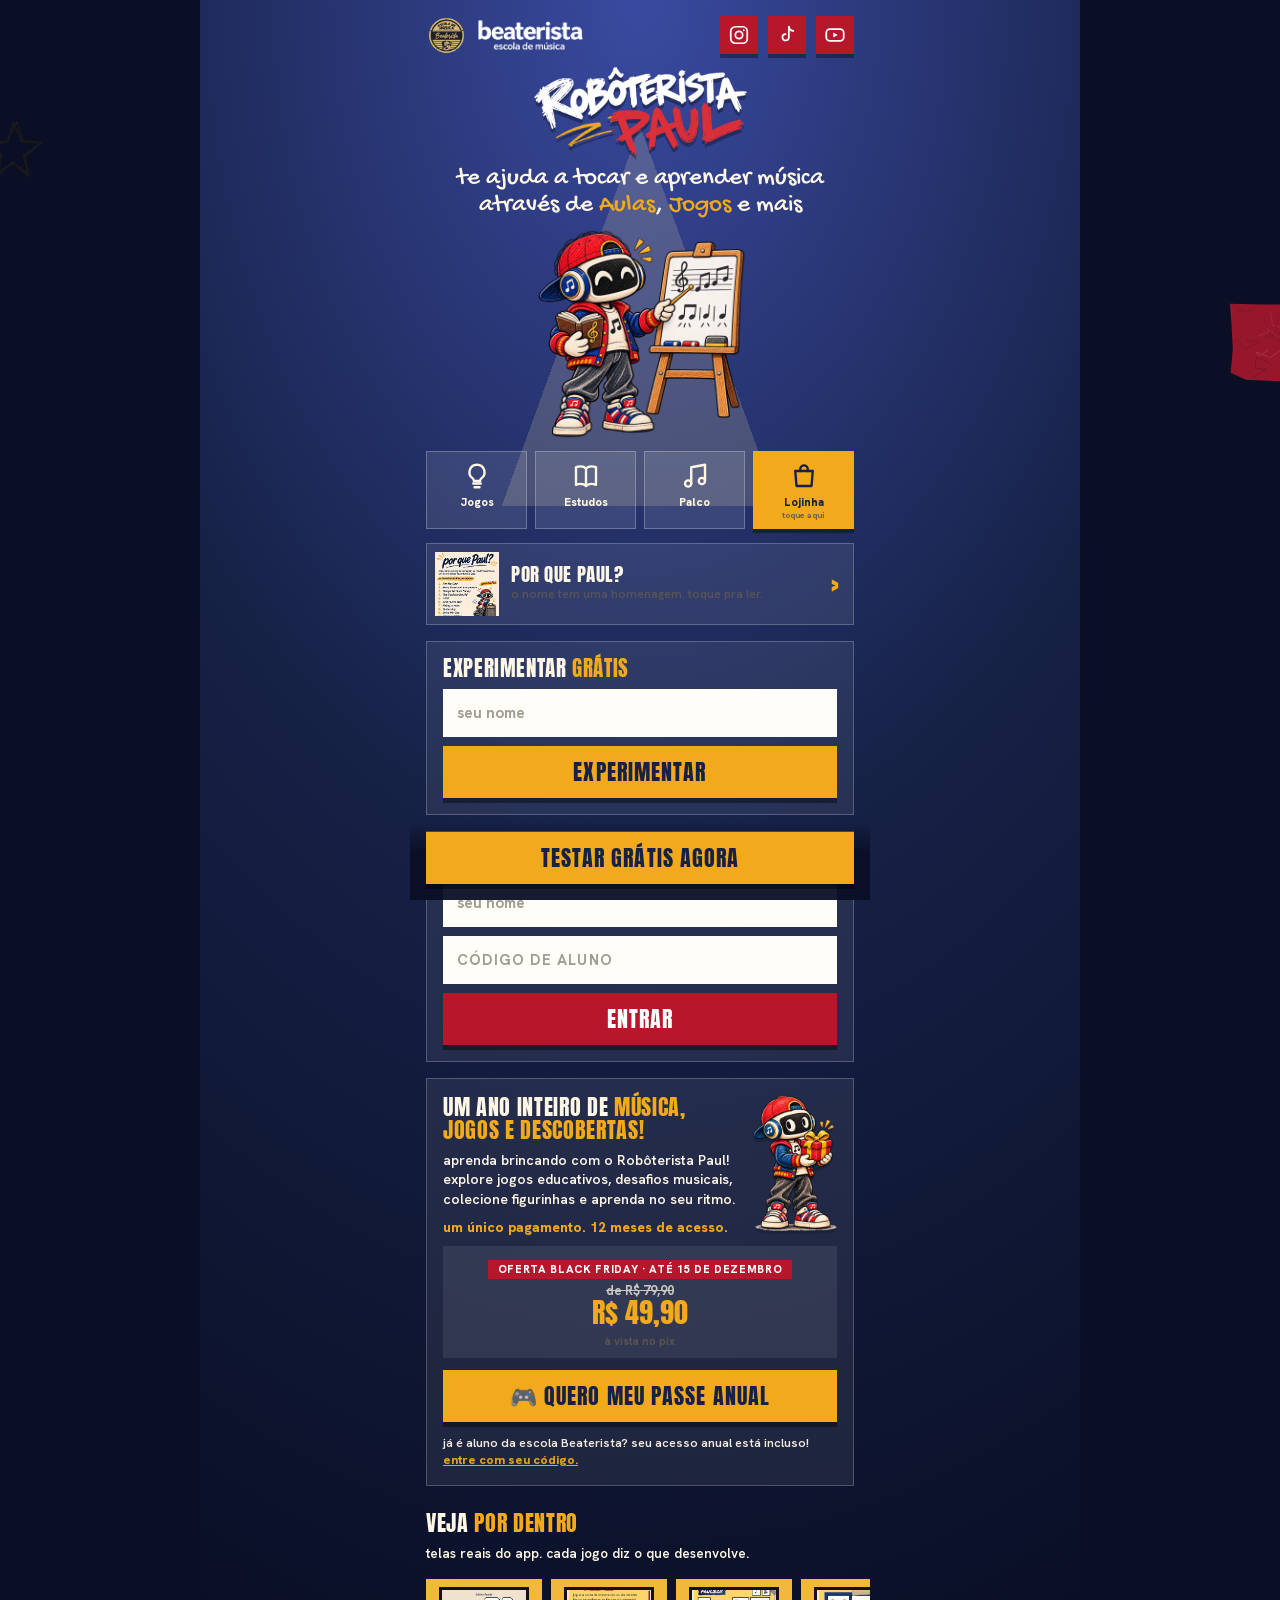
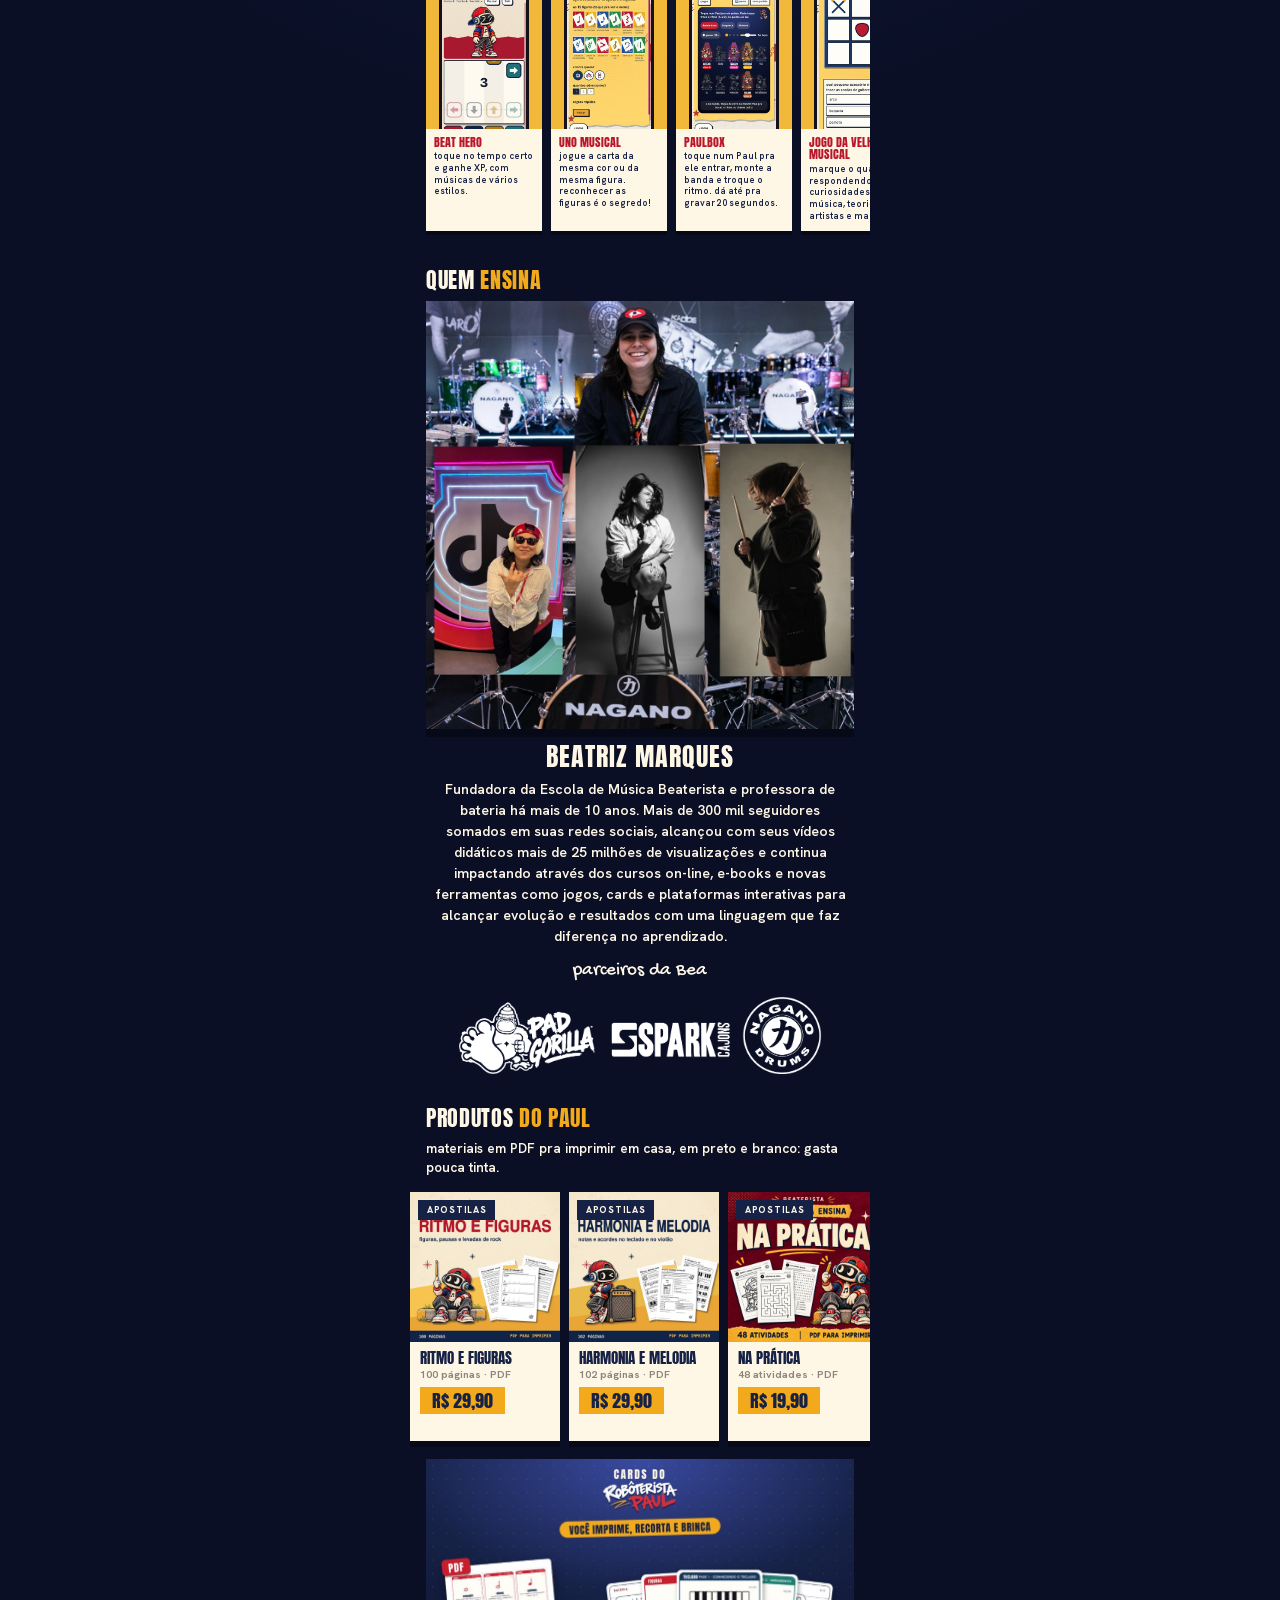
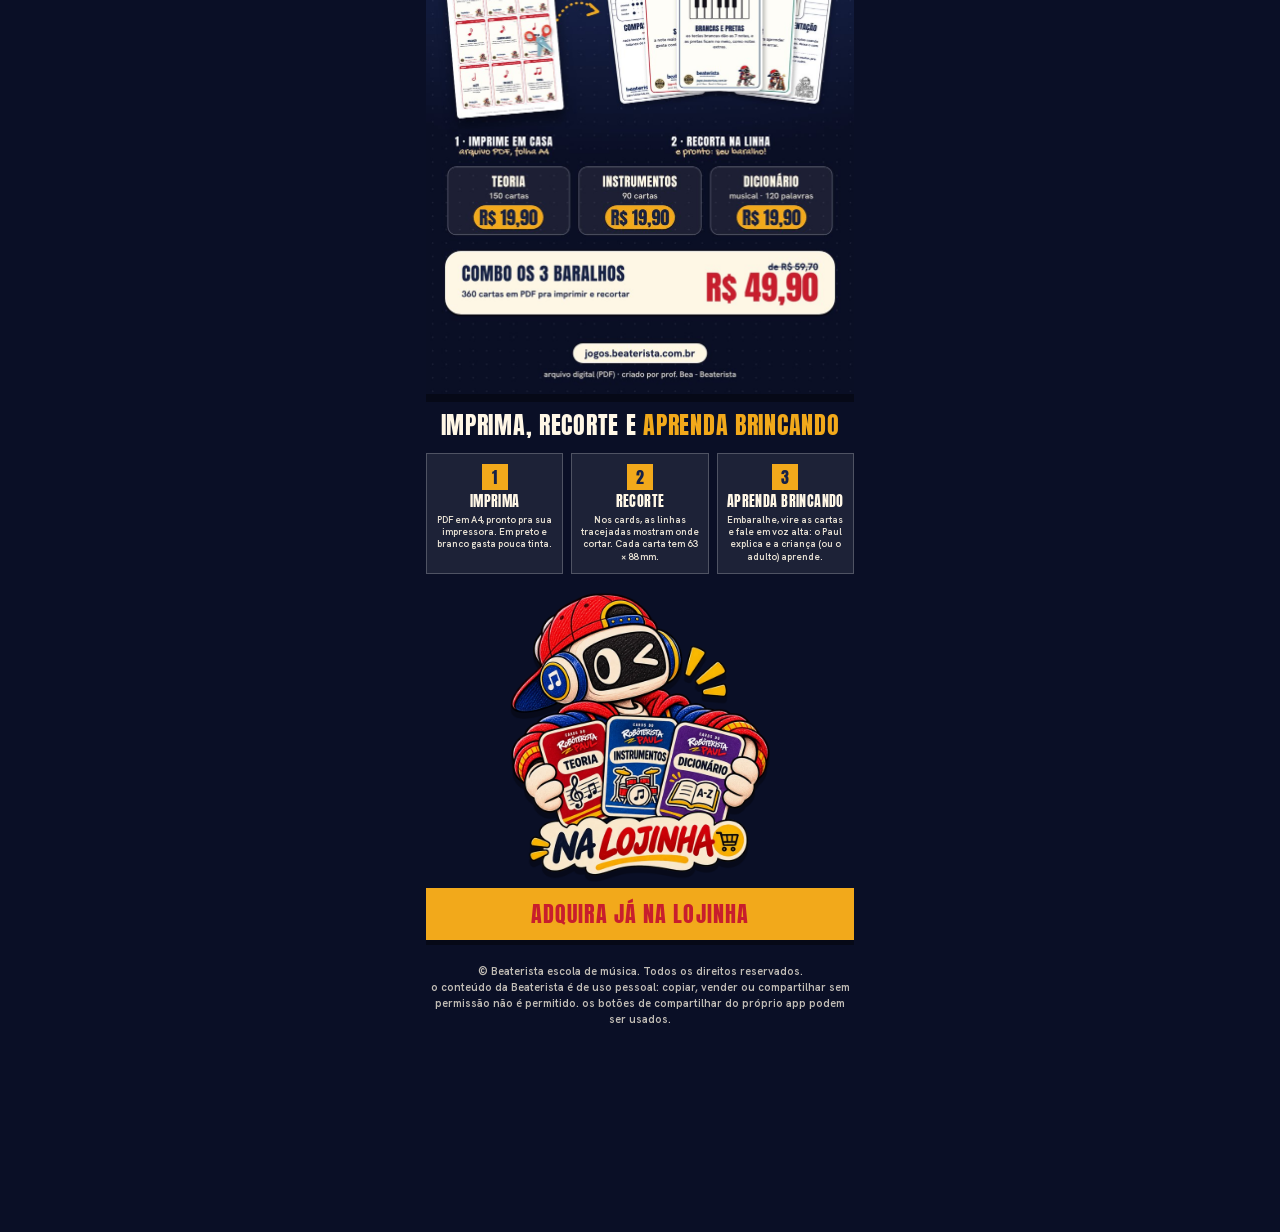
==== index.html @ 68356c4f "Site dos alunos v683 Co-Authored-By: Claude Sonnet 5.5 <noreply@anthropic.com> Claude-Session: https" ====
<!doctype html>
<html lang="pt-BR">
<head>
  <meta charset="utf-8">
  <meta name="viewport" content="width=device-width, initial-scale=1, viewport-fit=cover">
  <title>Beaterista · Alunos</title>
  <meta name="description" content="Beaterista — área do aluno: jogos, Beat Lab e instrumentos.">
  <meta name="robots" content="noindex, nofollow">
  <meta http-equiv="Content-Security-Policy" content="default-src 'self'; img-src 'self' data: blob:; style-src 'self' 'unsafe-inline'; script-src 'self'; connect-src 'self' https://*.supabase.co; media-src 'self' blob:; frame-src 'none'; object-src 'none'; base-uri 'self'; form-action 'self'">
  <meta name="referrer" content="no-referrer">
  <meta name="theme-color" content="#521622">
  <meta name="apple-mobile-web-app-capable" content="yes">
  <meta name="mobile-web-app-capable" content="yes">
  <meta name="apple-mobile-web-app-status-bar-style" content="default">
  <meta name="apple-mobile-web-app-title" content="Beaterista Alunos">
  <link rel="manifest" href="manifest-aluno.webmanifest">
  <link rel="apple-touch-icon" href="assets/icons/apple-touch-icon.png">
  <link rel="icon" type="image/png" href="assets/icons/icon-192.png">
  <script src="js/aluno-boot.js"></script>
  <script src="js/theme-boot.js"></script>
  <link rel="stylesheet" href="css/fonts.css">
  <link rel="stylesheet" href="css/app.css">
  <link rel="stylesheet" href="css/kids.css">
  <link rel="stylesheet" href="css/paulta.css">
  <link rel="stylesheet" href="css/mapa.css">
  <link rel="stylesheet" href="css/mundos.css">
  <link rel="stylesheet" href="css/aventura.css">
  <link rel="stylesheet" href="css/aventura-tema.css">
  <link rel="stylesheet" href="css/lote2.css">
  <link rel="stylesheet" href="css/lote3.css">
  <link rel="stylesheet" href="css/audit.css">
  <link rel="stylesheet" href="css/jogos.css">
  <link rel="stylesheet" href="css/figurinhas.css">
  <link rel="stylesheet" href="css/album-tema.css">
  <link rel="stylesheet" href="css/perfil-passe.css">
  <link rel="stylesheet" href="css/inicio.css">
  <link rel="stylesheet" href="css/paul-dicas.css">
  <link rel="stylesheet" href="css/cara-musical.css">
</head>
<body class="aluno">
  <div id="decor" aria-hidden="true"><span class="wash w1"></span><span class="wash w2"></span><span class="wash w3"></span></div>
  <div id="app" aria-live="off"><p class="boot">carregando…</p></div>
  <div id="overlay"></div>
  <div id="toasts" aria-live="polite"></div>
  <noscript><p style="padding:24px">O Beaterista precisa de JavaScript para funcionar.</p></noscript>
  <script type="module" src="js/aluno.js"></script>
</body>
</html>
---- css/fonts.css ----
/* fontes livres (SIL Open Font License): Bodoni Moda, Hanken Grotesk, Special Elite, Anton, Permanent Marker, Abril Fatface */
@font-face {
  font-family: 'Bodoni Moda';
  font-style: italic;
  font-weight: 500 700;
  font-display: swap;
  src: url(../assets/fonts/BodoniModa-latin-ext.woff2) format('woff2');
  unicode-range: U+0100-02BA, U+02BD-02C5, U+02C7-02CC, U+02CE-02D7, U+02DD-02FF, U+0304, U+0308, U+0329, U+1D00-1DBF, U+1E00-1E9F, U+1EF2-1EFF, U+2020, U+20A0-20AB, U+20AD-20C4, U+2113, U+2C60-2C7F, U+A720-A7FF;
}
@font-face {
  font-family: 'Bodoni Moda';
  font-style: italic;
  font-weight: 500 700;
  font-display: swap;
  src: url(../assets/fonts/BodoniModa-latin.woff2) format('woff2');
  unicode-range: U+0000-00FF, U+0131, U+0152-0153, U+02BB-02BC, U+02C6, U+02DA, U+02DC, U+0304, U+0308, U+0329, U+2000-206F, U+20AC, U+2122, U+2191, U+2193, U+2212, U+2215, U+FEFF, U+FFFD;
}
@font-face {
  font-family: 'Hanken Grotesk';
  font-style: normal;
  font-weight: 400 800;
  font-display: swap;
  src: url(../assets/fonts/HankenGrotesk-latin-ext.woff2) format('woff2');
  unicode-range: U+0100-02BA, U+02BD-02C5, U+02C7-02CC, U+02CE-02D7, U+02DD-02FF, U+0304, U+0308, U+0329, U+1D00-1DBF, U+1E00-1E9F, U+1EF2-1EFF, U+2020, U+20A0-20AB, U+20AD-20C4, U+2113, U+2C60-2C7F, U+A720-A7FF;
}
@font-face {
  font-family: 'Hanken Grotesk';
  font-style: normal;
  font-weight: 400 800;
  font-display: swap;
  src: url(../assets/fonts/HankenGrotesk-latin.woff2) format('woff2');
  unicode-range: U+0000-00FF, U+0131, U+0152-0153, U+02BB-02BC, U+02C6, U+02DA, U+02DC, U+0304, U+0308, U+0329, U+2000-206F, U+20AC, U+2122, U+2191, U+2193, U+2212, U+2215, U+FEFF, U+FFFD;
}
@font-face {
  font-family: 'Special Elite';
  font-style: normal;
  font-weight: 400;
  font-display: swap;
  src: url(../assets/fonts/SpecialElite-latin-ext.woff2) format('woff2');
  unicode-range: U+0100-02BA, U+02BD-02C5, U+02C7-02CC, U+02CE-02D7, U+02DD-02FF, U+0304, U+0308, U+0329, U+1D00-1DBF, U+1E00-1E9F, U+1EF2-1EFF, U+2020, U+20A0-20AB, U+20AD-20C4, U+2113, U+2C60-2C7F, U+A720-A7FF;
}
@font-face {
  font-family: 'Special Elite';
  font-style: normal;
  font-weight: 400;
  font-display: swap;
  src: url(../assets/fonts/SpecialElite-latin.woff2) format('woff2');
  unicode-range: U+0000-00FF, U+0131, U+0152-0153, U+02BB-02BC, U+02C6, U+02DA, U+02DC, U+0304, U+0308, U+0329, U+2000-206F, U+20AC, U+2122, U+2191, U+2193, U+2212, U+2215, U+FEFF, U+FFFD;
}
@font-face {
  font-family: 'Anton';
  font-style: normal;
  font-weight: 400;
  font-display: swap;
  src: url(../assets/fonts/Anton-latin-ext.woff2) format('woff2');
  unicode-range: U+0100-02BA, U+02BD-02C5, U+02C7-02CC, U+02CE-02D7, U+02DD-02FF, U+0304, U+0308, U+0329, U+1D00-1DBF, U+1E00-1E9F, U+1EF2-1EFF, U+2020, U+20A0-20AB, U+20AD-20C4, U+2113, U+2C60-2C7F, U+A720-A7FF;
}
@font-face {
  font-family: 'Anton';
  font-style: normal;
  font-weight: 400;
  font-display: swap;
  src: url(../assets/fonts/Anton-latin.woff2) format('woff2');
  unicode-range: U+0000-00FF, U+0131, U+0152-0153, U+02BB-02BC, U+02C6, U+02DA, U+02DC, U+0304, U+0308, U+0329, U+2000-206F, U+20AC, U+2122, U+2191, U+2193, U+2212, U+2215, U+FEFF, U+FFFD;
}
@font-face {
  font-family: 'Permanent Marker';
  font-style: normal;
  font-weight: 400;
  font-display: swap;
  src: url(../assets/fonts/PermanentMarker-latin.woff2) format('woff2');
  unicode-range: U+0000-00FF, U+0131, U+0152-0153, U+02BB-02BC, U+02C6, U+02DA, U+02DC, U+0304, U+0308, U+0329, U+2000-206F, U+20AC, U+2122, U+2191, U+2193, U+2212, U+2215, U+FEFF, U+FFFD;
}
@font-face {
  font-family: 'Abril Fatface';
  font-style: normal;
  font-weight: 400;
  font-display: swap;
  src: url(../assets/fonts/AbrilFatface-latin-ext.woff2) format('woff2');
  unicode-range: U+0100-02BA, U+02BD-02C5, U+02C7-02CC, U+02CE-02D7, U+02DD-02FF, U+0304, U+0308, U+0329, U+1D00-1DBF, U+1E00-1E9F, U+1EF2-1EFF, U+2020, U+20A0-20AB, U+20AD-20C4, U+2113, U+2C60-2C7F, U+A720-A7FF;
}
@font-face {
  font-family: 'Abril Fatface';
  font-style: normal;
  font-weight: 400;
  font-display: swap;
  src: url(../assets/fonts/AbrilFatface-latin.woff2) format('woff2');
  unicode-range: U+0000-00FF, U+0131, U+0152-0153, U+02BB-02BC, U+02C6, U+02DA, U+02DC, U+0304, U+0308, U+0329, U+2000-206F, U+20AC, U+2122, U+2191, U+2193, U+2212, U+2215, U+FEFF, U+FFFD;
}
@font-face {
  font-family: 'Gochi Hand';
  font-style: normal;
  font-weight: 400;
  font-display: swap;
  src: url(../assets/fonts/GochiHand-latin.woff2) format('woff2');
  unicode-range: U+0000-00FF, U+0131, U+0152-0153, U+02BB-02BC, U+02C6, U+02DA, U+02DC, U+0304, U+0308, U+0329, U+2000-206F, U+20AC, U+2122, U+2191, U+2193, U+2212, U+2215, U+FEFF, U+FFFD;
}
/* Silkscreen (SIL Open Font License): fonte "pixel" dos títulos da área Kids */
@font-face { font-family: 'Silkscreen'; font-style: normal; font-weight: 400; font-display: swap; src: url(../assets/fonts/Silkscreen-400-latin.woff2) format('woff2'); unicode-range: U+0000-00FF, U+0131, U+0152-0153, U+02BB-02BC, U+02C6, U+02DA, U+02DC, U+2000-206F, U+20AC, U+2122; }
@font-face { font-family: 'Silkscreen'; font-style: normal; font-weight: 700; font-display: swap; src: url(../assets/fonts/Silkscreen-700-latin.woff2) format('woff2'); unicode-range: U+0000-00FF, U+0131, U+0152-0153, U+02BB-02BC, U+02C6, U+02DA, U+02DC, U+2000-206F, U+20AC, U+2122; }
---- css/app.css ----
/* BEATERISTA — caderno de ateliê. Papel de algodão, aquarela, fio dourado e guarda de tapete.
   Cada tema troca só os tokens abaixo. Cores de texto sempre vêm em pares (fundo/tinta) com contraste ≥ 4.5:1 (conferido em tests/contrast.py). */
:root {
  --bg: #8e1b22; --bg-deep: #6e1219; --wash1: #e88ba4; --wash2: #f0b35a; --wo1: .5; --wo2: .3; --wo3: .38;
  --card: #fff7f3; --card-soft: #fbe9e6; --field: #fffdfb; --note: #fff0da;
  --ink-rgb: 43 18 21; --muted: #6b4a4e;
  --accent: #a6192e; --accent-ink: #ffffff; --gold: #e3a82f; --link: #a6192e;
  --on-rgb: 255 241 236; --on-muted: #f6cfd0;
  --ok: #1f6b3f; --bad: #8e1b22; --ok-on: #a8ecc0; --bad-on: #ffd0d0;
  --wall: #7a1520; --floor: #4a2a22; --shadow-rgb: 40 6 10; --meta-color: #8e1b22;
}
html[data-theme="rabisco"] {
  --bg: #f1ebe1; --bg-deep: #e3d9c8; --wash1: #b5162b; --wash2: #1b1818; --wo1: 0; --wo2: 0; --wo3: 0;
  --card: #fbf8f2; --card-soft: #f2ece2; --field: #ffffff; --note: #ecdcb8;
  --ink-rgb: 27 24 24; --muted: #5f5752;
  --accent: #b5162b; --accent-ink: #ffffff; --gold: #b5162b; --link: #b5162b;
  --on-rgb: 27 24 24; --on-muted: #5f5752;
  --ok: #1f6b3f; --bad: #b5162b; --ok-on: #1f6b3f; --bad-on: #b5162b;
  --wall: #e7dfd2; --floor: #cfc3b0; --shadow-rgb: 60 40 30; --meta-color: #f1ebe1;
}
:root {
  --ink: rgb(var(--ink-rgb)); --on-bg: rgb(var(--on-rgb));
  --line: rgb(var(--ink-rgb) / .14); --line-strong: rgb(var(--ink-rgb) / .3);
  --on-line: rgb(var(--on-rgb) / .22);
  --frame: color-mix(in srgb, var(--gold) 45%, transparent);
  --display: "Bodoni Moda", "Didot", "Bodoni 72", "Baskerville", "GFS Baskerville", "Iowan Old Style", "Palatino", Georgia, serif;
  --body: "Hanken Grotesk", "Avenir Next", "Avenir", -apple-system, "SF Pro Text", system-ui, "Inter", "Segoe UI", sans-serif;
  --type: "Special Elite", "American Typewriter", "Courier New", monospace;
  --dstyle: italic; --dw: 600; --dtrack: -.01em;
  --hand: "Bradley Hand", "Noteworthy", "Segoe Print", "Comic Sans MS", cursive;
  --safe-t: env(safe-area-inset-top, 0px); --safe-b: env(safe-area-inset-bottom, 0px);
  --shadow: 0 1px 0 rgb(255 255 255 / .5) inset, 0 22px 34px -22px rgb(var(--shadow-rgb) / .65), 0 3px 8px -3px rgb(var(--shadow-rgb) / .3);
  /* papel de algodão: relevo fino de verdade (iluminação), não ruído de TV */
  --grain: url("data:image/svg+xml;utf8,<svg xmlns='http://www.w3.org/2000/svg' width='220' height='220'><filter id='p' x='0' y='0' width='100%25' height='100%25'><feTurbulence type='fractalNoise' baseFrequency='.045 .06' numOctaves='5' seed='4' stitchTiles='stitch' result='n'/><feDiffuseLighting in='n' surfaceScale='1.6' diffuseConstant='1' lighting-color='%23fff' result='l'><feDistantLight azimuth='50' elevation='62'/></feDiffuseLighting><feColorMatrix in='l' values='0 0 0 0 0  0 0 0 0 0  0 0 0 0 0  -1.5 0 0 0 1.38'/></filter><rect width='220' height='220' filter='url(%23p)' opacity='.3'/></svg>");
  --orn: url("data:image/svg+xml;utf8,<svg xmlns='http://www.w3.org/2000/svg' width='28' height='12' viewBox='0 0 28 12'><path d='M14 1l5 5-5 5-5-5z' fill='black'/><path d='M14 3.6L16.4 6 14 8.4 11.6 6z' fill='none' stroke='white' stroke-width='.8'/><circle cx='2.5' cy='6' r='1.2' fill='black'/><circle cx='25.5' cy='6' r='1.2' fill='black'/><path d='M5 6h3M20 6h3' stroke='black' stroke-width='1'/></svg>");
}
/* ---------- fonte dos títulos: a Bea escolhe em Personalizar (todas livres, SIL OFL) ---------- */
html[data-font="cartaz"] { --display: "Anton", "Impact", "Haettenschweiler", "Arial Narrow Bold", sans-serif; --dstyle: normal; --dw: 400; --dtrack: .01em; }
html[data-font="marcador"] { --display: "Permanent Marker", "Marker Felt", "Comic Sans MS", cursive; --dstyle: normal; --dw: 400; --dtrack: 0; }
html[data-font="revista"] { --display: "Abril Fatface", "Didot", Georgia, serif; --dstyle: normal; --dw: 400; --dtrack: 0; }
html[data-font] :is(.banner, .brand-word, .login-title, .hello) { letter-spacing: var(--dtrack); }
* { box-sizing: border-box; -webkit-tap-highlight-color: rgb(var(--ink-rgb) / .12); }
html { -webkit-text-size-adjust: 100%; background: var(--bg); }
body {
  margin: 0; color: var(--ink); font: 16px/1.45 var(--body); background: var(--bg);
  background-image: radial-gradient(120% 60% at 50% 0%, rgb(255 255 255 / .06), transparent 60%), radial-gradient(100% 50% at 50% 110%, var(--bg-deep), transparent 70%);
  overflow-x: clip; overscroll-behavior-y: none; transition: background-color .4s;
}
img { max-width: 100%; }
a:where(:not(.bmr *)) { color: inherit; }
:is(button, input, select, textarea):where(:not(.bmr *)) { font: inherit; color: inherit; }
:focus-visible { outline: 3px solid var(--gold); outline-offset: 2px; border-radius: 6px; }
[hidden] { display: none !important; }
html, body { max-width: 100%; overflow-x: clip; } /* clip não cria área de rolagem própria (com hidden nos dois, o Android rolava travado) */

/* ---------- aquarelas de fundo (só cor + máscara; mudam com o tema) ---------- */
#decor { position: fixed; inset: 0; z-index: 0; pointer-events: none; overflow: hidden; }
#decor::after { content: ""; position: absolute; inset: 0; background-image: var(--grain); background-size: 220px 220px; opacity: .35; mix-blend-mode: soft-light; }
.wash { position: absolute; -webkit-mask: center / 100% 100% no-repeat; mask: center / 100% 100% no-repeat; transition: background-color .5s, opacity .5s; }
.wash.w1 { top: -150px; right: -170px; width: 520px; height: 520px; background: var(--wash1); opacity: var(--wo1); -webkit-mask-image: url(../assets/wash/a.png); mask-image: url(../assets/wash/a.png); animation: drift 70s ease-in-out infinite alternate; }
.wash.w2 { top: 36%; left: -230px; width: 520px; height: 340px; background: var(--wash2); opacity: var(--wo2); -webkit-mask-image: url(../assets/wash/b.png); mask-image: url(../assets/wash/b.png); animation: drift 90s ease-in-out -20s infinite alternate-reverse; }
.wash.w3 { bottom: -190px; right: -160px; width: 500px; height: 560px; background: var(--wash1); opacity: var(--wo3); -webkit-mask-image: url(../assets/wash/c.png); mask-image: url(../assets/wash/c.png); }
@keyframes drift { from { transform: translate(0, 0) rotate(0deg); } to { transform: translate(-26px, 34px) rotate(7deg); } }

#app { max-width: 520px; margin: 0 auto; min-height: 100dvh; position: relative; z-index: 1; padding-bottom: calc(118px + var(--safe-b)); isolation: isolate; overflow-x: clip; }
.boot { padding: 40vh 0 0; text-align: center; font: var(--dstyle) var(--dw) 24px var(--display); color: var(--on-bg); }

/* ---------- topo ---------- */
.topwrap { position: sticky; top: 0; z-index: 20; padding-top: var(--safe-t); background: linear-gradient(var(--bg) 78%, rgb(0 0 0 / 0)); }
.top { display: flex; align-items: center; gap: 8px; padding: 8px 12px 4px 16px; }
.brand img { width: 40px; height: 40px; display: block; image-rendering: pixelated; box-shadow: 0 0 0 2px var(--bg), 0 0 0 3px var(--gold); } /* tambor pixel: quadrado de propósito */
.ws { flex: 1; min-width: 0; display: flex; gap: 2px; background: rgb(var(--on-rgb) / .12); border: 1px solid var(--on-line); border-radius: 999px; padding: 3px; max-width: 210px; margin: 0 auto; }
.ws a { flex: 1; text-align: center; text-decoration: none; font: 600 14px/1 var(--body); color: var(--on-bg); padding: 0 10px; border-radius: 999px; min-height: 36px; display: grid; place-items: center; opacity: .85; }
.ws a.on { background: var(--card); color: var(--ink); opacity: 1; box-shadow: 0 2px 6px rgb(var(--shadow-rgb) / .35); }
.top .icon-btn { color: var(--on-bg); }
.gear { margin-left: 0; }
.statusbar { display: flex; flex-wrap: wrap; justify-content: space-between; gap: 2px 12px; padding: 4px 18px 9px; font-size: 12.5px; line-height: 1.3; border-bottom: 1px solid var(--on-line); color: var(--on-muted); }
.sb-time { font-variant-numeric: tabular-nums; }
.sb-right { display: inline-flex; gap: 10px; flex-wrap: wrap; }
.sb-net.on { color: var(--ok-on); font-weight: 600; } .sb-net.off { color: var(--bad-on); font-weight: 700; }
.sb-sync { text-decoration: none; font-weight: 600; } .sb-sync.error, .sb-sync.auth { color: var(--bad-on); }

/* ---------- títulos ---------- */
.banner-wrap { padding: 14px 20px 6px; position: relative; }
.banner { margin: 0; font: var(--dstyle) var(--dw) clamp(36px, 11vw, 46px)/1.02 var(--display); letter-spacing: -.012em; color: var(--on-bg); overflow-wrap: anywhere; }
.banner-sub { margin: 8px 0 0; font-size: 14.5px; color: var(--on-muted); }
.banner-wrap::after { content: ""; display: block; width: 74px; height: 12px; margin-top: 12px; background: var(--gold); -webkit-mask: var(--orn) left center / auto 12px repeat-x; mask: var(--orn) left center / auto 12px repeat-x; }
.hand { font-family: var(--hand); }
.tag { margin: 0; display: inline-flex; align-items: center; gap: 10px; font: var(--dstyle) var(--dw) 24px/1.1 var(--display); color: var(--on-bg); }
.tag::before { content: ""; width: 7px; height: 7px; background: var(--gold); transform: rotate(45deg); flex: none; }
.card .tag, .sheet .tag, .note-card .tag { color: rgb(var(--ink-rgb)); }
.muted { color: var(--muted); font-size: 14px; } .center { text-align: center; } .pad-x { padding: 0 20px; } .big { font-size: 26px; }
small { font-size: 13px; color: var(--muted); }
.orn { height: 12px; background: var(--gold); opacity: .9; -webkit-mask: var(--orn) center / auto 12px repeat-x; mask: var(--orn) center / auto 12px repeat-x; }

main { display: block; outline: none; animation: viewin .3s ease both; }
@keyframes viewin { from { opacity: 0; } }

/* ---------- superfícies: papel com moldura fininha ---------- */
.card, .tasks, .note-card, .sticky-wrap, .empty, .login-card, .road-card, .fav-row, .shortcut, .slogan {
  position: relative; background-color: var(--card); background-image: var(--grain); background-size: 220px 220px;
  border-radius: 10px; box-shadow: var(--shadow); color: var(--ink);
}
.card::before, .tasks::before, .note-card::before, .sticky-wrap::before, .empty::before, .login-card::before, .shortcut::before {
  content: ""; position: absolute; inset: 5px; border: 1px solid var(--frame); border-radius: 6px; pointer-events: none;
}
.card { margin: 14px 16px; }
.pad { padding: 18px 18px; }
.row { display: flex; gap: 10px; align-items: center; flex-wrap: wrap; } .between { justify-content: space-between; } .end { justify-content: flex-end; }
.grid2 { display: grid; grid-template-columns: 1fr 1fr; gap: 10px; }
.card.pad > * + * { margin-top: 12px; } .card.pad p { margin: 0; }

/* ---------- botões ---------- */
.btn { display: inline-flex; align-items: center; justify-content: center; gap: 8px; min-height: 48px; padding: 8px 20px; border: 1px solid var(--line-strong); border-radius: 12px; background: var(--card-soft); color: var(--ink); font: 600 15px/1.1 var(--body); text-decoration: none; cursor: pointer; transition: transform .12s, box-shadow .12s; }
.btn:active { transform: translateY(1px) scale(.99); }
.btn.primary { background: linear-gradient(180deg, rgb(255 255 255 / .14), rgb(255 255 255 / 0) 55%), var(--accent); border-color: rgb(0 0 0 / .22); color: var(--accent-ink); box-shadow: 0 1px 0 rgb(255 255 255 / .3) inset, 0 12px 20px -12px rgb(var(--shadow-rgb) / .9); }
.btn.danger { background: var(--bad); border-color: rgb(0 0 0 / .25); color: #fff; }
.btn.ghost { background: transparent; } .danger-txt { color: var(--bad); }
.pad-x .btn.ghost { color: var(--on-bg); border-color: var(--on-line); }
.btn.small { min-height: 40px; padding: 6px 14px; font-size: 14px; border-radius: 10px; }
.btn.wide { display: flex; width: calc(100% - 32px); margin: 16px; }
.btn[disabled] { opacity: .45; cursor: not-allowed; }
.btn small { display: block; font-size: 11px; font-weight: 600; color: inherit; opacity: .8; }
.icon-btn { display: inline-grid; place-items: center; min-width: 44px; min-height: 44px; border: 0; background: transparent; border-radius: 50%; cursor: pointer; color: var(--ink); text-decoration: none; }
.icon-btn.on { color: var(--link); } .icon-btn[disabled] { opacity: .3; }
.link { color: var(--link); font-weight: 700; font-size: 14px; text-decoration: none; }
.pad-x .link, .row.between > .link { text-underline-offset: 3px; }

/* ---------- formulários ---------- */
.field { display: block; } .field > span { display: block; font: 600 13px/1.2 var(--body); margin: 0 0 6px; color: var(--muted); }
.field small { display: block; margin-top: 4px; } .field.tight > span { display: none; }
:is(input, select, textarea):where(:not(.bmr *)) { width: 100%; min-height: 48px; padding: 10px 14px; font-size: 16px; background: var(--field); color: var(--ink); border: 1px solid var(--line-strong); border-radius: 10px; }
:is(input, textarea):where(:not(.bmr *))::placeholder { color: var(--muted); opacity: .8; }
:is(input, select, textarea):where(:not(.bmr *)):focus { outline: 2px solid var(--gold); outline-offset: 1px; border-color: transparent; }
textarea { resize: vertical; line-height: 1.4; }
input[type=range]:where(:not(.bmr *)) { padding: 0; min-height: 36px; accent-color: var(--accent); background: transparent; border: 0; }
input[type=file]:where(:not(.bmr *)) { display: none; }
.form-err { color: var(--bad); font-weight: 700; margin: 0; min-height: 1em; }
.saved { color: var(--ok); font-weight: 600; min-height: 1.2em; }

.seg { display: flex; gap: 6px; } .seg button { flex: 1; min-height: 44px; border: 1px solid var(--line-strong); background: transparent; border-radius: 10px; font-weight: 600; cursor: pointer; color: var(--ink); }
.seg button.on { background: var(--accent); color: var(--accent-ink); border-color: transparent; }

/* ---------- tarefas ---------- */
.count-line { font-size: 15px; } .tasks { margin: 12px 16px; }
.task { display: flex; align-items: center; gap: 12px; padding: 10px 14px; border-bottom: 1px solid var(--line); position: relative; z-index: 1; }
.task:last-child { border-bottom: 0; }
.task-wrap { position: relative; overflow: hidden; } .task-wrap > .task { background: var(--card); touch-action: pan-y; }
.task-trash { position: absolute; right: 0; top: 0; bottom: 0; width: 76px; border: 0; background: var(--bad); color: #fff; display: grid; place-items: center; cursor: pointer; }
.task.picked { background: var(--card-soft); } .check.pick { border-radius: 8px; }
.sel-bar { display: flex; justify-content: space-between; gap: 8px; margin-top: 10px; } .sel-bar[hidden] { display: none; }
.check { flex: none; width: 32px; height: 32px; border-radius: 50%; border: 1.5px solid var(--line-strong); background: var(--field); display: grid; place-items: center; color: var(--accent-ink); cursor: pointer; padding: 0; position: relative; transition: background .2s, border-color .2s; }
.check::after { content: ""; position: absolute; inset: -8px; } /* área de toque ≥ 44px */
.check.on { background: var(--accent); border-color: var(--accent); }
.check.stamped { animation: stamp .45s cubic-bezier(.2,.9,.3,1.2); }
@keyframes stamp { 0% { transform: scale(1.5); opacity: .3; } 60% { transform: scale(.92); opacity: 1; } 100% { transform: scale(1); } }
.task-main { flex: 1; min-width: 0; text-align: left; background: none; border: 0; padding: 6px 0; min-height: 44px; cursor: pointer; display: flex; flex-direction: column; gap: 4px; justify-content: center; }
.task-title { font-weight: 600; overflow-wrap: anywhere; } .task.done .task-title { text-decoration: line-through; text-decoration-color: var(--gold); text-decoration-thickness: 2px; color: var(--muted); }
.task-meta { display: flex; gap: 6px; flex-wrap: wrap; } .task-meta:empty { display: none; }
.chip { font-style: normal; font-size: 12px; font-weight: 700; padding: 2px 9px; border-radius: 999px; background: var(--accent); color: var(--accent-ink); }
.chip.ghost { background: rgb(var(--ink-rgb) / .08); color: rgb(var(--ink-rgb)); } .chip.warn { background: var(--bad); color: #fff; }
.task.mini { padding: 4px 0; border: 0; } .task.mini .check { width: 30px; height: 30px; }
.mini-list h2 { margin: 0; } .reorder { display: flex; }
.empty { padding: 28px 20px; text-align: center; margin: 14px 16px; } .empty .hand { font: var(--dstyle) var(--dw) 24px var(--display); margin: 0 0 6px; }

/* ---------- nota fixa (papel de carta pautado) ---------- */
.sticky-wrap { margin: 18px 16px 14px; padding: 22px 20px 8px; background-color: var(--note); }
.tape, .note-card .tape { position: absolute; top: -9px; left: 50%; width: 76px; height: 20px; transform: translateX(-50%) rotate(-2deg); background: rgb(var(--on-rgb) / .0); background-image: linear-gradient(90deg, rgb(255 255 255 / .55), rgb(255 255 255 / .3)); border: 1px solid rgb(var(--ink-rgb) / .08); backdrop-filter: blur(2px); box-shadow: 0 1px 3px rgb(var(--shadow-rgb) / .25); z-index: 2; }
.sticky-text { width: 100%; min-height: 96px; padding: 0; background: repeating-linear-gradient(transparent 0 31px, rgb(var(--ink-rgb) / .13) 31px 32px); background-attachment: local; border: 0; font-size: 21px; line-height: 32px; resize: none; outline-offset: 6px; position: relative; z-index: 1; }
.sticky-text::placeholder { color: var(--muted); }
.sticky-state { display: block; text-align: right; min-height: 16px; position: relative; z-index: 1; }

/* ---------- favoritos ---------- */
.fav-row-home { padding: 4px 16px 0; } .chips { display: flex; gap: 8px; overflow-x: auto; padding: 4px 0 10px; scrollbar-width: none; -webkit-overflow-scrolling: touch; } .chips::-webkit-scrollbar { display: none; }
.fav-chip { flex: none; display: inline-flex; align-items: center; gap: 8px; min-height: 44px; padding: 0 16px 0 12px; border-radius: 999px; background: rgb(var(--on-rgb) / .12); border: 1px solid var(--on-line); color: var(--on-bg); text-decoration: none; font-weight: 600; font-size: 14px; backdrop-filter: blur(6px); }
.fav-chip svg { color: var(--gold); }
.favs { margin: 8px 16px; } .fav-row { display: flex; align-items: center; gap: 8px; padding: 6px 6px 6px 16px; margin-bottom: 10px; }
.fav-star { color: var(--gold); display: grid; } .fav-main { flex: 1; min-width: 0; } .fav-main a { display: block; text-decoration: none; padding: 6px 0; min-height: 44px; } .fav-main small { display: block; }
.fav-main strong { overflow-wrap: anywhere; }

/* ---------- atalhos ---------- */
.shortcuts { display: grid; grid-template-columns: repeat(4, 1fr); gap: 8px; padding: 10px 16px 0; }
.shortcut { display: flex; flex-direction: column; align-items: center; justify-content: flex-start; gap: 8px; padding: 14px 4px 10px; min-height: 100px; text-align: center; text-decoration: none; border-radius: 12px; transition: transform .15s; }
.shortcut::before { border-radius: 8px; }
.shortcut:active { transform: scale(.97); }
.sc-ico { display: grid; place-items: center; width: 44px; height: 44px; border-radius: 50%; background: rgb(var(--ink-rgb) / .06); border: 1px solid var(--frame); color: var(--link); flex: none; } .sc-ico.big { width: 84px; height: 84px; margin: 0 auto; background: var(--accent); color: var(--accent-ink); border: 0; }
.sc-label { font-size: 12.5px; font-weight: 600; line-height: 1.15; overflow-wrap: anywhere; position: relative; }
.shortcut.locked { background-image: none; background-color: rgb(var(--on-rgb) / .08); box-shadow: none; border: 1px dashed var(--on-line); color: var(--on-bg); } .shortcut.locked::before { display: none; } .shortcut.locked .sc-ico { color: var(--on-muted); background: transparent; border-color: var(--on-line); }
.soon { font: 600 11px/1 var(--body); color: var(--on-muted); border: 1px solid var(--on-line); padding: 3px 7px; border-radius: 999px; }
.shortcut.org { padding-bottom: 4px; } .sc-move { display: flex; margin-top: auto; } .sc-move .icon-btn { min-width: 36px; min-height: 36px; }

/* ---------- notas ---------- */
.notes { margin: 8px 16px; display: grid; gap: 18px; padding-top: 12px; }
.note-card { background-color: var(--note); padding: 20px 16px 6px 18px; }
.note-card.tilt0 { transform: rotate(-.35deg); } .note-card.tilt1 { transform: rotate(.3deg); } .note-card.tilt2 { transform: none; }
.note-open { display: block; width: 100%; text-align: left; background: none; border: 0; padding: 0 0 6px; cursor: pointer; min-height: 44px; position: relative; z-index: 1; }
.note-open strong { display: block; font: var(--dstyle) var(--dw) 21px/1.15 var(--display); overflow-wrap: anywhere; } .note-prev { display: block; color: var(--muted); white-space: pre-wrap; overflow-wrap: anywhere; font-size: 15px; }
.note-actions { display: flex; justify-content: flex-end; border-top: 1px solid var(--line); position: relative; z-index: 1; }

/* ---------- frase + em breve + parceiros ---------- */
.slogan { margin: 26px 16px 0; padding: 24px 22px 22px; text-align: center; background-image: none; background-color: transparent; box-shadow: none; }
.slogan p { margin: 12px 0; font: var(--dstyle) var(--dw) 27px/1.2 var(--display); color: var(--on-bg); text-wrap: balance; } .slogan .orn { background: var(--gold); }
.soon-card { text-align: center; } .soon-card .btn { margin: 4px auto 0; }
.roadmap { display: grid; gap: 10px; padding: 0 16px; } .road-card { display: flex; align-items: center; gap: 12px; padding: 14px; box-shadow: none; background-image: none; background-color: rgb(var(--on-rgb) / .08); border: 1px dashed var(--on-line); color: var(--on-bg); }
.road-card > div { flex: 1; } .road-card strong { display: block; } .road-card small { color: var(--on-muted); } .road-card .sc-ico { color: var(--on-muted); background: transparent; border-color: var(--on-line); }
.partners { margin: 22px 16px 0; padding: 14px 14px 16px; border-radius: 14px; background: #0d0d0d; box-shadow: 0 0 0 1px var(--frame), var(--shadow); }
.partners-label { display: block; text-align: center; font: var(--dstyle) var(--dw) 16px/1 var(--display); color: #d8cfb8; margin-bottom: 10px; }
.partners-img { display: block; width: 100%; max-width: 420px; height: auto; margin: 0 auto; }

/* ---------- navegação inferior flutuante ---------- */
.bottom-nav { position: fixed; left: 50%; transform: translateX(-50%); bottom: calc(10px + var(--safe-b)); width: calc(100% - 24px); max-width: 496px; z-index: 30; display: grid; grid-template-columns: repeat(4, 1fr); align-items: end; padding: 6px 6px; border-radius: 26px; background: color-mix(in srgb, var(--card) 92%, transparent); -webkit-backdrop-filter: blur(16px) saturate(1.2); backdrop-filter: blur(16px) saturate(1.2); box-shadow: 0 0 0 1px var(--frame), 0 24px 40px -18px rgb(var(--shadow-rgb) / .8); color: var(--ink); }
.nav-item { display: flex; flex-direction: column; align-items: center; gap: 3px; min-height: 52px; padding: 6px 0 4px; text-decoration: none; font-size: 11.5px; font-weight: 600; color: var(--muted); position: relative; border-radius: 18px; }
.nav-item.on { color: var(--link); } .nav-item.on::after { content: ""; position: absolute; bottom: 1px; width: 5px; height: 5px; background: var(--gold); transform: rotate(45deg); }
.fab { justify-self: center; width: 58px; height: 58px; margin-top: -30px; border-radius: 50%; border: 0; background: linear-gradient(180deg, rgb(255 255 255 / .18), rgb(255 255 255 / 0) 60%), var(--accent); color: var(--accent-ink); display: grid; place-items: center; cursor: pointer; position: relative; box-shadow: 0 0 0 4px color-mix(in srgb, var(--card) 92%, transparent), 0 0 0 5px var(--gold), 0 14px 22px -8px rgb(var(--shadow-rgb) / .8); }
.fab:active { transform: scale(.96); }
.fab::after { content: ""; position: absolute; inset: -9px; border-radius: 50%; border: 1px solid var(--gold); opacity: 0; animation: ring 6s ease-out infinite; }
@keyframes ring { 0%, 72% { transform: scale(.9); opacity: 0; } 78% { opacity: .7; } 100% { transform: scale(1.35); opacity: 0; } }

/* ---------- sheet ---------- */
#overlay { position: relative; z-index: 100; }
.sheet-back { position: fixed; inset: 0; background: rgb(var(--shadow-rgb) / .55); -webkit-backdrop-filter: blur(3px); backdrop-filter: blur(3px); display: flex; align-items: flex-end; justify-content: center; animation: fade .2s; }
.sheet { width: 100%; max-width: 520px; max-height: 92dvh; overflow-y: auto; background-color: var(--card); background-image: var(--grain); background-size: 220px 220px; color: var(--ink); border-radius: 24px 24px 0 0; padding: 8px 20px calc(22px + var(--safe-b)); animation: paperUp .3s cubic-bezier(.2,.8,.2,1); overscroll-behavior: contain; box-shadow: 0 -20px 50px -20px rgb(0 0 0 / .6); }
.sheet-grip { width: 44px; height: 4px; border-radius: 3px; background: var(--line-strong); margin: 4px auto 8px; }
.sheet-head { display: flex; align-items: center; justify-content: space-between; border-bottom: 0; } .sheet-head h2 { margin: 0; font: var(--dstyle) var(--dw) 28px/1.1 var(--display); color: rgb(var(--ink-rgb)); }
.sheet-head + .sheet-body::before { content: ""; display: block; height: 12px; background: var(--gold); -webkit-mask: var(--orn) left center / auto 12px repeat-x; mask: var(--orn) left center / auto 12px repeat-x; width: 100%; opacity: .8; margin-bottom: 4px; }
.sheet-body { display: grid; gap: 16px; padding: 8px 0 4px; } .sheet-body .sheet-body { padding: 0; } .sheet-body .sheet-body::before { display: none; }
.sheet-body p { margin: 0; } .capture-grid { display: grid; grid-template-columns: 1fr 1fr; gap: 10px; }
.sheet.out { animation: paperDown .22s forwards; } .sheet-back.out { animation: fadeOut .22s forwards; }
@keyframes paperUp { from { transform: translateY(100%); } to { transform: none; } } @keyframes paperDown { to { transform: translateY(100%); } }
@keyframes fade { from { opacity: 0; } } @keyframes fadeOut { to { opacity: 0; } }

/* ---------- avisos / confete ---------- */
#toasts { position: fixed; top: calc(var(--safe-t) + 10px); left: 0; right: 0; z-index: 200; display: grid; justify-items: center; gap: 8px; pointer-events: none; padding: 0 16px; }
.toast { pointer-events: auto; display: flex; align-items: center; gap: 12px; max-width: 420px; padding: 12px 16px; background: var(--card); color: var(--ink); font-weight: 600; font-size: 15px; border-radius: 12px; box-shadow: 0 0 0 1px var(--frame), 0 18px 30px -12px rgb(var(--shadow-rgb) / .8); animation: slideIn .3s cubic-bezier(.2,.9,.3,1.1); border-left: 4px solid var(--gold); }
.toast.out { animation: slideOut .28s forwards; } .toast-act { background: none; border: 0; color: var(--link); font-weight: 700; min-height: 36px; cursor: pointer; font-size: 14px; }
@keyframes slideIn { from { transform: translateY(-140%); opacity: 0; } } @keyframes slideOut { to { transform: translateY(-140%); opacity: 0; } }
.stars-layer { position: fixed; inset: 0; pointer-events: none; z-index: 300; }
.spark { position: fixed; font-size: 16px; animation: burst 1s ease-out forwards; }
@keyframes burst { from { transform: translate(-50%, -50%) scale(.4); opacity: 1; } to { transform: translate(calc(-50% + var(--dx)), calc(-50% + var(--dy))) rotate(var(--rot)) scale(1); opacity: 0; } }

/* ---------- login ---------- */
.login { min-height: 100dvh; display: grid; align-items: center; padding: calc(24px + var(--safe-t)) 18px 24px; position: relative; z-index: 1; }
.login-card { padding: 28px 22px 22px; display: grid; gap: 14px; }
.login-card > * { position: relative; z-index: 1; }
.login-logo { justify-self: center; border-radius: 50%; box-shadow: 0 0 0 4px var(--card), 0 0 0 5px var(--gold); } .login-title { margin: 0; text-align: center; font: var(--dstyle) var(--dw) 46px/1 var(--display); color: rgb(var(--ink-rgb)); letter-spacing: -.01em; }
.login-card p { margin: 0; }

/* ---------- hero da home: o momento memorável ---------- */
.hero { position: relative; padding: 12px 20px 4px; }
.hero-top { display: flex; align-items: flex-start; justify-content: space-between; gap: 12px; }
.hero-title { flex: 1; min-width: 0; }
.hello { margin: 6px 0 0; font: var(--dstyle) var(--dw) 22px/1.1 var(--display); color: var(--on-muted); }
.brand-word { margin: 2px 0 0; font: var(--dstyle) var(--dw) clamp(46px, 14.5vw, 66px)/.98 var(--display); color: var(--on-bg); letter-spacing: -.02em; white-space: nowrap; }
.swash { display: block; width: min(300px, 78%); height: 20px; margin: 2px 0 0 2px; color: var(--gold); overflow: visible; }
.swash path { fill: none; stroke: currentColor; stroke-width: 2.4; stroke-linecap: round; stroke-dasharray: 1; stroke-dashoffset: 0; animation: draw 1.5s .25s cubic-bezier(.5,0,.2,1) both; }
@keyframes draw { from { stroke-dashoffset: 1; } }
.hero-logo { width: 62px; height: 62px; border-radius: 50%; flex: none; box-shadow: 0 0 0 3px var(--bg), 0 0 0 4px var(--gold), 0 14px 22px -10px rgb(var(--shadow-rgb) / .8); }
.hero-sub { margin: 10px 0 0; font-size: 15px; color: var(--on-muted); }
.date-line { margin: 14px 0 0; display: flex; align-items: center; gap: 10px; font: 600 14px/1.2 var(--body); color: var(--on-bg); }
.date-line::before { content: ""; width: 7px; height: 7px; background: var(--gold); transform: rotate(45deg); flex: none; }
.spk { position: absolute; color: var(--gold); pointer-events: none; }
.spk svg { display: block; width: 100%; height: 100%; fill: currentColor; }
.spk.s1 { right: 92px; top: 18px; width: 14px; height: 14px; animation: twinkle 3.6s ease-in-out infinite; }
.spk.s2 { right: 24px; top: 84px; width: 20px; height: 20px; animation: twinkle 4.4s -1.2s ease-in-out infinite; }
.spk.s3 { right: 64px; top: 112px; width: 10px; height: 10px; animation: twinkle 3s -2s ease-in-out infinite; }
@keyframes twinkle { 0%, 100% { transform: scale(1) rotate(0); opacity: 1; } 50% { transform: scale(.7) rotate(18deg); opacity: .55; } }
.home-sec { position: relative; }

/* ---------- personalizar ---------- */
.themes { display: grid; gap: 10px; }
.theme-opt { display: grid; grid-template-columns: auto 1fr auto; align-items: center; gap: 14px; text-align: left; width: 100%; padding: 12px 14px; border: 1px solid var(--line-strong); border-radius: 14px; background: var(--card-soft); cursor: pointer; min-height: 64px; color: var(--ink); }
.theme-opt[aria-checked="true"] { border-color: var(--gold); box-shadow: 0 0 0 2px var(--gold); background: var(--card); }
.theme-opt strong { display: block; font: var(--dstyle) var(--dw) 20px/1.1 var(--display); } .theme-opt small { display: block; margin-top: 2px; }
.swatches { display: flex; } .swatches i { width: 22px; height: 38px; border: 2px solid var(--card); margin-left: -6px; box-shadow: 0 1px 3px rgb(0 0 0 / .25); } .swatches i:first-child { margin-left: 0; border-radius: 8px 0 0 8px; } .swatches i:last-child { border-radius: 0 8px 8px 0; }
.tick { width: 22px; height: 22px; border-radius: 50%; border: 1.5px solid var(--line-strong); display: grid; place-items: center; color: var(--accent-ink); }
.theme-opt[aria-checked="true"] .tick { background: var(--accent); border-color: var(--accent); }
.sec-title { margin: 6px 0 0; font: var(--dstyle) var(--dw) 22px/1.1 var(--display); color: rgb(var(--ink-rgb)); }
.sec-list { display: grid; gap: 8px; }
.sec-row { display: flex; align-items: center; gap: 6px; padding: 4px 6px 4px 14px; border: 1px solid var(--line); border-radius: 12px; background: var(--card-soft); min-height: 52px; }
.sec-row.off { opacity: .6; } .sec-row > span { flex: 1; font-weight: 600; }
.switch { position: relative; width: 52px; height: 32px; border-radius: 999px; border: 1px solid var(--line-strong); background: rgb(var(--ink-rgb) / .12); cursor: pointer; padding: 0; flex: none; transition: background .2s; }
.switch::after { content: ""; position: absolute; top: 3px; left: 3px; width: 24px; height: 24px; border-radius: 50%; background: var(--card); box-shadow: 0 1px 4px rgb(0 0 0 / .4); transition: transform .2s; }
.switch[aria-checked="true"] { background: var(--accent); border-color: transparent; } .switch[aria-checked="true"]::after { transform: translateX(20px); }
.switch::before { content: ""; position: absolute; inset: -6px -2px; }

/* ---------- mural (sala dos artistas) ---------- */
.wall { position: relative; margin: 10px 12px 0; aspect-ratio: 1000 / 1480; border-radius: 10px; overflow: hidden; touch-action: pan-y; user-select: none; -webkit-user-select: none; isolation: isolate;
  background-color: var(--wall); background-image: linear-gradient(180deg, rgb(255 255 255 / .09), transparent 30%, rgb(0 0 0 / .18)), var(--grain); background-size: auto, 220px 220px; box-shadow: 0 0 0 1px var(--frame), 0 24px 40px -22px rgb(var(--shadow-rgb) / .9), inset 0 0 90px rgb(0 0 0 / .28); }
.wall::before { content: ""; position: absolute; left: 0; right: 0; bottom: 0; height: 9%; background: linear-gradient(180deg, rgb(255 255 255 / .12), transparent 12%), var(--floor); box-shadow: 0 -10px 18px -6px rgb(0 0 0 / .3); z-index: 0; }
.wall::after { content: ""; position: absolute; left: 0; right: 0; bottom: 9%; height: 1.6%; background: rgb(255 255 255 / .16); z-index: 0; border-top: 1px solid rgb(255 255 255 / .12); }
.wall-empty { position: absolute; inset: 0; display: grid; place-content: center; text-align: center; padding: 0 30px; color: var(--on-bg); z-index: 1; pointer-events: none; } .wall-empty p { margin: 0 0 6px; font: var(--dstyle) var(--dw) 26px/1.15 var(--display); } .wall-empty span { color: var(--on-muted); font-size: 14px; }
.poster { position: absolute; z-index: 1; cursor: grab; touch-action: none; transform-origin: 50% 50%; filter: drop-shadow(0 12px 14px rgb(0 0 0 / .45)); }
.poster.sel { outline: 2px dashed var(--gold); outline-offset: 5px; cursor: grabbing; }
.pf { position: absolute; inset: 0; display: flex; flex-direction: column; }
.pimg { position: relative; flex: 1; overflow: hidden; min-height: 0; background: rgb(var(--ink-rgb) / .12); }
.pimg img { position: absolute; inset: 0; width: 100%; height: 100%; object-fit: cover; transform-origin: 50% 50%; pointer-events: none; -webkit-user-drag: none; }
.pimg .miss { position: absolute; inset: 0; display: grid; place-items: center; text-align: center; font-size: 11px; padding: 6px; color: var(--muted); }
.pcap { font: var(--dstyle) var(--dw) clamp(9px, 3.2cqw, 16px)/1.15 var(--display); text-align: center; padding: 2% 4% 0; overflow: hidden; text-overflow: ellipsis; white-space: nowrap; }
.poster { container-type: inline-size; }
.pf.f-fita { background: #f3efe6; padding: 0; } .pf.f-fita .pimg { box-shadow: 0 0 0 1px rgb(0 0 0 / .15); }
.pf.f-fita::before, .pf.f-fita::after { content: ""; position: absolute; top: -2.2cqw; width: 22cqw; height: 6cqw; max-height: 22px; background: rgb(255 255 255 / .6); border: 1px solid rgb(0 0 0 / .08); z-index: 3; }
.pf.f-fita::before { left: 6%; transform: rotate(-6deg); } .pf.f-fita::after { right: 6%; transform: rotate(5deg); }
.pf.f-preta { background: #141414; padding: 3.5cqw; box-shadow: inset 0 0 0 1px #3a3a3a, inset 0 0 0 2.2cqw #141414, inset 0 0 0 2.6cqw #2b2b2b; }
.pf.f-madeira { padding: 5cqw; background: linear-gradient(115deg, #6b4423, #8b5a2b 30%, #5a3919 55%, #7d4f27 80%, #5e3c1c); box-shadow: inset 0 0 0 1px rgb(255 255 255 / .18), inset 0 0 0 4.4cqw rgb(0 0 0 / .35); }
.pf.f-dourada { padding: 5.5cqw; background: linear-gradient(135deg, #f6e08a, #b98a2b 35%, #f2d36b 55%, #8e6a1d 80%, #e8c35d); box-shadow: inset 0 0 0 1px rgb(255 255 255 / .5), inset 0 0 0 2.4cqw rgb(120 80 10 / .35), inset 0 0 0 3cqw rgb(255 235 150 / .5); }
.pf.f-passe { padding: 3cqw; background: #fbf8f2; box-shadow: inset 0 0 0 .8cqw #1b1b1b; } .pf.f-passe .pimg { margin: 7cqw 7cqw 0; flex: 1; box-shadow: 0 0 0 1px rgb(0 0 0 / .25); } .pf.f-passe .pcap { color: #2a2a2a; padding: 3cqw 6cqw 4cqw; }
.pf.f-polaroid { padding: 5cqw 5cqw 0; background: #fdfcf8; } .pf.f-polaroid .pimg { box-shadow: inset 0 0 0 1px rgb(0 0 0 / .12); } .pf.f-polaroid .pcap { color: #2a2a2a; font-family: var(--hand); font-style: normal; font-size: clamp(10px, 4cqw, 18px); padding: 4cqw 3cqw 5cqw; }
.pf.f-neon { padding: 3.5cqw; background: #0a0a0f; box-shadow: 0 0 0 .8cqw #ff4fa3, 0 0 5cqw 1cqw rgb(255 79 163 / .8), inset 0 0 3cqw rgb(255 79 163 / .6); }
.handle { position: absolute; width: 36px; height: 36px; border-radius: 50%; background: var(--gold); color: #1b1b1b; display: grid; place-items: center; box-shadow: 0 4px 10px rgb(0 0 0 / .5); touch-action: none; z-index: 5; cursor: nwse-resize; }
.handle::after { content: ""; position: absolute; inset: -6px; }
.handle.rs { right: -18px; bottom: -18px; } .handle.ro { left: 50%; top: -42px; margin-left: -18px; cursor: grab; }
.tray { position: fixed; left: 50%; transform: translateX(-50%); width: calc(100% - 24px); max-width: 496px; bottom: calc(92px + var(--safe-b)); z-index: 25; padding: 12px 14px 14px; border-radius: 20px; background: color-mix(in srgb, var(--card) 96%, transparent); -webkit-backdrop-filter: blur(16px); backdrop-filter: blur(16px); box-shadow: 0 0 0 1px var(--frame), 0 24px 40px -14px rgb(var(--shadow-rgb) / .9); color: var(--ink); display: grid; gap: 10px; animation: paperUp .25s cubic-bezier(.2,.8,.2,1); max-height: 42dvh; overflow-y: auto; }
.tray-row { display: flex; gap: 8px; overflow-x: auto; scrollbar-width: none; padding: 2px 0; } .tray-row::-webkit-scrollbar { display: none; }
.tray-row > * { flex: none; }
.tray h3 { margin: 0; font: var(--dstyle) var(--dw) 18px/1 var(--display); }
.frame-opt { display: grid; gap: 4px; justify-items: center; min-width: 64px; padding: 6px; border: 1px solid var(--line-strong); border-radius: 12px; background: var(--card-soft); cursor: pointer; font-size: 11.5px; font-weight: 600; color: var(--ink); min-height: 66px; }
.frame-opt[aria-pressed="true"] { border-color: var(--gold); box-shadow: 0 0 0 2px var(--gold); background: var(--card); }
.frame-opt .fs { width: 34px; height: 38px; display: block; } .fs.f-fita { background: #f3efe6; border: 1px solid rgb(0 0 0 / .2); } .fs.f-preta { background: #8b8b8b; border: 5px solid #141414; } .fs.f-madeira { background: #cfc3b0; border: 5px solid #7a4d26; } .fs.f-dourada { background: #cfc3b0; border: 5px solid #d5a93e; } .fs.f-passe { background: #cfc3b0; border: 7px solid #fbf8f2; box-shadow: 0 0 0 1px #1b1b1b; } .fs.f-polaroid { background: #cfc3b0; border: 4px solid #fdfcf8; border-bottom-width: 11px; box-shadow: 0 0 0 1px rgb(0 0 0 / .2); } .fs.f-neon { background: #0a0a0f; border: 2px solid #ff4fa3; box-shadow: 0 0 6px #ff4fa3; }
.chip-btn { min-height: 40px; padding: 0 14px; border: 1px solid var(--line-strong); border-radius: 999px; background: var(--card-soft); font-weight: 600; font-size: 14px; cursor: pointer; display: inline-flex; align-items: center; gap: 6px; color: var(--ink); }
.chip-btn[aria-pressed="true"] { background: var(--accent); color: var(--accent-ink); border-color: transparent; } .chip-btn.danger { color: var(--bad); }
.crop-box { position: relative; margin: 0 auto; overflow: hidden; border-radius: 6px; touch-action: none; cursor: grab; background: #000; box-shadow: 0 0 0 1px var(--line-strong); max-width: 100%; }
.crop-box img { position: absolute; inset: 0; width: 100%; height: 100%; object-fit: cover; pointer-events: none; transform-origin: 50% 50%; -webkit-user-drag: none; }
.crop-box::after { content: ""; position: absolute; inset: 0; background: linear-gradient(rgb(255 255 255 / .35), rgb(255 255 255 / .35)) 33.3% 0 / 1px 100% no-repeat, linear-gradient(rgb(255 255 255 / .35), rgb(255 255 255 / .35)) 66.6% 0 / 1px 100% no-repeat, linear-gradient(rgb(255 255 255 / .35), rgb(255 255 255 / .35)) 0 33.3% / 100% 1px no-repeat, linear-gradient(rgb(255 255 255 / .35), rgb(255 255 255 / .35)) 0 66.6% / 100% 1px no-repeat; pointer-events: none; }

/* ---------- mural grunge: paredes, molduras de colagem e adesivos ---------- */
:root {
  --dirt: url("data:image/svg+xml;utf8,<svg xmlns='http://www.w3.org/2000/svg' width='320' height='320'><filter id='s' x='0' y='0' width='100%25' height='100%25'><feTurbulence type='fractalNoise' baseFrequency='.55' numOctaves='3' seed='9' stitchTiles='stitch'/><feColorMatrix values='0 0 0 0 0  0 0 0 0 0  0 0 0 0 0  0 0 0 -14 4.4'/></filter><rect width='320' height='320' filter='url(%23s)' opacity='.6'/></svg>");
  --stain: url("data:image/svg+xml;utf8,<svg xmlns='http://www.w3.org/2000/svg' width='520' height='520'><filter id='s' x='0' y='0' width='100%25' height='100%25'><feTurbulence type='fractalNoise' baseFrequency='.012 .02' numOctaves='4' seed='3' stitchTiles='stitch'/><feColorMatrix values='0 0 0 0 .1  0 0 0 0 .08  0 0 0 0 .06  0 0 0 -7 3.3'/></filter><rect width='520' height='520' filter='url(%23s)' opacity='.38'/></svg>");
  --crack: url("data:image/svg+xml;utf8,<svg xmlns='http://www.w3.org/2000/svg' width='520' height='780' viewBox='0 0 520 780'><g fill='none' stroke='black' stroke-opacity='.4' stroke-width='1.3' stroke-linecap='round' stroke-linejoin='round'><path d='M120 0 L132 60 L110 118 L140 190 L128 260 L160 330 L150 372'/><path d='M132 60 L190 80 L230 130 L224 168'/><path d='M140 190 L92 230 L60 300 L66 340'/><path d='M400 420 L380 500 L410 570 L390 650 L420 780'/><path d='M410 570 L460 600 L500 660'/><path d='M300 0 L310 40 L295 90 L318 120'/><path d='M40 520 L90 548 L120 600 L100 660'/></g></svg>");
  --crack-w: url("data:image/svg+xml;utf8,<svg xmlns='http://www.w3.org/2000/svg' width='520' height='780' viewBox='0 0 520 780'><g fill='none' stroke='white' stroke-opacity='.2' stroke-width='1.2' stroke-linecap='round' stroke-linejoin='round'><path d='M60 0 L84 70 L50 140 L96 230 L70 320 L120 400'/><path d='M84 70 L150 96 L196 170'/><path d='M430 300 L410 380 L450 460 L420 560 L470 700 L450 780'/><path d='M450 460 L500 480'/><path d='M260 600 L290 650 L270 720 L300 780'/><path d='M200 40 L260 60 L300 30 L360 70'/></g></svg>");
  --brick: url("data:image/svg+xml;utf8,<svg xmlns='http://www.w3.org/2000/svg' width='120' height='72'><rect width='120' height='72' fill='%23b8ab98'/><g fill='%238f4637'><rect x='2' y='2' width='56' height='32' rx='1.5'/><rect x='62' y='2' width='56' height='32' rx='1.5'/><rect x='-28' y='38' width='56' height='32' rx='1.5'/><rect x='32' y='38' width='56' height='32' rx='1.5'/><rect x='92' y='38' width='56' height='32' rx='1.5'/></g><g fill='%23a85a46' opacity='.65'><rect x='6' y='6' width='24' height='10'/><rect x='70' y='20' width='30' height='9'/><rect x='38' y='44' width='34' height='11'/><rect x='-20' y='54' width='28' height='10'/><rect x='98' y='46' width='18' height='12'/></g><g fill='%236f3226' opacity='.45'><rect x='34' y='20' width='22' height='10'/><rect x='64' y='8' width='20' height='8'/><rect x='6' y='60' width='20' height='8'/><rect x='94' y='62' width='24' height='7'/></g></svg>");
  --tape-edge: polygon(0 12%, 2% 0, 4% 14%, 6% 2%, 8% 12%, 10% 0, 90% 0, 92% 12%, 94% 2%, 96% 14%, 98% 0, 100% 10%, 99% 50%, 100% 88%, 98% 100%, 96% 86%, 94% 98%, 92% 88%, 90% 100%, 10% 100%, 8% 88%, 6% 98%, 4% 86%, 2% 100%, 0 90%, 1% 50%);
}
.wall { background-blend-mode: normal; }
.wall.w-tema { background-color: var(--wall); }
.wall.w-concreto { background-color: #8b8883; background-image: radial-gradient(70% 28% at 88% 12%, rgb(166 25 46 / .38), transparent 70%), radial-gradient(60% 24% at 8% 70%, rgb(0 0 0 / .22), transparent 70%), var(--crack), var(--dirt), var(--stain), linear-gradient(180deg, rgb(255 255 255 / .14), transparent 35%, rgb(0 0 0 / .22)), var(--grain); background-size: auto, auto, 520px 780px, 320px 320px, 520px 520px, auto, 220px 220px; }
.wall.w-tijolo { background-color: #b8ab98; background-image: radial-gradient(60% 24% at 12% 8%, rgb(255 255 255 / .18), transparent 70%), var(--dirt), var(--stain), var(--brick), linear-gradient(180deg, transparent 50%, rgb(0 0 0 / .25)); background-size: auto, 320px 320px, 520px 520px, 100px 60px, auto; }
.wall.w-rasgado { background-color: #e6dfd0; background-image: url(../assets/mural/shard-black.svg), url(../assets/mural/shard-black-2.svg), url(../assets/mural/shard-red.svg), var(--dirt), var(--stain), var(--grain); background-repeat: no-repeat, no-repeat, no-repeat, repeat, repeat, repeat; background-position: left -60px bottom -30px, right -70px top 40px, right 14% bottom 4%, 0 0, 0 0, 0 0; background-size: 62% auto, 58% auto, 30% auto, 320px 320px, 520px 520px, 220px 220px; }
.wall.w-preta { background-color: #121212; background-image: radial-gradient(60% 22% at 80% 14%, rgb(166 25 46 / .55), transparent 70%), url(../assets/mural/shard-red.svg), var(--crack-w), var(--dirt), var(--stain), var(--grain); background-repeat: no-repeat, no-repeat, repeat, repeat, repeat, repeat; background-position: 0 0, left -30px bottom 6%, 0 0, 0 0, 0 0, 0 0; background-size: auto, 44% auto, 520px 780px, 320px 320px, 520px 520px, 220px 220px; }
.wall.w-rasgado::before, .wall.w-rasgado::after, .wall.w-preta::before, .wall.w-preta::after { display: none; }
.wall.w-preta .we-card { background: rgb(246 241 228 / .92); color: #1b1b1b; }
.we-card { background: rgb(20 20 20 / .78); color: #f6f1e4; padding: 18px 22px; border-radius: 14px; box-shadow: 0 0 0 1px rgb(255 255 255 / .15); }
.wall-empty { color: inherit; } .wall-empty .we-card span { color: inherit; opacity: .85; }
.wall-empty p { margin: 0 0 6px; }

/* adesivos soltos */
.poster.st { container-type: normal; filter: drop-shadow(0 5px 5px rgb(0 0 0 / .35)); }
.poster.st .sti { display: block; width: 100%; height: 100%; object-fit: contain; pointer-events: none; -webkit-user-drag: none; }

/* fitas de verdade (as pontas serrilhadas) */
.poster[data-frame="rasgado"]::before, .poster[data-frame="fitax"]::before, .poster[data-frame="fitax"]::after, .poster[data-frame="papelpreto"]::before { content: ""; position: absolute; z-index: 4; width: 26cqw; height: 7.5cqw; background: linear-gradient(100deg, rgb(255 250 225 / .88), rgb(238 226 188 / .8)); clip-path: var(--tape-edge); filter: drop-shadow(0 1px 1px rgb(0 0 0 / .3)); pointer-events: none; }
.poster[data-frame="rasgado"]::before { left: 50%; margin-left: -13cqw; top: -3.6cqw; transform: rotate(-3deg); }
.poster[data-frame="fitax"]::before { left: -7cqw; top: 1cqw; transform: rotate(-38deg); }
.poster[data-frame="fitax"]::after { right: -7cqw; top: 1cqw; transform: rotate(38deg); }
.poster[data-frame="papelpreto"]::before { right: -4cqw; top: -2.5cqw; transform: rotate(14deg); background: linear-gradient(100deg, rgb(190 30 52 / .92), rgb(150 20 40 / .88)); }

/* molduras de colagem */
.pf.f-rasgado { padding: 5cqw 5cqw 8cqw; background-color: #f2eee3; background-image: var(--dirt), var(--grain); background-size: 320px 320px, 220px 220px; clip-path: polygon(0 2%, 4% 0, 9% 2.5%, 15% .5%, 22% 2%, 30% 0, 38% 2%, 47% .5%, 55% 2%, 63% 0, 72% 2%, 81% .5%, 90% 2%, 96% 0, 100% 2%, 99.5% 20%, 100% 38%, 99% 55%, 100% 73%, 99.5% 90%, 100% 98%, 94% 100%, 86% 98%, 77% 100%, 68% 98%, 58% 100%, 49% 98.5%, 40% 100%, 31% 98%, 22% 100%, 13% 98%, 6% 100%, 0 98%, .5% 80%, 0 62%, 1% 45%, 0 28%, .5% 12%); }
.pf.f-rasgado .pimg { box-shadow: 0 0 0 1px rgb(0 0 0 / .2); }
.pf.f-xerox { padding: 3.5cqw 3.5cqw 3cqw; background: #f4f2ec; box-shadow: inset 0 0 0 1cqw #111; }
.pf.f-xerox .pimg { box-shadow: 0 0 0 1px #111; } .pf.f-xerox .pimg img { filter: grayscale(1) contrast(1.6) brightness(1.08); }
.pf.f-xerox .pimg::after { content: ""; position: absolute; inset: 0; background: radial-gradient(circle, rgb(0 0 0 / .42) .7px, transparent 1px) 0 0 / 3.4px 3.4px, linear-gradient(115deg, transparent 60%, rgb(0 0 0 / .18)); mix-blend-mode: multiply; pointer-events: none; }
.pf.f-xerox .pcap { color: #111; font-family: ui-monospace, "SF Mono", Menlo, monospace; font-style: normal; text-transform: uppercase; letter-spacing: .08em; font-size: clamp(8px, 3cqw, 13px); padding: 2cqw 3cqw 1.5cqw; }
.pf.f-papelpreto { padding: 6cqw 6cqw 9cqw; background-color: #0b0b0b; background-image: var(--crack-w), var(--grain); background-size: 400px 600px, 220px 220px; clip-path: polygon(1% 0, 20% 1.2%, 44% 0, 70% 1.5%, 99% .5%, 100% 30%, 99% 60%, 100% 99%, 76% 98.5%, 52% 100%, 26% 98.5%, 0 100%, 1% 66%, 0 34%); }
.pf.f-papelpreto .pimg { box-shadow: 0 0 0 1px rgb(255 255 255 / .28); } .pf.f-papelpreto .pcap { color: #f1ece0; padding: 3cqw 4cqw 0; }
.pf.f-fitax { padding: 4cqw 4cqw 6cqw; background: #f6f3ea; box-shadow: 0 0 0 1px rgb(0 0 0 / .12); }
.pf.f-fitax::before, .pf.f-fitax::after { content: ""; position: absolute; bottom: 1cqw; width: 26cqw; height: 7.5cqw; background: linear-gradient(100deg, rgb(255 250 225 / .88), rgb(238 226 188 / .8)); clip-path: var(--tape-edge); z-index: 4; }
.pf.f-fitax::before { left: -7cqw; transform: rotate(38deg); } .pf.f-fitax::after { right: -7cqw; transform: rotate(-38deg); }
.pf.f-recorte { padding: 3.4cqw; background: #f6f3ea; clip-path: polygon(1.5% 0, 97% 1%, 100% 3.5%, 99% 96.5%, 95% 100%, 2.5% 99%, 0 94%, .8% 4%); }
.pf.f-filme { padding: 4cqw 9.5cqw 5cqw; background: #0e0e0e; }
.pf.f-filme::before, .pf.f-filme::after { content: ""; position: absolute; top: 2cqw; bottom: 2cqw; width: 3.6cqw; background: repeating-linear-gradient(180deg, #efe9d8 0 3cqw, transparent 3cqw 6cqw); border-radius: 1px; }
.pf.f-filme::before { left: 3cqw; } .pf.f-filme::after { right: 3cqw; }
.pf.f-filme .pcap { color: #f2c46a; font-family: ui-monospace, "SF Mono", Menlo, monospace; font-style: normal; font-size: clamp(8px, 3cqw, 13px); padding: 1.6cqw 0 0; }
.fs.f-rasgado { background: #cfc3b0; border: 5px solid #f2eee3; outline: 1px dashed rgb(0 0 0 / .35); } .fs.f-xerox { background: #8b8b8b; border: 5px solid #f4f2ec; box-shadow: 0 0 0 2px #111; } .fs.f-papelpreto { background: #cfc3b0; border: 6px solid #0b0b0b; } .fs.f-fitax { background: #cfc3b0; border: 3px solid #f6f3ea; box-shadow: inset 0 0 0 2px rgb(240 225 170 / .95); } .fs.f-recorte { background: #cfc3b0; border: 5px solid #f6f3ea; border-radius: 3px 7px 2px 6px; } .fs.f-filme { background: #cfc3b0; border: 3px solid #0e0e0e; border-left-width: 7px; border-right-width: 7px; }

.stk-grid { display: grid; grid-template-columns: repeat(3, 1fr); gap: 10px; }
.stk-opt { display: grid; gap: 6px; justify-items: center; padding: 8px 6px; border: 1px solid var(--line-strong); border-radius: 12px; background: var(--card-soft); font-size: 12px; font-weight: 600; color: var(--ink); cursor: pointer; min-height: 44px; }
.stk-prev { width: 100%; height: 66px; display: grid; place-items: center; background: #d9d2c3; border-radius: 8px; } .stk-prev img { max-width: 82%; max-height: 54px; }

@media (prefers-reduced-motion: reduce) { :where(:not(.bmr *)), :where(:not(.bmr *))::before, :where(:not(.bmr *))::after { animation: none !important; transition: none !important; } }
html[data-motion="off"] :where(:not(.bmr *)), html[data-motion="off"] :where(:not(.bmr *))::before, html[data-motion="off"] :where(:not(.bmr *))::after { animation: none !important; transition: none !important; }
@media (max-width: 360px) { .shortcuts { grid-template-columns: repeat(3, 1fr); } }

/* ---------- Meus Estudos (revista + arquivo de pesquisa) ---------- */
.lib-tabs { padding: 2px 16px 6px; }
.lib-tab { flex: none; display: inline-flex; align-items: center; min-height: 40px; padding: 0 14px; border: 1px solid var(--on-line); color: var(--on-bg); text-decoration: none; font: 600 14px var(--body); background: rgb(var(--on-rgb) / .08); }
.lib-tab.on { background: var(--card); color: var(--ink); border-color: transparent; }
.lib-tab.soon { opacity: .7; font-weight: 500; font-style: italic; }
.lib-note { color: var(--on-muted); font-size: 14px; }
.lib-list { display: grid; gap: 10px; padding: 6px 16px 12px; }
.lib-card { position: relative; display: grid; gap: 6px; padding: 16px 18px; background: var(--card); background-image: var(--grain); color: var(--ink); text-decoration: none; box-shadow: var(--shadow); border-left: 4px solid var(--accent); }
.lib-card.col { border-left-color: var(--gold); }
.lib-kicker { font: 600 11.5px/1.2 var(--body); letter-spacing: .1em; text-transform: uppercase; color: var(--muted); }
.lib-title { font: var(--dstyle) var(--dw) 22px/1.15 var(--display); }
.lib-fav { color: var(--gold); font-style: normal; }
.lib-sum { font-size: 15px; color: var(--muted); }
.lib-bar { display: block; height: 4px; background: var(--line); } .lib-bar i { display: block; height: 100%; background: var(--accent); }
.lib-rel { display: flex; flex-wrap: wrap; gap: 8px; }
.chip-link { display: inline-flex; align-items: center; min-height: 36px; padding: 4px 12px; border: 1px solid var(--line-strong); color: var(--link); font-weight: 600; font-size: 14px; text-decoration: none; background: var(--field); }
.chip-link.off { color: var(--muted); border-style: dashed; }
.conn-row { display: grid; gap: 6px; padding: 10px 0; border-bottom: 1px solid var(--line); } .conn-row:last-child { border: 0; }
.conn-artist { font: var(--dstyle) var(--dw) 19px var(--display); color: var(--ink); text-decoration: none; }
.lab-list { margin: 0; padding-left: 18px; } .lab-list li { margin: 6px 0; } .lab-list a { color: var(--link); font-weight: 600; }
.lab-note { padding: 8px 0; border-bottom: 1px solid var(--line); } .lab-note dt { font-weight: 700; margin-top: 6px; } .lab-note dd { margin: 2px 0 0; white-space: pre-wrap; }
.flash-q { font: var(--dstyle) var(--dw) 22px/1.25 var(--display); }

.reader { padding-bottom: 20px; }
.reader-head { margin: 10px 16px 14px; padding: 20px 18px; background: var(--card); background-image: var(--grain); box-shadow: var(--shadow); display: grid; gap: 10px; }
.reader-title { margin: 0; font: var(--dstyle) var(--dw) clamp(32px, 9vw, 42px)/1.05 var(--display); overflow-wrap: anywhere; }
.reader-sum { margin: 0; font-size: 17px; line-height: 1.45; }
.reader-head .btn.on, .exp-btn.on { background: var(--ok); color: #fff; border-color: transparent; }
.reader-body { margin: 0 16px; padding: 4px 20px 20px; background: var(--card); background-image: var(--grain); box-shadow: var(--shadow); font-size: 17px; line-height: 1.62; overflow-wrap: anywhere; }
.reader-body .sec { padding-top: 6px; }
.reader-body h2 { font: var(--dstyle) var(--dw) 27px/1.15 var(--display); margin: 28px 0 10px; padding-top: 14px; border-top: 1px solid var(--line-strong); scroll-margin-top: 120px; }
.reader-body h3 { font: 700 18px/1.3 var(--body); margin: 22px 0 8px; scroll-margin-top: 120px; }
.reader-body p, .reader-body li { max-width: 62ch; }
.reader-body a { color: var(--link); text-underline-offset: 3px; }
.reader-body blockquote { margin: 14px 0; padding: 4px 16px; border-left: 3px solid var(--gold); color: var(--muted); }
.reader-body code { font-size: .9em; background: rgb(var(--ink-rgb) / .07); padding: 1px 5px; }
.reader-body table { border-collapse: collapse; font-size: 15px; min-width: 520px; } .reader-body th, .reader-body td { border: 1px solid var(--line-strong); padding: 8px 10px; text-align: left; vertical-align: top; }
.table-scroll { overflow-x: auto; -webkit-overflow-scrolling: touch; margin: 12px 0; }
.recall { margin: 12px 0; border: 1px dashed var(--line-strong); background: var(--field); }
.recall summary { cursor: pointer; padding: 12px 14px; font-weight: 700; color: var(--link); min-height: 44px; }
.recall-body { padding: 0 14px 12px; }
.fields { list-style: none; padding: 0; } .fields li { margin: 0 0 12px; font-weight: 700; } .fields textarea { margin-top: 6px; font-weight: 400; min-height: 64px; }
.exp-btn { margin: 0 0 8px; }
.src-meta .badges { display: flex; gap: 6px; flex-wrap: wrap; margin-bottom: 4px; }
.badge { font: 700 11px/1 var(--body); text-transform: uppercase; letter-spacing: .06em; padding: 5px 8px; background: rgb(var(--ink-rgb) / .08); }
.badge.grade-A { background: var(--ok); color: #fff; } .badge.grade-B { background: var(--gold); color: #1a1208; }
.toc a { display: block; padding: 12px 4px; border-bottom: 1px solid var(--line); text-decoration: none; font-weight: 600; min-height: 44px; }
.reader-foot { margin-top: 12px; }

/* ---------- nada arredondado (pedido da Bea): tudo reto, só o selo do logo continua redondo ---------- */
:where(:not(.bmr, .bmr *)), :where(:not(.bmr, .bmr *))::before, :where(:not(.bmr, .bmr *))::after { border-radius: 0 !important; }
.hero-logo, .login-logo, .login-logo img { border-radius: 50% !important; }

/* ---------- metrônomo ---------- */
.met-main { display: grid; gap: 14px; }
.met-top { display: flex; align-items: center; justify-content: space-between; gap: 6px; }
.met-step { min-width: 48px; padding: 6px 8px; }
.met-read { display: grid; justify-items: center; flex: 1; }
.met-bpm { font: var(--dstyle) var(--dw) 64px/1 var(--display); font-variant-numeric: tabular-nums; }
.met-dots { display: flex; justify-content: center; gap: 12px; min-height: 22px; }
.met-dot { width: 18px; height: 18px; border: 2px solid var(--line-strong); background: var(--field); transition: background .05s; }
.met-dot.one { border-color: var(--accent); } .met-dot.on { background: var(--gold); border-color: var(--gold); } .met-dot.one.on { background: var(--accent); }
.met-bar { margin: 0; min-height: 1.2em; text-align: center; }
.met-row { justify-content: space-between; align-items: center; }
.met-play { width: 72px; height: 72px; border: 3px solid var(--gold); background: var(--accent); color: var(--accent-ink); font-size: 28px; cursor: pointer; box-shadow: var(--shadow); }
.met-play.on { background: var(--ink); color: var(--card); }
.met-sw { min-height: 48px; font-weight: 600; } .met-sw input { width: auto; min-height: 0; }
.met-extra { margin-top: 8px; } .met-note { font-size: 13.5px; }

/* ---------- acentuação 4×4 ---------- */
.acc-grid { display: grid; grid-template-columns: 1fr 1fr; gap: 10px; padding: 4px 16px; }
.acc-card { display: grid; gap: 2px; padding: 10px 8px 8px; background: var(--card); background-image: var(--grain); box-shadow: var(--shadow); color: var(--ink); border: 0; text-align: left; font: inherit; }
.acc-card.edit { cursor: pointer; outline: 1px dashed var(--line-strong); outline-offset: -5px; } .acc-card small { text-align: center; }
.acc-head { display: flex; justify-content: space-between; padding: 0 4px; font: 600 12px var(--body); letter-spacing: .06em; text-transform: uppercase; color: var(--muted); } .acc-head strong { color: var(--link); text-transform: none; letter-spacing: 0; font-size: 14px; }
.acc-svg { width: 100%; height: auto; display: block; }
.acc-staff { stroke: rgb(var(--ink-rgb) / .55); stroke-width: 1; } .acc-bar { stroke: var(--ink); stroke-width: 1.2; } .acc-bar.end { stroke-width: 3; }
.acc-ink { fill: var(--ink); } .acc-stem { stroke: var(--ink); stroke-width: 1.6; }
.acc-mark { fill: none; stroke: var(--accent); stroke-width: 2.4; stroke-linecap: square; }
.acc-hand { font: 600 15px var(--body); fill: var(--muted); } .acc-hand.on { fill: var(--accent); font-weight: 800; font-size: 17px; }
.acc-note.now ellipse { fill: var(--gold); } .acc-note.now .acc-hand { fill: var(--gold); }
.acc-status { margin: 0; font-weight: 600; flex: 1; }
.acc-opt { gap: 8px; } .acc-opt input { width: auto; min-height: 0; }
.acc-saved { list-style: none; padding: 0; margin: 10px 0 0; } .acc-saved li { display: flex; justify-content: space-between; align-items: center; border-bottom: 1px solid var(--line); } .acc-saved .link { background: none; border: 0; padding: 10px 0; text-align: left; cursor: pointer; }
/* interruptor também como <input type=checkbox class=switch> (acessível de graça: rótulo, teclado, leitor de tela) */
input.switch { -webkit-appearance: none; appearance: none; width: 52px; height: 32px; min-height: 0; margin: 0; }
input.switch:checked { background: var(--accent); border-color: transparent; } input.switch:checked::after { transform: translateX(20px); }

/* ---------- alunos e aulas ---------- */
.st-photo { flex: none; display: grid; place-items: center; background: #fff; padding: 3px 3px 9px; box-shadow: 0 2px 6px rgb(var(--shadow-rgb) / .3); overflow: hidden; }
.st-photo img { width: 100%; height: 100%; object-fit: cover; display: block; }
.st-ini { width: 100%; height: 100%; display: grid; place-items: center; background: var(--card-soft); font: 700 15px var(--body); color: var(--link); }
.st-roll { display: flex; align-items: center; gap: 10px; padding: 8px 0; border-bottom: 1px solid var(--line); } .st-roll:last-child { border: 0; }
.st-roll-main { flex: 1; min-width: 0; display: flex; gap: 10px; align-items: center; text-decoration: none; color: var(--ink); }
.st-roll-main span:last-child { display: grid; min-width: 0; } .st-roll small { overflow: hidden; text-overflow: ellipsis; white-space: nowrap; }
.st-att { display: flex; gap: 4px; }
.st-att-b { width: 40px; height: 44px; border: 1px solid var(--line-strong); background: var(--field); font: 700 17px var(--body); cursor: pointer; color: var(--muted); }
.st-att-b.on.presente { background: var(--ok); color: #fff; border-color: transparent; } .st-att-b.on.faltou { background: var(--bad); color: #fff; border-color: transparent; } .st-att-b.on.remarcou { background: var(--gold); color: #1a1208; border-color: transparent; }
.st-att-b.stamped { animation: stamp .45s cubic-bezier(.2,.9,.3,1.2); }
.st-list { display: grid; gap: 8px; padding: 4px 16px; }
.st-row { display: flex; align-items: center; gap: 12px; padding: 10px 12px; background: var(--card); background-image: var(--grain); box-shadow: var(--shadow); color: var(--ink); text-decoration: none; }
.st-row span:last-child { display: grid; min-width: 0; }
.st-back { display: inline-block; margin: 8px 0 0; color: var(--on-bg); }
.st-head .reader-title { font-size: 32px; } .st-id { min-width: 0; flex: 1; } .st-id p { margin: 2px 0 0; }
.st-sched { display: grid; gap: 8px; } .st-sched .row { flex-wrap: nowrap; } .st-sched select, .st-sched input { min-width: 0; }
.st-paid { background: var(--ok); color: #fff; border-color: transparent; }
.st-hist { list-style: none; margin: 0; padding: 0; } .st-hist li { border-bottom: 1px solid var(--line); }
.st-hist-b { width: 100%; text-align: left; background: none; border: 0; padding: 10px 0; cursor: pointer; display: block; min-height: 44px; }
.st-hist-b small { display: block; margin-top: 2px; }
.st-badge { display: inline-block; margin-right: 8px; padding: 2px 8px; font: 700 11px var(--body); text-transform: uppercase; letter-spacing: .05em; background: var(--line); }
.st-badge.presente { background: var(--ok); color: #fff; } .st-badge.faltou { background: var(--bad); color: #fff; } .st-badge.remarcou { background: var(--gold); color: #1a1208; }
.pre { white-space: pre-wrap; }
.focus-face { font-size: 76px; } .focus-bar { height: 8px; background: var(--line); } .focus-bar i { display: block; height: 100%; width: 0; background: var(--accent); }

/* ---------- Feed Beaterista ---------- */
.fd-list { display: grid; gap: 12px; padding: 6px 16px; }
.fd-card { position: relative; display: grid; gap: 8px; padding: 12px; background: var(--card); background-image: var(--grain); box-shadow: var(--shadow); color: var(--ink); }
.fd-card.tilt1 { transform: rotate(.4deg); } .fd-card.tilt2 { transform: rotate(-.4deg); }
.fd-open { display: flex; gap: 12px; align-items: center; text-align: left; background: none; border: 0; padding: 0; cursor: pointer; min-height: 64px; }
.fd-info { display: grid; gap: 2px; min-width: 0; } .fd-info strong { font: var(--dstyle) var(--dw) 19px/1.2 var(--display); overflow-wrap: anywhere; }
.fd-thumb { flex: none; width: 64px; height: 80px; display: grid; place-items: center; background: #fff; padding: 3px 3px 9px; box-shadow: 0 2px 6px rgb(var(--shadow-rgb) / .3); color: var(--muted); overflow: hidden; }
.fd-thumb img { width: 100%; height: 100%; object-fit: cover; }
.fd-nets-row { display: flex; gap: 6px; flex-wrap: wrap; }
.fd-pill { min-height: 36px; padding: 4px 10px; border: 1px solid var(--line-strong); background: var(--field); font: 600 12.5px var(--body); cursor: pointer; color: var(--ink); }
.fd-pill.agendado { background: var(--gold); color: #1a1208; border-color: transparent; } .fd-pill.publicado { background: var(--ok); color: #fff; border-color: transparent; }
.fd-move { display: flex; justify-content: space-between; align-items: center; }
.fd-net { border: 1px solid var(--line-strong); padding: 10px 12px 12px; margin: 0; display: grid; gap: 8px; } .fd-net legend { font-weight: 700; padding: 0 6px; }
.fd-nets { display: grid; gap: 12px; } .fd-st button { font-size: 13px; }
.fd-link { background: none; border: 0; padding: 4px 0; cursor: pointer; text-align: left; }

/* =================================================================================
   ZINE COLADO e BACKSTAGE (modelos A e C aprovados pela Bea)
   Regra de ouro: textura e papéis escuros ficam SEMPRE atrás (z-index 0 / fundo), nunca por cima de foto ou texto.
   Fitas e rabiscos só nas bordas, fora da área de leitura.
   ================================================================================= */
.hero-photo { display: none; }

/* topo: tira de papel preto */

/* título da tela em cima do papel vermelho rasgado */

/* cartões: papel creme com borda rasgada e leve inclinação; fita no canto (fora do texto) */

/* início: polaroid da Bea com fita + explosão */
.hero-photo img { display: block; width: 100%; height: 150px; object-fit: cover; object-position: 50% 20%; }
.hero-photo figcaption { position: absolute; left: 9px; bottom: 6px; font: 12px var(--type); color: #2a1410; letter-spacing: .06em; text-transform: uppercase; }

/* backstage: foto em preto e branco no topo do início */

/* aulas de hoje: mãozinha no "continuar"; no backstage vira crachá */

/* barra de baixo: papel preto rasgado */
/* fundo sólido (os rótulos nunca ficam em cima do conteúdo) + borda de cima rasgada */

/* botões e detalhes */
.widget .w-line { display: grid; gap: 6px; text-decoration: none; color: var(--ink); padding: 4px 0; min-height: 44px; }
.widget .w-line strong { font: var(--dstyle) var(--dw) 20px var(--display); }
.w-read { display: inline-flex; align-items: baseline; gap: 2px; } .w-bpm { font: var(--dstyle) var(--dw) 40px/1 var(--display); font-variant-numeric: tabular-nums; }
.w-play { width: 56px; height: 56px; font-size: 22px; }

/* capa: toque na polaroid para trocar */
.hero-photo[role=button] { cursor: pointer; }
.cover-preview { display: block; position: relative; margin: 6px auto 4px; width: 170px; padding: 8px 8px 30px; background: #fbf7f0; transform: rotate(3deg); box-shadow: 0 12px 20px rgb(0 0 0 / .35); }
.cover-preview img { display: block; width: 100%; height: 200px; object-fit: cover; object-position: 50% 20%; }
.cover-preview figcaption { position: absolute; left: 10px; bottom: 7px; font: 13px var(--type); color: #2a1410; letter-spacing: .06em; text-transform: uppercase; }
.font-opt .font-sample { flex: none; width: 112px; font-size: 21px; line-height: 1.1; color: var(--ink); overflow: hidden; white-space: nowrap; }

/* colagens */
.cl-grid { display: grid; grid-template-columns: 1fr 1fr; gap: 18px 14px; padding: 6px 16px 10px; }
.cl-item { display: grid; gap: 6px; padding: 6px 6px 10px; border: 0; background: #fbf7f0; color: #2a1410; text-align: left; cursor: pointer; box-shadow: 0 10px 16px rgb(0 0 0 / .35); font: 12px var(--type); letter-spacing: .04em; text-transform: uppercase; }
.cl-item img { display: block; width: 100%; height: auto; aspect-ratio: 9 / 16; object-fit: cover; }
.cl-item.tilt0 { transform: rotate(-1.5deg); } .cl-item.tilt1 { transform: rotate(1.2deg); } .cl-item.tilt2 { transform: rotate(-.4deg); }
.cl-full { display: block; width: 100%; max-height: 62vh; object-fit: contain; background: #111; }
.cl-req { display: flex; align-items: center; justify-content: space-between; gap: 10px; padding: 8px 0; border-bottom: 1px solid var(--line); }
.cl-req-t { text-align: left; flex: 1; min-width: 0; overflow-wrap: anywhere; } .cl-req.done .cl-req-t { color: var(--muted); }

/* ---------- fotos de artistas e categorias ---------- */
.art-ph { flex: none; display: grid; place-items: center; width: 64px; height: 76px; padding: 4px 4px 10px; background: #fbf7f0; box-shadow: 0 6px 10px rgb(0 0 0 / .3); transform: rotate(-3deg); overflow: hidden; }
.art-ph img { display: block; width: 100%; height: 100%; object-fit: cover; object-position: 50% 25%; filter: grayscale(.25) contrast(1.05); }
.art-ph b { display: grid; place-items: center; width: 100%; height: 100%; background: #e9dcc3 var(--grain); color: #521622; font: 400 30px/1 var(--display); text-transform: uppercase; border: 1px dashed rgb(82 22 34 / .35); }
.art-ph.big b { font-size: 64px; }
.art-ph.big { width: 100%; height: auto; aspect-ratio: 4 / 5; padding: 8px 8px 26px; transform: none; }
.art-ph.fill { width: 100%; height: 100%; padding: 0; box-shadow: none; transform: none; }
.lib-card.with-ph { grid-template-columns: 64px 1fr; column-gap: 14px; align-items: start; }
.lib-card.with-ph > :not(.art-ph) { grid-column: 2; } .lib-card.with-ph > .art-ph { grid-row: 1 / span 4; }
.cat-grid { display: grid; gap: 14px; padding: 4px 16px 10px; }
.cat-card { display: grid; gap: 4px; padding: 16px; background: var(--card); background-image: var(--grain); color: var(--ink); text-decoration: none; box-shadow: var(--shadow); }
.cat-card strong { font: var(--dstyle) var(--dw) 24px/1.1 var(--display); } .cat-card small { color: var(--muted); }
.cat-faces { display: flex; gap: 0; margin-bottom: 8px; min-height: 80px; } .cat-faces .art-ph + .art-ph { margin-left: -12px; } .cat-faces .art-ph:nth-child(2) { transform: rotate(4deg); } .cat-faces .art-ph:nth-child(3) { transform: rotate(-1deg); }
.cat-chips { margin-top: 0; }
.art-grid { display: grid; grid-template-columns: 1fr 1fr; gap: 20px 14px; padding: 6px 16px 14px; }
.art-card { display: grid; gap: 6px; color: var(--on-bg); text-decoration: none; }
.art-card strong { font: var(--dstyle) var(--dw) 21px/1.1 var(--display); } .art-card small { color: var(--on-muted); font-size: 13px; line-height: 1.3; }
.art-card.tilt0 .art-ph { transform: rotate(-2deg); } .art-card.tilt1 .art-ph { transform: rotate(1.5deg); } .art-card.tilt2 .art-ph { transform: rotate(-.5deg); }
.art-hero { margin: 8px 0 4px; max-width: 260px; } .art-hero .art-ph { transform: rotate(-2deg); }
.art-hero figcaption { display: grid; gap: 4px; margin-top: 10px; }
.art-credit { color: var(--muted); font-size: 12px; overflow-wrap: anywhere; } .art-credit a { color: var(--link); }
.reader-pt { margin: 6px 0 0; font: italic 500 17px/1.35 var(--body); color: var(--link); }

/* ---------- The Listening Club ---------- */
.club-teaser { display: grid; gap: 4px; text-decoration: none; color: var(--ink); border-left: 6px solid #171719; }
.club-actions { gap: 10px; margin: 6px 0 4px; }
.club-sec-list { list-style: none; margin: 8px 0 0; padding: 0; display: grid; gap: 6px; }
.club-sec { display: grid; grid-template-columns: 1fr auto; column-gap: 10px; width: 100%; text-align: left; padding: 10px 12px; border: 1px solid var(--line-strong); background: var(--field); color: var(--ink); cursor: pointer; }
.club-sec strong { font: var(--dstyle) var(--dw) 18px/1.15 var(--display); } .club-sec small { grid-column: 1; color: var(--muted); font-size: 13px; }
.club-sec em { grid-row: 1 / span 2; grid-column: 2; align-self: center; font: 13px var(--type); font-style: normal; color: var(--muted); }
.club-sec.on { background: #171719; color: #f5f0e8; border-color: #171719; } .club-sec.on small, .club-sec.on em { color: #c5a15d; }
.club-cover { display: grid; place-items: center; width: 100%; aspect-ratio: 1; overflow: hidden; background: #171719; }
.club-cover img { display: block; width: 100%; height: 100%; object-fit: cover; }
.club-cover.big { aspect-ratio: 4 / 3; margin: 10px 0; }
.club-glyph { font: 400 54px/1 var(--display); color: #c5a15d; }
.club-feature { display: block; margin: 14px 16px; padding: 10px 10px 16px; background: #f5f0e8; color: #171719; text-decoration: none; box-shadow: 0 14px 22px rgb(0 0 0 / .4); transform: rotate(-.6deg); }
.club-feature .club-cover.big { margin: 0 0 10px; }
.club-meta { display: grid; gap: 4px; } .club-meta strong { font: var(--dstyle) var(--dw) 28px/1.05 var(--display); } .club-meta small { color: #77736f; }
.club-feature .lib-kicker { color: #9e1725; }
.club-grid { display: grid; grid-template-columns: 1fr 1fr; gap: 18px 14px; padding: 6px 16px 10px; }
.club-item { display: grid; gap: 6px; padding: 6px 6px 10px; background: #f5f0e8; color: #171719; text-decoration: none; box-shadow: 0 10px 16px rgb(0 0 0 / .35); }
.club-item strong { font: var(--dstyle) var(--dw) 17px/1.15 var(--display); } .club-item .lib-kicker { color: #9e1725; }
.club-item.tilt0 { transform: rotate(-1.2deg); } .club-item.tilt1 { transform: rotate(1deg); } .club-item.tilt2 { transform: rotate(-.3deg); }
.chips.wrap { flex-wrap: wrap; overflow: visible; }

/* =====================================================================
   TEMA RABISCO (padrão): papel claro, pincel vermelho, estrelas, baquetas.
   Os rabiscos ficam sempre no fundo, nas bordas; nunca por cima do conteúdo.
   ===================================================================== */
[data-theme="rabisco"] body { background: var(--bg); }
[data-theme="rabisco"] .wash { display: none; }
[data-theme="rabisco"] #decor::before { content: ""; position: absolute; inset: 0; background:
  url(../assets/mural/star-ink.svg) left -18px top 120px / 64px no-repeat,
  url(../assets/mural/shard-red.svg) right -60px top 46% / 120px no-repeat,
  url(../assets/mural/star-red.svg) right 6px top 210px / 40px no-repeat,
  url(../assets/mural/star-spray.svg) right -6px bottom 160px / 70px no-repeat,
  url(../assets/mural/bolt-red.svg) left 4px top 62% / 34px no-repeat;
  opacity: .9; }
[data-theme="rabisco"] #decor::after { opacity: .5; mix-blend-mode: multiply; }
[data-theme="rabisco"] .topwrap { background: linear-gradient(var(--bg) 82%, rgb(241 235 225 / 0)); }
[data-theme="rabisco"] .ws a.on { background: #1b1818; color: #fff; }
[data-theme="rabisco"] .top-add { color: var(--accent); }

/* títulos: letra branca de canetão sobre pincelada vermelha */
[data-theme="rabisco"] .banner { display: inline-block; position: relative; z-index: 0; padding: 12px 30px 14px 16px; margin-left: -4px; color: #fff; text-transform: uppercase; font-size: clamp(30px, 9vw, 40px); line-height: 1.05; transform: rotate(-2.5deg); }
[data-theme="rabisco"] .banner::before { content: ""; position: absolute; z-index: -1; inset: -4px -10px -2px -12px; background: url(../assets/mural/brush-red.svg) center / 100% 100% no-repeat; }
[data-theme="rabisco"] .banner-wrap::after { display: none; }
[data-theme="rabisco"] .banner-sub { margin: 4px 0 0 24px; font: 20px/1.1 "Gochi Hand", var(--hand); color: #1b1818; text-transform: none; letter-spacing: 0; transform: rotate(-2deg); }
[data-theme="rabisco"] .tag { font: 400 20px/1.1 var(--display); text-transform: uppercase; color: #1b1818; }
[data-theme="rabisco"] .tag::before { display: none; }
[data-theme="rabisco"] .st-today-tag { position: relative; z-index: 0; margin-left: 10px; padding: 6px 18px 7px 14px; color: #fff; font-size: 17px; transform: rotate(-2deg); }
[data-theme="rabisco"] .st-today-tag::before { content: ""; display: block; position: absolute; z-index: -1; inset: -4px -12px -4px -24px; width: auto; height: auto; transform: none; background: url(../assets/mural/brush-red.svg) center / 100% 100% no-repeat; }
[data-theme="rabisco"] .link { color: #1b1818; }

/* cartões, botões e abas */
[data-theme="rabisco"] :is(.card, .tasks, .empty, .note-card) { background: var(--card); border: 1px solid rgb(27 24 24 / .12); box-shadow: 0 8px 18px -10px rgb(60 40 30 / .35); }
[data-theme="rabisco"] .card::before, [data-theme="rabisco"] .tasks::before, [data-theme="rabisco"] .empty::before { display: none; }
[data-theme="rabisco"] .btn { background: #fff; border: 1.5px solid #1b1818; color: #1b1818; box-shadow: 3px 3px 0 #1b1818; }
[data-theme="rabisco"] .btn.primary { background: var(--accent); border-color: #1b1818; color: #fff; }
[data-theme="rabisco"] .btn.ghost { box-shadow: none; }
[data-theme="rabisco"] .lib-tab { background: #e6dfd4; border: 0; color: #1b1818; font-weight: 700; }
[data-theme="rabisco"] .lib-tab.on { background: #1b1818; color: #fff; }
[data-theme="rabisco"] .lib-kicker, [data-theme="rabisco"] .sb-time { font-family: var(--type); }

/* início: BEATERISTA em vermelho, foto redonda, bilhete do dia */
[data-theme="rabisco"] .hero { position: relative; padding-top: 6px; }
[data-theme="rabisco"] .hello, [data-theme="rabisco"] .date-line, [data-theme="rabisco"] .swash, [data-theme="rabisco"] .spk, [data-theme="rabisco"] .hero-logo { display: none; }
[data-theme="rabisco"] .brand-word { margin: 6px 0 0; font-size: clamp(30px, 8.6vw, 44px); color: var(--accent); text-transform: uppercase; transform: rotate(-4deg); transform-origin: left; letter-spacing: .01em; }
[data-theme="rabisco"] .hero-sub { margin: 0 0 0 6px; font: 20px "Gochi Hand", var(--hand); color: #1b1818; transform: rotate(-3deg); }
[data-theme="rabisco"] .hero-sub::after { content: " ♡"; color: var(--accent); }
[data-theme="rabisco"] .hero-top { padding-right: 108px; }
[data-theme="rabisco"] .sticky-text::placeholder { color: #4a423d; opacity: 1; }
[data-theme="rabisco"] .hero-photo { display: block; position: absolute; right: 16px; top: 10px; width: 82px; height: 82px; margin: 0; padding: 0; border: 3px solid var(--accent); box-shadow: 0 0 0 3px #fff, 0 8px 14px rgb(60 40 30 / .3); border-radius: 50% !important; overflow: hidden; background: #fff; }
[data-theme="rabisco"] .hero-photo img { width: 100%; height: 100%; object-fit: cover; object-position: 50% 20%; border-radius: 50% !important; }
[data-theme="rabisco"] .hero-photo figcaption { display: none; }
[data-theme="rabisco"] .hero-note { display: grid; position: relative; width: min(78%, 300px); margin: 18px 0 6px 2px; padding: 14px 54px 14px 18px; background: linear-gradient(rgb(251 245 232 / .78), rgb(251 245 232 / .78)), #ecdcb8 url(../assets/zine/kraft-4.webp) center / cover; color: #1b1818; transform: rotate(-3deg); box-shadow: 0 8px 14px rgb(60 40 30 / .25); }
[data-theme="rabisco"] .hero-note::before { content: ""; position: absolute; left: -14px; top: -12px; width: 70px; height: 26px; background: url(../assets/mural/tape.svg) center / 100% 100% no-repeat; transform: rotate(-20deg); }
.hero-note { display: none; }
.hero-note-date { font: 600 13px var(--type); letter-spacing: .08em; text-transform: uppercase; }
.hero-note-msg { font: 32px/1.05 "Gochi Hand", var(--hand); }
.hero-note-smile { position: absolute; right: -16px; top: 50%; width: 52px; transform: translateY(-50%) rotate(8deg); }

/* aulas de hoje e alunos: fotos redondas, check em círculo */
[data-theme="rabisco"] .st-photo { padding: 0; border: 2px solid #fff; box-shadow: 0 2px 6px rgb(60 40 30 / .3); border-radius: 50% !important; }
[data-theme="rabisco"] .st-photo img, [data-theme="rabisco"] .st-photo .st-ini { border-radius: 50% !important; }
[data-theme="rabisco"] .st-today { position: relative; }
[data-theme="rabisco"] .st-roll { padding: 10px 0; }
[data-theme="rabisco"] .st-roll-txt { display: grid; min-width: 0; flex: 1; }
[data-theme="rabisco"] .st-roll-txt strong { display: flex; justify-content: space-between; gap: 8px; }
.st-time { font-style: normal; font-weight: 600; color: var(--muted); font-size: 14px; } .st-roll-txt strong { display: flex; justify-content: space-between; gap: 8px; }
[data-theme="rabisco"] .st-att { align-items: center; gap: 6px; }
[data-theme="rabisco"] .st-att-b { border-radius: 50% !important; width: 30px; height: 30px; font-size: 13px; background: #fff; border: 1.5px solid rgb(27 24 24 / .35); }
[data-theme="rabisco"] .st-att-b.presente { width: 40px; height: 40px; font-size: 20px; border: 2px solid #1b1818; color: transparent; }
[data-theme="rabisco"] .st-att-b.presente.on { background: var(--accent); border-color: var(--accent); color: #fff; }
[data-theme="rabisco"] .st-att-b.on.faltou, [data-theme="rabisco"] .st-att-b.on.remarcou { background: #1b1818; color: #fff; border-color: #1b1818; }
[data-theme="rabisco"] .st-row { background: var(--card); border: 1px solid rgb(27 24 24 / .1); box-shadow: none; }
.st-row-main { flex: 1; min-width: 0; display: flex; align-items: center; gap: 12px; color: inherit; text-decoration: none; } .st-row-main span:last-child { display: grid; min-width: 0; }
.st-fav { flex: none; width: 40px; height: 44px; border: 0; background: none; font-size: 24px; color: rgb(var(--ink-rgb) / .45); cursor: pointer; } .st-fav.on { color: var(--accent); }
.st-go { flex: none; }

/* frase: bilhete com tambor */
[data-theme="rabisco"] .slogan { position: relative; margin: 30px 16px 0 70px; padding: 18px 16px; background: linear-gradient(rgb(251 245 232 / .78), rgb(251 245 232 / .78)), #ecdcb8 url(../assets/zine/kraft-4.webp) center / cover; transform: rotate(-3deg); box-shadow: 0 8px 14px rgb(60 40 30 / .25); }
[data-theme="rabisco"] .slogan .orn { display: none; }
[data-theme="rabisco"] .slogan p { margin: 0; font: 27px/1.1 "Gochi Hand", var(--hand); color: #1b1818; }
[data-theme="rabisco"] .slogan::before { content: ""; position: absolute; left: -66px; bottom: -10px; width: 74px; height: 64px; background: url(../assets/mural/drum.svg) center / contain no-repeat; transform: rotate(-8deg); }

/* barra de baixo branca, item ativo em vermelho */
[data-theme="rabisco"] .bottom-nav { background: #fff; box-shadow: 0 -1px 0 rgb(27 24 24 / .12), 0 10px 26px -10px rgb(60 40 30 / .5); -webkit-backdrop-filter: none; backdrop-filter: none; }
[data-theme="rabisco"] .nav-item { color: #1b1818; }
[data-theme="rabisco"] .nav-item.on { color: var(--accent); } [data-theme="rabisco"] .nav-item.on::after { background: var(--accent); }

/* ---------- Beat Lab ---------- */
.bl-card { display: grid; gap: 14px; }
.bl-head { display: grid; grid-template-columns: auto 1fr auto; align-items: center; border: 1px solid var(--line-strong); background: var(--field); }
.bl-name { text-align: center; font: 700 18px var(--body); overflow: hidden; text-overflow: ellipsis; white-space: nowrap; }
.bl-tempo { display: grid; grid-template-columns: 48px 1fr 48px 64px; gap: 10px; align-items: center; }
.bl-step { height: 48px; border: 1px solid var(--line-strong); background: var(--field); font: 600 26px var(--body); cursor: pointer; color: var(--ink); }
.bl-bpm { display: grid; place-items: center; height: 48px; border: 1px solid var(--line-strong); background: var(--field); font: 700 26px var(--body); font-variant-numeric: tabular-nums; }
.bl-play { justify-self: end; display: grid; place-items: center; width: 60px; height: 60px; border: 0; background: var(--accent); color: #fff; cursor: pointer; border-radius: 50% !important; box-shadow: 0 6px 12px rgb(var(--shadow-rgb) / .35); }
.bl-play.small { width: 44px; height: 44px; box-shadow: none; }
.bl-play.on { background: #1b1818; }
.bl-grid-wrap { margin: 0; padding: 2px 0 4px; }
.bl-lines { display: grid; gap: 12px; }
.bl-grid { display: grid; grid-template-columns: 62px repeat(var(--steps), minmax(0, 1fr)); gap: 4px; align-items: center; }
.bl-row-label { font: 600 12.5px var(--body); overflow: hidden; text-overflow: ellipsis; white-space: nowrap; }
.bl-cell { aspect-ratio: 1; min-height: 30px; max-height: 48px; border: 1.5px solid rgb(var(--ink-rgb) / .35); background: #fff; cursor: pointer; padding: 0; }
.bl-cell.beat { border-color: rgb(var(--ink-rgb) / .8); }
.bl-cell.on { background: var(--accent); border-color: var(--accent); }
.bl-cell.now { outline: 3px solid #1b1818; outline-offset: -1px; }
.bl-cell.on.now { background: #1b1818; }
.bl-count { text-align: center; font: 600 12px var(--body); color: var(--muted); } .bl-count.beat { color: var(--ink); font-weight: 800; }
.bl-res { margin: 0; padding: 0; }
.bl-actions { display: flex; flex-wrap: wrap; gap: 8px; }
.bl-list { padding: 4px 12px; }
.bl-item { display: flex; align-items: center; gap: 10px; padding: 10px 0; border-bottom: 1px solid var(--line); }
.bl-item:last-child { border-bottom: 0; }
.bl-item-main { flex: 1; min-width: 0; display: grid; text-align: left; border: 0; background: none; padding: 0; cursor: pointer; color: var(--ink); }
.bl-item-main strong { font-size: 16px; } .bl-item-main small { color: var(--muted); }
.bl-fav { flex: none; width: 40px; height: 44px; border: 0; background: none; font-size: 24px; color: var(--accent); cursor: pointer; }
[data-theme="rabisco"] .sticky-text { font: 23px/1.3 "Gochi Hand", var(--hand); color: #1b1818; }
[data-theme="rabisco"] .sticky-wrap { background: linear-gradient(rgb(251 245 232 / .78), rgb(251 245 232 / .78)), #ecdcb8 url(../assets/zine/kraft-4.webp) center / cover; }

/* =====================================================================
   DESENHOS ANIMADOS, GRÁFICOS E ENTRADAS (todos os temas; somem com "Animações leves" desligado)
   ===================================================================== */
/* cada tela entra subindo de leve, um bloco depois do outro (usa translate, não mexe na rotação dos cartões) */
@keyframes rise { from { opacity: 0; translate: 0 14px; } to { opacity: 1; translate: 0 0; } }
#view > * { animation: rise .45s cubic-bezier(.2,.8,.3,1) both; }
#view > :nth-child(2) { animation-delay: .05s; } #view > :nth-child(3) { animation-delay: .1s; } #view > :nth-child(4) { animation-delay: .15s; }
#view > :nth-child(5) { animation-delay: .2s; } #view > :nth-child(n+6) { animation-delay: .25s; }

/* pincelada do título pintando da esquerda pra direita */
@keyframes paint { from { clip-path: inset(0 100% 0 0); } to { clip-path: inset(0 0 0 0); } }
[data-theme="rabisco"] .banner::before, [data-theme="rabisco"] .st-today-tag::before { animation: paint .55s .1s cubic-bezier(.6,.1,.3,1) both; }

/* desenho de cada tela, ao lado do título (sempre atrás do texto) */
@keyframes twinkle { 0%, 100% { rotate: -8deg; scale: 1; } 50% { rotate: 10deg; scale: 1.12; } }
@keyframes bob { 0%, 100% { translate: 0 0; } 50% { translate: 0 -7px; } }
@keyframes spin { to { rotate: 360deg; } }
@keyframes tap { 0%, 60%, 100% { rotate: 0deg; } 70% { rotate: -14deg; } 85% { rotate: 6deg; } }
@keyframes flicker { 0%, 100% { opacity: 1; } 46% { opacity: 1; } 48% { opacity: .2; } 50% { opacity: 1; } 52% { opacity: .35; } 54% { opacity: 1; } }
@keyframes wobble { 0%, 100% { rotate: 6deg; } 50% { rotate: -6deg; } }
[data-theme="rabisco"] .banner-wrap { position: relative; isolation: isolate; }
[data-theme="rabisco"] #view .banner-wrap::after { content: ""; display: block; position: absolute; z-index: -2; right: 14px; top: 2px; width: 66px; height: 66px; margin: 0; -webkit-mask: none; mask: none; background: url(../assets/mural/star-red-solid.svg) center / contain no-repeat; animation: twinkle 3.2s ease-in-out infinite; pointer-events: none; }
[data-theme="rabisco"] #view[data-page="beaterista"] .banner-wrap::after { background-image: url(../assets/mural/sticks.svg); animation: tap 1.6s ease-in-out infinite; }
[data-theme="rabisco"] #view[data-page="beatlab"]:not([data-sub="biblioteca"]):not([data-sub="meus"]) .banner-wrap::after { display: none; }
[data-theme="rabisco"] #view[data-page="beatlab"][data-sub="biblioteca"] .banner-wrap::after { background-image: url(../assets/mural/vinyl.svg); animation: spin 4s linear infinite; top: 70px; right: -8px; }
[data-theme="rabisco"] #view[data-page="beatlab"][data-sub="meus"] .banner-wrap::after, [data-theme="rabisco"] #view[data-page="feed"] .banner-wrap::after { background-image: url(../assets/mural/cassette.svg); width: 76px; animation: bob 2.4s ease-in-out infinite; }
[data-theme="rabisco"] #view[data-page="estudos"] .banner-wrap::after { background-image: url(../assets/mural/note.svg); animation: bob 2s ease-in-out infinite; }
[data-theme="rabisco"] #view[data-page="estudos"][data-sub="club"] .banner-wrap::after { background-image: url(../assets/mural/vinyl.svg); animation: spin 5s linear infinite; top: 64px; }
[data-theme="rabisco"] #view[data-page="feed"][data-sub="colagens"] .banner-wrap::after { background-image: url(../assets/mural/star-spray.svg); animation: twinkle 3s ease-in-out infinite; }
[data-theme="rabisco"] #view[data-page="metronomo"] .banner-wrap::after, [data-theme="rabisco"] #view[data-page="acentuacao"] .banner-wrap::after { background-image: url(../assets/mural/bolt-red.svg); width: 44px; animation: flicker 3s linear infinite; }
[data-theme="rabisco"] #view[data-page="notas"] .banner-wrap::after { background-image: url(../assets/mural/clip.svg); width: 40px; animation: wobble 2.6s ease-in-out infinite; }
[data-theme="rabisco"] #view[data-page="foco"] .banner-wrap::after { background-image: url(../assets/mural/smile.svg); animation: wobble 2.2s ease-in-out infinite; }
[data-theme="rabisco"] #view[data-page="ajustes"] .banner-wrap::after { display: none; }

/* início: smile balançando, raio piscando, estrela girando */
.hero-note-bolt, .hero-note-star { display: none; }
[data-theme="rabisco"] .hero-note-smile { animation: wobble 2.4s ease-in-out infinite; }
[data-theme="rabisco"] .hero-note-bolt { display: block; position: absolute; right: -78px; bottom: -14px; width: 30px; rotate: 14deg; animation: flicker 3.4s linear infinite; }
[data-theme="rabisco"] .hero-note-star { display: block; position: absolute; left: -26px; bottom: -22px; width: 34px; animation: twinkle 3s ease-in-out infinite; }
[data-theme="rabisco"] .slogan::before { animation: bob 1.4s ease-in-out infinite; }
[data-theme="rabisco"] .st-att-b.presente.on { animation: pop .35s cubic-bezier(.2,1.6,.4,1); }
@keyframes pop { 0% { scale: .6; } 100% { scale: 1; } }

/* Beat Lab: tambor que pula quando a caixa/bumbo tocam, baquetas batendo */
.bl-card { position: relative; }
.bl-drum { position: absolute; right: 18px; top: 6px; width: 72px; height: 76px; pointer-events: none; z-index: -1; }
.bl-drum:not(.hit) .bl-drum-img { animation: bob 1.2s ease-in-out infinite; }
.bl-drum-img { position: absolute; bottom: 0; left: 0; width: 72px; transform-origin: 50% 100%; }
.bl-sticks { position: absolute; top: -4px; left: 14px; width: 44px; transform-origin: 50% 100%; }
.bl-drum.hit .bl-drum-img { animation: squash .18s ease-out; }
.bl-drum.hit .bl-sticks { animation: strike .18s ease-out; }
@keyframes squash { 0% { transform: scale(1.08, .86); } 100% { transform: scale(1, 1); } }
@keyframes strike { 0% { transform: translateY(8px) rotate(-8deg); } 100% { transform: none; } }
.bl-cell.on { transition: background .12s; } .bl-cell.now { animation: pop .18s ease-out; }
/* lista tocando: equalizador */
.eq { flex: none; display: inline-flex; align-items: flex-end; gap: 2px; width: 16px; height: 18px; }
.eq i { flex: 1; height: 100%; background: var(--accent); transform-origin: bottom; animation: eq .7s ease-in-out infinite alternate; }
.eq i:nth-child(2) { animation-delay: -.3s; } .eq i:nth-child(3) { animation-delay: -.5s; } .eq i:nth-child(4) { animation-delay: -.15s; }
@keyframes eq { from { transform: scaleY(.2); } to { transform: scaleY(1); } }
.bl-item.playing { background: rgb(var(--ink-rgb) / .04); }

/* ---------- gráficos ---------- */
.ch { display: block; width: 100%; height: auto; overflow: visible; }
.ch-axis { stroke: rgb(var(--ink-rgb) / .25); stroke-width: 1; }
.ch-bar { fill: var(--accent); transform-box: fill-box; transform-origin: 50% 100%; animation: grow-y .6s var(--d, 0ms) cubic-bezier(.2,.8,.3,1) both; }
.ch-col.strong .ch-bar { fill: #1b1818; }
.ch-hit { fill: transparent; } .ch-col:focus { outline: none; } .ch-col:focus .ch-hit, .ch-col:hover .ch-hit { fill: rgb(var(--ink-rgb) / .05); }
.ch-val { font: 700 12px var(--body); fill: var(--ink); } .ch-lab { font: 600 12px var(--body); fill: var(--muted); } .ch-col.strong .ch-lab { fill: var(--ink); font-weight: 800; }
@keyframes grow-y { from { transform: scaleY(0); } to { transform: scaleY(1); } }
.ch-track { fill: none; stroke: rgb(var(--ink-rgb) / .12); stroke-width: 10; }
.ch-arc { fill: none; stroke: var(--accent); stroke-width: 10; animation: draw-arc 1s .15s cubic-bezier(.3,.7,.2,1) both; }
@keyframes draw-arc { from { stroke-dashoffset: var(--c); } to { stroke-dashoffset: 0; } }
.ch-ring-n { font: 400 30px var(--display); fill: var(--ink); } .ch-ring-t { font: 600 11px var(--body); fill: var(--muted); }
.w-tiles { display: grid; grid-template-columns: repeat(3, 1fr); gap: 8px; margin: 10px 0 6px; }
.w-tile { display: grid; padding: 8px 10px; background: rgb(var(--ink-rgb) / .05); }
.w-tile b { font: 400 28px/1 var(--display); color: var(--accent); } .w-tile small { color: var(--muted); font-size: 12px; }
.w-cap { margin: 2px 0 0; font-size: 12px; color: var(--muted); }
.lib-prog-in { display: grid; grid-template-columns: 112px 1fr; gap: 16px; align-items: center; margin-top: 8px; }
.hbars { list-style: none; margin: 0; padding: 0; display: grid; gap: 8px; }
.hbars li { display: grid; gap: 3px; }
.hbars a, .hb-row { display: flex; justify-content: space-between; gap: 8px; font-size: 13px; color: var(--ink); text-decoration: none; }
.hb-lab { font-weight: 600; overflow: hidden; text-overflow: ellipsis; white-space: nowrap; } .hb-n { color: var(--muted); font-variant-numeric: tabular-nums; }
.hb-track { display: block; height: 8px; background: rgb(var(--ink-rgb) / .1); }
.hb-track i { display: block; height: 100%; background: var(--accent); transform-origin: left; animation: grow-x .7s .1s cubic-bezier(.2,.8,.3,1) both; }
@keyframes grow-x { from { transform: scaleX(0); } to { transform: scaleX(1); } }

/* ---------- Estúdio de Ouvido ---------- */
[data-theme="rabisco"] #view[data-page="ouvido"] .banner-wrap::after { background-image: url(../assets/mural/note.svg); animation: bob 1.6s ease-in-out infinite; }
.st-tools { display: flex; flex-wrap: wrap; align-items: center; gap: 8px; padding: 4px 16px 10px; }
.st-tools .chip-link { gap: 6px; }
.ov-ask { display: grid; gap: 10px; text-align: left; }
.ov-ask-art { width: 86px; justify-self: center; animation: bob 1.4s ease-in-out infinite; }
.ov-pane { display: grid; gap: 0; }
.ov-tuner, .ov-bpm-card, .ov-hum { display: grid; justify-items: center; gap: 6px; text-align: center; }
.ov-gauge { width: min(100%, 300px); height: auto; }
.ov-arc { fill: none; stroke-width: 14; } .ov-arc.low { stroke: rgb(var(--ink-rgb) / .18); } .ov-arc.high { stroke: rgb(var(--ink-rgb) / .18); } .ov-arc.ok { stroke: var(--accent); }
.ov-tick { stroke: rgb(var(--ink-rgb) / .55); stroke-width: 2; }
.ov-needle { stroke: #1b1818; stroke-width: 4; stroke-linecap: square; transition: transform .25s cubic-bezier(.3,.7,.3,1.2); } .ov-needle.idle { opacity: .25; }
.ov-hub { fill: var(--accent); }
.ov-note { font: 400 52px/1 var(--display); color: var(--ink); } .ov-note em { font: 22px "Gochi Hand", var(--hand); font-style: normal; color: var(--accent); }
.ov-sub { color: var(--muted); }
.ov-tell { margin: 4px 0 6px; padding: 8px 12px; font-weight: 700; border: 2px solid currentColor; }
.ov-tell:empty { display: none; } .ov-tell.ok { color: #1f6b3f; } .ov-tell.low, .ov-tell.high { color: var(--accent); }
.ov-pieces { margin-bottom: 0; }
.ov-bpm { font: 400 96px/1 var(--display); color: var(--accent); font-variant-numeric: tabular-nums; }
.ov-unit { font: 700 14px var(--type); letter-spacing: .2em; }
.ov-badge { font-weight: 700; font-size: 14px; } .ov-badge.ok { color: #1f6b3f; } .ov-badge.warn { color: var(--accent); } .ov-badge.lock { color: var(--ink); }
.ov-dot { width: 22px; height: 22px; background: rgb(var(--ink-rgb) / .15); border-radius: 50% !important; }
.ov-dot.on { animation: blip .25s ease-out; }
@keyframes blip { 0% { background: var(--accent); scale: 1.6; } 100% { background: rgb(var(--ink-rgb) / .15); scale: 1; } }
.ov-rec { width: 76px; height: 76px; font-size: 30px; }
.ov-rec.on { background: #1b1818; animation: pop .3s ease-out; }
.ov-warn { font-weight: 600; }
.ov-staff-wrap { overflow-x: auto; background: #fff; border: 1px solid var(--line); padding: 6px 0; }
.ov-staff { display: block; height: 130px; width: auto; min-width: 100%; }
.ov-line, .ov-stem { stroke: #1b1818; stroke-width: 1.2; } .ov-head { fill: #1b1818; } .ov-clef { font: 46px serif; fill: #1b1818; } .ov-acc { font: 16px serif; fill: #1b1818; }
.ov-notes { list-style: none; margin: 10px 0; padding: 0; display: flex; flex-wrap: wrap; gap: 6px; }
.ov-notes li { display: flex; align-items: center; border: 1px solid var(--line-strong); background: var(--field); }
.ov-notes .icon-btn { min-width: 34px; min-height: 40px; font-size: 18px; border-radius: 0 !important; }
.ov-chip { display: grid; text-align: center; padding: 0 4px; min-width: 40px; } .ov-chip small { color: var(--muted); font-size: 11px; }
html[data-mic="on"] .statusbar::after { content: "🎙 microfone ligado"; position: absolute; left: 50%; translate: -50% 0; top: 100%; padding: 2px 10px; font: 700 12px var(--body); color: #fff; background: var(--accent); white-space: nowrap; }
.statusbar { position: relative; }
.ov-rec { justify-self: center; }

/* voltar */
.top-back { margin-left: -6px; color: var(--ink); }
.swipe-back { position: fixed; left: 0; top: 50%; z-index: 60; width: 44px; height: 44px; display: grid; place-items: center; background: var(--card); color: var(--ink); border: 2px solid var(--ink); border-radius: 50% !important; transform: translate(-60px, -50%); transition: transform .18s, background .15s; pointer-events: none; box-shadow: 0 6px 14px rgb(0 0 0 / .25); }
.swipe-back.ready { background: var(--accent); color: #fff; border-color: var(--accent); }
/* a foto da capa fica sempre por cima do subtítulo inclinado (senão ele "rouba" o toque) */
[data-theme="rabisco"] .hero-photo { z-index: 3; }
[data-theme="rabisco"] .hero-sub { position: relative; z-index: 1; pointer-events: none; }

/* mural: camadas */
.layers { list-style: none; margin: 8px 0; padding: 0; display: grid; gap: 6px; }
.ly { display: flex; align-items: center; gap: 8px; padding: 6px; border: 1px solid var(--line); background: var(--field); }
.ly.on { border-color: var(--accent); box-shadow: inset 3px 0 0 var(--accent); }
.ly input { width: 22px; height: 22px; accent-color: var(--accent); flex: none; }
.ly-thumb { flex: none; width: 44px; height: 44px; display: grid; place-items: center; background: #e6dfd4; overflow: hidden; }
.ly-thumb img { width: 100%; height: 100%; object-fit: cover; }
.ly-name { flex: 1; min-width: 0; display: grid; text-align: left; border: 0; background: none; padding: 0; cursor: pointer; color: var(--ink); }
.ly-name strong { overflow: hidden; text-overflow: ellipsis; white-space: nowrap; } .ly-name small { color: var(--muted); }
.layers-bulk { display: grid; gap: 8px; border-top: 1px solid var(--line); padding-top: 10px; }
.wall.editing { touch-action: none; } /* com um pôster escolhido, dois dedos na parede viram pinça (sem rolar a página) */

/* bilhete do início: curiosidade de música (botão) */
[data-theme="rabisco"] .hero-note { width: min(84%, 320px); text-align: left; border: 0; cursor: pointer; font: inherit; color: #1b1818; }
[data-theme="rabisco"] .hero-note .hero-note-msg { font-size: 19px; line-height: 1.2; }
.hero-note-more { font: 600 11px var(--body); color: #6b5f57; margin-top: 4px; }
/* lápis/câmera na foto redonda: mostra que dá pra trocar */
.hero-photo-edit { display: none; }
[data-theme="rabisco"] .hero-photo { overflow: visible; }
[data-theme="rabisco"] .hero-photo img { border-radius: 50% !important; overflow: hidden; }
[data-theme="rabisco"] .hero-photo-edit { display: grid; place-items: center; position: absolute; right: -4px; bottom: -4px; width: 28px; height: 28px; background: var(--accent); color: #fff; border: 2px solid #fff; border-radius: 50% !important; box-shadow: 0 2px 6px rgb(0 0 0 / .3); }

/* ---------- Beat Lab: partitura ---------- */
.bl-score-wrap { display: grid; gap: 4px; padding-top: 6px; border-top: 1px dashed var(--line-strong); }
.bl-score-label { font: 600 12px var(--body); color: var(--muted); text-transform: uppercase; letter-spacing: .06em; }
.bl-score { margin: 0; color: #1b1818; background: #fff; padding: 6px 4px; border: 1.5px solid rgb(27 24 24 / .2); }
.bl-score svg { display: block; }

/* ---------- menu ☰ ---------- */
.top-menu { margin-left: -6px; color: var(--ink); }
.drawer-back { position: fixed; inset: 0; z-index: 120; background: rgb(var(--shadow-rgb) / .5); animation: fade .2s; }
.drawer { position: absolute; left: 0; top: 0; bottom: 0; width: min(310px, 84vw); overflow-y: auto; overscroll-behavior: contain; background: #fffdf8; color: #1b1818; padding: calc(12px + var(--safe-t)) 14px calc(20px + var(--safe-b)); box-shadow: 10px 0 40px -10px rgb(0 0 0 / .45); animation: drawerIn .26s cubic-bezier(.2,.8,.2,1); }
.drawer-back.out { animation: fadeOut .2s forwards; } .drawer-back.out .drawer { animation: drawerOut .2s forwards; }
@keyframes drawerIn { from { transform: translateX(-100%); } } @keyframes drawerOut { to { transform: translateX(-100%); } }
.drawer-head { display: flex; align-items: center; gap: 10px; padding: 4px 2px 10px; border-bottom: 2px solid #1b1818; }
.drawer-head img { image-rendering: pixelated; } .drawer-head strong { flex: 1; font: 26px "Permanent Marker", var(--display); color: var(--accent); text-transform: uppercase; transform: rotate(-3deg); }
.drawer-sec { padding: 8px 0 4px; } .drawer-sec + .drawer-sec { border-top: 1px dashed rgb(27 24 24 / .25); }
.drawer-sec h2 { margin: 6px 6px 4px; font: 600 12px var(--body); text-transform: uppercase; letter-spacing: .1em; color: #7a6f66; }
.drawer-item { display: flex; align-items: center; gap: 12px; min-height: 46px; padding: 0 10px; text-decoration: none; color: #1b1818; font: 600 16px var(--body); border-radius: 10px; }
.drawer-item:hover, .drawer-item:focus-visible { background: rgb(181 22 43 / .08); }
.drawer-item.on { background: #1b1818; color: #fff; } .drawer-item.on svg { color: #ff5a6e; }
.drawer-item svg { color: var(--accent); flex: none; }

/* ---------- rolagem: barra arrastável + voltar ao topo ---------- */
html { scrollbar-width: thin; scrollbar-color: var(--accent) transparent; }
::-webkit-scrollbar { width: 8px; } ::-webkit-scrollbar-thumb { background: var(--accent); border-radius: 4px; }
.scroll-track { position: fixed; right: 2px; top: calc(70px + var(--safe-t)); bottom: calc(96px + var(--safe-b)); width: 22px; z-index: 25; pointer-events: none; opacity: 0; transition: opacity .3s; }
.scroll-track.on { opacity: 1; } .scroll-track.none { display: none; }
.scroll-thumb { position: absolute; right: 3px; top: 0; width: 7px; border-radius: 6px; background: var(--accent); box-shadow: 0 0 0 1.5px #fff; pointer-events: auto; touch-action: none; cursor: grab; }
.scroll-thumb::before { content: ""; position: absolute; inset: -6px -12px -6px -14px; } /* área de toque maior que o desenho */
.scroll-track.drag .scroll-thumb { width: 11px; cursor: grabbing; }
.to-top { position: fixed; right: 14px; bottom: calc(92px + var(--safe-b)); z-index: 29; width: 44px; height: 44px; display: grid; place-items: center; border: 2px solid #1b1818; background: #fff; color: #1b1818; border-radius: 50%; box-shadow: 3px 3px 0 #1b1818; opacity: 0; transform: translateY(12px); pointer-events: none; transition: opacity .2s, transform .2s; cursor: pointer; }
.to-top.show { opacity: 1; transform: none; pointer-events: auto; }
@media (min-width: 560px) { .scroll-track { right: calc(50% - 280px); } .to-top { right: calc(50% - 246px); } }

/* ---------- menos rolagem: início mais enxuto e nav mais legível ---------- */
.card { margin: 10px 14px; }
.nav-item { font-size: 12.5px; font-weight: 700; }
[data-theme="rabisco"] .nav-item { color: #4a413b; } [data-theme="rabisco"] .nav-item.on { color: var(--accent); }

/* ---------- Meu Kit ---------- */
.kit-tabs { flex-wrap: nowrap; overflow-x: auto; scrollbar-width: none; } .kit-tabs::-webkit-scrollbar { display: none; }
.kit-foot { gap: 8px; flex-wrap: wrap; margin: 6px 0; }
.kit-list { padding: 10px 14px; } .kit-list .tag { margin: 0 0 4px; }
.kit-row { display: flex; align-items: center; gap: 6px; border-bottom: 1px solid var(--line); }
.kit-row:last-child { border-bottom: 0; }
.kit-main { flex: 1; min-width: 0; display: flex; align-items: center; gap: 12px; min-height: 56px; padding: 6px 0; text-decoration: none; color: var(--ink); background: none; border: 0; text-align: left; font: inherit; cursor: pointer; }
.kit-main > span:last-child { display: grid; min-width: 0; } .kit-main strong { font-size: 16px; overflow-wrap: anywhere; } .kit-main small { color: var(--muted); font-size: 12.5px; overflow: hidden; text-overflow: ellipsis; white-space: nowrap; }
.kit-ico { width: 38px; height: 38px; display: grid; place-items: center; flex: none; background: #1b1818; color: #fff; border-radius: 50%; }
.kit-dados .kit-main small { text-transform: uppercase; letter-spacing: .06em; font-size: 11px; }
.kit-hide { letter-spacing: .08em; color: var(--muted); }
.kit-edit { display: grid; gap: 8px; } .kit-edit-row { display: grid; grid-template-columns: 1fr 1.4fr 36px; gap: 6px; align-items: center; }
.kit-edit-row input { min-width: 0; }
.kit-books { display: grid; grid-template-columns: repeat(2, 1fr); gap: 14px; padding: 4px 16px; }
.kit-books .empty, .kit-photos .empty { grid-column: 1 / -1; }
.kit-book { display: grid; gap: 4px; }
.kit-book-cover { aspect-ratio: 3 / 4; display: flex; flex-direction: column; justify-content: space-between; padding: 14px 12px 10px 18px; border: 0; color: #fff; text-align: left; cursor: pointer; background: #1b1818; box-shadow: inset 7px 0 0 rgb(255 255 255 / .18), 4px 5px 0 rgb(27 24 24 / .25); border-radius: 3px 8px 8px 3px; }
.kit-book.c1 .kit-book-cover { background: var(--accent); } .kit-book.c2 .kit-book-cover { background: #3c2a22; } .kit-book.c3 .kit-book-cover { background: #8a1a2a; }
.kit-book-title { font: 20px/1.1 "Permanent Marker", var(--display); overflow-wrap: anywhere; display: -webkit-box; -webkit-line-clamp: 5; -webkit-box-orient: vertical; overflow: hidden; }
.kit-book-meta { font: 600 11px var(--body); text-transform: uppercase; letter-spacing: .08em; opacity: .8; }
.kit-book-foot { display: flex; align-items: center; } .kit-cloud { flex: 1; color: var(--on-muted); font-size: 11.5px; }
.kit-media { display: grid; grid-template-columns: repeat(2, 1fr); gap: 12px; padding: 4px 14px; }
.kit-media-card { display: grid; background: #fff; color: #1b1818; border: 1.5px solid rgb(27 24 24 / .2); box-shadow: 3px 4px 0 rgb(27 24 24 / .2); }
.kit-media-main { display: grid; text-decoration: none; color: inherit; background: none; border: 0; padding: 0; text-align: left; font: inherit; cursor: pointer; }
.kit-media-pic { aspect-ratio: 16 / 10; display: grid; place-items: center; overflow: hidden; background: #1b1818; color: #fff; padding: 8px; text-align: center; font: 17px/1.1 "Permanent Marker", var(--display); text-transform: uppercase; }
.kit-media-pic.c1 { background: var(--accent); } .kit-media-pic.c2 { background: #c9b48f; color: #1b1818; } .kit-media-pic.c3 { background: #3c2a22; }
.kit-media-pic img { width: 100%; height: 100%; object-fit: cover; }
.kit-media-txt { display: grid; gap: 3px; padding: 8px 9px 4px; } .kit-media-txt small { font-size: 11px; color: #7a6f66; text-transform: uppercase; letter-spacing: .04em; }
.kit-media-txt strong { font-size: 14px; line-height: 1.25; }
.kit-media-act { display: flex; align-items: center; justify-content: space-between; padding: 0 2px 2px 8px; } .kit-media-act .icon-btn { color: #1b1818; }
.kit-media-prev img { width: 100%; max-height: 180px; object-fit: cover; }
.kit-photos { display: grid; grid-template-columns: repeat(3, 1fr); gap: 4px; padding: 4px 14px; }
.kit-photo { aspect-ratio: 1; padding: 0; border: 0; background: #ddd5c8; overflow: hidden; cursor: pointer; }
.kit-photo img { width: 100%; height: 100%; object-fit: cover; display: block; }
.kit-photo-big { width: 100%; max-height: 60dvh; object-fit: contain; background: #111; }
@media (min-width: 440px) { .kit-media { grid-template-columns: repeat(2, 1fr); } }
.bl-kitrow { display: flex; } .bl-kitrow .btn[aria-pressed="true"], .bl-score-wrap .btn[aria-pressed="true"] { background: #1b1818; color: #fff; }
.bl-legend { display: flex; flex-wrap: wrap; gap: 6px 12px; font: 600 12.5px var(--body); }
.bl-legend span { display: inline-flex; align-items: center; gap: 5px; } .bl-legend i { width: 12px; height: 12px; display: inline-block; }
.bl-cell.on[style] { color: #fff; }
.toast.mini { padding: 8px 14px; font-size: 14px; }
.bl-mode { margin: 0; padding: 0; align-items: center; } .bl-mode-hint { color: var(--muted); font-size: 12px; margin-left: 4px; }

/* ---------- Juiz de Tempo + Transcritor ---------- */
.tp-setup { display: grid; gap: 8px; padding: 12px 14px; }
.tp-chips { margin: 0; padding: 0; flex-wrap: nowrap; gap: 4px; } .tp-chips .lib-tab { min-height: 34px; padding: 0 9px; font-size: 13px; }
.tp-bpm { grid-template-columns: 40px 1fr 40px 40px; gap: 6px; } .tp-bpm .bl-step, .tp-bpm .bl-bpm { height: 40px; font-size: 22px; } .tp-unit { font: 700 14px var(--body); color: var(--muted); }
.tp-hint { font-size: 12.5px; color: var(--muted); margin: 0; }
.tp-line { display: grid; grid-template-columns: 74px 1fr; align-items: center; gap: 6px; } .tp-lab { font: 700 12px var(--body); text-transform: uppercase; letter-spacing: .06em; color: var(--muted); }
.tp-line select { min-height: 34px; font-size: 16px; width: 100%; } /* 16px: abaixo disso o iPhone dá zoom ao focar */
.tp-foot { display: flex; align-items: center; justify-content: space-between; gap: 8px; }
.tp-cal { display: inline-flex; align-items: center; gap: 4px; background: none; border: 0; padding: 6px 0; font: 600 13px var(--body); color: var(--ink); text-decoration: underline; cursor: pointer; }
.tp-go { width: 58px; height: 58px; flex: none; }
.tp-running { display: grid; justify-items: center; gap: 8px; text-align: center; padding: 16px; }
.tp-light { width: 96px; height: 96px; border-radius: 50% !important; background: rgb(var(--ink-rgb) / .1); display: grid; place-items: center; font: 400 54px/1 var(--display); color: #fff; }
.tp-light::after { content: attr(data-beat); }
.tp-light.on { animation: tpFlash .32s ease-out; } .tp-light[data-beat="1"].on { animation-name: tpFlash1; }
@keyframes tpFlash { from { background: #1b1818; transform: scale(1.06); } to { background: rgb(27 24 24 / .18); transform: none; } }
@keyframes tpFlash1 { from { background: var(--accent); transform: scale(1.1); } to { background: rgb(181 22 43 / .25); transform: none; } }
.tp-live { font: 700 20px var(--body); margin: 0; }
.tp-result { display: grid; gap: 8px; padding: 12px 14px; } .tp-head { display: flex; align-items: center; gap: 14px; text-align: left; } .tp-head .tp-summary { margin: 2px 0; font-size: 14.5px; }
.tp-scorebox { display: flex; align-items: baseline; gap: 2px; }
.tp-score { font: 400 58px/1 var(--display); color: var(--accent); font-variant-numeric: tabular-nums; } .tp-of { color: var(--muted); font-weight: 700; font-size: 13px; }
.tp-record { display: inline-block; background: #1b1818; color: #ffd34d; font-weight: 800; font-size: 13px; padding: 2px 8px; }
.tp-summary { margin: 4px 0; font-weight: 600; }
.tp-fig { margin: 4px 0; width: 100%; } .tp-fig figcaption { font-size: 12px; color: var(--muted); }
.tp-chart { width: 100%; max-height: 110px; height: auto; background: #fff; border: 1.5px solid rgb(27 24 24 / .15); }
.tp-axis { stroke: #1b1818; stroke-width: 1.2; } .tp-grid { stroke: rgb(27 24 24 / .15); stroke-dasharray: 3 3; } .tp-ax { font: 600 10px var(--body); fill: #7a6f66; }
.tp-ok { fill: #1f9d4a; } .tp-mid { fill: #e0a100; } .tp-bad { fill: #d1182e; } .tp-miss { font: 700 12px var(--body); fill: #d1182e; }
.tp-pos { width: 100%; display: grid; gap: 6px; text-align: left; }
.tp-pos-row { display: grid; grid-template-columns: 22px 1fr 96px; align-items: center; gap: 8px; } .tp-pos-row small { font-size: 12px; color: var(--muted); }
.tp-pos-track { position: relative; height: 12px; background: rgb(27 24 24 / .08); } .tp-pos-track::before { content: ""; position: absolute; left: 50%; top: -3px; bottom: -3px; width: 2px; background: #1b1818; }
.tp-pos-track i { position: absolute; top: 0; bottom: 0; } .tp-pos-track i.late { background: #d1182e; } .tp-pos-track i.early { background: #1f6fd1; }
.tp-hist { display: grid; gap: 6px; } .tp-bests { display: flex; flex-wrap: wrap; gap: 8px; }
.tp-best { display: grid; background: #1b1818; color: #ffd34d; padding: 6px 10px; font-weight: 800; } .tp-best small { color: #fff; font-weight: 600; font-size: 11px; }
.tp-row { display: flex; gap: 12px; align-items: center; width: 100%; background: none; border: 0; border-bottom: 1px solid var(--line); text-align: left; font: inherit; color: var(--ink); cursor: pointer; padding: 6px 0; border-bottom: 1px solid var(--line); } .tp-row:last-child { border-bottom: 0; }
.tp-row strong { font: 400 24px/1 var(--display); color: var(--accent); width: 46px; text-align: center; } .tp-row span { display: grid; font-size: 14px; } .tp-row small { color: var(--muted); font-size: 12px; }
.tp-out { display: grid; gap: 10px; }
.tp-tgrid { display: grid; grid-template-columns: 62px repeat(var(--steps), minmax(0, 1fr)); gap: 3px; align-items: center; }
.tp-tgrid .bl-cell { min-height: 22px; font: 800 14px var(--body); color: #fff; }
.tp-tgrid .bl-cell.unk { border-style: dashed; } .tp-tgrid .bl-cell.unk.on { background: #e0a100; border-color: #e0a100; }
.tp-pick { display: grid; grid-template-columns: repeat(3, 1fr); gap: 8px; }
.tp-chips .lib-tab { min-width: 40px; justify-content: center; }
.tp-tgrid .bl-cell.manual { box-shadow: inset 0 0 0 2px rgb(255 255 255 / .85); }
.bl-lvls { margin-top: -4px; flex-wrap: wrap; } .bl-lvls .lib-tab { padding: 0 10px; } .bl-libtools { display: flex; gap: 8px; padding: 0 16px; flex-wrap: wrap; }
.bl-libtools .btn[aria-pressed="true"] { background: #1b1818; color: #fff; }
.bl-lvl { display: inline-block; margin-left: 6px; padding: 0 6px; font: 700 11px var(--body); text-transform: uppercase; letter-spacing: .04em; color: #fff; }
.bl-lvl.l1 { background: #1f9d4a; } .bl-lvl.l2 { background: #e08a00; } .bl-lvl.l3 { background: var(--accent); }
.bl-mini { display: block; color: #1b1818; background: #fff; margin-top: 4px; max-width: 300px; } .bl-mini svg { display: block; }

/* ---------- guia de afinação ---------- */
.tg-card { display: grid; gap: 10px; padding: 12px 14px; }
.tg-top { display: flex; justify-content: space-between; align-items: end; gap: 10px; } .tg-top .lib-kicker { display: block; } .tg-target { display: block; font: 700 22px/1.1 var(--body); color: var(--accent); white-space: nowrap; }
.tg-lugs { display: grid; gap: 2px; font: 700 11px var(--body); text-transform: uppercase; color: var(--muted); } .tg-lugs select { min-height: 34px; }
.tg-head { width: min(220px, 70vw); justify-self: center; }
.tg-rim { fill: #1b1818; } .tg-skin { fill: #f4eee4; stroke: rgb(27 24 24 / .25); }
.tg-path { stroke: var(--accent); stroke-width: 2; stroke-dasharray: 4 3; opacity: .7; }
.tg-lug { fill: #fff; stroke: #1b1818; stroke-width: 2; } .tg-lug.done { fill: #1f9d4a; stroke: #1f9d4a; } .tg-lug.now { fill: var(--accent); stroke: var(--accent); }
.tg-lug.aperta { fill: #1f6fd1; stroke: #1f6fd1; } .tg-lug.afrouxa { fill: #e08a00; stroke: #e08a00; } .tg-lug.ok { fill: #1f9d4a; stroke: #1f9d4a; }
.tg-num { font: 800 12px var(--body); text-anchor: middle; fill: #1b1818; pointer-events: none; } .tg-lug.now + .tg-num, .tg-lug.done + .tg-num, .tg-lug.aperta + .tg-num, .tg-lug.afrouxa + .tg-num, .tg-lug.ok + .tg-num { fill: #fff; }
.tg-mid { font: 700 13px var(--body); text-anchor: middle; fill: #7a6f66; }
.tg-steps { list-style: none; margin: 0; padding: 0; display: grid; gap: 4px; }
.tg-steps li { display: flex; align-items: center; gap: 8px; } .tg-steps li.now .tg-step-txt { font-weight: 800; color: var(--ink); } .tg-steps li.ok .tg-step-txt { text-decoration: line-through; color: var(--muted); }
.tg-check { width: 30px; height: 30px; flex: none; border: 2px solid #1b1818; background: #fff; font-weight: 900; color: #fff; cursor: pointer; } li.ok .tg-check { background: #1f9d4a; border-color: #1f9d4a; }
.tg-step-txt { background: none; border: 0; padding: 4px 0; text-align: left; font: 500 14px var(--body); color: var(--muted); cursor: pointer; }
.tg-live { display: grid; gap: 2px; text-align: center; padding: 8px; background: #fff; border: 1.5px solid rgb(27 24 24 / .15); }
.tg-read { font: 700 18px var(--body); } .tg-read.ok { color: #1f9d4a; } .tg-read.low { color: #1f6fd1; } .tg-read.high { color: #e08a00; } .tg-turn { font-size: 15px; }
.tg-lugbar { display: flex; flex-wrap: wrap; gap: 6px; align-items: center; font-size: 14px; } .tg-lugbar span { flex: 1 1 100%; font-weight: 600; }
.tg-hint { font-size: 13px; margin: 0; }
.tg-sess { list-style: none; display: flex; flex-wrap: wrap; gap: 6px; margin: 0; padding: 0; } .tg-sess li { display: flex; gap: 6px; align-items: center; padding: 4px 8px; border: 1.5px solid rgb(27 24 24 / .2); font-size: 13px; } .tg-sess li.ok { background: #1f9d4a; color: #fff; border-color: #1f9d4a; }
.tg-session { display: grid; gap: 8px; padding: 12px 14px; }
.lib-tab.ok { border-color: #1f9d4a; }

/* ---------- setlist ---------- */
.sl-head { display: grid; gap: 8px; padding: 12px 14px; }
.sl-name { font: 400 26px var(--display); border: 0; border-bottom: 2px dashed rgb(27 24 24 / .25); background: none; padding: 2px 0; color: var(--ink); min-width: 0; }
.sl-row { display: grid; grid-template-columns: 1fr 1fr; gap: 8px; } .sl-row input, .sl-row select { min-height: 38px; min-width: 0; }
.sl-total { display: flex; align-items: baseline; gap: 8px; } .sl-total strong { font: 400 34px/1 var(--display); color: var(--accent); } .sl-total span { color: var(--muted); font-weight: 600; }
.sl-list { padding: 4px 8px; } .sl-songs { list-style: none; margin: 0; padding: 0; }
.sl-song { display: flex; align-items: center; gap: 6px; padding: 6px 0; border-bottom: 1px solid var(--line); background: var(--card); touch-action: pan-y; } .sl-song:last-child { border-bottom: 0; }
.sl-song.dragging { position: relative; z-index: 3; box-shadow: 0 10px 24px -8px rgb(0 0 0 / .4); transition: none; }
.sl-grip { width: 30px; align-self: stretch; display: grid; place-items: center; font: 900 16px/1 var(--body); color: var(--muted); cursor: grab; touch-action: none; letter-spacing: -3px; }
.sl-song-main { flex: 1; min-width: 0; display: grid; gap: 1px; text-align: left; background: none; border: 0; padding: 2px 0; font: inherit; color: var(--ink); cursor: pointer; }
.sl-song-main strong { font-size: 16px; } .sl-song-main small { color: var(--muted); font-size: 12.5px; } .sl-notes { font-style: italic; } .sl-trans { color: var(--accent) !important; font-weight: 600; }
.sl-move { display: flex; } .sl-move .icon-btn { min-width: 34px; min-height: 34px; }
.sl-index { padding: 4px 14px; } .sl-item { display: grid; padding: 10px 0; border-bottom: 1px solid var(--line); text-decoration: none; color: var(--ink); } .sl-item:last-child { border-bottom: 0; }
.sl-item strong { font-size: 17px; } .sl-item small { color: var(--muted); }
.sl-form .sl-3 { display: grid; grid-template-columns: 1fr 1fr 1fr; gap: 8px; } .sl-form .sl-2 { display: grid; grid-template-columns: 2fr 1fr; gap: 8px; } .sl-form input { min-width: 0; }
.sl-stage { position: fixed; inset: 0; z-index: 200; background: #0d0b0b; color: #f4eee4; display: grid; grid-template-rows: auto 1fr auto auto; padding: calc(12px + var(--safe-t)) 18px calc(14px + var(--safe-b)); }
.sl-st-top { display: flex; align-items: center; gap: 12px; font: 600 15px var(--body); color: #a89d92; } .sl-st-top span:nth-child(2) { flex: 1; text-align: center; }
.sl-st-x { background: none; border: 0; color: #f4eee4; padding: 6px; cursor: pointer; }
.sl-st-now { align-self: center; display: grid; gap: 10px; text-align: center; }
.sl-st-now h2 { margin: 0; font: 400 clamp(40px, 13vw, 74px)/1.02 var(--display); color: #fff; overflow-wrap: anywhere; }
.sl-st-meta { margin: 0; font: 800 clamp(22px, 7vw, 34px) var(--body); color: #ff4d62; letter-spacing: .02em; }
.sl-st-notes { margin: 0; font: 500 20px var(--body); color: #e8dfd3; } .sl-st-trans { margin: 0; font: 700 18px var(--body); color: #ffd34d; }
.sl-st-pulse { justify-self: center; background: none; border: 2px solid #f4eee4; color: #f4eee4; padding: 10px 18px; font: 700 16px var(--body); cursor: pointer; } .sl-st-pulse[aria-pressed="true"] { background: var(--accent); border-color: var(--accent); }
.sl-st-next { text-align: center; font: 600 18px var(--body); color: #a89d92; padding: 10px 0; border-top: 1px solid #2c2626; }
.sl-st-nav { display: grid; grid-template-columns: 1fr 1fr; gap: 10px; } .sl-st-nav button { min-height: 64px; background: #1f1a1a; color: #fff; border: 0; font: 700 20px var(--body); cursor: pointer; } .sl-st-nav button:disabled { opacity: .3; }

/* ---------- raio-x do groove (M4) ---------- */
.xr-h { margin: 6px 0 0; font: 700 12px var(--body); text-transform: uppercase; letter-spacing: .08em; color: var(--muted); text-align: left; }
.xr-drift { display: inline-block; margin-top: 2px; padding: 2px 8px; font: 700 13px var(--body); color: #fff; background: #1f9d4a; }
.xr-drift.correu { background: #1f4fbf; } .xr-drift.arrastou { background: var(--accent); }
.xr-trend { stroke: #1b1818; stroke-width: 1.6; stroke-dasharray: 5 4; } .xr-curve { fill: none; stroke: var(--accent); stroke-width: 2.4; stroke-linejoin: round; }
.xr-heatwrap { display: grid; gap: 4px; }
.xr-heat { display: grid; grid-template-columns: 46px repeat(var(--cols), minmax(0, 1fr)); gap: 2px; font: 600 10.5px var(--body); }
.xr-hl { color: var(--muted); align-self: center; white-space: nowrap; } .xr-hc { text-align: center; color: var(--muted); } .xr-hc.beat { color: var(--ink); font-weight: 800; }
.xr-cell { min-height: 22px; display: grid; place-items: center; color: #fff; font-size: 9.5px; font-weight: 800; text-shadow: 0 0 2px rgb(0 0 0 / .4); }
.xr-artbox { margin: 0; display: grid; gap: 4px; justify-items: center; } .xr-art { width: min(320px, 100%); height: auto; border: 1.5px solid rgb(27 24 24 / .15); }
.xr-artbox figcaption { font-size: 12px; color: var(--muted); text-align: left; }

/* ---------- montar partitura ---------- */
.pt-head { display: grid; gap: 8px; padding: 12px 14px; } .pt-ctrl { display: flex; align-items: center; justify-content: space-between; gap: 10px; } .pt-ctrl .tp-bpm { flex: 1; max-width: 260px; }
.pt-badge { margin: 0; font: 600 12.5px var(--body); color: var(--muted); } .pt-badge b { color: var(--accent); } .pt-badge b.ok { color: #1f9d4a; }
.pt-tg { display: flex; flex-wrap: wrap; gap: 6px; }
.pt-bars { display: grid; gap: 8px; padding: 0 14px; } @media (min-width: 640px) { .pt-bars { grid-template-columns: 1fr 1fr; } }
.pt-bar { position: relative; display: block; width: 100%; padding: 4px 4px 2px 22px; background: #fff; border: 1.5px solid rgb(27 24 24 / .15); color: #1b1818; cursor: pointer; text-align: left; }
.pt-bar.sel { border-color: var(--accent); box-shadow: 0 0 0 2px var(--accent); } .pt-bar.now { background: #fff6d6; }
.pt-n { position: absolute; left: 6px; top: 4px; font: 700 12px var(--body); color: #7a6f66; } .pt-bar-svg { margin: 0; } .pt-bar-svg svg { display: block; }
.pt-add { display: flex; gap: 6px; flex-wrap: wrap; align-items: center; }
.pt-edit { display: grid; gap: 10px; padding: 12px 14px; }
.bl-cell.acc { font: 800 13px var(--body); color: #fff; } .bl-cell.acc.on { background: #1b1818; border-color: #1b1818; }
.pt-pick { list-style: none; margin: 0; padding: 0; display: grid; gap: 2px; max-height: 60dvh; overflow: auto; } .pt-pick button { width: 100%; text-align: left; background: none; border: 0; border-bottom: 1px solid var(--line); padding: 10px 2px; font: 600 15px var(--body); color: var(--ink); cursor: pointer; } .pt-pick small { color: var(--muted); font-weight: 500; }
.bl-lvl.metodo { background: #1b1818; }
.pt-print { display: none; }
@media print {
  html.printing-pt body > *:not(.pt-print) { display: none !important; }
  html.printing-pt .pt-print { display: block; color: #000; background: #fff; font-family: var(--body); }
  .pt-print h1 { font: 700 26px var(--body); margin: 0 0 4px; } .pt-print p { margin: 0 0 12px; font-size: 13px; }
  .pt-print-grid { display: grid; grid-template-columns: 1fr 1fr; gap: 10px 16px; } .pt-print-grid > div { break-inside: avoid; } .pt-print small { font-size: 10px; color: #555; } .pt-print svg { width: 100%; }
}

/* ---------- caixa de ideias ---------- */
.id-form textarea { width: 100%; min-height: 84px; } .id-tags { flex-wrap: wrap; }
.id-rec[aria-pressed="true"] { background: var(--accent); color: #fff; border-color: var(--accent); }
.id-filter { flex-wrap: nowrap; overflow-x: auto; scrollbar-width: none; } .id-filter::-webkit-scrollbar { display: none; }
.id-list { display: grid; gap: 0; }
.id-card { display: grid; gap: 6px; padding: 12px 14px; } .id-card.star { box-shadow: inset 4px 0 0 #e0a100; } .id-card.arch { opacity: .7; }
.id-text { margin: 0; white-space: pre-wrap; font-size: 16px; } .id-card audio { width: 100%; height: 36px; }
.id-head { display: flex; align-items: center; gap: 4px; } .id-head small { flex: 1; text-align: right; margin-right: 4px; }
.id-act { display: flex; flex-wrap: wrap; gap: 6px; align-items: center; } .id-act .ghost { margin-left: auto; } .id-act .icon-btn.on { color: #e0a100; }
.id-tag { font: 700 11px var(--body); text-transform: uppercase; letter-spacing: .06em; padding: 2px 8px; background: #1b1818; color: #fff; }
.id-tag.t-aula { background: #1f6fd1; } .id-tag.t-conteudo { background: var(--accent); } .id-tag.t-show { background: #7b3fb8; } .id-tag.t-negocio { background: #1f9d4a; } .id-tag.t-outra { background: #7a6f66; }

/* Meus Arquivos */
.ar-grid { display: grid; grid-template-columns: repeat(auto-fill, minmax(140px, 1fr)); gap: 10px; padding: 12px 16px; }
.ar-folder { display: grid; gap: 4px; justify-items: start; padding: 14px; background: var(--card, #fff); border: 1.5px solid var(--line, rgb(0 0 0 / .15)); color: inherit; text-decoration: none; font: inherit; text-align: left; cursor: pointer; }
.ar-folder b { font-size: 15px; overflow-wrap: anywhere; } .ar-folder svg { color: var(--accent); } .ar-new { border-style: dashed; background: transparent; }
.ar-h { margin: 14px 0 4px; font-size: 15px; } .ar-top { align-items: center; gap: 8px; margin-top: 8px; } .ar-title { margin: 0; font-size: 20px; flex: 1; text-align: center; overflow-wrap: anywhere; }
.ar-add { margin: 10px 0; width: 100%; }
.ar-list { list-style: none; margin: 0; padding: 0 16px; display: grid; gap: 6px; }
.ar-file { display: flex; align-items: center; gap: 6px; background: var(--card, #fff); border: 1px solid var(--line, rgb(0 0 0 / .12)); }
.ar-open { flex: 1; min-width: 0; display: flex; gap: 10px; align-items: center; padding: 10px; background: none; border: 0; color: inherit; font: inherit; text-align: left; cursor: pointer; }
.ar-ico { flex: none; width: 36px; height: 36px; display: grid; place-items: center; background: #1b1818; color: #fff; }
.k-pdf .ar-ico { background: var(--accent); } .k-imagem .ar-ico, .k-video .ar-ico { background: #7b3fb8; } .k-audio .ar-ico { background: #1f6fd1; } .k-partitura .ar-ico { background: #1f9d4a; }
.ar-name { min-width: 0; display: grid; } .ar-name b { overflow: hidden; text-overflow: ellipsis; white-space: nowrap; font-weight: 600; } .ar-name small { font-size: 12px; white-space: nowrap; overflow: hidden; text-overflow: ellipsis; }
.ar-preview { display: grid; gap: 10px; justify-items: center; } .ar-preview img, .ar-preview video { max-width: 100%; max-height: 60vh; } .ar-preview audio { width: 100%; }

/* Bateristas & Links */
.bt-tabs { padding: 8px 16px 0; } .bt-tabs a { text-decoration: none; }
.bt-grid { display: grid; grid-template-columns: repeat(auto-fill, minmax(140px, 1fr)); gap: 14px; padding: 12px 16px; }
.bt-card { display: grid; gap: 2px; justify-items: center; text-align: center; padding: 12px 8px; background: var(--card, #fff); border: 1.5px solid var(--line, rgb(0 0 0 / .15)); color: inherit; text-decoration: none; }
.bt-card.fav { box-shadow: inset 0 4px 0 #e0a100; } .bt-card b { margin-top: 8px; overflow-wrap: anywhere; } .bt-card small { font-size: 12px; }
.art-ph.bt-ph-s { width: 84px; height: 100px; } .art-ph.bt-ph { width: 120px; height: 146px; }
.bt-hero { display: flex; gap: 16px; align-items: flex-start; margin: 10px 0 4px; } .bt-hero-txt { min-width: 0; flex: 1; }
.bt-hero h2 { margin: 0 0 4px; font-size: 22px; overflow-wrap: anywhere; } .bt-style { margin: 0; font-weight: 600; color: var(--accent); } .bt-why { margin: 6px 0; }
.bt-hero-act { gap: 6px; flex-wrap: wrap; }
.bt-form { display: grid; gap: 8px; margin-top: 10px; }
.bt-links { list-style: none; margin: 0; padding: 0; display: grid; gap: 8px; }
.bt-link { display: grid; gap: 6px; padding: 10px; background: var(--card, #fff); border: 1px solid var(--line, rgb(0 0 0 / .12)); }
.bt-link-main { display: grid; gap: 2px; min-width: 0; } .bt-link-main a { font-weight: 600; overflow-wrap: anywhere; }
.bt-type { font: 700 10px var(--body); text-transform: uppercase; letter-spacing: .06em; color: var(--muted); }
.t-youtube .bt-type { color: #c4302b; } .t-instagram .bt-type { color: #c13584; } .t-spotify .bt-type { color: #1a8f45; }
.bt-link-act { display: flex; gap: 6px; align-items: center; flex-wrap: wrap; } .bt-link-act .icon-btn { margin-left: auto; }
.bt-player iframe { width: 100%; aspect-ratio: 16 / 9; border: 0; display: block; }
.bt-search { margin-top: 10px; }
.bt-sugg { margin: 10px 0; } .bt-sugg summary { cursor: pointer; font-weight: 600; padding: 8px 0; }
.bt-sugg ul { list-style: none; margin: 0; padding: 0; display: grid; gap: 6px; }
.bt-sugg li { display: flex; gap: 10px; align-items: center; justify-content: space-between; padding: 8px 0; border-bottom: 1px dashed var(--line, rgb(0 0 0 / .15)); }
.bt-sugg li p { margin: 2px 0 0; font-size: 13px; }

/* Treinos de leitura e escuta */
.tr-ctrl { display: grid; gap: 8px; } .tr-lvname { margin: -4px 0 0; font-size: 13px; }
.tr-score { display: grid; gap: 4px; padding: 6px 16px; } .tr-bar { margin: 0; background: #fffdf8; color: #1b1818; border: 1px solid var(--line, rgb(0 0 0 / .12)); padding: 4px 6px; }
.tr-actions { gap: 10px; align-items: center; flex-wrap: wrap; padding: 8px 16px; }
.tr-status { padding: 0 16px; margin: 4px 0; font-weight: 600; min-height: 1.4em; } .tr-status.good { color: #1f9d4a; } .tr-status.bad { color: #c8102e; }
.tr-pad { display: grid; place-items: center; gap: 2px; width: calc(100% - 32px); margin: 6px 16px 14px; min-height: 150px; border: 2px dashed var(--line, rgb(0 0 0 / .25)); background: transparent; color: inherit; font: 700 22px var(--body); touch-action: manipulation; user-select: none; -webkit-user-select: none; cursor: pointer; }
.tr-pad small { font: 400 12px var(--body); color: var(--muted); } .tr-pad.live { border-style: solid; border-color: var(--accent); }
.tr-pad.hit { animation: tr-hit .12s ease-out; } @keyframes tr-hit { from { background: rgb(181 22 43 / .25); } to { background: transparent; } }
.tr-res { display: grid; gap: 4px; } .tr-res p { margin: 0; }
.tr-big { display: flex; align-items: baseline; gap: 6px; } .tr-big b { font: 400 44px/1 var(--display); color: var(--accent); }
.tr-legend { display: flex; align-items: center; gap: 4px; flex-wrap: wrap; font-size: 13px; } .tr-legend i { display: inline-block; width: 10px; height: 10px; margin-left: 6px; }
.tr-count { font-weight: 600; }
.tr-opts { display: grid; gap: 8px; padding: 4px 16px 12px; }
.tr-opt { display: flex; align-items: center; gap: 6px; padding: 4px 6px 4px 10px; background: var(--card, #fff); border: 2px solid var(--line, rgb(0 0 0 / .15)); color: inherit; cursor: pointer; text-align: left; }
.tr-opt > b { font: 400 22px var(--display); width: 20px; } .tr-opt .tr-score { flex: 1; padding: 0; min-width: 0; }
.tr-opt.ok { border-color: #1f9d4a; box-shadow: inset 6px 0 0 #1f9d4a; } .tr-opt.no { border-color: #c8102e; box-shadow: inset 6px 0 0 #c8102e; }
.tr-hist ul { margin: 6px 0 0; padding-left: 18px; } .tr-hist li { margin: 2px 0; }

/* Groove + Virada */
.cb-card { display: grid; gap: 10px; } .cb-field select { width: 100%; } .cb-row { gap: 10px; align-items: center; flex-wrap: wrap; }
.cb-score { display: grid; gap: 10px; padding: 6px 16px; }
.cb-lane { position: relative; background: #fffdf8; color: #1b1818; border: 1px solid var(--line, rgb(0 0 0 / .12)); padding: 6px; }
.cb-bar { margin: 0; } .cb-tag { display: block; text-align: right; padding-right: 4px; font-weight: 700; color: var(--accent, var(--accent)); }
.cb-dots { display: flex; gap: 6px; justify-content: center; padding: 2px 0 4px; } .cb-dots i { width: 10px; height: 10px; border: 1.5px solid #1b1818; display: block; }
.cb-dots i.on { background: var(--accent, var(--accent)); border-color: var(--accent, var(--accent)); }
.cb-actions { padding-top: 6px; padding-bottom: 6px; }

/* Bateria de Toque */
.tk-kit { display: grid; gap: 10px; padding: 10px 16px; touch-action: none; user-select: none; -webkit-user-select: none; -webkit-touch-callout: none; }
.tk-row { display: flex; gap: 10px; } .tk-kit.left .tk-row { flex-direction: row-reverse; }
.tk-pad { flex: 1; min-height: 92px; display: grid; place-items: center; align-content: center; gap: 2px; border-radius: 50%; aspect-ratio: 1; max-height: 140px; margin: 0 auto;
  background: radial-gradient(circle closest-side, #fffdf8 0 70%, #efe6d6 71% 82%, var(--c) 83% 93%, #1b1818 94% 99%, transparent 100%); color: #1b1818; border: 0; font: 700 14px var(--body); touch-action: none; cursor: pointer; filter: drop-shadow(0 5px 6px rgb(60 40 30 / .35)); max-width: 130px; }
.tk-pad small { font: 400 10px var(--type); color: #5f5752; }
.p-cr, .p-rd, .p-hh, .p-ho { background: radial-gradient(circle closest-side, #f4dc8f 0 10%, #d9b54a 11% 80%, #b38f2c 81% 94%, #1b1818 95% 99%, transparent 100%); }
.p-bd { aspect-ratio: auto; border-radius: 0; min-height: 84px; max-height: none; max-width: none; width: 100%; filter: none; background: #1b1818; color: #fff; box-shadow: inset 0 -6px 0 var(--c); } .p-bd small { color: #d9d0c4; }
.tk-pad.hit { animation: tk-hit .14s ease-out; } @keyframes tk-hit { from { transform: scale(.92); filter: brightness(1.25); } to { transform: none; } }
.tk-kit.rec { outline: 3px solid var(--accent); outline-offset: -3px; }
.tk-panel { display: grid; gap: 10px; } .tk-line { gap: 10px; align-items: center; flex-wrap: wrap; }
.tk-rec .tk-dot { display: block; width: 22px; height: 22px; border-radius: 50%; background: var(--accent); }
.tk-take { display: grid; gap: 8px; } .tk-take .cb-bar { background: #fffdf8; color: #1b1818; border: 1px solid var(--line); padding: 4px; } .tk-actions { gap: 8px; flex-wrap: wrap; }

/* Rudimentos */
.rd-card { display: grid; gap: 10px; } .rd-input { width: 100%; font: 700 20px var(--type); letter-spacing: .08em; }
.rd-toggles { gap: 6px; flex-wrap: wrap; }
.rd-score { background: #fffdf8; color: #1b1818; border: 1px solid var(--line); padding: 4px; margin: 8px 0 0; }
.rd-stick { display: grid; gap: 0; padding: 4px calc(4px + 2.9%) 8px calc(4px + 15.3%); background: #fffdf8; border: 1px solid var(--line); border-top: 0; font: 700 13px var(--body); text-align: center; color: #1b1818; }
.rd-stick span { padding: 2px 0; } .rd-stick span.acc { color: var(--accent); font-size: 15px; } .rd-stick span.ghost { color: #8d847b; font-size: 10px; font-weight: 400; } .rd-stick span.kick { color: #1f6b3f; }
.rd-stick span.beat { box-shadow: inset 1px 0 0 rgb(27 24 24 / .2); } .rd-stick span.now { background: #1b1818; color: #fff; }
.rd-log { display: grid; gap: 8px; } .rd-log p { margin: 0; } .rd-hist { margin: 0; padding-left: 18px; }
.rd-staff + .rd-staff { margin-top: 8px; } .rd-src { margin: 8px 0 0; font: 12px var(--type); color: var(--accent); }

/* Plano de Estudo */
.pl-today { display: grid; gap: 6px; } .pl-day { margin: 0; font: 12px var(--type); text-transform: uppercase; letter-spacing: .08em; color: var(--accent); }
.pl-focus { margin: 0; font-size: 24px; line-height: 1.1; } .pl-guide { margin: 4px 0 0; font-size: 15px; line-height: 1.45; }
.pl-blocks { list-style: none; margin: 12px 0 0; padding: 0; display: grid; gap: 10px; counter-reset: bl; }
.pl-block { position: relative; display: grid; gap: 6px; padding: 10px 12px 10px 40px; background: var(--field, #fff); border: 1px solid var(--line); counter-increment: bl; }
.pl-block::before { content: counter(bl); position: absolute; left: 10px; top: 9px; font: 400 22px var(--display); color: var(--accent); }
.pl-block.run { border-color: var(--accent); box-shadow: inset 4px 0 0 var(--accent); } .pl-block.done { opacity: .62; } .pl-block.done .pl-item { text-decoration: line-through; }
.pl-bh { display: flex; justify-content: space-between; align-items: baseline; gap: 8px; } .pl-min { font: 12px var(--type); color: var(--muted); }
.pl-item { margin: 0; font-size: 15px; } .pl-bar { height: 5px; background: rgb(var(--ink-rgb) / .1); } .pl-bar i { display: block; height: 100%; background: var(--accent); }
.pl-act { gap: 6px; flex-wrap: nowrap; align-items: center; } .pl-act .btn { white-space: nowrap; } .pl-check { margin-left: auto; flex: none; border: 1.5px solid var(--line-strong); } .pl-check.on { background: #1f6b3f; color: #fff; border-color: #1f6b3f; }
.pl-clock { font-variant-numeric: tabular-nums; }
.pl-foot { gap: 8px; flex-wrap: wrap; margin-top: 12px; }
.pl-week h3 { margin: 0; } .pl-bars { display: grid; grid-template-columns: repeat(7, 1fr); gap: 6px; height: 120px; align-items: end; margin-top: 10px; }
.pl-col { display: grid; grid-template-rows: 1fr auto auto; height: 100%; text-align: center; font-size: 11px; } .pl-col i { align-self: end; display: block; background: #1b1818; min-height: 2px; }
.pl-col.today i { background: var(--accent); } .pl-col small { color: var(--muted); } .pl-col b { font-size: 11px; min-height: 1em; }
.pl-total { margin: 6px 0 0; } .pl-logs { margin: 8px 0 0; padding-left: 18px; font-size: 14px; } .pl-logs small { display: block; }
.pl-tip { background: #1b1818; color: #fbf8f2; } .pl-tip .muted { color: #c9bfb3; } .pl-tip-n { margin: 0; font: 12px var(--type); color: #f0a3ad; text-transform: uppercase; letter-spacing: .08em; }
.pl-tip-t { margin: 6px 0; font: 400 20px/1.3 var(--hand); }
.pl-tips summary { cursor: pointer; font-weight: 700; } .pl-tips ol { margin: 10px 0 0; padding-left: 22px; display: grid; gap: 6px; }
.pl-tips li { display: flex; gap: 6px; align-items: flex-start; justify-content: space-between; font-size: 14.5px; } .pl-tips .icon-btn.on { color: #e0a100; }
.pl-log { display: grid; gap: 10px; } .pl-two { gap: 10px; } .pl-two .field { flex: 1; } .pl-two input { width: 100%; }

/* Estúdio de Ambiente */
.amb-main { display: grid; gap: 12px; } .amb-top { gap: 12px; align-items: center; } .amb-now { margin: 0; font-weight: 700; }
.amb-mixes { flex-wrap: wrap; } .amb-mixes small { font-weight: 400; }
.amb-sliders { display: grid; grid-template-columns: 1fr 1fr; gap: 8px 14px; }
.amb-ch { display: grid; gap: 2px; font-size: 13px; color: var(--muted); } .amb-ch.on { color: var(--ink); font-weight: 700; } .amb-ch input { width: 100%; accent-color: var(--accent); }
.amb-yt-card h3 { margin: 0; } .amb-links { list-style: none; margin: 10px 0 0; padding: 0; display: grid; gap: 6px; }
.amb-links li { display: flex; gap: 8px; align-items: center; } .amb-links li span { flex: 1; min-width: 0; overflow: hidden; text-overflow: ellipsis; white-space: nowrap; } .amb-links li.on span { font-weight: 700; color: var(--accent); }
.amb-dock { position: fixed; right: max(10px, env(safe-area-inset-right)); bottom: calc(86px + env(safe-area-inset-bottom)); z-index: 40; display: grid; gap: 6px; justify-items: end; width: min(260px, calc(100vw - 20px)); pointer-events: none; }
.amb-dock > * { pointer-events: auto; } .amb-dock[hidden], .amb-dock > [hidden] { display: none !important; }
.amb-yt { width: 100%; background: #1b1818; color: #fff; box-shadow: 0 10px 24px -10px rgb(0 0 0 / .6); }
.amb-yt-bar { display: flex; align-items: center; gap: 4px; padding: 4px 4px 4px 10px; font: 12px var(--type); } .amb-yt-bar span { flex: 1; min-width: 0; overflow: hidden; text-overflow: ellipsis; white-space: nowrap; }
.amb-yt iframe { display: block; width: 100%; aspect-ratio: 16 / 9; border: 0; } .amb-yt.min iframe { height: 1px; aspect-ratio: auto; opacity: 0; }
.amb-x { background: none; border: 0; color: inherit; font: 700 16px var(--body); width: 32px; height: 28px; cursor: pointer; }
.amb-pill { display: flex; align-items: center; gap: 4px; background: var(--accent); color: #fff; padding: 2px 4px 2px 12px; box-shadow: 3px 3px 0 #1b1818; font: 700 13px var(--body); }
.amb-pill a { color: #fff !important; text-decoration: none; } .amb-pill small { font-weight: 400; color: #fff !important; opacity: .9; }
html.printing .amb-dock, html.printing-pt .amb-dock { display: none !important; }

/* Plano do Aluno */
.sp-head { display: grid; gap: 10px; } .sp-h { margin: 0; }
.sp-items { list-style: none; margin: 10px 0 0; padding: 0; display: grid; gap: 10px; counter-reset: sp; }
.sp-item { display: grid; gap: 6px; padding: 10px; background: var(--field, #fff); border: 1px solid var(--line); } .sp-item.done { box-shadow: inset 4px 0 0 #1f6b3f; }
.sp-ih { align-items: center; gap: 6px; } .sp-ih b { flex: 1; min-width: 0; } .sp-tools { gap: 0; flex: none; }
.sp-score { display: grid; gap: 4px; } .sp-bar { margin: 0; background: #fffdf8; color: #1b1818; border: 1px solid var(--line); padding: 2px 4px; }
.sp-stick { border: 0; padding-top: 0; }
.sp-nums { gap: 8px; align-items: end; flex-wrap: wrap; } .sp-nums > input { flex: 1; min-width: 140px; }
.sp-num { display: grid; gap: 2px; font-size: 11px; color: var(--muted); } .sp-num input { width: 76px; }
.sp-review { gap: 10px; align-items: end; flex-wrap: wrap; }
.sp-add { margin: 12px 0; width: 100%; } .sp-actions { gap: 8px; flex-wrap: wrap; } .sp-out { display: grid; gap: 10px; }
.sp-pick { max-height: 55vh; overflow: auto; margin: 8px 0; } .sp-list { list-style: none; margin: 0; padding: 0; display: grid; gap: 4px; }
.sp-opt { position: relative; width: 100%; display: grid; text-align: left; gap: 1px; padding: 8px 36px 8px 10px; background: var(--field, #fff); border: 1px solid var(--line); color: inherit; font: inherit; cursor: pointer; }
.sp-opt small { font-size: 12px; } .sp-plus { position: absolute; right: 10px; top: 50%; transform: translateY(-50%); font: 700 20px var(--body); color: var(--accent); }
.sp-mini { list-style: none; margin: 8px 0 0; padding: 0; display: grid; gap: 4px; } .sp-mini a { color: inherit; }
.sp-print { display: none; }
@media print {
  @page { size: A4; margin: 0; }
  html.printing-sp, html.printing-sp body { background: #fff !important; }
  html.printing-sp body > *:not(.sp-print) { display: none !important; }
  html.printing-sp .sp-print { display: block; color: #111; font-family: var(--body); -webkit-print-color-adjust: exact; print-color-adjust: exact; }
  .sp-paper { position: fixed; inset: 0; width: 210mm; height: 297mm; z-index: 0; }
  .sp-p-table { position: relative; z-index: 1; width: 100%; border-collapse: collapse; } .sp-p-table td { padding: 0 16mm; }
  .sp-p-top { height: 16mm; } .paper-timbrado .sp-p-bot { height: 30mm; } .paper-branco .sp-p-bot { height: 14mm; }
  .sp-p-head h1 { font: 700 22pt var(--body); margin: 0 0 2mm; } .sp-p-head p { margin: 0 0 2mm; font-size: 11pt; } .sp-p-goal { font-size: 11pt; }
  .sp-p-item { break-inside: avoid; margin: 5mm 0 0; padding: 3mm 0 0; border-top: .3mm solid #999; }
  .sp-p-item h3 { margin: 0 0 1mm; font: 700 13pt var(--body); } .sp-p-meta { margin: 0 0 1mm; font: 10pt var(--type); }
  .sp-p-item .sp-score { grid-template-columns: 1fr 1fr; gap: 2mm 6mm; } .sp-p-item .sp-bar { border: 0; background: transparent; padding: 0; } .sp-p-item svg { width: 100%; }
  .sp-p-item .sp-stick { font-size: 8pt; padding-top: 0; }
  .sp-p-item .sp-score > :only-child { grid-column: 1 / -1; max-width: 150mm; }
  .sp-p-note { margin: 1mm 0; font-size: 10.5pt; } .sp-p-src { margin: 1mm 0 0; font: 8pt var(--type); color: #8a1a26; } .sp-p-check { margin: 2mm 0 0; font: 10pt var(--type); color: #333; }
}

/* Feed: links publicados */
.fd-justposted { display: grid; gap: 8px; } .fd-justposted .tag { margin: 0; }
.fd-posted { display: flex; flex-wrap: wrap; gap: 6px; padding: 0 10px 6px; } .fd-plink { font: 700 12px var(--body); color: var(--accent); text-decoration: none; border: 1px solid currentColor; padding: 3px 8px; }
.fd-plink.n-youtube { color: #c4302b; } .fd-plink.n-instagram { color: #c13584; } .fd-plink.n-tiktok { color: #1b1818; }

/* Beaterista Kids */
.kd-stars { font: 700 20px var(--body); }
.kd-grid { display: grid; grid-template-columns: 1fr 1fr; gap: 12px; padding: 12px 16px; }
.kd-card { display: grid; gap: 4px; justify-items: center; text-align: center; padding: 16px 10px; background: #fffdf8; border: 3px solid #1b1818; box-shadow: 4px 4px 0 var(--accent); color: #1b1818; text-decoration: none; }
.kd-card:nth-child(3n+2) { box-shadow: 4px 4px 0 #1f6fd1; } .kd-card:nth-child(3n) { box-shadow: 4px 4px 0 #1f9d4a; }
.kd-card b { font: 400 20px/1.05 var(--display); } .kd-card small { font-size: 12px; color: #5f5752; } .kd-emoji { font-size: 38px; line-height: 1; }
.kd-game { display: grid; gap: 12px; padding: 8px 16px 16px; justify-items: center; text-align: center; }
.kd-kit, .kd-staff, .kd-score { width: 100%; max-width: 520px; background: #fffdf8; border: 3px solid #1b1818; } .kd-kit svg, .kd-staff svg, .kd-score svg { display: block; width: 100%; height: auto; }
.kd-kit { touch-action: manipulation; user-select: none; -webkit-user-select: none; } .kd-kit .kp { cursor: pointer; transition: transform .12s; transform-box: fill-box; transform-origin: center; }
.kd-kit .kp.hl { animation: kd-pulse .9s ease-in-out infinite; filter: drop-shadow(0 0 5px var(--accent)) drop-shadow(0 0 2px var(--accent)); }
@keyframes kd-pulse { 50% { transform: scale(1.06); } }
.kd-big { margin: 0; font: 400 34px var(--display); color: var(--accent); min-height: 1.2em; } .kd-q { margin: 0; font: 700 20px var(--body); }
.kd-modes { gap: 8px; flex-wrap: wrap; justify-content: center; }
.kd-chip { padding: 8px 14px; border: 2px solid #1b1818; background: #fff; font: 700 15px var(--body); color: #1b1818; cursor: pointer; } .kd-chip.on { background: #1b1818; color: #fff; }
.kd-opts { display: grid; grid-template-columns: 1fr 1fr; gap: 10px; width: 100%; max-width: 520px; } .kd-nums { grid-template-columns: repeat(3, 1fr); }
.kd-btn { min-height: 60px; padding: 10px 14px; border: 3px solid #1b1818; background: #fffdf8; color: #1b1818; font: 700 20px var(--body); box-shadow: 4px 4px 0 var(--c, #1b1818); cursor: pointer; touch-action: manipulation; }
.kd-btn:active { transform: translate(2px, 2px); box-shadow: 2px 2px 0 var(--c, #1b1818); } .kd-nums .kd-btn { font-size: 34px; } .kd-listen { background: var(--accent); color: #fff; }
.kd-btn.shake { animation: kd-shake .35s; } @keyframes kd-shake { 25% { transform: translateX(-6px); } 75% { transform: translateX(6px); } }
.kd-fb { margin: 0; min-height: 1.4em; font: 700 20px var(--body); } .kd-fb.ok { color: #1f6b3f; } .kd-fb.no { color: var(--accent); }
.kd-pair { display: grid; grid-template-columns: 1fr 1fr; gap: 14px; width: 100%; max-width: 420px; }
.kd-fig { display: grid; gap: 4px; justify-items: center; padding: 10px; background: #fffdf8; border: 3px solid #1b1818; cursor: pointer; font: 700 16px var(--body); color: #1b1818; } .kd-fig.right { border-color: #1f6b3f; box-shadow: inset 0 0 0 3px #1f6b3f; }
.kd-fig-svg { width: 90px; } .kd-fig-mini { width: 34px; display: inline-block; vertical-align: middle; } .kd-tree { list-style: none; padding: 0; margin: 8px 0 0; display: grid; gap: 4px; text-align: left; }
.kd-help { width: 100%; max-width: 520px; text-align: left; } .kd-help summary { cursor: pointer; font-weight: 700; }
.kd-all { display: grid; grid-template-columns: 1fr 1fr; gap: 6px; } .kd-all figure { margin: 0; background: #fffdf8; border: 1px solid var(--line); } .kd-all figcaption { text-align: center; font-size: 13px; }
.kd-slots { display: grid; grid-template-columns: repeat(4, 1fr); gap: 8px; width: 100%; max-width: 520px; }
.kd-slot { min-height: 84px; display: grid; place-items: center; align-content: center; gap: 2px; border: 3px dashed #8d847b; background: #fff; color: #8d847b; font: 700 14px var(--body); cursor: pointer; }
.kd-slot.full { border-style: solid; border-color: #1b1818; color: #1b1818; } .kd-slot.now { background: #ffe08a; }
.kd-foods { display: grid; grid-template-columns: repeat(4, 1fr); gap: 8px; width: 100%; max-width: 520px; }
.kd-food { display: grid; gap: 2px; justify-items: center; padding: 8px 4px; border: 3px solid #1b1818; background: #fffdf8; color: #1b1818; cursor: pointer; font: 700 14px var(--body); } .kd-food small { font-size: 10px; font-weight: 400; color: #5f5752; }
.kd-food:disabled { opacity: .45; } .kd-food .kd-emoji, .kd-slot .kd-emoji { font-size: 30px; }

/* Listening Club (visual normal do app): estante de discos, ficha técnica, busca */
.cl-nav { padding: 0 16px; margin-top: 6px; } .cl-nav a { text-decoration: none; }
.cl-sleeves { display: grid; grid-template-columns: repeat(3, 1fr); gap: 10px; margin-top: 10px; } .cl-sleeves.cl-wall { grid-template-columns: repeat(auto-fill, minmax(100px, 1fr)); }
.cl-sleeve { position: relative; display: block; aspect-ratio: 1; padding: 0; border: 0; background: #1b1818; color: #fff; text-decoration: none; overflow: hidden; box-shadow: var(--shadow); cursor: pointer; font: inherit; }
.cl-sleeve:nth-child(3n+2) { background: var(--accent); } .cl-sleeve:nth-child(3n) { background: var(--bg-deep, #e3d9c8); color: var(--ink); }
.cl-sleeve img { position: absolute; inset: 0; width: 100%; height: 100%; object-fit: cover; z-index: 1; }
.cl-sl-txt { position: absolute; inset: 0; display: grid; align-content: end; gap: 2px; padding: 8px; text-align: left; } .cl-sl-txt b { font: 700 14px/1.1 var(--body); } .cl-sl-txt small { font-size: 11px; opacity: .85; }
.cl-sleeve.fav::after { content: "♥"; position: absolute; z-index: 2; top: 4px; right: 6px; color: #fff; text-shadow: 0 0 3px #000; }
.cl-st { position: absolute; z-index: 2; left: 0; bottom: 0; padding: 2px 6px; font: 700 10px var(--body); text-transform: uppercase; letter-spacing: .04em; background: var(--card); color: var(--ink); } .cl-st.st-ouvindo { background: var(--accent); color: #fff; }
.cl-find { display: grid; gap: 8px; } .cl-search { gap: 8px; } .cl-search input { flex: 1; min-width: 0; }
.cl-results { list-style: none; margin: 0; padding: 0; display: grid; gap: 6px; } .cl-results li { display: grid; grid-template-columns: 52px 1fr auto; gap: 10px; align-items: center; padding: 6px; background: var(--field); border: 1px solid var(--line); }
.cl-thumb { width: 52px; height: 52px; background: #1b1818; overflow: hidden; } .cl-thumb img { width: 100%; height: 100%; object-fit: cover; display: block; }
.cl-r-t { min-width: 0; display: grid; } .cl-r-t b { overflow: hidden; text-overflow: ellipsis; white-space: nowrap; }
.cl-manual summary { cursor: pointer; font-size: 14px; } .cl-filter { margin: 8px 0 0; }
.cl-alb-top { display: grid; grid-template-columns: 120px 1fr; gap: 12px; align-items: start; } .cl-alb-top .cl-sleeve { width: 120px; } .cl-alb-top b { font-size: 18px; }
.cl-rate { display: flex; gap: 2px; margin: 6px 0; } .cl-rate button { background: none; border: 0; font-size: 26px; color: var(--line-strong); cursor: pointer; padding: 0 2px; } .cl-rate button.on { color: var(--accent); }
.cl-ficha { margin: 14px 16px; } .sheet .cl-ficha { margin: 10px 0; box-shadow: none; border: 1px solid var(--line); }
.cl-ficha h3 { margin: 12px 0 6px; font: 700 13px var(--body); text-transform: uppercase; letter-spacing: .06em; color: var(--accent); }
.cl-ficha-grid { display: grid; gap: 4px 18px; } @media (min-width: 640px) { .cl-ficha-grid { grid-template-columns: 1fr 1fr; } }
.cl-tracks { margin: 0; padding-left: 22px; font-size: 14.5px; } .cl-tracks li { padding: 2px 0; border-bottom: 1px dotted var(--line-strong); } .cl-tracks li span { display: inline-block; max-width: 78%; } .cl-tracks small { float: right; color: var(--muted); }
.cl-people { list-style: none; margin: 0; padding: 0; font-size: 14px; display: grid; gap: 3px; }
.cl-meta { display: block; margin: 10px 0 0; font-size: 12px; } .cl-wiki p { margin: 0 0 6px; font-size: 15px; line-height: 1.5; }
/* Listening Club: coleções */
.cl-col { display: grid; gap: 2px; text-decoration: none; color: inherit; border-left: 4px solid var(--accent, currentColor); }
.cl-col strong { font-size: 1.25rem; }
.cl-col-albs { list-style: none; padding: 0; margin: 8px 0 0; display: grid; gap: 6px; counter-reset: alb; }
.cl-col-albs li { counter-increment: alb; }
.cl-col-albs a { display: grid; grid-template-columns: 2.2em 1fr; column-gap: 8px; text-decoration: none; color: inherit; padding: 6px 0; border-bottom: 1px dashed currentColor; }
.cl-col-albs a::before { content: counter(alb, decimal-leading-zero); grid-row: span 2; opacity: .5; font-weight: 700; }
.cl-col-albs small { opacity: .7; }
.cl-meta { display: grid; grid-template-columns: minmax(90px, 38%) 1fr; gap: 6px 12px; margin: 8px 0 0; }
.cl-meta dt { font-weight: 700; text-transform: lowercase; opacity: .75; }
.cl-meta dd { margin: 0; overflow-wrap: anywhere; }
.cl-tracks { margin: 8px 0 0; padding-left: 1.8em; display: grid; gap: 4px; }
/* Repertório */
.rp-actions { gap: 8px; margin: 10px 0; }
.rp-search { gap: 8px; margin-bottom: 8px; }
.rp-search input { flex: 1; min-width: 0; }
.rp-prog { margin: 4px 0 8px; }
.rp-list, .rp-five { list-style: none; padding: 0; margin: 8px 0 0; display: grid; gap: 2px; }
.rp-row, .rp-five li { display: grid; grid-template-columns: 44px 1fr auto; align-items: center; gap: 10px; padding: 6px 0; border-bottom: 1px dashed rgb(0 0 0 / .18); }
.rp-t { display: grid; text-align: left; background: none; border: 0; padding: 0; color: inherit; font: inherit; cursor: pointer; min-width: 0; }
.rp-t strong { overflow-wrap: anywhere; }
.rp-t small { opacity: .7; }
.rp-noplay { width: 44px; }
.rp-stage { font: inherit; font-size: .75rem; padding: 4px 8px; border: 1.5px solid currentColor; background: transparent; color: inherit; cursor: pointer; white-space: nowrap; opacity: .55; }
.rp-stage.s-quero { opacity: 1; }
.rp-stage.s-estudando { opacity: 1; background: var(--gold); color: #1b1818; border-color: #1b1818; }
.rp-stage.s-toco { opacity: 1; background: var(--accent); color: var(--accent-ink); border-color: var(--accent); }
.rp-gmini { display: flex; flex-wrap: wrap; gap: 6px; margin: 6px 0; }
.rp-gmini .bl-mini { flex: 1 1 140px; max-width: 220px; }
.rp-grooves { display: grid; gap: 10px; }
.rp-groove { display: grid; gap: 6px; padding: 8px; border: 1.5px dashed rgb(0 0 0 / .25); }
.rp-groove.on { border-style: solid; border-color: var(--accent); }
.rp-src { font-size: .85rem; }
.kd-ext-t { margin: 8px 0 0; }
/* Treinos: montar (ditado de células) */
.tr-hud { margin: 8px 0; align-items: center; }
.tr-lives { color: var(--accent); font-size: 1.3rem; letter-spacing: 2px; }
.tr-lives .off { opacity: .2; }
.tr-slots { display: grid; grid-template-columns: repeat(4, 1fr); gap: 8px; padding: 0 16px; margin: 6px 0 10px; }
.tr-slot { min-height: 76px; display: grid; place-items: center; background: var(--gold); color: #1b1818; border: 2px solid #1b1818; cursor: pointer; font: inherit; padding: 2px; }
.tr-slot b { font-size: 2rem; }
.tr-slot.full { background: #fff; }
.tr-slot.ok { background: #d8f0dc; border-color: #1f9d4a; }
.tr-slot.no { background: #f6d5d9; border-color: var(--accent); }
.tr-palette { display: grid; grid-template-columns: repeat(auto-fill, minmax(84px, 1fr)); gap: 8px; padding: 0 16px; margin: 10px 0; }
.tr-pal { background: #fff; border: 2px solid #1b1818; cursor: pointer; padding: 2px; min-height: 64px; box-shadow: 3px 3px 0 #1b1818; }
.tr-pal:active { transform: translate(2px, 2px); box-shadow: 1px 1px 0 #1b1818; }
.tr-cell { display: block; width: 100%; }
.tr-cell svg { display: block; width: 100%; height: auto; }
/* Lembretes */
.rm-list { list-style: none; padding: 0; margin: 8px 0 0; display: grid; gap: 2px; }
.rm-item { display: grid; grid-template-columns: 3.2em 1fr auto; gap: 10px; align-items: center; padding: 8px 0; border-bottom: 1px dashed rgb(0 0 0 / .18); }
.rm-time { font-weight: 700; font-variant-numeric: tabular-nums; }
.rm-t { display: grid; color: inherit; text-decoration: none; min-width: 0; }
.rm-t strong { overflow-wrap: anywhere; }
.rm-t small { opacity: .7; }
.rm-strip { border-left: 5px solid var(--accent); }
.rm-opt { display: grid; gap: 6px; padding: 8px 0; border-bottom: 1px dashed rgb(0 0 0 / .15); }
.rm-sw { display: flex; gap: 10px; align-items: center; font-weight: 600; cursor: pointer; }
.rm-sw input { width: 22px; height: 22px; accent-color: var(--accent); }
.rm-inline { gap: 8px; flex-wrap: wrap; align-items: center; }
.rm-num { width: 4.5em; }
.rm-note { font-size: .85rem; margin-top: 8px; }
.rm-form { display: grid; gap: 8px; }
/* Ferramentas */
.ft-grid { display: grid; grid-template-columns: 1fr 1fr; gap: 12px; padding: 12px 16px; }
.ft-card { display: grid; gap: 4px; align-content: start; padding: 14px; background: var(--card, #fff); border: 2px solid #1b1818; box-shadow: 4px 4px 0 #1b1818; color: inherit; text-decoration: none; min-height: 120px; }
.ft-card:active { transform: translate(2px, 2px); box-shadow: 2px 2px 0 #1b1818; }
.ft-emoji { font-size: 1.8rem; line-height: 1; }
.ft-card small { opacity: .7; }
.ft-back { display: inline-block; margin: 6px 0; }
.ft-center { display: grid; justify-items: center; text-align: center; gap: 8px; }
.ft-big { font-family: var(--display); font-size: 4.2rem; line-height: 1; font-weight: 700; }
.ft-sub { min-height: 1.4em; margin: 0; }
.ft-row { gap: 8px; flex-wrap: wrap; justify-content: center; align-items: center; margin: 6px 0; }
.ft-pad { width: min(260px, 70vw); aspect-ratio: 1; border: 3px solid #1b1818; background: var(--accent); color: #fff; font: 700 1.3rem var(--display, sans-serif); cursor: pointer; box-shadow: 6px 6px 0 #1b1818; touch-action: manipulation; user-select: none; -webkit-user-select: none; }
.ft-pad.hit, .um-tap.hit { animation: ftHit .15s ease-out; }
@keyframes ftHit { from { transform: scale(.94); filter: brightness(1.25); } to { transform: none; } }
.ft-prog { width: 100%; height: 8px; background: rgb(0 0 0 / .1); }
.ft-prog i { display: block; height: 100%; width: 0; background: var(--accent); transition: width .1s linear; }
.ft-wheel { min-height: 120px; width: 100%; display: grid; place-items: center; padding: 16px; border: 3px dashed #1b1818; background: var(--gold); color: #1b1818; font-size: 1.4rem; text-align: center; }
.ft-wheel.done { border-style: solid; background: #fff; box-shadow: 5px 5px 0 var(--accent); }
.ft-custom { width: 100%; }
.ft-hist { margin: 6px 0 0; padding-left: 1.4em; }
.ft-sheet .tr-bar { margin: 4px 0; }
/* mapa da música */
.mp-blocks { display: flex; gap: 2px; margin: 10px 0; }
.mp-blocks span { display: grid; min-width: 0; padding: 4px 3px; background: rgb(0 0 0 / .07); border-top: 4px solid #1b1818; font-size: .7rem; overflow: hidden; }
.mp-blocks span b { white-space: nowrap; overflow: hidden; text-overflow: ellipsis; }
.mp-blocks span.on { background: var(--gold); border-top-color: var(--accent); }
.mp-live { text-align: center; min-height: 170px; display: grid; align-content: center; gap: 4px; }
.mp-now { font: 700 1.8rem var(--display); margin: 0; text-transform: lowercase; }
.mp-now.warn { color: var(--accent); }
.mp-big { font: 700 4rem/1 var(--display); margin: 0; }
.mp-big small { font-size: 1.2rem; opacity: .6; }
.mp-next { margin: 0; font-weight: 600; }
.mp-dots { display: flex; gap: 8px; justify-content: center; }
.mp-dots i { width: 14px; height: 14px; border: 2px solid #1b1818; }
.mp-dots i.on { background: var(--accent); border-color: var(--accent); }
.mp-edit { list-style: none; padding: 0; margin: 0; display: grid; gap: 6px; }
.mp-edit li { display: grid; grid-template-columns: 1fr 4.2em auto auto auto; gap: 6px; align-items: center; }
.mp-secs { list-style: none; padding: 0; display: flex; flex-wrap: wrap; gap: 6px; }
.mp-secs li { padding: 6px 10px; border: 2px solid #1b1818; background: #fff; }
.mp-secs li.ask { background: var(--gold); }
.mp-secs li.on { outline: 3px solid var(--accent); }
.mp-opts { display: grid; grid-template-columns: repeat(4, 1fr); gap: 8px; }
.mp-opts .tr-pal { font: 700 1.4rem var(--display); }
.mp-opts .tr-pal.ok { background: #d8f0dc; } .mp-opts .tr-pal.no { background: #f6d5d9; }
/* loop do YouTube */
.lp-video { margin: 8px 16px; aspect-ratio: 16 / 9; background: #1b1818; color: #fff; display: grid; place-items: center; }
.lp-video iframe { width: 100%; height: 100%; border: 0; }
.lp-video .muted { color: #ddd; }
.lp-clock { font: 700 1.4rem var(--display); font-variant-numeric: tabular-nums; }
.lp-ab { display: grid; grid-template-columns: 1fr auto; gap: 6px 8px; align-items: end; }
/* achar o 1 */
.um-tap { width: min(220px, 60vw); aspect-ratio: 1; border-radius: 50% !important; border: 4px solid #1b1818; background: #fff; font: 700 5rem var(--display); cursor: pointer; touch-action: manipulation; user-select: none; -webkit-user-select: none; box-shadow: 6px 6px 0 #1b1818; }
.um-tap.one { animation: umOne .3s ease-out; }
@keyframes umOne { from { background: var(--accent); color: #fff; } to { background: #fff; } }
/* groovebox */
.card.gb { background-color: #1b1818 !important; background-image: none !important; color: #f3eee4 !important; }
.card.gb::before { border-color: #3a3434; }
.gb .tag, .gb .tp-lab { color: #f3eee4; }
.gb-head { display: grid; grid-template-columns: 1fr 1fr auto; gap: 8px; align-items: stretch; margin-bottom: 12px; }
.gb-box { display: flex; align-items: center; justify-content: center; gap: 6px; border: 2px solid #3a3434; padding: 6px; }
.gb-box .bl-step { background: transparent; color: #f3eee4; border-color: #3a3434; }
.gb-bpm { font: 700 1.9rem var(--display); color: var(--gold); }
.gb-bpm small, .gb-chord small { font-size: .75rem; opacity: .7; }
.gb-chord { display: grid; text-align: center; } .gb-chord b { font: 700 1.6rem var(--display); color: var(--gold); }
.gb-pads { display: grid; grid-template-columns: repeat(4, 1fr); gap: 8px; }
.gb-pad { aspect-ratio: 1; display: flex; align-items: flex-end; padding: 6px; border: 2px solid; background: #2a2424; color: #f3eee4; font: 600 .78rem var(--body, sans-serif); text-align: left; cursor: pointer; touch-action: manipulation; user-select: none; -webkit-user-select: none; }
.gb-pad.f-red { border-color: #d1182e; background: linear-gradient(160deg, #5a1d23, #2a2424); }
.gb-pad.f-gold { border-color: #e3a82f; background: linear-gradient(160deg, #5a4520, #2a2424); }
.gb-pad.f-teal { border-color: #0e9aa7; background: linear-gradient(160deg, #134a50, #2a2424); }
.gb-pad.f-ink { border-color: #8a7cc0; background: linear-gradient(160deg, #3a3155, #2a2424); }
.gb-pad.sel { outline: 3px solid #f3eee4; outline-offset: 2px; }
.gb-pad.has span::after { content: ' •'; color: var(--gold); }
.gb-pad.hit { animation: ftHit .15s ease-out; }
.gb-sel { margin: 12px 0 6px; align-items: center; gap: 8px; } .gb-sel p { margin: 0; } .gb-sel .muted { color: #bbb; }
.gb-sel .btn { color: #f3eee4; border-color: #f3eee4; }
.gb-steps { display: grid; grid-template-columns: repeat(16, 1fr); gap: 3px; }
.gb-step { aspect-ratio: 1 / 1.6; border: 0; background: #3a3434; cursor: pointer; padding: 0; }
.gb-step.beat { background: #4d4545; }
.gb-step.on { background: var(--gold); }
.gb-step.now { outline: 2px solid #f3eee4; }
.gb select { width: 100%; }
.gb .btn { background: transparent; color: #f3eee4; border-color: #f3eee4; }
.gb .btn.primary, .gb .bl-play { background: var(--accent); }
/* desafio */
.dz-title { font: 700 1.8rem var(--display); margin: 4px 0 0; }
.dz-bpm { font: 700 2.4rem var(--display); color: var(--accent); margin: 0; }
.dz-twist { font-family: "Gochi Hand", cursive; font-size: 1.4rem; margin: 6px 0 0; }
/* Partitura: tocar e escrever */
.pt-rec-pads { display: grid; grid-template-columns: repeat(3, 1fr); gap: 10px; }
.pt-rec-pads .tk-pad { aspect-ratio: 1; min-height: 0; }
.pt-mode { margin-bottom: 6px; }
/* Menu em abas */
.drawer-search { margin: 4px 14px 8px; }
.drawer-search input { width: 100%; }
.drawer-tabs { display: grid; grid-template-columns: repeat(3, 1fr); gap: 6px; padding: 0 14px 8px; }
.drawer-tabs .lib-tab { justify-content: center; text-align: center; padding-left: 4px; padding-right: 4px; white-space: nowrap; }
.drawer-sub { font-size: .72rem; text-transform: uppercase; letter-spacing: .08em; opacity: .6; margin: 10px 18px 2px; }
.lib-en { display: block; font-size: .78rem; font-style: italic; opacity: .6; margin-top: 2px; }
/* Dicionário */
.dc-search { margin: 8px 0; } .dc-search input { width: 100%; }
.dc-term { margin-top: 10px; margin-bottom: 0; }
.dc-head { display: flex; flex-wrap: wrap; align-items: baseline; gap: 4px 10px; width: 100%; background: none; border: 0; padding: 0; text-align: left; color: inherit; font: inherit; cursor: pointer; }
.dc-head strong { font: 700 1.3rem var(--display); }
.dc-head small { font-style: italic; opacity: .65; }
.dc-cat { margin-left: auto; font-size: .7rem; text-transform: uppercase; letter-spacing: .06em; opacity: .55; }
.dc-def { margin-top: 6px !important; }
.dc-term:not(.open) .dc-def { display: -webkit-box; -webkit-line-clamp: 2; -webkit-box-orient: vertical; overflow: hidden; }
.dc-more { display: grid; gap: 8px; margin-top: 8px; }
.dc-tip { background: rgb(227 168 47 / .18); padding: 8px 10px; border-left: 4px solid var(--gold); }
.dc-see .link { background: none; border: 0; padding: 0; font: inherit; color: var(--link); text-decoration: underline; cursor: pointer; }

/* Jogos de ritmo (pacote beater rhythm games): cores da identidade; menu rola normal, jogando vira tela cheia */
#jogos.bmr, #jogos .bmr { --red: var(--accent); --red-2: color-mix(in srgb, var(--accent) 72%, #000); --char: #1b1818; --ivory: #f3eee4; --char-2: #2a2424; --char-3: #3a3434; --char-4: #4d4545; }
#view > .rg-host { animation: none; }
/* Jogo de ritmo em tela cheia dentro do Modo Aventura: a caixa de fora (.pad-x) tem a animação de entrada com `translate`, que vira "caixa de referência" do position:fixed e corta o jogo na metade (iPad). Com o jogo aberto, sem animação nas caixas de fora. */
body.rz-lock #view > * { animation: none !important; translate: none !important; }
.rg-top { align-items: center; margin: 4px 0 8px; }
.rg-xp { font: 700 1.1rem var(--display); color: var(--accent); }
.rg-host { margin: 0 8px; padding: 12px; background: #1b1818; color: #f3eee4; }
.rg-host .rg-wait { padding: 16px; color: #d9ccb6; }
.rg-host .empty { background: transparent; color: #f3eee4; }
body.rz-lock .rg-host { position: fixed; inset: 0; z-index: 90; margin: 0; overflow: hidden; overscroll-behavior: none; touch-action: none;
  padding: calc(env(safe-area-inset-top) + 8px) calc(env(safe-area-inset-right) + 8px) calc(env(safe-area-inset-bottom) + 8px) calc(env(safe-area-inset-left) + 8px); }
html.rg-on, html.rg-on body { overscroll-behavior: none; }
html.rg-on .fab { display: none; }
body.rz-lock { overflow: hidden; }
/* jogando: some o que é do app (topo, barra de baixo, mini-player) pra tela ficar só do jogo */
body.rz-lock :is(.topwrap, header.top, .statusbar, .bottom-nav, .amb-dock, .fab) { visibility: hidden; }
/* menu dos jogos no celular: cards em 2 colunas e estilos quebrando linha (o pacote só arruma a partir de 760 px) */
@media (max-width: 759px) { #jogos.bmr .rz-games { display: grid; grid-template-columns: repeat(2, minmax(0, 1fr)); gap: 8px; } }
#jogos.bmr .rz-g { min-height: 72px; }
#jogos.bmr .rz-styles { flex-wrap: wrap; }
#jogos.bmr .rz-st { flex: 1 1 30%; padding: 0 8px; white-space: nowrap; }
.rg-tools { gap: 10px; align-items: center; margin: 0 0 8px; }
.rg-manage { margin-top: 12px; }
.rg-manage summary { cursor: pointer; font-weight: 600; }
.rg-list { list-style: none; padding: 0; margin: 8px 0 0; display: grid; gap: 4px; }
.rg-list li { display: flex; justify-content: space-between; align-items: center; gap: 8px; padding: 6px 0; border-bottom: 1px dashed rgb(0 0 0 / .15); }
.rg-list li span { min-width: 0; overflow-wrap: anywhere; }

/* piano de referência */
.pn-now { display: block; margin: 6px 16px; padding: 10px 14px; font: 700 20px var(--body); background: #1b1818; color: #f3e7d4; text-align: center; letter-spacing: .02em; }
.pn-kb { position: relative; display: flex; height: clamp(190px, 38vh, 320px); margin: 8px 16px; padding-bottom: 6px; background: #1b1818; touch-action: none; user-select: none; -webkit-user-select: none; -webkit-touch-callout: none; }
.pn-w { flex: 1 1 0; min-width: 0; margin: 0 1px; padding: 0; border: 0; border-radius: 0 0 6px 6px; background: linear-gradient(#fffdf8, #ece3d2); color: #5f5752; display: flex; align-items: flex-end; justify-content: center; cursor: pointer; touch-action: none; font: 600 clamp(9px, 2.4vw, 14px) var(--body); box-shadow: inset 0 -5px 0 rgb(0 0 0 / .08); }
.pn-w span { padding-bottom: 10px; pointer-events: none; }
.pn-w.c { color: var(--accent); }
.pn-b { position: absolute; top: 0; height: 60%; z-index: 2; padding: 0; border: 0; border-radius: 0 0 5px 5px; background: linear-gradient(#2b2626, #000); cursor: pointer; touch-action: none; box-shadow: 0 3px 4px rgb(0 0 0 / .5); }
.pn-w.on { background: linear-gradient(#f6c9cf, #e8848f); transform: translateY(1px); }
.pn-b.on { background: linear-gradient(var(--accent), #6d0d19); }
.pn-take { margin: 6px 16px; min-height: 1.4em; overflow-wrap: anywhere; }
.pn-octs .pn-oct { min-width: 90px; text-align: center; font: 700 16px var(--body); }

.pn-chips { display: flex; flex-wrap: wrap; gap: 6px; }
.pn-chip { min-height: 40px; padding: 0 14px; border: 1px solid #d9ccb6; background: #fffdf8; color: #1b1818; font: 600 14px var(--body); cursor: pointer; }
.pn-chip.on { background: #1b1818; color: #fff; border-color: #1b1818; }
.pn-octs { flex-wrap: wrap; }

/* selecionar itens da pasta pra juntar em PDF */
.ar-tools { gap: 8px; flex-wrap: wrap; }
.ar-selbar { display: flex; flex-wrap: wrap; align-items: center; gap: 8px; padding-top: 8px; padding-bottom: 8px; position: sticky; top: 0; z-index: 3; background: var(--bg, #8a1a26); }
.ar-pick { display: inline-grid; place-items: center; width: 26px; height: 26px; border: 2px solid currentColor; border-radius: 50%; font: 700 13px var(--body); }
.ar-pick.on { background: #1b1818; color: #fff; border-color: #1b1818; }
.ar-file.picked { outline: 2px solid var(--accent); outline-offset: -2px; }

/* capa: zoom, posição e tamanho escolhidos pela Bea (variáveis --cz --cx --cy --cs --cf no <figure>) */
.hpi { display: block; overflow: hidden; border-radius: inherit; }
.hero-photo img, .cover-preview img { object-position: var(--cx, 50%) var(--cy, 20%); transform: scale(var(--cz, 1)); transform-origin: var(--cx, 50%) var(--cy, 20%); }
.hero-photo img { height: calc(150px * var(--cf, 1)); }
[data-theme="rabisco"] .hero-photo { width: var(--cs, 82px); height: var(--cs, 82px); }
[data-theme="rabisco"] .hero-photo .hpi { width: 100%; height: 100%; border-radius: 50%; }
[data-theme="rabisco"] .hero-photo img { height: 100%; }
[data-theme="rabisco"] .hero-top { padding-right: calc(var(--cs, 82px) + 26px); }
.cv-sliders { display: grid; gap: 4px; margin: 6px 0; } .cv-slide input[type=range] { width: 100%; } .cv-slide output { font-weight: 700; }
.hpi { isolation: isolate; }
[data-theme="rabisco"] .hero-photo .hpi { clip-path: circle(50%); }
/* rabisco: a frase do topo quebra linha em vez de ficar atrás da foto; a carinha do bilhete fica parada */
[data-theme="rabisco"] .hero-sub { padding-right: calc(var(--cs, 82px) + 26px); }
[data-theme="rabisco"] .hero-note-smile { animation: none; }
.cl-artist { border-top: 1px dashed rgb(0 0 0 / .18); padding: 6px 0; } .cl-artist summary { cursor: pointer; min-height: 40px; display: flex; align-items: center; gap: 6px; }
.cl-artist .cl-col-albs { margin: 4px 0 8px; }

/* grifos: trecho marcado no texto, barra de cor e a página Minhas anotações */
mark.hl { color: #1b1818; border-radius: 3px; padding: 0 1px; cursor: pointer; -webkit-box-decoration-break: clone; box-decoration-break: clone; }
mark.hl-y, .hl-dot.hl-y { background: #ffe27a; } mark.hl-p, .hl-dot.hl-p { background: #ffb3c7; } mark.hl-g, .hl-dot.hl-g { background: #b8e6b0; } mark.hl-b, .hl-dot.hl-b { background: #a9d4ff; }
mark.hl-w, .hl-dot.hl-w { background: #7a1520; } mark.hl-m, .hl-dot.hl-m { background: #0e5568; } mark.hl-w, mark.hl-m { color: #fff7f3; }
.hl-bar { position: fixed; left: 50%; transform: translateX(-50%); bottom: calc(88px + env(safe-area-inset-bottom)); z-index: 40; display: flex; align-items: center; gap: 10px; padding: 8px 12px; background: #1b1818; color: #fff; border-radius: 999px; box-shadow: 0 8px 22px rgb(0 0 0 / .45); max-width: calc(100vw - 24px); }
.hl-bar[hidden] { display: none; } .hl-lab { font: 700 12px var(--body); text-transform: uppercase; letter-spacing: .06em; opacity: .8; }
.hl-dot { width: 34px; height: 34px; border-radius: 50%; border: 2px solid rgb(255 255 255 / .85); padding: 0; cursor: pointer; } .hl-dot.on { outline: 3px solid var(--accent); outline-offset: 2px; }
.hl-folder { border: 0; background: rgb(255 255 255 / .14); color: #fff; border-radius: 999px; min-height: 34px; padding: 0 12px; font: 600 13px var(--body); cursor: pointer; max-width: 150px; overflow: hidden; text-overflow: ellipsis; white-space: nowrap; }
.hl-colors { display: flex; gap: 12px; margin: 8px 0; } .hl-quote { margin: 8px 0; padding-left: 12px; border-left: 4px solid var(--accent); font-style: italic; }
.an-list { list-style: none; margin: 8px 0; padding: 0 16px; display: grid; gap: 12px; }
.an-card { background: #fffdf8; color: #1b1818; padding: 12px 14px; border-left: 6px solid #ffe27a; box-shadow: 0 2px 6px rgb(0 0 0 / .15); }
.an-card.hl-p { border-left-color: #ffb3c7; background: #fffdf8; } .an-card.hl-g { border-left-color: #b8e6b0; background: #fffdf8; } .an-card.hl-b { border-left-color: #a9d4ff; background: #fffdf8; } .an-card.hl-y { background: #fffdf8; } .an-card.hl-w { border-left-color: #7a1520; } .an-card.hl-m { border-left-color: #0e5568; }
.an-card blockquote { margin: 0 0 8px; } .an-card blockquote p { margin: 0 0 6px; font-size: 17px; line-height: 1.45; }
.an-meta { font-size: 13px; } .an-act { gap: 6px; margin-top: 6px; } .an-folders { padding-bottom: 6px; }

/* celular: sem zoom de duplo toque nem atraso em botões, links e campos (a pinça continua funcionando) */
a, button, summary, label, select, input, textarea, [role="button"], [role="tab"], [role="radio"], .nav-item, .fab { touch-action: manipulation; }
button, [role="button"], .nav-item, .fab, .icon-btn, .btn { -webkit-touch-callout: none; }
.ar-list, .an-list, .lab-list, .rz-songs, .lib-list { content-visibility: auto; contain-intrinsic-size: auto 400px; }

/* menu: ícones nas abas e nas pastinhas, modo personalizar e páginas juntas */
.drawer-tab { display: inline-flex; align-items: center; gap: 6px; } .drawer-sub { display: flex; align-items: center; gap: 6px; }
.drawer-head .icon-btn.on { background: #1b1818; color: #fff; }
.drawer-edit { display: grid; gap: 6px; padding: 8px 0; border-bottom: 1px dashed rgb(0 0 0 / .15); } .drawer-edit.off { opacity: .55; }
.de-name { display: flex; align-items: center; gap: 8px; font-weight: 600; } .de-act { display: flex; align-items: center; gap: 6px; flex-wrap: wrap; } .de-act select { min-height: 40px; width: auto; flex: 1; min-width: 110px; font-size: 16px; }
.drawer-editnote { padding: 6px 0 10px; display: grid; gap: 6px; }
.hub-grid { display: grid; gap: 10px; padding: 8px 16px; } .hub-card { display: grid; grid-template-columns: 44px 1fr; grid-template-rows: auto auto; column-gap: 12px; align-items: center; padding: 14px; background: #fffdf8; color: #1b1818; text-decoration: none; box-shadow: 0 2px 6px rgb(0 0 0 / .15); border-left: 5px solid var(--accent); min-height: 64px; }
.hub-card .hub-ic { grid-row: 1 / span 2; display: grid; place-items: center; width: 44px; height: 44px; background: #1b1818; color: #fff; border-radius: 50%; } .hub-card b { font: 700 18px var(--body); } .hub-card small { color: #5f5752; }

/* Kids: Robôterista, fases 0 a 10, % de acerto e estrelas */
.rb-wrap { display: flex; align-items: center; gap: 10px; } .rb-fig { width: var(--rb, 120px); flex: none; }
.rb { position: relative; display: block; } .rb-img { display: block; width: auto; max-width: 100%; height: auto; max-height: calc(var(--rb, 120px) * 1.05); mix-blend-mode: normal; -webkit-user-drag: none; user-select: none; }
.rb-sticker { position: absolute; right: -4px; bottom: 2px; width: 34%; height: auto; transform: rotate(8deg); } .rb-sticker.t3 { right: auto; left: 2px; top: -8px; bottom: auto; width: 40%; transform: rotate(-12deg); }
.rb-say { margin: 0; padding: 8px 12px; background: #fffdf8; color: #1b1818; border: 3px solid #1b1818; border-radius: 14px; font: 700 15px var(--body); position: relative; max-width: 220px; }
.rb-say::before { content: ""; position: absolute; left: -10px; top: 14px; border: 6px solid transparent; border-right: 8px solid #1b1818; }
.rb-img { animation: rb-bob 2.8s ease-in-out infinite; transform-origin: 50% 100%; } .mood-cheer .rb-img { animation: rb-jump .6s ease-in-out infinite; } .mood-oops .rb-img { animation: rb-shake .45s ease-in-out 2; } .mood-sleep .rb-img { animation: rb-bob 5s ease-in-out infinite; }
.rb .rb-z { animation: rb-z 2.4s ease-in-out infinite; } .rb .rb-z.z2 { animation-delay: .8s; } @keyframes rb-z { 0%, 100% { opacity: .2; } 50% { opacity: 1; } }
@keyframes rb-bob { 0%, 100% { transform: translateY(0); } 50% { transform: translateY(-3px); } } @keyframes rb-jump { 0%, 100% { transform: translateY(0) scale(1, 1); } 50% { transform: translateY(-8px) scale(.97, 1.03); } }
@keyframes rb-shake { 0%, 100% { transform: translateX(0) rotate(0); } 25% { transform: translateX(-5px) rotate(-4deg); } 75% { transform: translateX(5px) rotate(4deg); } }
@media (prefers-reduced-motion: reduce) { .rb *, .rb { animation: none !important; } }
.kx-hello { display: flex; justify-content: center; padding: 6px 16px; } .kx-me { display: flex; align-items: center; gap: 10px; padding: 8px 16px; flex-wrap: wrap; }
.kx-av { display: grid; place-items: center; width: 40px; height: 40px; border-radius: 50%; background: var(--accent); color: #fff; font: 700 20px var(--body); }
.kx-card .kx-meter { display: block; height: 8px; background: rgb(0 0 0 / .12); border-radius: 6px; overflow: hidden; margin-top: 6px; } .kx-meter i { display: block; height: 100%; background: #e3a82f; border-radius: 6px; transition: width .6s; }
.kx-nums { color: #5f5752; font-weight: 700; } .kx-ages { flex-wrap: wrap; gap: 6px; } .kx-pl { gap: 6px; align-items: center; } .kx-pl .btn { flex: 1; }
.kx-levels { display: grid; grid-template-columns: repeat(3, minmax(0, 1fr)); gap: 10px; padding: 8px 16px; }
.kx-lv { display: grid; justify-items: center; align-content: center; gap: 2px; min-height: 96px; padding: 8px 4px; background: #fffdf8; color: #1b1818; border: 3px solid #1b1818; border-radius: 14px; text-decoration: none; text-align: center; cursor: pointer; box-shadow: 0 4px 0 #1b1818; }
.kx-lv .kx-n { font: 700 28px/1 var(--display); } .kx-lv small { font-size: 12px; color: #5f5752; line-height: 1.15; } .kx-lv.done { background: #fff6d8; } .kx-lv.boss { border-color: var(--accent); box-shadow: 0 4px 0 var(--accent); } .kx-lv.locked { opacity: .55; box-shadow: none; }
.kx-st { display: flex; gap: 2px; color: #cfc6b8; font-size: 18px; } .kx-st i { font-style: normal; } .kx-st i.on { color: #e3a82f; text-shadow: 0 0 0 #1b1818; } .kx-best { font-weight: 700; }
.kx-run { padding: 0 0 20px; } .kx-head { display: flex; align-items: center; gap: 10px; padding: 8px 16px; flex-wrap: wrap; } .kx-botrow { display: flex; padding: 0 16px; }
.kx-dots { display: flex; gap: 6px; padding: 8px 16px; flex-wrap: wrap; } .kx-dots i { width: 14px; height: 14px; border-radius: 50%; background: rgb(0 0 0 / .18); border: 2px solid #1b1818; } .kx-dots i.done { background: #e3a82f; } .kx-dots i.now { background: var(--accent); transform: scale(1.2); }
.kx-stage { padding: 0 16px; } .kx-q { display: grid; gap: 10px; justify-items: center; } .kx-opts { display: grid; gap: 10px; grid-template-columns: repeat(2, minmax(0, 1fr)); margin: 10px 0; } .kx-opts.n3 { grid-template-columns: repeat(3, minmax(0, 1fr)); } .kx-opts.n5 { grid-template-columns: repeat(3, minmax(0, 1fr)); }
.kx-opts .kd-opt.right { outline: 4px solid #1f9d4a; outline-offset: 2px; background: #e6f6e9; } .kx-opts .kd-opt:disabled { opacity: 1; } .kx-opt-fig { width: 56px; margin: 0 auto; } .kx-bigfig { width: 110px; }
.kx-time { height: 12px; background: rgb(0 0 0 / .15); border-radius: 8px; overflow: hidden; margin-bottom: 8px; } .kx-time i { display: block; height: 100%; width: 100%; background: var(--accent); transform-origin: left; animation: kx-time var(--secs, 8s) linear forwards; } @keyframes kx-time { to { transform: scaleX(0); } }
.kx-intro, .kx-restart, .kx-result { display: grid; gap: 10px; justify-items: center; text-align: center; padding: 10px 0; } .kx-tag { font: 700 18px var(--body); } .kx-go { min-width: 200px; }
.kx-pct { font: 700 64px/1 var(--display); color: var(--accent); } .kx-stars { display: flex; gap: 8px; } .kx-star { font-size: 54px; line-height: 1; color: #cfc6b8; } .kx-star.on { color: #e3a82f; animation: kx-pop .5s cubic-bezier(.2, 1.6, .4, 1) both; animation-delay: var(--d); text-shadow: 0 3px 0 #1b1818; }
@keyframes kx-pop { from { transform: scale(0) rotate(-40deg); opacity: 0; } to { transform: scale(1) rotate(0); opacity: 1; } } @media (prefers-reduced-motion: reduce) { .kx-star.on { animation: none; } }
.kx-miss { background: #fffdf8; color: #1b1818; padding: 10px 14px; border-left: 5px solid var(--accent); text-align: left; width: 100%; } .kx-miss ul { margin: 4px 0 0; padding-left: 18px; } .kx-act { gap: 8px; flex-wrap: wrap; justify-content: center; }

/* Kids: álbum de figurinhas */
.kx-reward { display: grid; gap: 6px; justify-items: center; width: 100%; } .kx-reward-t { font: 700 20px var(--body); margin: 0; } .kx-pack { display: flex; gap: 10px; flex-wrap: wrap; justify-content: center; } .kx-pack .kx-card-fig { width: 150px; }

/* Kids: memória dos instrumentos */
.kx-memstat { text-align: center; font: 700 16px var(--body); margin: 4px 0 8px; } .kx-board { display: grid; grid-template-columns: repeat(var(--cols, 3), minmax(0, 1fr)); gap: 10px; max-width: 520px; margin: 0 auto; }
.kx-mem { aspect-ratio: 3 / 4; padding: 0; border: 0; background: none; perspective: 800px; cursor: pointer; min-width: 0; } .kx-mem-in { position: relative; display: block; width: 100%; height: 100%; transition: transform .4s cubic-bezier(.2, .8, .2, 1); transform-style: preserve-3d; }
.kx-mem.up .kx-mem-in, .kx-mem.ok .kx-mem-in { transform: rotateY(180deg); } .kx-mem-back, .kx-mem-front { position: absolute; inset: 0; display: grid; place-items: center; align-content: center; gap: 2px; border: 3px solid #1b1818; border-radius: 12px; backface-visibility: hidden; -webkit-backface-visibility: hidden; padding: 4px; }
.kx-mem-back { background: var(--accent) repeating-linear-gradient(45deg, rgb(255 255 255 / .12) 0 3px, transparent 3px 10px); font-size: clamp(22px, 8vw, 40px); } .kx-mem-front { background: #fffdf8; transform: rotateY(180deg); color: #1b1818; }
.kx-mem-art { display: block; width: 78%; } .kx-mem-art svg { width: 100%; height: auto; display: block; } .kx-mem-front small { font: 700 clamp(10px, 3vw, 14px) var(--body); text-transform: uppercase; } .kx-snd { font-size: clamp(26px, 9vw, 44px); }
.kx-mem.ok .kx-mem-front { background: #e6f6e9; box-shadow: inset 0 0 0 4px #1f9d4a; } .kx-mem.no .kx-mem-front { box-shadow: inset 0 0 0 4px var(--accent); } .kx-mem.ok .kx-mem-in { animation: kx-okpop .45s; } @keyframes kx-okpop { 50% { transform: rotateY(180deg) scale(1.08); } }
@media (prefers-reduced-motion: reduce) { .kx-mem-in { transition: none; } .kx-mem.ok .kx-mem-in { animation: none; } }

/* Kids: Detetive do groove e Eco rítmico */
.kx-ab { gap: 10px; justify-content: center; } .kx-eco-score { display: grid; gap: 4px; width: 100%; } .kx-padbox { display: grid; justify-items: center; margin: 10px 0; min-height: 20px; }
.kx-pad { width: min(240px, 70vw); aspect-ratio: 1; border-radius: 50% !important; border: 4px solid #1b1818; background: var(--accent); color: #fff; font: 700 24px var(--body); box-shadow: 0 6px 0 #1b1818; touch-action: none; -webkit-user-select: none; user-select: none; cursor: pointer; display: grid; place-items: center; padding: 10px; text-align: center; } .kx-pad:active { transform: translateY(4px); box-shadow: 0 2px 0 #1b1818; } .kx-pad.mic { background: #2c6fb5; animation: kx-listening 1.2s ease-in-out infinite; } @keyframes kx-listening { 50% { box-shadow: 0 6px 0 #1b1818, 0 0 0 12px rgb(44 111 181 / .3); } }
.kx-grid8 { display: grid; grid-template-columns: 62px repeat(8, minmax(0, 1fr)); gap: 4px; align-items: center; margin: 10px 0; } .kx-gh { text-align: center; font: 700 13px var(--body); color: #5f5752; } .kx-gl { font: 700 12px var(--body); text-transform: uppercase; color: var(--c); }
.kx-cell { aspect-ratio: 1; min-height: 36px; border: 3px solid #1b1818; background: #fffdf8; border-radius: 8px; padding: 0; cursor: pointer; } .kx-cell.on { background: var(--c); } .kx-cell.wrong { outline: 4px solid var(--accent); outline-offset: -1px; }
.kx-target { display: grid; grid-template-columns: repeat(8, 1fr); text-align: center; font: 700 28px/1 var(--body); gap: 2px; margin: 8px 0; } .kx-target span.on { color: var(--accent); } .kx-target small { grid-column: 1 / -1; font: 600 12px var(--body); letter-spacing: .5em; color: #5f5752; word-spacing: .2em; }
.kx-ladder { font-size: 13px; }

.fav-head { align-items: center; padding-bottom: 2px; } .fav-title { display: inline-flex; align-items: center; gap: 6px; font: 700 20px var(--body); color: inherit; text-decoration: none; min-height: 44px; } .fav-title svg { color: var(--gold); } .fav-empty { margin: 0 0 8px; }

/* Paul pelo app: estados vazios, tela de entrada e carregando */
.empty::before { content: ""; display: block; width: 104px; height: 100px; margin: 0 auto 6px; background: url(../assets/paul/e05.webp) center / contain no-repeat; mix-blend-mode: multiply; }
.boot::before { content: ""; display: block; width: 110px; height: 110px; margin: 0 auto 6px; background: url(../assets/paul/e03.webp) center / contain no-repeat; mix-blend-mode: multiply; }
.login-paul { display: block; justify-self: center; width: 104px; height: auto; margin: -4px 0 -6px; mix-blend-mode: normal; pointer-events: none; }

/* Caixa de Ideias: anexos */
.id-attach { gap: 8px; flex-wrap: wrap; } .id-picked { display: flex; flex-wrap: wrap; gap: 6px; } .id-chip { display: inline-flex; align-items: center; gap: 6px; padding: 4px 4px 4px 10px; border: 1.5px solid currentColor; border-radius: 999px; font-size: 13px; background: var(--card); } .id-chip button { border: 0; background: none; font-size: 18px; line-height: 1; padding: 0 6px; cursor: pointer; color: inherit; }
.id-files { display: flex; flex-wrap: wrap; gap: 8px; } .id-img { width: 96px; height: 96px; object-fit: cover; border-radius: 10px; border: 2px solid #1b1818; cursor: zoom-in; background: #e9dcc3; } .id-doc { max-width: 100%; }

/* teclado aberto: some o que fica grudado embaixo da tela */
html.kb-open .bottom-nav, html.kb-open .to-top, html.kb-open .scroll-track, html.kb-open .amb-dock, html.kb-open .tray { display: none !important; }

/* Paul e rabiscos soltos nos cabeçalhos das telas */
.banner-wrap.has-paul { padding-right: 112px; min-height: 104px; }
.bn-paul { position: absolute; right: 14px; top: 6px; height: 92px; width: auto; max-width: 96px; object-fit: contain; mix-blend-mode: normal; pointer-events: none; user-select: none; }
.bn-doodle { position: absolute; width: 26px; height: 26px; object-fit: contain; pointer-events: none; opacity: .92; } .bn-doodle.d1 { right: 104px; top: 10px; transform: rotate(-14deg); } .bn-doodle.d2 { right: 8px; top: 92px; transform: rotate(12deg); width: 22px; height: 22px; }
.empty::after { content: ""; display: block; height: 0; }
.banner-wrap.has-paul .banner { font-size: clamp(24px, 7.2vw, 33px); }

/* logotipo (nome) na entrada e no menu */
.login-wordmark { display: grid; justify-items: center; line-height: 0; } .login-wordmark img { width: 210px; height: auto; max-width: 70vw; }
.drawer-brand { display: inline-flex; align-items: center; } .drawer-brand img { height: 30px; width: auto; display: block; }
.login-paul { width: 128px; margin: -2px 0 -4px; } .login-paul-name { margin: 0; text-align: center; font: var(--dstyle) var(--dw) 17px var(--display); color: #a31d30; }

/* bilhete do início: atalhos pra ouvir a música citada */
.hero-note-links { display: flex; flex-wrap: wrap; gap: 8px; padding: 8px 4px 0; } .hero-note-link { display: inline-flex; align-items: center; min-height: 40px; padding: 0 14px; border: 2px solid #1b1818; border-radius: 999px; background: #fff; color: #1b1818; font: 700 13.5px var(--body); text-decoration: none; box-shadow: 2px 2px 0 #1b1818; } .hero-note-link:active { transform: translate(2px, 2px); box-shadow: 0 0 0 #1b1818; }

/* o Paul manda: some o desenho antigo do canto e os rabiscos mexem */
[data-theme="rabisco"] #view .banner-wrap.has-paul::after { display: none !important; }
.bn-paul { animation: bob 3s ease-in-out infinite; transform-origin: 50% 100%; } .bn-paul.hit { animation: paul-hit .2s ease-out; }
@keyframes paul-hit { 0% { transform: scale(1); } 40% { transform: scale(.92, 1.08) translateY(-4px); } 100% { transform: scale(1); } }
.bn-doodle.d1 { animation: dd-wiggle 2.4s ease-in-out infinite; } .bn-doodle.d2 { animation: dd-pop 2.8s ease-in-out infinite; }
@keyframes dd-wiggle { 0%, 100% { transform: rotate(-14deg) scale(1); } 50% { transform: rotate(8deg) scale(1.15); } }
@keyframes dd-pop { 0%, 100% { transform: rotate(12deg) scale(1); opacity: .92; } 50% { transform: rotate(-6deg) scale(1.2); opacity: 1; } }
.fx-doodle { position: absolute; pointer-events: none; object-fit: contain; z-index: 1; } .fx-doodle.bolt { width: 30px; animation: dd-wiggle 1.6s ease-in-out infinite; } .fx-doodle.phones { width: 34px; animation: dd-pop 2.2s ease-in-out infinite; }
@media (prefers-reduced-motion: reduce) { .bn-paul, .bn-doodle, .fx-doodle { animation: none !important; } }
.login .login-fx-a { top: 18px; left: 14px; } .login .login-fx-b { top: 40px; right: 14px; } .login .login-fx-c { bottom: 160px; left: 18px; } .login .login-fx-d { bottom: 190px; right: 20px; }
.login-paul { width: min(250px, 72%); margin: 0 0 -2px; }
.bn-doodle.d1 { right: 122px; top: 4px; width: 22px; height: 22px; } .banner-wrap.has-paul .bn-doodle.d2 { display: none; }

/* recentes */
.home-recent { padding: 4px 16px 2px; } .home-recent-row { display: flex; gap: 8px; overflow-x: auto; padding: 6px 0 4px; scrollbar-width: none; -webkit-overflow-scrolling: touch; } .home-recent-row::-webkit-scrollbar { display: none; }
.home-recent-chip { flex: none; display: inline-flex; align-items: center; min-height: 40px; padding: 0 14px; border: 2px solid #1b1818; border-radius: 999px; background: #fff; color: #1b1818; font: 700 13.5px var(--body); text-decoration: none; box-shadow: 2px 2px 0 #1b1818; white-space: nowrap; } .home-recent-chip:active { transform: translate(2px, 2px); box-shadow: 0 0 0 #1b1818; }

.gb-rec[aria-pressed="true"] { background: #a31d30; color: #fff; border-color: #a31d30; } .gb-help p { margin: 0 0 10px; line-height: 1.4; }

/* iPad: o kit do "explorar a bateria" e as partituras ocupam mais da tela */
@media (min-width:760px){ .kd-kit.kd-kit-free{max-width:760px}.kd-staff,.kd-score{max-width:640px} }

.top-snd { flex: none; }
@media (max-width: 380px) { .top { gap: 4px; } .top .icon-btn { min-width: 38px; } }

/* grade "tudo menor": 16 passos (ou 12) numa linha só */
.bl-uma{justify-self:start}
.bl-lines.uma-linha .bl-grid{grid-template-columns:46px repeat(var(--steps),minmax(0,1fr));gap:2px}
.bl-lines.uma-linha .bl-cell{aspect-ratio:auto;min-height:0;height:clamp(22px,4.2vw,36px);max-height:none;border-width:1.2px}
.bl-lines.uma-linha .bl-row-label{font-size:10.5px}
.bl-lines.uma-linha .bl-count{font-size:9.5px}
.bl-lines.uma-linha .bl-cell.acc,.bl-lines.uma-linha .bl-cell.hand{font-size:10px}

/* kit detalhado: paleta de detalhes (acento, fantasma, aro, aberto, cúpula) */
.bl-pincel{display:flex;flex-wrap:wrap;gap:6px;align-items:center}.bl-pincel small{font-weight:800;opacity:.7}
.bl-pc{border:1.5px solid rgb(var(--ink-rgb) / .5);background:#fff;border-radius:999px;padding:5px 10px;font:700 12.5px var(--body);cursor:pointer;color:inherit}
.bl-pc.on{background:var(--accent);border-color:var(--accent);color:#fff}
.bl-cell.on{font:800 12px var(--body);color:#fff;display:grid;place-items:center}

/* aba Códigos */
.cod-big{font-size:34px;margin:4px 0 10px;letter-spacing:.14em;text-align:center}
.cod-form{display:grid;gap:8px;margin:8px 0}.cod-imp{align-items:center;gap:10px;margin:6px 0 10px}
.cod-filtros{display:grid;gap:8px;margin:8px 0}.cod-lista{display:grid;gap:8px}
.cod-item{border:1.5px solid rgb(var(--ink-rgb) / .25);border-radius:12px;padding:10px;display:grid;gap:6px;background:#fff}.cod-item.off{opacity:.55}
.cod-item-top{display:flex;justify-content:space-between;gap:8px;align-items:center}.cod-tag{font:800 11px var(--body);background:rgb(var(--ink-rgb) / .1);border-radius:999px;padding:3px 9px}
.cod-item-mid{display:grid;gap:2px}.cod-item-act{flex-wrap:wrap;gap:6px}
.cod-mais summary{cursor:pointer;font-weight:800}.cod-mais-in{margin-top:10px}

/* abas liberadas (seleção múltipla com setinha) */
.cod-abas-btn{display:flex;justify-content:space-between;align-items:center;width:100%;text-align:left;cursor:pointer}
.cod-abas-lista{display:grid;gap:4px;margin-top:6px;padding:8px 10px;border:1.5px solid rgb(var(--ink-rgb) / .3);border-radius:10px;background:#fff}
.cod-aba{padding:6px 0;font-weight:700}

/* ===== Visual C (claro e suave): cards arredondados, botões macios, bolinhas e interruptores. Vale só nas telas listadas em :is(...) ===== */
#view:is([data-page=codigos],[data-page=beaterista],[data-page=acessos],[data-page=resgates],[data-page=planos],[data-page=album-alunos],[data-page=ata],[data-page=ajustes],[data-page=checklist],[data-page=arquivos],[data-page=notas],[data-page=ideias],[data-page=setlist],[data-page=anotacoes]) { --vc-vinho: #7a1022; --vc-vinho2: #a51d34; --vc-soft: #f5efe6; --vc-linha: #e4d8c6; }
#view:is([data-page=codigos],[data-page=beaterista],[data-page=acessos],[data-page=resgates],[data-page=planos],[data-page=album-alunos],[data-page=ata],[data-page=ajustes],[data-page=checklist],[data-page=arquivos],[data-page=notas],[data-page=ideias],[data-page=setlist],[data-page=anotacoes]) :is(.card, .empty) { background: #fff; border: 0; border-radius: 22px; box-shadow: 0 8px 24px #7a102214; }
#view:is([data-page=codigos],[data-page=beaterista],[data-page=acessos],[data-page=resgates],[data-page=planos],[data-page=album-alunos],[data-page=ata],[data-page=ajustes],[data-page=checklist],[data-page=arquivos],[data-page=notas],[data-page=ideias],[data-page=setlist],[data-page=anotacoes]) :is(.card, .empty)::before { display: none; }
#view:is([data-page=codigos],[data-page=beaterista],[data-page=acessos],[data-page=resgates],[data-page=planos],[data-page=album-alunos],[data-page=ata],[data-page=ajustes],[data-page=checklist],[data-page=arquivos],[data-page=notas],[data-page=ideias],[data-page=setlist],[data-page=anotacoes]) .btn { border: 0; border-radius: 14px; background: var(--vc-soft); color: #1b1818; box-shadow: none; font-weight: 800; }
#view:is([data-page=codigos],[data-page=beaterista],[data-page=acessos],[data-page=resgates],[data-page=planos],[data-page=album-alunos],[data-page=ata],[data-page=ajustes],[data-page=checklist],[data-page=arquivos],[data-page=notas],[data-page=ideias],[data-page=setlist],[data-page=anotacoes]) .btn.primary { background: linear-gradient(135deg, var(--vc-vinho2), var(--vc-vinho)); color: #fff; }
#view:is([data-page=codigos],[data-page=beaterista],[data-page=acessos],[data-page=resgates],[data-page=planos],[data-page=album-alunos],[data-page=ata],[data-page=ajustes],[data-page=checklist],[data-page=arquivos],[data-page=notas],[data-page=ideias],[data-page=setlist],[data-page=anotacoes]) .btn.ghost { background: transparent; box-shadow: inset 0 0 0 1.5px var(--vc-linha); }
#view:is([data-page=codigos],[data-page=beaterista],[data-page=acessos],[data-page=resgates],[data-page=planos],[data-page=album-alunos],[data-page=ata],[data-page=ajustes],[data-page=checklist],[data-page=arquivos],[data-page=notas],[data-page=ideias],[data-page=setlist],[data-page=anotacoes]) :is(input, select, textarea).field, #view:is([data-page=codigos],[data-page=beaterista],[data-page=acessos],[data-page=resgates],[data-page=planos],[data-page=album-alunos],[data-page=ata],[data-page=ajustes],[data-page=checklist],[data-page=arquivos],[data-page=notas],[data-page=ideias],[data-page=setlist],[data-page=anotacoes]) :is(input, select, textarea):not([type=checkbox]):not([type=radio]) { border: 1.5px solid var(--vc-linha); border-radius: 12px; background: #fffdf9; }
#view:is([data-page=codigos],[data-page=beaterista],[data-page=acessos],[data-page=resgates],[data-page=planos],[data-page=album-alunos],[data-page=ata],[data-page=ajustes],[data-page=checklist],[data-page=arquivos],[data-page=notas],[data-page=ideias],[data-page=setlist],[data-page=anotacoes]) .lib-tab { border: 0; border-radius: 14px; background: var(--vc-soft); }
#view:is([data-page=codigos],[data-page=beaterista],[data-page=acessos],[data-page=resgates],[data-page=planos],[data-page=album-alunos],[data-page=ata],[data-page=ajustes],[data-page=checklist],[data-page=arquivos],[data-page=notas],[data-page=ideias],[data-page=setlist],[data-page=anotacoes]) .lib-tab.on { background: var(--vc-vinho); color: #fff; }
/* Códigos */
.cod-big { background: #7a10220d; border-radius: 16px; padding: 12px; font-size: 32px; }
.cod-tiles { display: grid; grid-template-columns: repeat(4, 1fr); gap: 8px; }
.cod-tile { border: 0; border-radius: 14px; padding: 11px 4px; background: #f5efe6; font: 800 12.5px var(--body); color: #1b1818; cursor: pointer; }
.cod-tile.on { background: linear-gradient(135deg, #a51d34, #7a1022); color: #fff; }
.cod-imp { display: flex; justify-content: space-between; align-items: center; margin: 14px 0; font-weight: 800; }
.cod-sw { display: inline-flex; align-items: center; gap: 8px; border: 0; background: none; padding: 0; font: 800 13px var(--body); color: inherit; cursor: pointer; }
.cod-sw .cod-sw-t { display: inline-block; width: 46px; height: 26px; border-radius: 99px; background: #b9b2a6; position: relative; flex: none; transition: background .15s; }
.cod-sw .cod-sw-t::after { content: ""; position: absolute; left: 3px; top: 3px; width: 20px; height: 20px; border-radius: 50%; background: #fff; transition: left .15s; box-shadow: 0 1px 3px #0003; }
.cod-sw.on .cod-sw-t { background: #2f9e5b; } .cod-sw.on .cod-sw-t::after { left: 23px; }
.cod-item { border: 0; border-bottom: 1px solid #f0e8da; border-radius: 0; background: transparent; padding: 12px 2px; display: grid; gap: 6px; }
.cod-item.off { opacity: .55; }
.cod-item-top { display: flex; align-items: center; gap: 12px; } .cod-item-id { flex: 1; min-width: 0; } .cod-item-id b { display: block; } .cod-item-id small { display: block; overflow: hidden; text-overflow: ellipsis; }
.cod-av { width: 42px; height: 42px; border-radius: 50%; display: grid; place-items: center; font: 400 19px Anton, Impact, sans-serif; color: #fff; flex: none; }
.cod-tag { font: 800 10px var(--body); border-radius: 99px; padding: 3px 9px; color: #fff; }
.c-aluno { background: #7a1022; } .c-amigo { background: #1f6fd1; } .c-marca { background: #d98a00; } .c-outro { background: #7b3fb8; }
.cod-item-meta { padding-left: 54px; } .cod-item-act { padding-left: 54px; }

.cod-abas-btn { border: 1.5px solid #e4d8c6 !important; border-radius: 12px !important; background: #fffdf9 !important; padding: 12px 14px; font: 600 15px var(--body); color: #1b1818; }
.cod-abas-lista { border: 0 !important; background: #f5efe6 !important; border-radius: 14px !important; }
.cod-item-act .btn { min-height: 38px; padding: 6px 14px; }
#view:is([data-page=codigos],[data-page=beaterista],[data-page=acessos],[data-page=resgates],[data-page=planos],[data-page=album-alunos],[data-page=ata],[data-page=ajustes],[data-page=checklist],[data-page=arquivos],[data-page=notas],[data-page=ideias],[data-page=setlist],[data-page=anotacoes]) :is(input, select, textarea):not([type=checkbox]):not([type=radio]):not([type=range]) { width: 100%; min-height: 46px; padding: 10px 14px; font: 600 15px var(--body); color: #1b1818; box-sizing: border-box; }
---- css/kids.css ----
/* ===== Beaterista Kids: papel creme, tinta preta e vermelho (zine), com cartões em "telinha" de fliperama ===== */
.kx-arc {
  --kbg: #f3eee4; --kcard: #fbf7ee; --kcard2: #fffdf8; --kink: #1b1818; --kmut: #6b6258; --kline: #1b1818; --ksoft: #e3dccd;
  --red: #a31d30; --red2: #6e1423; --gold: #e3a82f; --green: #14284b; --blue: #14284b; --navy: #14284b; --ia: #1b1818; --ib: #a31d30;
  --kpix: 'Silkscreen', 'Courier New', monospace; --kmono: ui-monospace, 'SF Mono', Menlo, Consolas, monospace; --khand: 'Permanent Marker', 'Gochi Hand', cursive;
  color: var(--kink); font-family: var(--body); min-height: calc(100dvh - 150px); padding: 14px 16px 40px;
  background: var(--kbg) radial-gradient(rgb(27 24 24 / .09) 1px, transparent 1px) 0 0 / 22px 22px;
}
#view.kx-arc { padding: 14px 16px 40px; background-color: #f3eee4; }
.kx-arc a { color: inherit; text-decoration: none; }
.kx-arc .pad-x, .kx-arc .lib-note, .kx-arc .muted { color: var(--kmut); }
.kx-arc .kx-ico { width: 100%; height: 100%; display: block; overflow: visible; }
.kx-pix { font-family: var(--khand); }

/* topo e jogador */
.kx-top { display: flex; align-items: center; justify-content: space-between; gap: 10px; margin-bottom: 12px; }
.kx-title { display: grid; line-height: .95; } .kx-title .t1 { font: 400 15px var(--khand); color: var(--kmut); letter-spacing: .12em; text-transform: uppercase; } .kx-title .t2 { font: 400 52px var(--khand); color: var(--red); text-shadow: 3px 3px 0 var(--kink); letter-spacing: .02em; transform: rotate(-2deg); transform-origin: left; }
.kx-back { display: inline-flex; align-items: center; gap: 6px; padding: 8px 14px; border: 3px solid var(--kink); border-radius: 12px; background: var(--kcard); font: 700 14px var(--body); color: var(--kink); min-height: 40px; box-shadow: 3px 3px 0 var(--red); }
.kx-me { display: flex; align-items: center; gap: 10px; padding: 8px 12px; background: var(--kcard); border: 1.5px solid rgb(27 24 24 / .28); border-radius: 16px; margin: 0 0 12px; box-shadow: none; }
.kx-av { display: grid; place-items: center; width: 40px; height: 40px; border-radius: 12px; background: var(--red); color: var(--kbg); border: 3px solid var(--kink); font: 400 20px var(--khand); flex: none; }
.kx-me b { font: 700 16px var(--body); } .kx-me small { color: var(--kmut); } .kx-me .kd-stars { margin-left: auto; font: 700 16px var(--kmono); color: var(--kink); } .kx-me .kd-stars::first-letter { color: var(--gold); }
.kx-me .btn { background: transparent; color: var(--kink); border: 1.5px solid rgb(27 24 24 / .35); border-radius: 999px; min-height: 34px; padding: 0 12px; font: 700 13px var(--body); }
.kx-hello { display: flex; justify-content: flex-start; padding: 2px 0 10px; }
.kx-arc .rb-say { background: var(--kcard2); color: var(--kink); border: 3px solid var(--kink); border-radius: 14px; font: 700 15px var(--body); box-shadow: 3px 3px 0 var(--red); } .kx-arc .rb-say::before { border-right-color: var(--kink); }
.kx-h { display: flex; align-items: center; gap: 10px; margin: 16px 0 8px; font: 400 16px var(--khand); letter-spacing: .04em; color: var(--red); } .kx-h::after { content: ""; flex: 1; border-top: 3px dashed var(--kink); opacity: .35; }

/* cartões dos jogos: um fundo rabiscado por jogo (navy, creme, vinho, preto) com cantos riscados e tracinhos */
.kx-cards { display: grid; grid-template-columns: repeat(2, minmax(0, 1fr)); gap: 14px; padding: 4px 2px; } @media (min-width: 620px) { .kx-cards { grid-template-columns: repeat(3, minmax(0, 1fr)); } }
.kx-g { --bgc: #14284b; --fg: #f3eee4; --ia: #f3eee4; --ib: #e3a82f; --s1: #f3eee4; --s2: #e3a82f; --s3: #e3a82f; --s4: #f3eee4; position: relative; display: grid; justify-items: center; align-content: center; gap: 5px; min-height: 150px; padding: 26px 10px 14px; text-align: center; background: var(--bgc); border: 2px solid #1b1818; border-radius: 16px; box-shadow: 0 4px 0 #1b1818; transition: transform .12s, box-shadow .12s; }
.kx-cards > .kx-g:nth-child(4n+2) { --bgc: #f3eee4; --fg: #1b1818; --ia: #1b1818; --ib: #a31d30; --s1: #a31d30; --s2: #1b1818; --s3: #e3a82f; --s4: #14284b; }
.kx-cards > .kx-g:nth-child(4n+3) { --bgc: #6e1423; --s2: #f3eee4; --s3: #e3a82f; }
.kx-cards > .kx-g:nth-child(4n) { --bgc: #141010; --s1: #d8394d; --s2: #f3eee4; --s3: #e3a82f; --s4: #d8394d; }
.kx-cards > .kx-g:nth-child(4n+1):nth-child(n+5) { --bgc: #f3eee4; --fg: #1b1818; --ia: #1b1818; --ib: #a31d30; --s1: #a31d30; --s2: #1b1818; --s3: #e3a82f; --s4: #14284b; }
.kx-bgd { position: absolute; inset: 0; width: 100%; height: 100%; pointer-events: none; clip-path: inset(0 round 14px); }
.kx-g::before { content: ""; position: absolute; z-index: 2; top: -11px; left: 50%; width: 64px; height: 21px; margin-left: -32px; background: repeating-linear-gradient(135deg, rgb(243 238 228 / .94) 0 6px, rgb(229 220 202 / .94) 6px 12px); transform: rotate(-4deg); box-shadow: 0 1px 2px rgb(0 0 0 / .4); clip-path: polygon(0 10%, 5% 0, 10% 12%, 15% 0, 85% 0, 90% 12%, 95% 0, 100% 10%, 100% 90%, 95% 100%, 90% 88%, 85% 100%, 15% 100%, 10% 88%, 5% 100%, 0 90%); }
.kx-cards > .kx-g:nth-child(even)::before { left: 34%; transform: rotate(5deg); background: repeating-linear-gradient(135deg, rgb(227 168 47 / .94) 0 6px, rgb(207 148 30 / .94) 6px 12px); } .kx-cards > .kx-g:nth-child(3n)::before { left: 68%; transform: rotate(-9deg); }
.kx-cards > .kx-g:nth-child(4n+2)::before { background: repeating-linear-gradient(135deg, rgb(163 29 48 / .92) 0 6px, rgb(140 22 40 / .92) 6px 12px); }
.kx-g:active { transform: translateY(3px); box-shadow: 0 1px 0 #1b1818; }
.kx-gi { display: grid; place-items: center; width: 64px; height: 62px; position: relative; z-index: 1; } .kx-gi .kx-ico { width: 58px; height: 58px; filter: drop-shadow(2px 2px 0 rgb(0 0 0 / .3)); }
.kx-arc .kx-g .kx-gt { position: relative; z-index: 1; color: var(--fg); font: 400 16px/1.1 var(--khand); letter-spacing: .02em; } .kx-gd { display: none; }
.kx-arc .kx-g .kx-gm { position: relative; z-index: 1; color: var(--s3); font: 700 10.5px var(--kmono); } .kx-cards > .kx-g:nth-child(4n+2) .kx-gm, .kx-cards > .kx-g:nth-child(4n+1):nth-child(n+5) .kx-gm { color: #a31d30; }
.kx-bar { position: relative; z-index: 1; width: 60%; height: 5px; background: rgb(128 128 128 / .3); border-radius: 3px; overflow: hidden; } .kx-bar i { display: block; height: 100%; background: var(--s3); }
.kx-g.on .kx-gm::before { content: "★ "; }
.kx-g.wide { width: 100%; font: inherit; cursor: pointer; }

/* escolher fase */
.kx-levels { display: grid; grid-template-columns: repeat(3, minmax(0, 1fr)); gap: 12px; margin: 10px 0; }
.kx-lv { display: grid; justify-items: center; align-content: center; gap: 3px; min-height: 104px; padding: 8px 4px; background: var(--kcard); border: 3px solid var(--kink); border-radius: 14px; box-shadow: 4px 4px 0 var(--kink); color: var(--kink); text-align: center; cursor: pointer; transition: transform .12s, box-shadow .12s; font: inherit; }
.kx-lv:active { transform: translate(3px, 3px); box-shadow: 1px 1px 0 var(--kink); } .kx-lv .kx-n { font: 400 34px/1 var(--khand); color: var(--red); } .kx-lv small { font: 600 11px/1.2 var(--kmono); color: var(--kmut); }
.kx-lv.done { background: #fff6d8; box-shadow: 4px 4px 0 var(--red); } .kx-lv.boss { box-shadow: 4px 4px 0 var(--red); border-color: var(--red2); } .kx-lv.boss .kx-n { color: var(--kink); } .kx-lv.locked { opacity: .5; box-shadow: none; cursor: default; background: var(--ksoft); }
.kx-st { display: flex; gap: 2px; color: #d3c9b6; font-size: 18px; } .kx-st i { font-style: normal; } .kx-st i.on { color: var(--gold); text-shadow: 1px 1px 0 var(--kink), -1px -1px 0 var(--kink), 1px -1px 0 var(--kink), -1px 1px 0 var(--kink); } .kx-best { font: 700 11px var(--kmono); color: var(--red); }

/* dentro da fase */
.kx-run { padding: 0; } .kx-head { display: flex; align-items: center; gap: 10px; padding: 0 0 8px; flex-wrap: wrap; } .kx-head b { font: 400 20px var(--khand); color: var(--red); } .kx-head .btn { background: var(--kcard); color: var(--kink); border: 3px solid var(--kink); border-radius: 12px; min-height: 36px; padding: 0 14px; box-shadow: 3px 3px 0 var(--red); }
.kx-botrow { display: flex; padding: 0 0 6px; } .kx-dots { display: flex; gap: 7px; padding: 6px 0 12px; flex-wrap: wrap; } .kx-dots i { width: 14px; height: 14px; border-radius: 4px; background: var(--kcard); border: 2px solid var(--kink); } .kx-dots i.done { background: var(--gold); } .kx-dots i.now { background: var(--red); transform: scale(1.2); }
.kx-stage { padding: 0; }
.kx-arc .kd-q { font: 700 20px/1.25 var(--body); color: var(--kink); text-align: center; margin: 0; }
.kx-arc .kd-kit, .kx-arc .kd-staff, .kx-arc .kd-score { background: var(--kcard); border: 3px solid var(--kink); border-radius: 14px; padding: 8px; max-width: 520px; box-shadow: 4px 4px 0 var(--kink); }
.kx-arc .kd-kit .kp { cursor: pointer; } .kx-arc .kd-kit .kp.hl { animation: kd-pulse .9s ease-in-out infinite; filter: drop-shadow(3px 3px 0 var(--kink)); } .kx-arc .kd-kit .kp.hl path, .kx-arc .kd-kit .kp.hl ellipse, .kx-arc .kd-kit .kp.hl circle { fill-opacity: .55; stroke-width: 5; }
.kx-arc .kd-btn { min-height: 58px; padding: 10px 14px; border: 3px solid var(--kink); border-radius: 14px; background: var(--kcard); color: var(--kink); font: 700 18px var(--body); box-shadow: 4px 4px 0 var(--c, var(--kink)); transition: transform .1s, box-shadow .1s, background .15s; }
.kx-arc .kd-btn:active { transform: translate(3px, 3px); box-shadow: 1px 1px 0 var(--c, var(--kink)); } .kx-arc .kd-btn:disabled { opacity: 1; cursor: default; } .kx-arc .kd-nums .kd-btn { font: 400 34px var(--khand); }
.kx-arc .kd-listen { background: var(--red); color: var(--kbg); box-shadow: 4px 4px 0 var(--kink); }
.kx-arc .kd-opt.right, .kx-arc .kx-opts .kd-opt.right { border-color: var(--green); background: #e6f6e9; box-shadow: 4px 4px 0 var(--green); outline: none; }
.kx-arc .kd-btn.shake { animation: kd-shake .35s; border-color: var(--red); background: #fde6e8; box-shadow: 4px 4px 0 var(--red); }
.kx-arc .kd-chip { padding: 8px 14px; border: 2px solid var(--kink); border-radius: 999px; background: var(--kcard); color: var(--kink); font: 700 14px var(--body); cursor: pointer; } .kx-arc .kd-chip.on { background: var(--kink); color: var(--kbg); }
.kx-arc .kd-fb { font: 700 17px var(--body); min-height: 1.4em; text-align: center; } .kx-arc .kd-fb.ok { color: var(--green); } .kx-arc .kd-fb.no { color: var(--red); }
.kx-arc .kd-fig { background: var(--kcard); border: 3px solid var(--kink); border-radius: 14px; color: var(--kink); } .kx-opt-fig { width: 52px; margin: 0 auto; }
.kx-time { height: 12px; background: var(--ksoft); border: 2px solid var(--kink); border-radius: 8px; overflow: hidden; margin-bottom: 10px; } .kx-time i { display: block; height: 100%; width: 100%; background: var(--red); transform-origin: left; animation: kx-time var(--secs, 8s) linear forwards; }
.kx-intro, .kx-restart, .kx-result { padding: 14px 0; } .kx-intro h2, .kx-restart h2, .kx-result h2 { font: 400 32px var(--khand); margin: 0; color: var(--kink); } .kx-tag { font: 700 14px var(--kmono); color: var(--red); margin: 0; }
.kx-go { min-width: 220px; min-height: 60px; background: var(--red) !important; color: var(--kbg) !important; border: 3px solid var(--kink) !important; font: 400 24px var(--khand) !important; letter-spacing: .04em; box-shadow: 5px 5px 0 var(--kink) !important; }
.kx-pct { font: 400 74px/1 var(--khand); color: var(--red); text-shadow: 3px 3px 0 var(--kink); } .kx-pct small { font: 700 30px var(--body); margin-left: 4px; text-shadow: none; } .kx-star { font-size: 54px; color: #d3c9b6; } .kx-star.on { color: var(--gold); text-shadow: 2px 2px 0 var(--kink), -2px -2px 0 var(--kink), 2px -2px 0 var(--kink), -2px 2px 0 var(--kink); }
.kx-miss { background: var(--kcard); color: var(--kink); border: 3px solid var(--kink); border-left: 8px solid var(--red); border-radius: 12px; } .kx-act .kd-chip { margin: 0; }
.kx-reward-t { font: 400 24px var(--khand); color: var(--red); }

/* álbum de figurinhas */
.kx-album { display: grid; grid-template-columns: repeat(3, minmax(0, 1fr)); gap: 10px; padding: 4px 0; } @media (min-width: 560px) { .kx-album { grid-template-columns: repeat(4, minmax(0, 1fr)); } }
.kx-card-fig { --rc: var(--red); display: grid; gap: 5px; justify-items: center; padding: 6px 5px 8px; background: var(--kcard); color: var(--kink); border: 2px solid var(--kink); border-top: 8px solid var(--rc); border-radius: 10px; box-shadow: 0 3px 0 var(--kink); position: relative; text-align: center; font: inherit; width: 100%; }
.kx-card-fig.role-baterista { --rc: var(--red); } .kx-card-fig.role-guitarrista { --rc: var(--navy); } .kx-card-fig.role-vocalista { --rc: #1b1818; }
.kx-card-fig .kx-ph { background: var(--ksoft); border: 2px solid var(--kink); border-radius: 8px; } .kx-card-fig .art-ph b { color: var(--rc); font: 400 48px var(--khand); } .kx-card-fig .kx-q { color: #b9ae9a; font: 400 56px var(--khand); }
.kx-nm { font: 400 17px/1.1 var(--khand); } .kx-bd { color: var(--kmut); font: 600 11px var(--kmono); } .kx-role { background: var(--kcard); border: 2px solid var(--kink); border-radius: 10px; padding: 1px 5px; top: -22px; right: 8px; font-size: 15px; }
.kx-card-fig.locked { background: var(--ksoft); box-shadow: none; opacity: .85; border-top-color: #b9ae9a; } .kx-big .kx-card-fig { width: 230px; } .kx-fact { color: var(--kink); }

/* memória */
.kx-memstat { color: var(--kink); font: 700 13px var(--kmono); text-align: center; }
.kx-mem-back, .kx-mem-front { border: 3px solid var(--kink); border-radius: 12px; }
.kx-mem-back { --ia: #f3eee4; --ib: #f3eee4; background: repeating-linear-gradient(45deg, rgb(255 255 255 / .14) 0 3px, transparent 3px 10px), var(--red); font-size: clamp(22px, 8vw, 36px); box-shadow: inset 0 0 0 3px var(--kbg); }
.kx-mem-front { --ia: #1b1818; --ib: #a31d30; background: var(--kcard); color: var(--kink); } .kx-mem-front small { font: 400 clamp(11px, 3.4vw, 15px) var(--khand); color: var(--red); text-transform: uppercase; } .kx-mem-art { width: 78%; }
.kx-mem.ok .kx-mem-front { border-color: var(--green); background: #e6f6e9; box-shadow: inset 0 0 0 3px var(--green); } .kx-mem.no .kx-mem-front { border-color: var(--red); background: #fde6e8; } .kx-snd { color: var(--red); }

/* detetive e eco */
.kx-cell { background: var(--kcard); border: 3px solid var(--kink); border-radius: 8px; } .kx-cell.on { background: var(--c); } .kx-cell.wrong { outline: 3px solid var(--red); outline-offset: 1px; } .kx-gh { color: var(--kmut); font: 700 12px var(--kmono); } .kx-gl { font: 400 14px var(--khand); color: var(--kink); }
.kx-pad { background: var(--red); color: var(--kbg); border: 4px solid var(--kink); box-shadow: 0 7px 0 var(--kink); font: 400 28px var(--khand); letter-spacing: .02em; } .kx-pad:active { transform: translateY(5px); box-shadow: 0 2px 0 var(--kink); } .kx-pad.mic { background: var(--blue); animation: kx-listening 1.2s ease-in-out infinite; }
.kx-target { color: #c8bda9; } .kx-target span.on { color: var(--red); } .kx-target small { color: var(--kmut); }
.kx-arc .kd-slot { border: 3px dashed #9c9181; background: var(--kcard); color: var(--kmut); border-radius: 12px; } .kx-arc .kd-slot.full { border-style: solid; border-color: var(--kink); color: var(--kink); } .kx-arc .kd-slot.now { background: #ffe08a; }
.kx-arc .kd-food { border: 3px solid var(--kink); border-radius: 12px; background: var(--kcard); color: var(--kink); } .kx-arc .kd-food small { color: var(--kmut); } .kx-arc .kd-help { color: var(--kmut); } .kx-arc .kd-all figure { background: var(--kcard); border-color: var(--kink); }
.kx-arc .kd-game { padding: 0; }
.kx-pagetitle { font: 400 34px/1 var(--khand); margin: 0; color: var(--red); text-shadow: 2px 2px 0 var(--kink); }
.kx-gtitle { display: flex; align-items: center; gap: 14px; margin: 4px 0 8px; } .kx-gtitle .kx-gico { --ia: #1b1818; --ib: #a31d30; display: block; width: 56px; height: 56px; flex: none; } .kx-gtitle .kx-gico svg { width: 100%; height: 100%; } .kx-gtitle .kx-gd { padding: 0; min-height: 0; margin: 4px 0 0; }
.kx-stars-top { font: 700 14px var(--kmono); color: var(--kink); }
.kx-arc .kx-go { display: flex; margin: 8px auto; align-items: center; justify-content: center; }
.kx-mem-back .kx-ico { width: 52%; height: auto; } .kx-snd { display: block; width: 56%; } .kx-snd .kx-ico { width: 100%; height: auto; }
@media (prefers-reduced-motion: reduce) { .kx-led { animation: none; } }

/* memória e álbum: cartas pequenas */
.kx-arc .kx-board { max-width: 330px; gap: 8px; } .kx-arc .kx-mem { aspect-ratio: 4 / 5; }
.kx-mem-back { background: repeating-linear-gradient(45deg, rgb(243 238 228 / .08) 0 3px, transparent 3px 10px), #14284b; border-width: 2px; border-radius: 10px; } .kx-mem-front { border-width: 2px; border-radius: 10px; }
.kx-card-fig .art-ph.big, .kx-card-fig .kx-ph { aspect-ratio: 1 / 1; padding: 4px; } .kx-card-fig .kx-q { font-size: 34px; } .kx-card-fig .art-ph b { font-size: 34px; }
.kx-card-fig b.kx-n, .kx-card-fig .kx-name { font-size: 11px; }
@media (min-width: 560px) { .kx-arc .kx-board { max-width: 420px; } }
.kx-mem-back .kx-doodle { width: 62%; height: auto; transform: rotate(var(--r, 0deg)); filter: drop-shadow(1px 2px 0 rgb(0 0 0 / .4)); }

/* memória: costas desenhadas pela Bea */
.kx-arc .kx-mem { aspect-ratio: 5 / 8; } .kx-mem-back { background: var(--bi) center / cover no-repeat !important; border: 0 !important; border-radius: 10px; box-shadow: 0 2px 0 rgb(27 24 24 / .8); } .kx-mem-front { border-radius: 10px; }
.kx-title { position: relative; } .kx-fx-a { right: -42px; top: -2px; } .kx-fx-b { right: -86px; top: 18px; }
/* iPad: kit, partitura e cartela dos jogos grandes ocupam mais da tela */
@media (min-width: 760px) { .kx-arc .kd-kit, .kx-arc .kd-staff, .kx-arc .kd-score { max-width: 720px; } .kx-arc .kd-kit.kd-kit-free { max-width: 780px; } }

/* ===== bateria do "explorar" nos três temas (os mesmos dos Jogos de ritmo) ===== */
.kd-themes{align-items:center;gap:6px}.kd-themes small{opacity:.8}
[data-kit-theme] :is(.kd-kit.kd-kit-free,.tk-art){position:relative;max-width:780px;padding:14px;border:0}
[data-kit-theme] :is(.kd-kit.kd-kit-free,.tk-art) .kp{transition:filter .12s,transform .12s}
[data-kit-theme] :is(.kd-kit.kd-kit-free,.tk-art) .kp.hit{transform:scale(1.04);transform-box:fill-box;transform-origin:center}
/* colagem: papel amarelo, contorno grosso e cores chapadas, como adesivo */
[data-kit-theme="colagem"] :is(.kd-kit.kd-kit-free,.tk-art){background:#ffd66b url(../assets/zine/textura-fundo-creme.webp) center/cover;background-blend-mode:multiply;border-radius:6px 14px 8px 16px;box-shadow:5px 6px 0 rgba(20,32,54,.35)}
[data-kit-theme="colagem"] :is(.kd-kit-free,.tk-art) .kp [fill-opacity]{fill:var(--c);fill-opacity:1}
[data-kit-theme="colagem"] :is(.kd-kit-free,.tk-art) .kp [stroke]{stroke:#1b1818}
[data-kit-theme="colagem"] :is(.kd-kit-free,.tk-art) .kp ellipse[fill-opacity]{fill:#fffdf7}
[data-kit-theme="colagem"] :is(.kd-kit-free,.tk-art) .kp [stroke-width="3"]{stroke-width:5}
/* vinil: grafite com disco, peças cheias e pratos dourados */
[data-kit-theme="vinil"] :is(.kd-kit.kd-kit-free,.tk-art){background:#1c1a22 url(../assets/zine/textura-fundo-tinta.webp) center/cover;background-blend-mode:screen;border-radius:6px 14px 8px 16px;box-shadow:5px 6px 0 rgba(0,0,0,.35);overflow:hidden}
[data-kit-theme="vinil"] :is(.kd-kit-free,.tk-art) svg{position:relative}
[data-kit-theme="vinil"] :is(.kd-kit-free,.tk-art) .kp [fill-opacity]{fill:var(--c);fill-opacity:.92}
[data-kit-theme="vinil"] :is(.kd-kit-free,.tk-art) .kp [stroke]{stroke:#fff3d6}
[data-kit-theme="vinil"] :is(.kd-kit-free,.tk-art) .kp ellipse[fill-opacity]{fill:#ffe9ad}
/* pôster: azul-marinho com pontinhos, peças coloridas e contorno preto */
[data-kit-theme="poster"] :is(.kd-kit.kd-kit-free,.tk-art){background:#14284b radial-gradient(rgba(255,209,102,.26) 1.6px,transparent 1.8px) 0 0/14px 14px;border-radius:6px 14px 8px 16px;box-shadow:5px 6px 0 rgba(0,0,0,.35)}
[data-kit-theme="poster"] :is(.kd-kit-free,.tk-art) .kp [fill-opacity]{fill:var(--c);fill-opacity:1}
[data-kit-theme="poster"] :is(.kd-kit-free,.tk-art) .kp [stroke]{stroke:#000}
[data-kit-theme="poster"] :is(.kd-kit-free,.tk-art) .kp ellipse[fill-opacity]{fill:#ffe7a8}
[data-kit-theme="poster"] :is(.kd-kit-free,.tk-art) .kp [stroke-width="3"]{stroke-width:5}

/* toque leve: a peça dá um "pulinho" e o contorno acende; sem filtro (filtro pesava no iPhone) */
[data-kit-theme] :is(.kd-kit-free,.tk-art) .kp{pointer-events:all}
[data-kit-theme] :is(.kd-kit-free,.tk-art) .kp :is(path,ellipse,circle,rect){pointer-events:all}
[data-kit-theme] :is(.kd-kit-free,.tk-art) .kp.hit{animation:none;filter:none;transform:scale(1.035);transform-box:fill-box;transform-origin:center}
[data-kit-theme] :is(.kd-kit-free,.tk-art) .kp.hit [stroke]{stroke:#ffd166}
[data-kit-theme="colagem"] :is(.kd-kit-free,.tk-art) .kp.hit [stroke]{stroke:#d92031}
[data-kit-theme] .tk-art .kp.hit :is(path,ellipse,circle){fill-opacity:1}
.tk-svgkit .kd-themes{justify-content:center}
/* "Onde mora na pauta?" com desenho: a bateria pintada vira o botão */
.kx-opt-kit { display: block; width: min(150px, 100%); margin: 0 auto; } .kx-opt-kit svg { width: 100%; height: auto; display: block; }
/* aulinha do Paul (figuras rítmicas) */
.au{display:grid;gap:10px;padding:0 4px 24px}.au-top{display:flex;align-items:center;gap:8px}.au-bubble{flex:1;min-width:0;background:var(--kcard,#fffdf7);border:3px solid var(--kink,#1b1818);border-radius:16px;padding:8px 12px;position:relative}
.au-say{margin:0;font-weight:700;font-size:15px;line-height:1.3}
.au-box{display:grid;gap:10px;background:var(--kcard,#fffdf7);border:3px solid var(--kink,#1b1818);border-radius:16px;padding:12px;color:var(--kink,#1b1818)}.au-box p{margin:0}
.au-center{display:grid;justify-items:center;gap:6px;text-align:center}
.au-fig{width:56px}.au-fig.sm{width:44px;flex:none}.au-fig.big{width:110px}.au-grp{width:150px;flex:none}
.au-row{display:flex;align-items:center;gap:8px;border-top:1px dotted #8d847b;padding-top:6px}.au-row:first-child{border-top:0;padding-top:0}
.au-info{display:grid;gap:2px;flex:1;min-width:0}.au-info small{font-size:12px;line-height:1.25;opacity:.85}
.au-meter{display:block;height:8px;background:#e6d9bd;border-radius:6px;overflow:hidden}.au-meter i{display:block;height:100%;background:var(--kred,#a31d30)}
.au-pair{display:flex;align-items:center;justify-content:center;gap:10px}.au-card{display:grid;justify-items:center;gap:2px;min-height:44px}
.au-ctl{display:grid;gap:6px}.au-lab{font-size:12px;font-weight:800;min-width:78px;text-align:left}.au-ctl .row{justify-content:flex-start}
.au-name{text-align:center;min-height:1.4em}.au-group{display:flex;align-items:center;gap:8px;flex-wrap:wrap}
.au-nav{justify-content:center;gap:8px}
.au-cell{width:110px;flex:none}.au-cell svg{width:100%;height:auto}.kx-opt-cell{width:100%}.kx-opt-cell svg{width:100%;height:auto}
.kx-arc .kd-lab { font: 700 12px var(--body); letter-spacing: .06em; text-transform: uppercase; opacity: .75; align-self: center; margin-right: 4px; }
.kx-arc .kd-vel, .kx-arc .kd-som { flex-wrap: wrap; gap: 6px; }
/* aulas do Paul (bateria, teclado, violão) */
.ap-pecas{display:grid;gap:10px}.ap-pecas>div{display:grid;gap:4px;justify-items:start}.ap-pecas small{font-size:13px;line-height:1.3}
.ap-grade{border-collapse:collapse;width:100%;font-size:12px;text-align:center}.ap-grade th{font-weight:700;padding:3px 2px;text-align:center}.ap-grade tbody th{text-align:left;padding-right:6px}.ap-grade td{border:1px solid #b9ad9c;height:24px;color:#a31d30}
.ap-lista{margin:0;padding-left:18px;display:grid;gap:4px;font-size:14px}.ap-dedos{margin:0;font:700 15px var(--body);text-align:center;letter-spacing:.04em}
.ap-scroll{overflow-x:auto;padding-bottom:4px}.ap-teclado{position:relative;height:132px;margin:0 auto}
.ap-tb{position:absolute;top:0;height:132px;border:2px solid #1b1818;border-radius:0 0 6px 6px;background:#fffdf8;color:#1b1818;font:700 11px var(--body);display:flex;align-items:flex-end;justify-content:center;padding:0 0 6px}
.ap-tp{position:absolute;top:0;width:24px;height:82px;border:2px solid #1b1818;border-radius:0 0 4px 4px;background:#1b1818;z-index:2}
.ap-tb.on{background:#e8c36a}.ap-tp.on{background:#a31d30}
.ap-cordas{display:flex;flex-wrap:wrap;gap:6px}

/* Monte seu ritmo, modo taiko: esquerda = agudo, direita = grave */
.tk { display: grid; gap: 10px; justify-items: center; }
.tk-food { display: flex; gap: 10px; font-size: 28px; margin: 0; }
.tk-info { margin: 0; text-align: center; }
.tk-wrap { width: 100%; max-width: 420px; height: min(30vh, 250px); border: 3px solid var(--kink, #142036); border-radius: 14px; overflow: hidden; background: #10203d; }
.tk-cv { width: 100%; height: 100%; display: block; touch-action: none; }
.tk-pads { display: grid; grid-template-columns: 1fr 1fr; gap: 12px; width: 100%; max-width: 420px; }
.tk-pad { min-height: 96px; border: 3px solid #fbf7ee; border-radius: 18px; color: #fbf7ee; font: 700 16px var(--body, system-ui); display: grid; place-content: center; gap: 2px; touch-action: none; user-select: none; -webkit-user-select: none; box-shadow: 4px 4px 0 rgba(0,0,0,.35); }
.tk-pad b { font-size: 24px; text-transform: lowercase; }
.tk-pad.agudo { background: #1f6f78; } .tk-pad.grave { background: #8a1a30; }
.tk-pad.hit { transform: scale(.96); filter: brightness(1.25); }
.tk-res { text-align: center; padding: 10px 16px; border: 3px solid var(--kink, #142036); border-radius: 14px; background: #fffdf7; color: #142036; }
.tk-res b { font-size: 34px; }
.tk-res p { margin: 2px 0; font-weight: 700; }

.kd-game:has(.tk) .kd-vel, .kd-game:has(.tk) .kd-som, .kx-arc:has(.tk) .kd-vel, .kx-arc:has(.tk) .kd-som { display: none; }
.tk-pad { min-height: 84px; }
.tk { padding-bottom: 96px; } .tk-wrap, .tk-pads { justify-self: center; }
.tk-pad small { color: #fbf7ee; opacity: 1; font-size: 13px; }
.tk-pads .tk-pad { width: 100%; justify-self: stretch; }
.tk-pad, .tk-pads { box-sizing: border-box; } .tk-pads { width: min(100%, 420px); } .tk-wrap { height: min(26vh, 220px); }
.tk-drum { display: block; width: 82px; height: 74px; margin: 0 auto; }
.tk-pad b { display: none; }
.drum-art { display: block; width: 132px; height: 118px; }
.tr-pad .drum-art { margin: 0 auto 4px; }
.tk-jogo .tk { padding-bottom: 24px; }

/* Festa musical (pauLta, ao concluir um modo): palco LED neon (js/paulta/festa.js) */
.pf{position:fixed;inset:0;z-index:9999;display:grid;place-items:center;overflow:hidden;background:radial-gradient(120% 70% at 50% 0%,rgba(80,60,255,.45),transparent 60%),radial-gradient(90% 60% at 50% 100%,rgba(255,30,120,.4),transparent 60%),#060818;animation:pf-in .3s ease-out}
.pf.out{opacity:0;transition:opacity .35s}
.pf-beam{position:absolute;top:-10%;width:38%;height:130%;opacity:.55;mix-blend-mode:screen;filter:blur(6px);transform-origin:50% 0;animation:pf-sweep 3.2s ease-in-out infinite alternate}
.pf-beam.b1{left:-8%;background:linear-gradient(#2d8cff,transparent 78%);--a:-28deg;--b:18deg}
.pf-beam.b2{left:31%;background:linear-gradient(#b14dff,transparent 78%);--a:22deg;--b:-20deg;animation-delay:-.8s}
.pf-beam.b3{right:-8%;background:linear-gradient(#ff3d57,transparent 78%);--a:-18deg;--b:28deg;animation-delay:-1.6s}
.pf-ring{position:absolute;left:50%;top:50%;width:120px;height:120px;margin:-60px;border-radius:50%;border:4px solid #7a5cff;box-shadow:0 0 26px #7a5cff,inset 0 0 26px #7a5cff;opacity:0;animation:pf-ring 2.4s ease-out infinite}
.pf-ring.r2{border-color:#b14dff;box-shadow:0 0 26px #b14dff,inset 0 0 26px #b14dff;animation-delay:.8s}.pf-ring.r3{border-color:#2d8cff;box-shadow:0 0 26px #2d8cff,inset 0 0 26px #2d8cff;animation-delay:1.6s}
.pf-p{position:absolute;top:-8%;left:var(--x);font-style:normal;font-weight:800;font-size:var(--s);color:var(--c);text-shadow:0 0 6px var(--c),0 0 16px var(--c),0 0 30px var(--c);animation:pf-fall var(--d) linear var(--w) infinite;pointer-events:none}
.pf-eq{position:absolute;left:0;right:0;bottom:0;height:22%;display:flex;align-items:flex-end;gap:3px;padding:0 4px;pointer-events:none}
.pf-eq i{flex:1;height:100%;transform-origin:50% 100%;background:linear-gradient(#b14dff,#2d8cff);box-shadow:0 0 12px #2d8cff;border-radius:3px 3px 0 0;animation:pf-eq var(--t) ease-in-out var(--l) infinite alternate}
.pf-box{position:relative;display:grid;justify-items:center;gap:8px;max-width:min(88vw,370px);padding:22px 22px 18px;text-align:center;color:#fff;background:rgba(10,12,40,.78);border:3px solid #7a5cff;border-radius:24px;box-shadow:0 0 0 2px #0a0c28,0 0 28px #7a5cff,0 0 60px rgba(122,92,255,.45),inset 0 0 30px rgba(122,92,255,.25);backdrop-filter:blur(4px);animation:pf-pop .55s cubic-bezier(.2,1.4,.4,1),pf-border 2.4s linear infinite}
.pf-box b{font:400 31px/1.05 var(--display,inherit);text-transform:uppercase;color:#fff;text-shadow:0 0 6px #b14dff,0 0 18px #b14dff,0 0 38px #b14dff;animation:pf-flick 1.6s steps(1) infinite}
.pf-box p{margin:0;font-weight:700;color:#cfe9ff;text-shadow:0 0 8px #2d8cff}
.pf-paul{width:150px;height:auto;filter:drop-shadow(0 0 14px #ff3d57) drop-shadow(0 0 28px #b14dff);animation:pf-dance .6s ease-in-out infinite alternate}
.pf-box .kd-btn{background:linear-gradient(135deg,#7a5cff,#2d8cff);color:#041018;border:0;box-shadow:0 0 22px #7a5cff}
@keyframes pf-sweep{from{transform:rotate(var(--a))}to{transform:rotate(var(--b))}}
@keyframes pf-ring{0%{transform:scale(.3);opacity:.9}100%{transform:scale(8);opacity:0}}
@keyframes pf-fall{from{transform:translateY(0) rotate(0)}to{transform:translateY(115vh) rotate(360deg)}}
@keyframes pf-eq{from{transform:scaleY(.12)}to{transform:scaleY(1)}}
@keyframes pf-pop{from{transform:scale(.4);opacity:0}to{transform:none;opacity:1}}
@keyframes pf-in{from{opacity:0}to{opacity:1}}
@keyframes pf-dance{from{transform:rotate(-7deg) translateY(0)}to{transform:rotate(7deg) translateY(-10px)}}
@keyframes pf-border{0%,100%{border-color:#7a5cff}33%{border-color:#b14dff}66%{border-color:#2d8cff}}
@keyframes pf-flick{0%,92%{opacity:1}94%{opacity:.55}96%{opacity:1}98%{opacity:.7}}
@media (prefers-reduced-motion:reduce){.pf-p,.pf-paul,.pf-box,.pf-box b,.pf-beam,.pf-ring,.pf-eq i{animation:none}}
---- css/paulta.css ----
/* ===== pauLta: leitura musical (usa o visual Kids: papel creme, tinta e vermelho) ===== */
.pl-root { touch-action: manipulation; -webkit-tap-highlight-color: transparent; }
.pl-root button, .pl-root a { touch-action: manipulation; }
.pl-root .kd-stars { color: var(--red); }
.pl-logo { text-transform: none; letter-spacing: 0; font-family: var(--khand); } .pl-logo b { color: var(--red); font-weight: 400; font-size: 1.12em; }
.pl-h1 { font: 400 56px/1 var(--khand); margin: 6px 0 0; text-align: center; color: var(--kink); text-transform: none; } .pl-h1.sm { font-size: 34px; text-align: left; }
.pl-sub { text-align: center; margin: 2px 0 10px; color: var(--kmut); font: 700 13px var(--kmono); }
.pl-title { font-style: normal; font: 800 12px var(--body); display: inline-block; margin-top: 2px; padding: 2px 10px; border-radius: 999px; background: var(--red); color: #fff; }
.pl-title[data-t="leitor"] { background: var(--navy); } .pl-title[data-t="especialista"] { background: #1f5d63; } .pl-title[data-t="mestre"] { background: #6e1423; box-shadow: 0 0 0 2px var(--gold); }
.pl-bar { display: block; height: 10px; border: 2px solid var(--kink); border-radius: 8px; background: var(--ksoft); overflow: hidden; } .pl-bar i { display: block; height: 100%; background: var(--wc, var(--red)); } .pl-bar.big { height: 14px; margin: 4px 0 10px; }
.pl-worlds { display: grid; gap: 12px; margin: 8px 0 12px; }
.pl-world { display: grid; gap: 4px; padding: 14px 16px; background: var(--kcard); border: 3px solid var(--kink); border-radius: 16px; box-shadow: 5px 5px 0 var(--wc, var(--kink)); text-align: left; color: var(--kink); cursor: pointer; position: relative; font: inherit; }
.pl-world:active { transform: translate(3px, 3px); box-shadow: 2px 2px 0 var(--wc); } .pl-world.locked { opacity: .6; box-shadow: none; background: var(--ksoft); } .pl-world.full { background: #fff6d8; } .pl-world.bonus { border-style: dashed; }
.pl-wico { font-size: 34px; line-height: 1; color: var(--wc); } .pl-wt { font: 400 26px/1.1 var(--khand); color: var(--wc); } .pl-wd { color: var(--kmut); font-size: 14px; } .pl-wm { font: 700 12px var(--kmono); color: var(--kmut); }
.pl-links { display: flex; flex-wrap: wrap; gap: 8px; margin: 6px 0 10px; }
.pl-levels[data-world="drum"] .kx-lv .kx-n { color: #a31d30; } .pl-levels[data-world="sol"] .kx-lv .kx-n { color: #14284b; } .pl-levels[data-world="fa"] .kx-lv .kx-n { color: #1f5d63; } .pl-levels[data-world="duel"] .kx-lv .kx-n { color: #8a5a14; }
.pl-ok { color: #14284b; font-weight: 800; }
/* fase */
.pl-prompt { max-width: 340px; margin: 0 auto; background: var(--kcard2); border: 3px solid var(--kink); border-radius: 14px; padding: 6px; } .pl-prompt svg { display: block; width: 100%; height: auto; }
.pl-clef { text-align: center; font: 400 22px var(--khand); margin: 0 0 4px; color: #fff; display: table; padding: 2px 16px; border-radius: 999px; border: 2px solid var(--kink); } .pl-clef.sol { background: #14284b; } .pl-clef.fa { background: #1f5d63; }
.pl-opts { display: grid; gap: 10px; margin: 12px 0; } .pl-opts.n2, .pl-opts.n3, .pl-opts.n4 { grid-template-columns: repeat(2, minmax(0, 1fr)); } .pl-opts.n3 { grid-template-columns: 1fr; } .pl-opts.n5, .pl-opts.n6 { grid-template-columns: repeat(2, minmax(0, 1fr)); }
.pl-opts.img.n3 { grid-template-columns: repeat(3, minmax(0, 1fr)); } .pl-opts.img .pl-opt-btn { padding: 6px; min-height: 96px; }
.pl-opt-btn { font-size: 17px; line-height: 1.15; overflow-wrap: anywhere; } .pl-optimg { width: 100%; } .pl-optimg svg { display: block; width: 100%; height: auto; max-height: 110px; } .pl-kit .pl-dots { margin-top: 2px; } .pl-dots svg { width: 100%; max-height: 28px; } .pl-dots.big { width: 70%; margin: 0 auto; }
.pl-opt-btn.right { outline: 4px solid #1f9d4a; outline-offset: 2px; background: #e6f6e9; } .pl-opt-btn:disabled { opacity: 1; }
.pl-fb { margin-top: 6px; text-align: left; } .pl-why { margin: 6px 0 10px; font: 600 16px/1.35 var(--body); color: var(--kink); background: #fff6d8; border: 2px solid var(--kink); border-radius: 12px; padding: 10px 12px; } .pl-continue { width: 100%; } .pl-fb.ok { text-align: center; }
.pl-streak { text-align: center; font: 800 16px var(--body); color: var(--red); margin: 0; }
.pl-teach, .pl-legend { display: grid; grid-template-columns: repeat(2, minmax(0, 1fr)); gap: 10px; margin: 8px 0; } .pl-tcard { display: grid; gap: 2px; padding: 8px; border: 3px solid var(--kink); border-radius: 12px; background: #fff; text-align: center; } .pl-tcard.wide { grid-column: 1 / -1; } .pl-tcard small { color: var(--kmut); font-size: 12px; line-height: 1.2; } .pl-tcard b { font: 700 16px var(--body); }
.pl-mini svg { display: block; width: 100%; height: auto; max-height: 120px; } .pl-new { font: 700 15px var(--body); margin: 8px 0 0; }
.pl-opt { display: flex; gap: 8px; align-items: center; font: 600 15px var(--body); margin: 6px 0; } .pl-opt input { width: 22px; height: 22px; }
.pl-count { text-align: center; font: 400 96px/1.1 var(--khand); color: var(--red); padding: 30px 0; text-shadow: 4px 4px 0 var(--kink); } .pl-count.pop { animation: pl-pop .6s ease-out; }
@keyframes pl-pop { 0% { transform: scale(2.2); opacity: 0; } 60% { transform: scale(.95); opacity: 1; } 100% { transform: scale(1); } }
.pl-run[data-world="duel"] .kx-stage { border: 3px dashed #8a5a14; border-radius: 16px; padding: 8px; } .pl-run[data-world="duel"] .pl-prompt { box-shadow: 0 0 0 4px #e3a82f, 6px 6px 0 var(--kink); }
/* resultado */
.pl-pts { font: 800 18px var(--body); color: var(--navy); margin: 0; } .pl-need { color: var(--red); font-weight: 700; margin: 0; }
.pl-newtitle { display: grid; gap: 2px; padding: 12px 16px; border: 3px solid var(--kink); border-radius: 14px; background: #fff6d8; box-shadow: 4px 4px 0 var(--red); animation: pl-pop .6s ease-out; } .pl-newtitle b { font: 400 26px var(--khand); color: var(--red); } .pl-newtitle span { font-size: 14px; color: var(--kmut); }
.pl-unlock { padding: 10px 14px; border: 3px solid var(--kink); border-radius: 14px; background: var(--kcard2); font-weight: 700; } .pl-unlock a { color: var(--red); text-decoration: underline; }
.pl-confetti { position: fixed; inset: 0; pointer-events: none; overflow: hidden; z-index: 60; } .pl-confetti i { position: absolute; top: -20px; left: var(--x); width: 10px; height: 16px; background: var(--c); border-radius: 2px; animation: pl-fall 2.2s var(--d) ease-in forwards; }
@keyframes pl-fall { to { transform: translateY(105vh) rotate(540deg); } }
@media (prefers-reduced-motion: reduce) { .pl-count.pop, .pl-newtitle, .pl-confetti i { animation: none; } }
/* aulinha, perfil, ranking */
.pl-figs { display: grid; grid-template-columns: repeat(2, minmax(0, 1fr)); gap: 10px; margin: 10px 0; } .pl-fig { margin: 0; text-align: center; border: 3px solid var(--kink); border-radius: 12px; padding: 6px; background: var(--kcard2); } .pl-fig figcaption { font: 700 13px var(--body); }
.pl-prog { display: grid; gap: 8px; } .pl-prow { display: grid; grid-template-columns: 110px 1fr 60px; gap: 10px; align-items: center; font: 700 14px var(--body); }
.pl-titles { display: grid; gap: 8px; } .pl-tt { padding: 8px 12px; border: 3px solid var(--kink); border-radius: 12px; background: var(--ksoft); opacity: .7; display: grid; } .pl-tt.on { opacity: 1; background: #fff6d8; box-shadow: 3px 3px 0 var(--red); } .pl-tt small { color: var(--kmut); }
.pl-dif { margin: 0; padding-left: 18px; display: grid; gap: 4px; }
.pl-rank { list-style: none; margin: 0; padding: 0; display: grid; gap: 6px; } .pl-rank li { display: grid; grid-template-columns: 34px 1fr auto; gap: 2px 10px; align-items: center; padding: 8px 12px; border: 3px solid var(--kink); border-radius: 12px; background: var(--kcard2); } .pl-rank li.me { background: #fff6d8; } .pl-rank small { grid-column: 2; color: var(--kmut); } .pl-pt { grid-row: 1 / 3; grid-column: 3; font: 400 24px var(--khand); color: var(--red); } .pl-rank .al-pos { grid-row: 1 / 3; font: 800 15px var(--body); }
.pl-run { padding-bottom: 120px; }
.pl-result .kx-miss { display: grid; gap: 6px; justify-items: start; text-align: left; } .pl-result .kx-miss ul { margin: 0; } .pl-result .kx-miss .kd-chip { position: static; margin-top: 6px; }
.pl-run .kx-head { flex-wrap: nowrap; gap: 8px; } .pl-run .kx-head b { flex: 1; min-width: 0; overflow: hidden; text-overflow: ellipsis; white-space: nowrap; font-size: 17px; } .pl-snd { flex: none; padding: 0 10px; }

.kx-g.pl-locked { opacity: .55; filter: grayscale(.6); cursor: default; font: inherit; } .pl-ph { margin: 6px 0 4px; }
.kx-gtitle .pl-logo { font: inherit; color: inherit; } .kx-gtitle .pl-logo b { color: var(--kink); font-size: 1em; }
.kx-gtitle .kx-gico { width: 60px; height: 60px; }
.pl-L { font-size: 1.3em; line-height: .8; vertical-align: -.04em; } .kx-gtitle .kx-pagetitle { font-size: 36px; } .kx-gtitle .kx-pagetitle:has(.pl-logo) { font-size: 50px; }

/* ===== mapa de aventura: o desenho vem de css/mapa.css + css/aventura-tema.css (mesmo do Toca Aqui) ===== */
.pl-modes { margin: 6px 0 8px; }
.pl-mapa { margin: 0 -10px; }
.pl-hud { position: sticky; bottom: calc(88px + env(safe-area-inset-bottom, 0px)); z-index: 20; display: flex; gap: 8px; margin: 8px 0; padding: 8px; background: var(--avp-bg); border: 3px solid var(--avp-line); border-radius: 14px; box-shadow: 3px 3px 0 var(--avp-shadow); }
.pl-hud-b { position: relative; flex: 1; min-height: 48px; display: grid; place-items: center; padding: 6px 10px; font: 800 15px var(--body); text-decoration: none; text-align: center; color: var(--avp-text); background: var(--avp-card); border: 3px solid var(--avp-line); border-radius: 12px; }
.pl-hud-b.go { background: var(--avp-accent); color: var(--avp-accent-ink); border-color: var(--avp-text); box-shadow: 3px 3px 0 var(--avp-accent-dk); }
.pl-hud-dot { position: absolute; top: -8px; right: -6px; min-width: 22px; height: 22px; display: grid; place-items: center; padding: 0 5px; font: 800 12px var(--body); font-style: normal; color: var(--avp-accent-ink); background: var(--avp-gold); border: 2px solid var(--avp-text); border-radius: 999px; }

/* modos da bateria, recomeçar e revisão */
.pl-lvtxt { display: block; margin-top: 4px; font-size: .74rem; line-height: 1.25; font-weight: 600; text-transform: none; }
.pl-redo { font-size: .78rem; padding: 4px 10px; white-space: nowrap; }
.pl-redo[hidden] { display: none; }
.pl-redo2 { margin-top: 8px; font-size: .8rem; }
.pl-rev-stars { display: flex; flex-wrap: wrap; gap: 4px; justify-content: center; margin: 10px 0; }
.pl-rev-stars .kx-star { font-size: 1.6rem; }
.pl-packs { margin-top: 10px; }
---- css/mapa.css ----
/* Mapa de fases "Turnê do Vinil": pixel art fofo (8/16-bit) + universo do vinil. Cores no topo: troque aqui pra mudar o mundo todo. */
.mp {
  --mp-night: var(--avp-bg); --mp-deep: var(--avp-card); --mp-purple: var(--avp-line); --mp-wine: var(--avp-accent-dk); --mp-pink: var(--avp-accent); --mp-yellow: var(--avp-gold); --mp-cyan: var(--avp-soft); --mp-cream: var(--avp-text);
  --mp-pix: 'Hanken Grotesk', system-ui, -apple-system, 'Segoe UI', Roboto, sans-serif;
  position: relative; margin: 0 -16px; padding: 0 0 calc(110px + env(safe-area-inset-bottom)); background: var(--mp-night); color: var(--mp-cream);
  overflow-x: clip; overscroll-behavior-x: none; touch-action: pan-y; -webkit-tap-highlight-color: transparent; user-select: none; -webkit-user-select: none;
}
.mp * { box-sizing: border-box; }
.mp-head { position: sticky; top: 0; z-index: 19; display: flex; align-items: center; gap: 8px; padding: calc(8px + env(safe-area-inset-top)) max(12px, env(safe-area-inset-right)) 8px max(12px, env(safe-area-inset-left)); background: var(--mp-night); border-bottom: 3px solid var(--mp-purple); font-family: var(--mp-pix); } /* fundo opaco: o que rola por baixo não aparece atrás do texto */
.mp-back, .mp-snd { min-width: 44px; min-height: 44px; border: 3px solid var(--mp-cream); background: var(--mp-deep); color: var(--mp-cream); font: 700 12px var(--mp-pix); box-shadow: 3px 3px 0 var(--mp-pink); cursor: pointer; }
.mp-back:active, .mp-snd:active { transform: translate(2px, 2px); box-shadow: 1px 1px 0 var(--mp-pink); }
.mp-snd { margin-left: auto; font-size: 18px; } .mp-snd[aria-pressed="true"] { opacity: .65; }
.mp-reg { display: grid; line-height: 1.1; min-width: 0; flex: 1; } .mp-reg b { font: 400 13px var(--mp-pix); color: var(--mp-yellow); text-shadow: 2px 2px 0 var(--mp-wine); letter-spacing: .02em; overflow-wrap: anywhere; } .mp-reg small { font: 400 9px var(--mp-pix); color: var(--mp-cyan); opacity: .9; }
.mp-prog { display: inline-flex; align-items: center; gap: 4px; padding: 4px 7px; border: 2px solid var(--mp-purple); background: var(--mp-deep); font: 400 10px var(--mp-pix); white-space: nowrap; } .mp-prog.star { color: var(--mp-yellow); }
.mp-vinyl-ico { width: 12px; height: 12px; border-radius: 50%; background: radial-gradient(circle, var(--mp-pink) 0 22%, var(--mp-night) 24% 100%); border: 1px solid var(--mp-cream); }
.mp-reg.flip b { animation: mp-reveal .45s steps(7, end); }
@keyframes mp-reveal { from { clip-path: inset(0 100% 0 0); } to { clip-path: inset(0 0 0 0); } }

/* mundo: um quadro 360 × altura que escala igualzinho em qualquer tela */
.mp-world { position: relative; width: min(100%, 520px); margin: 0 auto; container-type: inline-size; overflow: hidden; }
.mp-band { position: absolute; left: 0; right: 0; background: linear-gradient(180deg, var(--b0), var(--b1)); border-top: 3px solid var(--bt); image-rendering: pixelated; }
.mp-band::before { content: ""; position: absolute; inset: 0; opacity: .55; background-image: radial-gradient(var(--bd) 1.2px, transparent 1.5px); background-size: 6cqw 6cqw; }
.mp-band::after { content: ""; position: absolute; left: 0; right: 0; bottom: 0; height: 2.2cqw; background: repeating-linear-gradient(90deg, var(--bt) 0 2cqw, transparent 2cqw 4cqw); opacity: .5; }
[data-r="vila"] { --b0: #123057; --b1: #17406a; --bt: #ff4fa3; --bd: #4f9aa6; }
[data-r="rua"] { --b0: #17406a; --b1: #1a4560; --bt: #ffd23f; --bd: #ff4fa3; }
[data-r="estudio"] { --b0: #1a4560; --b1: #5c1626; --bt: #4fd2ff; --bd: #ff8bc4; }
[data-r="floresta"] { --b0: #17402f; --b1: #1b2f4f; --bt: #6ef0a0; --bd: #6ef0a0; }
[data-r="neon"] { --b0: #1b2f6a; --b1: #2a1b5c; --bt: #4fd2ff; --bd: #4fd2ff; }
[data-r="palco"] { --b0: #5c1626; --b1: #8e1f4a; --bt: #ffd23f; --bd: #ffd23f; }
.mp-sign { position: absolute; left: 50%; transform: translateX(-50%); z-index: 3; display: grid; justify-items: center; padding: 1.8cqw 4cqw; background: var(--mp-night); border: 0.9cqw solid var(--mp-cream); box-shadow: 1.2cqw 1.2cqw 0 var(--mp-pink); text-align: center; font-family: var(--mp-pix); white-space: nowrap; }
.mp-sign small { font-size: 2.6cqw; color: var(--mp-cyan); } .mp-sign b { font-size: 4.6cqw; font-weight: 400; color: var(--mp-yellow); }
.mp-anim .mp-deco { animation: mp-bob 3.2s ease-in-out infinite; } .mp-anim .mp-deco.b { animation-delay: -1.4s; } @keyframes mp-bob { 50% { transform: translateY(calc(-50% - 1.2cqw)); } }
.mp-deco { position: absolute; z-index: 1; width: 11cqw; transform: translateY(-50%); opacity: .95; } .mp-deco.l { left: 3cqw; } .mp-deco.r { right: 3cqw; } .mp-deco.b { width: 13cqw; }
.mp-spr { display: block; width: 100%; height: auto; image-rendering: pixelated; }

/* caminho luminoso */
.mp-path { position: absolute; inset: 0; width: 100%; height: 100%; z-index: 2; pointer-events: none; overflow: visible; fill: none; stroke-linecap: square; }
.mp-road { stroke: #08111f; stroke-width: 22; opacity: .55; } .mp-edge { stroke: var(--mp-purple); stroke-width: 7; stroke-dasharray: .006 .008; }
.mp-lit { stroke: var(--mp-yellow); stroke-width: 7; filter: drop-shadow(0 0 5px var(--mp-pink)); }
.mp-anim .mp-edge, .mp-anim .mp-lit { stroke-dasharray: 1; stroke-dashoffset: 1; animation: mp-draw 1.1s ease-out .15s forwards; }
.mp-anim .mp-edge { stroke-dasharray: .006 .008; stroke-dashoffset: 0; animation: none; }
.mp-anim .mp-road { animation: mp-fade .6s ease-out both; }
.mp-anim.lighting .mp-lit { animation: mp-glow 1s ease-out; }
@keyframes mp-draw { to { stroke-dashoffset: 0; } } @keyframes mp-fade { from { opacity: 0; } }
@keyframes mp-glow { from { filter: drop-shadow(0 0 0 var(--mp-pink)); stroke: #fff; } to { filter: drop-shadow(0 0 5px var(--mp-pink)); stroke: var(--mp-yellow); } }

/* discos de vinil */
.mp-node { position: absolute; z-index: 5; width: 22cqw; min-height: 44px; transform: translate(-50%, -50%); display: grid; justify-items: center; gap: 1cqw; padding: 0; border: 0; background: none; color: inherit; font-family: var(--mp-pix); cursor: pointer; touch-action: manipulation; outline: none; }
.mp-anim .mp-node { animation: mp-in .5s cubic-bezier(.2, 1.4, .4, 1) both; animation-delay: calc(var(--i) * 70ms + .2s); }
@keyframes mp-in { from { opacity: 0; transform: translate(-50%, -50%) scale(.4); } }
.mp-disc { position: relative; display: grid; place-items: center; width: 100%; aspect-ratio: 1; border-radius: 50%; border: 0.9cqw solid var(--mp-cream); background: repeating-radial-gradient(circle, #0f2038 0 1.2cqw, #10294a 1.2cqw 2.4cqw); box-shadow: 1.2cqw 1.2cqw 0 var(--mp-night), 0 0 0 0.9cqw var(--mp-night); transition: transform .12s; }
.mp-disc::before { content: ""; position: absolute; inset: 31%; border-radius: 50%; background: var(--lab, var(--mp-purple)); border: 0.7cqw solid var(--mp-night); }
.mp-disc::after { content: ""; position: absolute; inset: 8%; border-radius: 50%; background: conic-gradient(from 20deg, transparent 0 20%, rgba(255, 255, 255, .22) 25%, transparent 30% 70%, rgba(255, 255, 255, .15) 75%, transparent 80%); pointer-events: none; }
.mp-lab { position: relative; z-index: 2; font: 400 6.4cqw/1 var(--mp-pix); color: var(--mp-cream); text-shadow: 0.7cqw 0.7cqw 0 var(--mp-night); }
.mp-tag { max-width: 30cqw; padding: 0.4cqw 1.2cqw; font-size: 2.5cqw; line-height: 1.2; color: var(--mp-cream); background: rgba(15, 25, 38, .85); text-align: center; } .mp-tag:empty { display: none; }
.mp-stars { position: absolute; z-index: 6; top: -4.2cqw; display: flex; gap: .4cqw; font-size: 5cqw; line-height: 1; } .mp-stars i { font-style: normal; color: #35506b; text-shadow: 0.5cqw 0.5cqw 0 var(--mp-night); } .mp-stars i.on { color: var(--mp-yellow); }
.mp-stars { position: static; order: -1; margin-bottom: -1cqw; }
.st-done { --lab: var(--mp-wine); } .st-done .mp-disc { border-color: var(--mp-yellow); box-shadow: 1.2cqw 1.2cqw 0 var(--mp-night), 0 0 3cqw var(--mp-pink); }
.st-open { --lab: var(--mp-purple); } .st-open .mp-disc { border-color: var(--mp-cyan); }
.st-current { --lab: var(--mp-pink); } .st-current .mp-disc { border-color: var(--mp-yellow); box-shadow: 1.2cqw 1.2cqw 0 var(--mp-night), 0 0 4cqw var(--mp-yellow); animation: mp-pulse 1.6s ease-in-out infinite; }
.st-locked { --lab: #2c3f55; cursor: not-allowed; } .st-locked .mp-disc { border-color: #52687d; filter: brightness(.6) saturate(.5); } .st-locked .mp-lab { opacity: 0; }
.mp-lock { position: absolute; z-index: 4; width: 38%; left: 31%; top: 30%; } .mp-lock .mp-spr { width: 100%; }
.mp-node.boss .mp-disc::before { box-shadow: 0 0 0 0.9cqw var(--mp-yellow); }
@keyframes mp-pulse { 50% { transform: scale(1.1); } }
.mp-node:hover .mp-disc, .mp-node.down .mp-disc { transform: scale(.94); }
.mp-node:focus-visible .mp-disc { outline: 0.9cqw dashed var(--mp-yellow); outline-offset: 1.2cqw; }
.mp-node.press .mp-disc { animation: mp-press .22s ease-out forwards; }
@keyframes mp-press { 50% { transform: scale(.82) rotate(-12deg); filter: brightness(1.5); } 100% { transform: scale(1.08) rotate(0); filter: brightness(1.25); box-shadow: 0 0 5cqw var(--mp-cyan); } }
.mp-node.nope { animation: mp-nope .35s linear; } @keyframes mp-nope { 20%, 60% { transform: translate(calc(-50% - 1.4cqw), -50%); } 40%, 80% { transform: translate(calc(-50% + 1.4cqw), -50%); } }
.mp-node.pop .mp-disc { animation: mp-pop .6s cubic-bezier(.2, 1.6, .4, 1); } @keyframes mp-pop { 40% { transform: scale(1.22) rotate(8deg); } }
.mp-node.unlocked .mp-disc { animation: mp-unlock .7s ease-out; } @keyframes mp-unlock { from { transform: scale(.6); filter: brightness(2.2); } 60% { transform: scale(1.15); } }
.mp-stars i.shine { animation: mp-star .5s cubic-bezier(.2, 1.8, .4, 1) both; animation-delay: var(--d); } @keyframes mp-star { from { transform: scale(0) rotate(-90deg); } }
.mp-part { position: absolute; left: 50%; top: 50%; width: 1.6cqw; height: 1.6cqw; background: var(--mp-yellow); z-index: 7; pointer-events: none; animation: mp-part .7s ease-out forwards; }
.mp-part:nth-child(3n) { background: var(--mp-pink); } .mp-part:nth-child(3n+1) { background: var(--mp-cyan); }
@keyframes mp-part { from { transform: rotate(var(--a)) translateY(0); opacity: 1; } to { transform: rotate(var(--a)) translateY(calc(var(--r) * -1)); opacity: 0; } }

/* Paul (só os arquivos oficiais, com o branco sólido: não precisa de adesivo no fundo escuro) */
.mp-paul { position: absolute; left: 0; top: 0; z-index: 8; width: 17cqw; pointer-events: none; transition: transform .9s cubic-bezier(.4, 0, .2, 1); will-change: transform; }
.mp-pimg { display: block; filter: drop-shadow(0 1cqw 1.2cqw rgba(0, 0, 0, .5)); animation: mp-hop 1.8s ease-in-out infinite; }
.mp .rb-wrap, .mp .rb { display: block; } .mp .rb-img { width: 100%; max-height: none; mix-blend-mode: normal; animation: none !important; } .mp .rb-sticker { display: none; }
.mp-say { position: absolute; bottom: 100%; left: 50%; transform: translateX(-30%); margin-bottom: 1.4cqw; padding: 1cqw 2.2cqw; background: var(--mp-yellow); color: var(--mp-night); border: 0.7cqw solid var(--mp-night); font: 400 3cqw var(--mp-pix); white-space: nowrap; animation: mp-bubble .3s ease-out; } .mp-say[hidden] { display: none; }
@keyframes mp-hop { 50% { transform: translateY(-1.2cqw); } } @keyframes mp-bubble { from { opacity: 0; transform: translateX(-30%) translateY(1cqw); } }

@media (max-width: 359px) { .mp-head { gap: 5px; padding-left: 8px; padding-right: 8px; } .mp-prog { padding: 3px 4px; font-size: 9px; } .mp-reg b { font-size: 11px; } .mp-reg small { display: none; } }
@media (prefers-reduced-motion: reduce) {
  .mp *, .mp *::before, .mp *::after { animation: none !important; transition: none !important; scroll-behavior: auto !important; }
  .mp-anim .mp-lit { stroke-dashoffset: 0; }
}
html.lite .mp-pimg, html.lite .st-current .mp-disc { animation: none; }

/* LEITURA FÁCIL (mapa): letras normais; o pixel fica só nos sprites. */
.mp-head *, .mp-sign *, .mp-node *, .mp-say, .mp-prog { text-transform: none; letter-spacing: 0; }
.mp-reg b { font-weight: 800; font-size: 15px; } .mp-reg small, .mp-reg span { font-weight: 700; }
.mp-prog { font-weight: 800; font-size: 12px; } .mp-lab { font-weight: 800; font-size: 7cqw; }
.mp-back, .mp-snd { font-weight: 800; font-size: 14px; }
.mp-reg small { font-size: 12px; font-weight: 700; } .mp-sign small { font-size: 3.6cqw; font-weight: 700; } .mp-sign b { font-size: 5.4cqw; font-weight: 800; }
.mp-tag { font-size: 3.4cqw; font-weight: 700; max-width: 34cqw; } .mp-say { font: 800 3.6cqw var(--mp-pix); }
@media (max-width: 359px) { .mp-reg b { font-size: 13px; } .mp-prog { font-size: 11px; } }

/* plantinhas ao lado da trilha (estilo mapa do Mario World): balançam de leve, sem flutuar */
.mp-deco[data-s="bush"], .mp-deco[data-s="flower"], .mp-deco[data-s="cactus"], .mp-deco[data-s="vaso"], .mp-deco[data-s="sprout"] { width: 13cqw; transform-origin: 50% 100%; }
.mp-deco[data-s="bush"] { width: 20cqw; } .mp-deco[data-s="flower"], .mp-deco[data-s="sprout"] { width: 10cqw; } .mp-deco[data-s="cactus"] { width: 12cqw; }
.mp-anim .mp-deco[data-s="bush"], .mp-anim .mp-deco[data-s="flower"], .mp-anim .mp-deco[data-s="cactus"], .mp-anim .mp-deco[data-s="vaso"], .mp-anim .mp-deco[data-s="sprout"] { animation: mp-sway 4.2s ease-in-out infinite; }
.mp-anim .mp-deco[data-s="flower"], .mp-anim .mp-deco[data-s="sprout"] { animation-delay: -1.7s; }
@keyframes mp-sway { 0%, 100% { transform: translateY(-50%) rotate(-2deg); } 50% { transform: translateY(-50%) rotate(2deg); } }

/* adesivos coloridos da Bea nas bordas do mapa + Paul colorido (PNG, sem moldura) */
.mp-stk { position: absolute; z-index: 1; width: 12cqw; height: auto; transform: translateY(-50%) rotate(var(--rot, 0deg)); filter: drop-shadow(0 0.8cqw 0.8cqw rgb(0 0 0 / .35)); pointer-events: none; opacity: .96; } .mp-stk.l { left: 1.5cqw; } .mp-stk.r { right: 1.5cqw; } .mp-stk.b { width: 15cqw; }
.mp-anim .mp-stk { animation: mp-stk-bob 3.6s ease-in-out infinite; } .mp-anim .mp-stk.b { animation-delay: -1.7s; }
@keyframes mp-stk-bob { 50% { transform: translateY(calc(-50% - 1.2cqw)) rotate(calc(var(--rot, 0deg) * -1)); } }
.mp-cor { display: block; width: 100%; height: auto; } .mp-paul { width: 21cqw; }
html.lite .mp-stk { animation: none; }
@media (prefers-reduced-motion: reduce) { .mp-anim .mp-stk { animation: none; } }

/* ===== grade das fases (ícone ▦): discos por região, 3 por linha ===== */
.mp-gradebtn { min-width: 44px; min-height: 44px; border: 3px solid var(--mp-yellow); background: var(--mp-yellow); color: var(--mp-night); font: 700 20px var(--mp-pix); box-shadow: 3px 3px 0 var(--mp-pink); cursor: pointer; }
.mp-gradebtn:active { transform: translate(2px, 2px); box-shadow: 1px 1px 0 var(--mp-pink); }
.mp.mp-grade { position: fixed; inset: 0; z-index: 200; margin: 0; padding: 0; overflow: hidden; touch-action: auto; user-select: none; display: flex; flex-direction: column; background: var(--mp-night); color: var(--mp-cream); }
.mp-gtop { display: flex; align-items: center; justify-content: space-between; padding: calc(12px + env(safe-area-inset-top)) 14px 10px; border-bottom: 3px solid var(--mp-purple); }
.mp-gtop b { font: 400 22px 'Anton', Impact, sans-serif; text-transform: uppercase; color: var(--mp-yellow); letter-spacing: .04em; }
.mp-gx { min-width: 44px; min-height: 44px; border: 3px solid var(--mp-cream); background: var(--mp-deep); color: var(--mp-cream); font: 700 16px var(--mp-pix); cursor: pointer; }
.mp-gbody { flex: 1; overflow-y: auto; padding: 6px 14px 12px; -webkit-overflow-scrolling: touch; }
.mp-grg { text-transform: none; display: flex; align-items: center; gap: 8px; margin: 14px 0 8px; font: 800 12px var(--mp-pix); letter-spacing: .1em; text-transform: uppercase; color: var(--mp-yellow); }
.mp-grg::after { content: ""; flex: 1; border-top: 2px dashed var(--mp-purple); }
.mp-ggrid { display: grid; grid-template-columns: repeat(3, 1fr); gap: 10px 8px; }
.mp-gd { display: flex; flex-direction: column; align-items: center; gap: 3px; padding: 0; border: 0; background: none; color: inherit; cursor: pointer; font-family: var(--mp-pix); }
.mp-gdisc { display: grid; place-items: center; width: min(26cqw, 96px); width: 82px; height: 82px; border-radius: 50%; border: 3px solid var(--mp-cream); background: repeating-radial-gradient(circle, #0f2038 0 3px, #10294a 3px 6px); font: 400 28px 'Anton', Impact, sans-serif; color: var(--mp-yellow); box-shadow: 0 3px 0 rgba(0, 0, 0, .35); }
.mp-gd.cur .mp-gdisc { border-color: var(--mp-yellow); box-shadow: 0 0 0 3px rgba(242, 193, 78, .35), 0 0 18px var(--mp-yellow); }
.mp-gd.st-locked .mp-gdisc { opacity: .45; font-size: 22px; }
.mp-gs { min-height: 16px; font-size: 13px; letter-spacing: 2px; color: var(--mp-yellow); }
.mp-gt { font-size: 10px; line-height: 1.1; opacity: .85; text-align: center; max-width: 92px; }
.mp-gcont { margin: 8px 14px calc(14px + env(safe-area-inset-bottom)); min-height: 48px; border: 3px solid var(--mp-cream); background: var(--mp-yellow); color: var(--mp-night); font: 800 16px var(--mp-pix); box-shadow: 0 4px 0 var(--mp-pink); cursor: pointer; }

.mp-head.mp-longo { flex-wrap: wrap; } .mp-head.mp-longo .mp-reg { flex: 1 1 100%; } .mp-head.mp-longo .mp-snd { margin-left: auto; }

/* textura da grade: pontinhos + listras suaves, e cada região num "cartão" de pixel */
.mp.mp-grade { background-color: var(--mp-night); background-image: radial-gradient(rgba(255, 255, 255, .09) 1.4px, transparent 1.8px), repeating-linear-gradient(135deg, rgba(255, 255, 255, .025) 0 14px, transparent 14px 28px); background-size: 22px 22px, auto; }
.mp-gsec { margin: 12px 0 4px; padding: 4px 10px 12px; border: 3px solid var(--mp-purple); border-top: 3px solid var(--mp-yellow); background: linear-gradient(180deg, rgba(0, 0, 0, .22), rgba(0, 0, 0, .08)); box-shadow: 0 4px 0 rgba(0, 0, 0, .3); }
.mp-gsec .mp-grg { margin-top: 10px; text-transform: none; letter-spacing: .04em; font-size: 13px; }
.mp-gt { font-size: 11px; font-weight: 700; }
---- css/mundos.css ----
/* .beat-mapa é o corredor existente. data-beat-regiao é opcional. */
.beat-mapa {
  --beat-escuro: #10182b;
  background: var(--beat-escuro);
  border: 3px solid var(--beat-cor);
  border-radius: 16px;
  box-shadow: 0 0 0 3px #131a2b, inset 0 0 20px #060914;
}
.beat-mapa:not(:has([data-beat-regiao])),
.beat-mapa [data-beat-regiao] {
  background-color: var(--beat-escuro);
  background-image: linear-gradient(90deg,#0a122340,#0a12237d 48%,#0a12232e), var(--beat-cenario);
  background-position: center, center;
  background-size: auto, 100% auto;
  background-repeat: repeat;
}
.beat-mapa [data-beat-regiao] {
  background-size: cover;
  background-position: center, var(--beat-pos, center);
}
.beat-mapa [data-beat-regiao]:nth-of-type(even) { --beat-pos: center 70%; }
.beat-mapa [data-beat-regiao] + [data-beat-regiao] {
  border-block-start: 1px solid #ffffff40;
}
.beat-moldura { position: relative; display: inline-grid; aspect-ratio: 1; place-items: center; }
.beat-moldura > img {
  width: 79%; aspect-ratio: 1; object-fit: cover; border-radius: 50%;
}
.beat-moldura::after {
  content: ""; position: absolute; inset: 0; pointer-events: none;
  background: var(--beat-aro) center / contain no-repeat;
  filter: hue-rotate(var(--beat-matiz, 0deg));
}
.beat-moldura[data-aro="dourado"]::after {
  mix-blend-mode: multiply;
}
.beat-moldura[data-aro="dourado"] { isolation: isolate; }
.beat-mapa[data-beat-mundo] {
  background-image: linear-gradient(90deg, #0a122325, #0a122360 48%, #0a122325),
    linear-gradient(color-mix(in srgb, var(--beat-cor) 13%, transparent), transparent),
    var(--beat-cenario);
  background-position: center, center, center top;
  background-size: auto, auto, 100% auto;
}
.beat-mapa[data-beat-mundo]:has([data-beat-regiao]) { background-image: none; }

/* ---- encaixe no mapa de discos existente: a arte nova cobre o fundo e os desenhos antigos das regiões ---- */
.mp-world.beat-mapa { overflow: hidden; }
.beat-mapa .mp-band::before, .beat-mapa .mp-band::after, .beat-mapa .mp-deco { display: none; }
.top-av-wrap .top-mold.mapa-aro { object-fit: contain; }
.mp-world.beat-mapa[data-beat-mundo]:has([data-beat-regiao]) { background-image: linear-gradient(90deg, #0a122340, #0a12237d 48%, #0a12232e), var(--beat-cenario); background-size: auto, 100% auto; background-position: center top; background-repeat: repeat; }
---- css/aventura.css ----
/* Modo Aventura: escolha de modo, briefing, resultado e medalhas. Mesmo mundo do mapa (vinil + pixel art). */
.av { --mp-night: var(--avp-bg); --mp-deep: var(--avp-card); --mp-purple: var(--avp-line); --mp-wine: var(--avp-accent-dk); --mp-pink: var(--avp-accent); --mp-yellow: var(--avp-gold); --mp-cyan: var(--avp-soft); --mp-cream: var(--avp-text); --pix: 'Hanken Grotesk', system-ui, -apple-system, 'Segoe UI', Roboto, sans-serif; position: relative; color: var(--mp-cream); font-family: var(--pix); }
.av, .av * { box-sizing: border-box; }
.av-bar { display: flex; align-items: center; gap: 8px; padding: 8px 0; } .av-bt { flex: 1; min-width: 0; font: 400 12px/1.25 var(--pix); color: var(--mp-yellow); text-shadow: 2px 2px 0 var(--mp-wine); overflow-wrap: anywhere; } /* quebra em 2 linhas: nunca corta o título com "…" */
.av-back, .av-snd { display: inline-grid; place-items: center; min-width: 44px; min-height: 44px; padding: 0 10px; border: 3px solid var(--mp-cream); background: var(--mp-deep); color: var(--mp-cream); font: 700 12px var(--pix); text-decoration: none; box-shadow: 3px 3px 0 var(--mp-pink); cursor: pointer; } .av-snd { font-size: 18px; }
.av-back:active, .av-snd:active { transform: translate(2px, 2px); box-shadow: 1px 1px 0 var(--mp-pink); }
.av-sub { margin: 0 0 4px; font: 400 10px var(--pix); color: var(--mp-cyan); }
.av-h { margin: 6px 0 4px; font: 400 20px/1.15 var(--pix); color: var(--mp-yellow); text-shadow: 3px 3px 0 var(--mp-wine); } .av-h3 { margin: 14px 0 6px; font: 400 13px var(--pix); color: var(--mp-cyan); }
.av-p, .av-q, .av-note { font: 400 12px/1.5 var(--pix); color: var(--mp-cream); } .av-q { color: var(--mp-cyan); margin: 14px 0 8px; } .av-note { opacity: .75; margin-top: 12px; }
/* escolha de modo */
.av-choose { padding: 8px 0 calc(100px + env(safe-area-inset-bottom)); display: grid; gap: 12px; align-content: start; }
.av-mode { display: grid; gap: 6px; padding: 16px; min-height: 96px; text-decoration: none; color: var(--mp-cream); border: 4px solid var(--mp-cream); background: var(--mp-deep); box-shadow: 5px 5px 0 var(--mp-night), 5px 5px 0 2px var(--mp-purple); }
.av-mode.aventura { background: linear-gradient(135deg, var(--mp-wine), var(--mp-purple)); border-color: var(--mp-yellow); }
.av-mode:active { transform: translate(3px, 3px); } .av-mode-t { font: 400 18px var(--pix); color: var(--mp-yellow); text-shadow: 2px 2px 0 var(--mp-night); } .av-mode-d { font: 400 12px/1.4 var(--pix); } .av-mode-m { font: 400 10px var(--pix); color: var(--mp-cyan); }
/* briefing e partida */
.av-brief, .av-play-wrap { padding-bottom: calc(100px + env(safe-area-inset-bottom)); }
.av-card { display: grid; gap: 8px; padding: 16px; background: var(--mp-deep); border: 4px solid var(--mp-cream); box-shadow: 5px 5px 0 var(--mp-pink); } .av-kick { color: var(--mp-cyan); font: 400 10px var(--pix); }
.av-goal { margin: 0; font: 400 14px/1.45 var(--pix); } .av-list { margin: 0; padding-left: 18px; font: 400 12px/1.5 var(--pix); } .av-s { color: var(--mp-yellow); }
.av-actions { display: flex; flex-wrap: wrap; gap: 10px; margin-top: 10px; } .av-actions.row { align-items: center; }
.av .kd-btn, .av .kd-chip { min-height: 48px; padding: 8px 16px; font: 700 13px var(--pix); border: 3px solid var(--mp-cream); background: var(--mp-pink); color: var(--avp-accent-ink); box-shadow: 3px 3px 0 var(--avp-shadow); cursor: pointer; } .av .kd-chip { background: var(--mp-deep); color: var(--mp-cream); }
.av .btn { min-height: 44px; }
.av-bot { display: flex; justify-content: center; margin-top: 10px; }
.av-objective { margin: 0 0 8px;  padding: 8px 10px; background: var(--mp-night); border: 3px solid var(--mp-purple); font: 400 12px/1.35 var(--pix); }
.av-play { min-height: 200px; padding: 10px; font-family: var(--body, system-ui, sans-serif); color: var(--ink, #1b1818); }
/* o jogo aparece como no Modo Livre: claro (cartão creme) ou escuro (jg-dark), nunca texto escuro em fundo escuro */
.av-play:not(.jg-dark) { background: var(--bg, #f3ede2); border: 3px solid var(--mp-cream); }
.av-stage { padding-bottom: calc(100px + env(safe-area-inset-bottom)); }
/* resultado */
.av-res { position: fixed; inset: 0; z-index: 90; display: grid; place-items: center; padding: 16px; background: rgba(15, 25, 38, .88); animation: av-fade .25s ease-out; }
.av-res-in { width: min(100%, 420px); max-height: 100%; overflow: auto; display: grid; gap: 10px; padding: 18px; background: var(--mp-deep); border: 4px solid var(--mp-yellow); box-shadow: 6px 6px 0 var(--mp-pink); text-align: center; animation: av-pop .35s cubic-bezier(.2, 1.4, .4, 1); }
.av-rstars { display: flex; justify-content: center; gap: 8px; font-size: 40px; line-height: 1; } .av-rstar { color: #35506b; } .av-rstar.on { color: var(--mp-yellow); text-shadow: 3px 3px 0 var(--mp-wine); animation: av-star .5s cubic-bezier(.2, 1.8, .4, 1) both; animation-delay: var(--d); }
.av-sum { text-align: left; } .av-unlock { margin: 0; color: var(--mp-cyan); font: 400 12px var(--pix); } .av-newm { display: flex; flex-wrap: wrap; gap: 6px; justify-content: center; align-items: center; font: 400 11px var(--pix); } .av-chip { padding: 4px 8px; background: var(--mp-night); border: 2px solid var(--mp-yellow); }
.av-res .av-actions { justify-content: center; }
@keyframes av-fade { from { opacity: 0; } } @keyframes av-pop { from { opacity: 0; transform: scale(.85); } } @keyframes av-star { from { transform: scale(0) rotate(-90deg); } }
/* medalhas */
.av-meds { padding-bottom: calc(110px + env(safe-area-inset-bottom)); }
.av-medals { display: grid; grid-template-columns: repeat(auto-fill, minmax(140px, 1fr)); gap: 8px; }
.av-medal { display: grid; gap: 2px; padding: 10px; background: var(--mp-night); border: 3px solid #35506b; opacity: .6; } .av-medal.on { opacity: 1; border-color: var(--mp-yellow); box-shadow: 3px 3px 0 var(--mp-pink); }
.av-medal-i { font-size: 22px; } .av-medal b { font: 400 11px var(--pix); } .av-medal small { font: 400 9px/1.3 var(--pix); color: var(--mp-cyan); }
.av-root .mp { margin: 0; }
@media (prefers-reduced-motion: reduce) { .av *, .av-res, .av-res * { animation: none !important; transition: none !important; } }
/* como pontuar */
.pt-box { margin: 12px 0; border: 3px solid #1f6f78; background: #12284a; color: #fff4e0; font: 600 14px/1.45 'Hanken Grotesk', system-ui, sans-serif; }
.pt-box summary { min-height: 44px; display: flex; align-items: center; padding: 0 12px; cursor: pointer; font-weight: 700; color: #ffd23f; list-style: none; } .pt-box summary::-webkit-details-marker { display: none; } .pt-box summary::before { content: "▸ "; margin-right: 6px; } .pt-box[open] summary::before { content: "▾ "; }
.pt-pontos, .pt-med { margin: 0; padding: 0 12px 8px; } .pt-list { list-style: none; margin: 0; padding: 0 12px 12px; display: grid; gap: 8px; }
.pt-row { display: flex; gap: 8px; align-items: flex-start; padding: 8px; background: #0b1a30; border-left: 4px solid #35506b; } .pt-row.sim { border-left-color: #4fd2ff; } .pt-row.nao { opacity: .8; } .pt-row b { color: #fff4e0; display: block; } .pt-row.sim b { color: #4fd2ff; } .pt-i { font-size: 18px; }
.kx-arc .pt-box { box-shadow: 3px 3px 0 #1b1818; }
/* fundo escuro próprio: as telas de aventura aparecem em páginas claras (aluno) e escuras (Bea), então não dependem da página */
.av { background: var(--mp-night); padding-left: 14px; padding-right: 14px; }
.av-root { margin: 0; } .av-root .mp { margin: 0; padding-bottom: 16px; }
.av-h, .av-mode-t { text-shadow: 2px 2px 0 var(--mp-wine); }

/* animações de entrada (só transform e opacity) */
.av-mode, .av-card, .av-medal, .pt-box { animation: av-rise .45s cubic-bezier(.2, 1.1, .4, 1) both; }
.av-mode:nth-of-type(2) { animation-delay: .08s; } .av-card { animation-delay: .05s; } .av-medal:nth-child(2) { animation-delay: .06s; } .av-medal:nth-child(3) { animation-delay: .12s; } .av-medal:nth-child(4) { animation-delay: .18s; } .av-medal:nth-child(n+5) { animation-delay: .24s; }
@keyframes av-rise { from { opacity: 0; transform: translateY(14px); } }
.av-go { animation: av-nudge 1.8s ease-in-out 1s infinite; } @keyframes av-nudge { 0%, 88%, 100% { transform: none; } 94% { transform: translateY(-3px) scale(1.04); } }
.av-res-in::before { content: ""; position: absolute; left: 50%; top: 30%; width: 6px; height: 6px; background: var(--mp-yellow); box-shadow: -60px -20px 0 var(--mp-pink), 60px -30px 0 var(--mp-cyan), -90px 10px 0 var(--mp-yellow), 90px 0 0 var(--mp-pink), -30px -50px 0 var(--mp-cyan), 30px -55px 0 var(--mp-yellow); animation: av-confetti .9s ease-out both; pointer-events: none; }
.av-res-in { position: relative; } @keyframes av-confetti { from { transform: scale(.2); opacity: 1; } to { transform: scale(2.4) translateY(-14px); opacity: 0; } }

/* LEITURA FÁCIL: o pixel fica só nos desenhos (discos, mapa, sprites). A escrita usa fonte normal, sem caixa-alta forçada e com tamanho confortável. */
.av, .av * , .mp-head, .mp-head *, .mp-sign, .mp-sign *, .mp-node, .mp-node *, .mp-say, .pt-box, .pt-box * { text-transform: none; letter-spacing: 0; }
.av-bt { font: 800 15px/1.25 var(--pix); } .av-sub { font: 700 13px var(--pix); } .av-kick { font: 700 12px var(--pix); }
.av-h { font: 800 24px/1.15 var(--pix); } .av-h3 { font: 800 16px var(--pix); }
.av-p, .av-q, .av-note { font: 600 15px/1.45 var(--pix); }
.av-mode-t { font: 800 20px var(--pix); } .av-mode-d { font: 600 15px/1.4 var(--pix); } .av-mode-m { font: 700 13px var(--pix); }
.av-goal { font: 700 16px/1.4 var(--pix); } .av-list { font: 600 14px/1.5 var(--pix); }
.av .kd-btn, .av .kd-chip { font: 800 15px var(--pix); }
.av-objective { font: 700 14px/1.35 var(--pix); } .av-unlock { font: 700 14px var(--pix); }
.av-medal b { font: 800 13px var(--pix); } .av-medal small { font: 600 12px/1.3 var(--pix); }
.pt-box summary { font: 800 14px var(--pix); } .pt-box { font: 600 14px/1.45 var(--pix); }
/* Paul nas telas escuras: os arquivos dele agora têm o branco sólido (olhos, capacete) e o fundo transparente só por fora; sem multiply, sem adesivo. Ele NÃO é pixel: é o desenho oficial. */
.av .rb-img { mix-blend-mode: normal; filter: drop-shadow(0 4px 6px rgba(0, 0, 0, .45)); }
.av-how { margin: 4px 16px 8px; } .av-how summary { cursor: pointer; font-weight: 700; min-height: 36px; display: flex; align-items: center; }
---- css/aventura-tema.css ----
/* Tema da Aventura e dos mapas: cores da escola (mostarda/dourado, azul-cinza e branco), em dois modos: escuro (padrão) e claro.
   html[data-av="escuro"|"claro"] é escolhido pelo botão ☀/🌙 do cabeçalho (js/campanha/tema.js). Tudo aqui usa os tokens --avp-*: mude as cores só neste arquivo. */
:root, html[data-av="escuro"] {
  --avp-bg: #1d2a3a; --avp-card: #2b3d52; --avp-line: #5d7189; --avp-text: #ffffff; --avp-soft: #b8c6d6;
  --avp-accent: #c99a2e; --avp-accent-dk: #8f6a14; --avp-accent-ink: #1d2a3a; --avp-gold: #e2b84a; --avp-shadow: #141d29;
  --avp-sky0: #2d3f55; --avp-sky1: #223144; --avp-sky2: #26384d; --avp-sky3: #1f2f42; --avp-dots: rgba(184, 198, 214, .35); --avp-edge: #5d7189;
  --avp-vinyl-a: #17212e; --avp-vinyl-b: #2a3b4f; --avp-locked: #3a4d63; --avp-overlay: rgba(20, 29, 41, .9); --avp-tagbg: rgba(20, 29, 41, .85); --avp-star-off: #5d7189;
}
html[data-av="claro"] {
  --avp-bg: #eef2f6; --avp-card: #ffffff; --avp-line: #b8c6d6; --avp-text: #2b3a4d; --avp-soft: #5d7189;
  --avp-accent: #c99a2e; --avp-accent-dk: #8f6a14; --avp-accent-ink: #1d2a3a; --avp-gold: #8f6a14; --avp-shadow: #8fa6bf;
  --avp-sky0: #e3eaf1; --avp-sky1: #d5dfe9; --avp-sky2: #dde6ee; --avp-sky3: #cfdae6; --avp-dots: rgba(93, 113, 137, .35); --avp-edge: #b8c6d6;
  --avp-vinyl-a: #c9d5e2; --avp-vinyl-b: #aebfd1; --avp-locked: #c4d0dd; --avp-overlay: rgba(238, 242, 246, .92); --avp-tagbg: rgba(255, 255, 255, .9); --avp-star-off: #b8c6d6;
}
/* base */
.av, .mp { background: var(--avp-bg); color: var(--avp-text); }
.av-card, .pt-box { background: var(--avp-card); color: var(--avp-text); border-color: var(--avp-line); }
.av-res { background: var(--avp-overlay); }
.av-res-in { background: var(--avp-card); color: var(--avp-text); }
.av-h, .av-bt, .av-mode-t, .mp-reg b { color: var(--avp-gold); text-shadow: none; }
.av-sub, .av-q, .av-kick, .av-medal small, .mp-reg small, .av-unlock { color: var(--avp-soft); }
.av .kd-chip { background: var(--avp-card); color: var(--avp-text); border-color: var(--avp-line); box-shadow: 3px 3px 0 var(--avp-shadow); }
.av .kd-btn { box-shadow: 3px 3px 0 var(--avp-accent-dk); }
.av-back, .av-snd, .mp-back, .mp-snd { background: var(--avp-card); color: var(--avp-text); border-color: var(--avp-line); box-shadow: 3px 3px 0 var(--avp-shadow); }
.av-tema { min-width: 44px; min-height: 44px; padding: 0 8px; font: 800 18px/1 var(--pix, system-ui); background: var(--avp-accent); color: var(--avp-accent-ink); border: 3px solid var(--avp-text); box-shadow: 3px 3px 0 var(--avp-shadow); cursor: pointer; }
.mp-head { background: var(--avp-bg); border-bottom-color: var(--avp-line); }
.mp-prog { background: var(--avp-card); border-color: var(--avp-line); color: var(--avp-text); } .mp-prog.star { color: var(--avp-gold); }
/* mapa: faixas, caminho, discos (nas cores da escola, sem roxo) */
.mp-band, .mp .mp-band[data-r] { --b0: var(--avp-sky0); --b1: var(--avp-sky1); --bt: var(--avp-edge); --bd: var(--avp-dots); }
.mp .mp-band[data-i="1"] { --b0: var(--avp-sky2); --b1: var(--avp-sky3); } .mp .mp-band[data-i="2"] { --b0: var(--avp-sky1); --b1: var(--avp-sky0); } .mp .mp-band[data-i="3"] { --b0: var(--avp-sky3); --b1: var(--avp-sky2); }
.mp-sign { background: var(--avp-card); border-color: var(--avp-text); box-shadow: 1.2cqw 1.2cqw 0 var(--avp-accent); } .mp-sign small { color: var(--avp-soft); } .mp-sign b { color: var(--avp-gold); }
.mp-disc { background: repeating-radial-gradient(circle, var(--avp-vinyl-a) 0 1.2cqw, var(--avp-vinyl-b) 1.2cqw 2.4cqw); border-color: var(--avp-text); box-shadow: 1.2cqw 1.2cqw 0 var(--avp-shadow), 0 0 0 0.9cqw var(--avp-bg); }
.mp-disc::before { border-color: var(--avp-bg); }
.mp-lab { color: var(--avp-accent-ink); text-shadow: none; } .st-locked .mp-lab { color: var(--avp-text); }
.st-open { --lab: var(--avp-soft); } .st-open .mp-disc { border-color: var(--avp-soft); }
.st-done { --lab: var(--avp-accent-dk); } .st-done .mp-lab { color: #fff; } .st-done .mp-disc { border-color: var(--avp-gold); box-shadow: 1.2cqw 1.2cqw 0 var(--avp-shadow), 0 0 3cqw var(--avp-accent); }
.st-current { --lab: var(--avp-accent); } .st-current .mp-disc { border-color: var(--avp-gold); box-shadow: 1.2cqw 1.2cqw 0 var(--avp-shadow), 0 0 4cqw var(--avp-gold); }
.st-locked { --lab: var(--avp-locked); } .st-locked .mp-disc { border-color: var(--avp-line); filter: none; opacity: .85; }
.mp-tag { background: var(--avp-tagbg); color: var(--avp-text); }
.mp-stars i { color: var(--avp-star-off); text-shadow: none; } .mp-stars i.on { color: var(--avp-gold); }
.mp-say { background: var(--avp-text); color: var(--avp-bg); border-color: var(--avp-bg); }
.pt-box summary { color: var(--avp-text); }
.av-objective { background: var(--avp-card); border-color: var(--avp-line); color: var(--avp-text); }
.av-medal { background: var(--avp-card); border-color: var(--avp-line); color: var(--avp-text); }
.av-mode { background: var(--avp-card); border-color: var(--avp-line); color: var(--avp-text); } .av-mode.aventura { background: var(--avp-card); border-color: var(--avp-accent); } .av-mode-d { color: var(--avp-text); } .av-mode-m { color: var(--avp-soft); }

/* Mundos coloridos (Bea aprovou): fundo clarinho ou amarelo, tudo em azul-marinho. Valem nos dois modos (o botão ☀/🌙 some). */
html[data-av][data-mundo] .av-tema { display: none; }
html[data-av][data-mundo="clarinho"] {
  --avp-bg: #f6f0e1; --avp-card: #fffdf7; --avp-line: #14213d; --avp-text: #14213d; --avp-soft: #46506a;
  --avp-accent: #14213d; --avp-accent-dk: #0b1530; --avp-accent-ink: #fffdf7; --avp-gold: #14213d; --avp-shadow: #b9b3a3;
  --avp-sky0: #efe7d2; --avp-sky1: #f6f0e1; --avp-sky2: #ebe2cb; --avp-sky3: #f2ead7; --avp-dots: rgba(20, 33, 61, .22); --avp-edge: #14213d;
  --avp-vinyl-a: #14213d; --avp-vinyl-b: #2c3c66; --avp-locked: #c8cdd9; --avp-overlay: rgba(246, 240, 225, .94); --avp-tagbg: rgba(255, 253, 247, .95); --avp-star-off: #b9bfce;
}
html[data-av][data-mundo="amarelo"] {
  --avp-bg: #f4c542; --avp-card: #fff1b8; --avp-line: #14213d; --avp-text: #14213d; --avp-soft: #3a4668;
  --avp-accent: #14213d; --avp-accent-dk: #0b1530; --avp-accent-ink: #fff6cf; --avp-gold: #14213d; --avp-shadow: #b8901c;
  --avp-sky0: #f7d160; --avp-sky1: #f4c542; --avp-sky2: #f9d974; --avp-sky3: #f1be36; --avp-dots: rgba(20, 33, 61, .22); --avp-edge: #14213d;
  --avp-vinyl-a: #14213d; --avp-vinyl-b: #2c3c66; --avp-locked: #d9ae35; --avp-overlay: rgba(244, 197, 66, .94); --avp-tagbg: rgba(255, 241, 184, .95); --avp-star-off: #c79a22;
}
/* Mundos dos jogos de caminhozinho (Figurix, pauLta, Toca Aqui e Detetive Note): os mesmos 6 temas, cada um com as suas cores no mapa (escuro e claro; sem roxo e sem rosa) */
.mp[data-theme="mundo-floresta"]{--avp-sky0:#14402c;--avp-sky1:#1f5a3a;--avp-sky2:#1a4d33;--avp-sky3:#27704a;--avp-edge:#8fe0a8;--avp-dots:#3a8a5c}
.mp[data-theme="mundo-deserto"]{--avp-sky0:#c9702a;--avp-sky1:#e8964a;--avp-sky2:#d98238;--avp-sky3:#f2ab66;--avp-edge:#ffe0b0;--avp-dots:#f5bf84}
.mp[data-theme="mundo-mar"]{--avp-sky0:#0f4a74;--avp-sky1:#1b6d9c;--avp-sky2:#155d88;--avp-sky3:#2587b6;--avp-edge:#9ad8f2;--avp-dots:#3b9dc8}
.mp[data-theme="mundo-espaco"]{--avp-sky0:#070d1f;--avp-sky1:#0f1b3a;--avp-sky2:#0b1530;--avp-sky3:#16264d;--avp-edge:#9fb6e8;--avp-dots:#c9d6ff}
.mp[data-theme="mundo-gelo"]{--avp-sky0:#17405a;--avp-sky1:#2a6485;--avp-sky2:#215474;--avp-sky3:#3f84a8;--avp-edge:#e6f6ff;--avp-dots:#9fd0e8}
.mp[data-theme="mundo-vulcao"]{--avp-sky0:#2a0f0a;--avp-sky1:#4a1a10;--avp-sky2:#381410;--avp-sky3:#6a2615;--avp-edge:#ff9d4a;--avp-dots:#c4522a}
.mp[data-theme="mundo-laser"]{--avp-sky0:#07080f;--avp-sky1:#111628;--avp-sky2:#0c1020;--avp-sky3:#1b2340;--avp-edge:#ff3b5c;--avp-dots:#ff3b5c}
html[data-av="claro"] .mp[data-theme="mundo-laser"]{--avp-sky0:#e9e4ea;--avp-sky1:#d8cfd9;--avp-sky2:#e1d9e2;--avp-sky3:#c9bccb;--avp-edge:#b3122f;--avp-dots:#d9788a}
html[data-av="claro"] .mp[data-theme="mundo-floresta"]{--avp-sky0:#d9f0e0;--avp-sky1:#bfe3cb;--avp-sky2:#cdeed7;--avp-sky3:#a9d8ba;--avp-edge:#2f7a52;--avp-dots:#8cc7a3}
html[data-av="claro"] .mp[data-theme="mundo-deserto"]{--avp-sky0:#ffe6c4;--avp-sky1:#ffd09a;--avp-sky2:#ffdcae;--avp-sky3:#fcc384;--avp-edge:#c46a1c;--avp-dots:#f3b46a}
html[data-av="claro"] .mp[data-theme="mundo-mar"]{--avp-sky0:#d8eef8;--avp-sky1:#b4dcef;--avp-sky2:#c6e5f3;--avp-sky3:#9cd0e8;--avp-edge:#2b86aa;--avp-dots:#82bfdc}
html[data-av="claro"] .mp[data-theme="mundo-espaco"]{--avp-sky0:#cfd9f2;--avp-sky1:#b3c2e8;--avp-sky2:#c1cdee;--avp-sky3:#9fb0e0;--avp-edge:#2b3f7a;--avp-dots:#8497cc}
html[data-av="claro"] .mp[data-theme="mundo-gelo"]{--avp-sky0:#eaf6fd;--avp-sky1:#d2eaf7;--avp-sky2:#dff0fa;--avp-sky3:#bfe0f2;--avp-edge:#3a7ea0;--avp-dots:#a9d3e8}
html[data-av="claro"] .mp[data-theme="mundo-vulcao"]{--avp-sky0:#ffe1d2;--avp-sky1:#ffc4a3;--avp-sky2:#ffd3b8;--avp-sky3:#ffad82;--avp-edge:#b23a12;--avp-dots:#f08a5c}
---- css/lote2.css ----
/* ===== Lote 2: feedback dos jogos, roleta, folhas editáveis, memória, bateria de toque, dicas e jogos ===== */

/* feedback: Paul no canto, pulinho e tremidinha */
.fb-paul { position: fixed; right: 10px; bottom: calc(86px + env(safe-area-inset-bottom)); z-index: 250; display: flex; align-items: flex-end; gap: 4px; pointer-events: none; animation: fbIn .28s cubic-bezier(.2, 1.4, .4, 1); }
.fb-paul img { width: 84px; height: auto; mix-blend-mode: normal; filter: drop-shadow(0 2px 0 rgb(27 24 24 / .15)); }
.fb-paul.win img, .fb-paul.great img { animation: fbHop .5s ease-in-out 2; } .fb-paul.lose img { animation: fbSway .6s ease-in-out 2; }
.fb-say { max-width: 170px; margin-bottom: 40px; padding: 8px 12px; border: 2px solid #1b1818; border-radius: 14px 14px 4px 14px; background: #fffdf8; color: #1b1818; font: 700 14px/1.2 var(--body, sans-serif); box-shadow: 3px 3px 0 #a31d30; }
.fb-paul.lose .fb-say { box-shadow: 3px 3px 0 #14284b; } .fb-paul.out { opacity: 0; transform: translateY(14px); transition: .3s; }
@keyframes fbIn { from { opacity: 0; transform: translateY(24px) scale(.8); } }
@keyframes fbHop { 0%, 100% { transform: translateY(0) rotate(0); } 50% { transform: translateY(-14px) rotate(-5deg); } }
@keyframes fbSway { 0%, 100% { transform: rotate(0); } 25% { transform: rotate(-6deg); } 75% { transform: rotate(6deg); } }
.fb-pop { animation: fbPop .5s cubic-bezier(.2, 1.6, .4, 1); } .fb-shake { animation: fbShake .5s; }
@keyframes fbPop { 0% { transform: scale(1); } 40% { transform: scale(1.12); } 100% { transform: scale(1); } }
@keyframes fbShake { 0%, 100% { transform: translateX(0); } 20% { transform: translateX(-7px); } 40% { transform: translateX(7px); } 60% { transform: translateX(-5px); } 80% { transform: translateX(4px); } }
@media (prefers-reduced-motion: reduce) { .fb-paul, .fb-paul img, .fb-pop, .fb-shake { animation: none !important; } }

/* montar partitura: linha das mãos, detalhes, lista com lixeira */
.bl-cell.hand { font: 800 13px var(--body); color: #1b1818; } .bl-cell.hand.on { background: #fff; border-color: #1b1818; }
.bl-cell.hand.h-D { color: #1f6fd1; border-color: #1f6fd1; } .bl-cell.hand.h-E { color: #d1182e; border-color: #d1182e; } .bl-cell.hand.h-B { color: #1f9d4a; border-color: #1f9d4a; }
.pt-hands { align-items: center; gap: 8px; flex-wrap: wrap; margin-top: 8px; } .pt-hands small { flex: 1 1 100%; }
.pt-notefield { display: grid; gap: 6px; margin-top: 10px; } .pt-notefield .chips { flex-wrap: wrap; }
.pt-note { display: block; margin-top: 2px; font: 700 12px var(--body); color: #a31d30; text-align: left; }
.pt-look { margin-left: auto; }
.pt-row { display: flex; align-items: center; gap: 6px; } .pt-row .sl-item { flex: 1; min-width: 0; }
.rp-scores { display: grid; gap: 8px; } .rp-score { display: grid; gap: 2px; padding: 8px 10px; border: 2px solid #1b1818; border-radius: 12px; background: #fffdf8; position: relative; padding-right: 36px; } .rp-score .icon-btn { position: absolute; right: 4px; top: 4px; }

/* folhas de leitura editáveis */
.ft-edit { display: block; width: 100%; cursor: pointer; text-align: left; font: inherit; } button.ft-edit { appearance: none; } .ft-edit:hover, .ft-edit:focus-visible { outline: 3px solid #a31d30; outline-offset: -1px; }
.ft-slots { display: grid; grid-template-columns: repeat(4, 1fr); gap: 8px; margin: 8px 0; } .ft-slots .tr-slot { min-height: 64px; } .ft-slots .tr-slot.sel { outline: 3px solid #a31d30; background: #fff3d6; } .ft-slots .bar2 { margin-left: 0; }
.ft-pal .tr-pal { min-height: 54px; }

/* roleta da aula: roda de verdade */
.ft-rodawrap { position: relative; width: min(300px, 80vw); height: min(300px, 80vw); margin: 6px auto 14px; filter: drop-shadow(4px 5px 0 rgb(27 24 24 / .25)); }
.ft-roda { width: 100%; height: 100%; display: block; }
.ft-ponteiro { position: absolute; left: 50%; top: -10px; width: 0; height: 0; margin-left: -14px; border-left: 14px solid transparent; border-right: 14px solid transparent; border-top: 34px solid #1b1818; transform-origin: 50% 0; z-index: 2; }
.ft-ponteiro::after { content: ""; position: absolute; left: -9px; top: -34px; border-left: 9px solid transparent; border-right: 9px solid transparent; border-top: 24px solid #e3a82f; }
.ft-rodawrap.tick .ft-ponteiro { animation: ftTick .12s ease-out; } @keyframes ftTick { 0% { transform: rotate(-16deg); } 100% { transform: rotate(0); } }
@media (prefers-reduced-motion: reduce) { .ft-rodawrap.tick .ft-ponteiro { animation: none; } }

/* monte seu ritmo: paleta por figura */
.kd-group { width: 100%; max-width: 520px; display: grid; gap: 4px; } .kd-glabel { margin: 6px 0 0; font: 700 13px var(--body); text-transform: uppercase; letter-spacing: .06em; color: #6b6258; }
.kd-bpmv{align-self:center;font-weight:800;min-width:64px;text-align:center}
.kd-bpm { margin-left: auto; display: inline-flex; gap: 6px; } .kd-bpm .kd-chip { padding: 6px 10px; }

/* jogo da memória: temas e cartas com imagem */
.mem-themes { display: grid; grid-template-columns: repeat(4, 1fr); gap: 10px 8px; }
.mem-theme { display: grid; gap: 6px; justify-items: center; align-content: start; padding: 0; border: 0; background: none; color: #1b1818; font: inherit; cursor: pointer; -webkit-tap-highlight-color: transparent; }
.mem-theme b { font: 700 11px/1.15 var(--body); text-align: center; }
.mem-vt { position: relative; display: block; width: 100%; aspect-ratio: 3 / 4; border: 3px solid #1b1818; border-radius: 10px; overflow: hidden; background: #1b2540; box-shadow: 3px 3px 0 #1b1818; transition: transform .15s, box-shadow .15s; }
.mem-vt img { width: 100%; height: 100%; object-fit: cover; display: block; }
.mem-vt.mix { overflow: visible; border: 0; background: none; box-shadow: none; }
.mem-vt.mix img { position: absolute; left: 12%; top: 4%; width: 76%; height: 92%; border: 3px solid #1b1818; border-radius: 9px; box-shadow: 2px 2px 0 #1b1818; }
.mem-vt.mix .m0 { transform: rotate(-12deg) translateX(-14%); } .mem-vt.mix .m1 { transform: rotate(0); z-index: 1; } .mem-vt.mix .m2 { transform: rotate(12deg) translateX(14%); }
.mem-theme.on .mem-vt { transform: translateY(-4px) rotate(-2deg); box-shadow: 4px 5px 0 #a31d30; border-color: #a31d30; }
.mem-theme.on b { color: #a31d30; text-decoration: underline wavy #e3a82f; text-underline-offset: 3px; }
.mem-theme:focus-visible .mem-vt { outline: 3px solid #e3a82f; outline-offset: 2px; }
.mem-blurb { margin: 8px 0 0; text-align: center; }
@media (prefers-reduced-motion: reduce) { .mem-vt { transition: none; } }
.mem-best { text-align: center; } .mem-top { justify-content: space-between; align-items: center; }
.mem-img { display: grid; place-items: center; width: 82%; aspect-ratio: 1; } .mem-img svg, .mem-img img { width: 100%; height: 100%; object-fit: contain; display: block; } .mem-img .art-ph { width: 100%; height: 100%; }
.mem-board.n12 { max-width: 360px; gap: 6px; }
.kd-kit .kp.hit { animation: kdHit .26s ease-out; } @keyframes kdHit { 0% { transform: scale(1); } 40% { transform: scale(.93); } 100% { transform: scale(1); } }
.kd-name { text-align: center; } .kd-name.off { visibility: hidden; } .kd-name.pop { animation: fbPop .4s; }

/* figuras rítmicas: aprender */
.fa-card { display: grid; gap: 8px; } .fa-head { display: grid; grid-template-columns: auto 1fr; gap: 12px; align-items: center; } .fa-pair { display: flex; gap: 8px; } .fa-pair figure { margin: 0; text-align: center; background: #fffdf8; border: 2px solid #1b1818; padding: 4px; } .fa-pair figcaption { font: 700 11px var(--body); text-transform: uppercase; color: #6b6258; }
.fa-fig { width: 64px; height: 76px; } .fa-fig svg { width: 100%; height: 100%; display: block; } .fa-info h3 { margin: 0; font: 400 22px var(--display, inherit); } .fa-val { margin: 2px 0; font: 800 17px var(--body); color: #a31d30; }
.fa-bar, .fa-line { display: flex; gap: 2px; height: 22px; } .fa-bar i, .fa-line i { flex: 1; background: #a31d30; border: 1.5px solid #1b1818; min-width: 2px; } .fa-line { flex: 1; height: 18px; } .fa-line i:nth-child(odd) { background: #e3a82f; }
.fa-tree { display: grid; gap: 6px; } .fa-row { display: grid; grid-template-columns: 96px 1fr; gap: 8px; align-items: center; font: 700 13px var(--body); }
.kx-embed { min-height: 0 !important; margin: 4px 16px 16px; padding: 14px 12px 18px !important; border: 3px solid #1b1818; border-radius: 16px; display: grid; gap: 10px; justify-items: center; } .kx-embed .kd-game { gap: 10px; }
.bt-sub { padding-top: 0; }
.kd-game > .kd-modes:first-child { margin-top: 14px; }
.kx-arc .mem-board { max-width: 380px; gap: 7px; } .kx-arc .mem-board .kx-mem { aspect-ratio: 1 / 1.15; } .kx-arc .mem-board .kx-mem-front { padding: 3px; } .mem-img { width: 94%; }
.kx-arc .mem-board.n4 { max-width: 330px; } .kx-arc .mem-board.n4 { --cols: 4 !important; }

/* bateria de toque com o desenho da bateria */
.tk-svgkit { display: grid; gap: 10px; padding: 8px 12px; } .tk-art { background: #fbf7ee; border: 3px solid #1b1818; border-radius: 14px; padding: 8px; box-shadow: 4px 4px 0 #1b1818; touch-action: none; } .tk-art svg { display: block; width: 100%; height: auto; } .tk-art .kp { cursor: pointer; transform-box: fill-box; transform-origin: center; }
.tk-art .kp.hit { animation: kdHit .2s ease-out; filter: drop-shadow(0 0 6px #e3a82f); } .tk-art .kp.hit path, .tk-art .kp.hit ellipse, .tk-art .kp.hit circle { fill-opacity: .55; }
.tk-svgkit.left .tk-art svg { transform: scaleX(-1); } .tk-svgkit.left .tk-art svg text { transform: scaleX(-1); transform-box: fill-box; transform-origin: center; }
.tk-open { justify-self: center; display: inline-flex; gap: 8px; align-items: center; padding: 8px 16px; border: 3px solid #1b1818; border-radius: 999px; background: #fff; color: #1b1818; font: 700 14px var(--body); box-shadow: 3px 3px 0 #1f6fd1; touch-action: none; } .tk-open small { font: 400 11px var(--type); color: #5f5752; } .tk-open.hit { animation: kdHit .2s; background: #cfe4ff; }
.tk-svgkit.rec .tk-art { outline: 4px solid var(--accent); outline-offset: 2px; }
.tr-status.tk-count { font: 400 64px/1 var(--display, inherit); color: #a31d30; text-align: center; padding: 6px 0; }

/* jogos das dicas e dica do momento */
.dc-tipbox { display: grid; gap: 6px; margin: 12px 16px; border-left: 6px solid #e3a82f; } .dc-n { margin: 0; font: 700 12px var(--body); text-transform: uppercase; letter-spacing: .06em; color: #a31d30; } .dc-text { margin: 0; line-height: 1.4; } .dc-tipact { gap: 8px; flex-wrap: wrap; }
.dc-box { display: grid; gap: 12px; padding: 0 16px 24px; } .dc-q { display: grid; gap: 10px; } .dc-clue { margin: 0; font: 700 19px/1.35 var(--body); } .dc-ask { margin: 0; }
.dc-opts { display: grid; grid-template-columns: 1fr 1fr; gap: 10px; } .dc-opts.long { grid-template-columns: 1fr; } .dc-opt { min-height: 56px; padding: 10px; font: 700 16px/1.25 var(--body); text-align: center; } .dc-opts.long .dc-opt { text-align: left; font-weight: 600; font-size: 14px; } .dc-opt.ok { background: #d8f0dc; border-color: #1f9d4a; } .dc-opt.no { background: #f6d5d9; border-color: #a31d30; }
.dc-explain { border-left: 6px solid #1f9d4a; display: grid; gap: 6px; }
.dc-word { display: flex; gap: 6px; justify-content: center; flex-wrap: wrap; } .dc-word span { width: 32px; height: 40px; display: grid; place-items: center; border-bottom: 3px solid #1b1818; font: 800 22px var(--body); text-transform: uppercase; } .dc-tiles { display: flex; gap: 8px; flex-wrap: wrap; justify-content: center; } .dc-tile { width: 44px; height: 48px; border: 3px solid #1b1818; background: #fffdf8; font: 800 22px var(--body); text-transform: uppercase; box-shadow: 3px 3px 0 #1b1818; cursor: pointer; } .dc-tile.used { opacity: .25; box-shadow: none; }
.dc-grid { display: grid; grid-template-columns: repeat(var(--n), 1fr); gap: 2px; max-width: 380px; margin: 8px auto; touch-action: manipulation; } .dc-c { aspect-ratio: 1; display: grid; place-items: center; padding: 0; border: 1.5px solid #1b1818; background: #fffdf8; color: #1b1818; font: 700 clamp(13px, 4vw, 18px) var(--body); cursor: pointer; } .dc-c.start { background: #ffe08a; outline: 3px solid #a31d30; z-index: 1; } .dc-c.found { background: #a8e0b4; color: #0e4a22; }
.dc-words { list-style: none; margin: 8px 0 0; padding: 0; display: grid; gap: 6px; } .dc-words li { padding: 8px 10px; border: 2px dashed #8d847b; font-size: 14px; line-height: 1.3; } .dc-words li.ok { border: 2px solid #1f9d4a; background: #e8f7ec; font-weight: 700; }
.dc-cw { display: grid; grid-template-columns: repeat(var(--cols), minmax(0, 1fr)); gap: 2px; max-width: calc(var(--cols) * 34px); margin: 0 auto; } .dc-blank { display: block; } .dc-cell { position: relative; aspect-ratio: 1; display: grid; place-items: center; border: 2px solid #1b1818; background: #fffdf8; font: 800 clamp(13px, 4vw, 18px) var(--body); text-transform: uppercase; } .dc-cell.on { background: #a8e0b4; } .dc-cell small { position: absolute; left: 2px; top: 0; font: 700 9px var(--body); color: #a31d30; }
.dc-clues { margin: 0; padding-left: 22px; display: grid; gap: 14px; } .dc-clues li.ok { color: #1f6b3f; } .dc-clues p { margin: 2px 0 6px; line-height: 1.35; } .dc-dir { font: 700 12px var(--body); color: #6b6258; } .dc-clues input { width: 100%; font: 800 18px var(--body); letter-spacing: .25em; text-transform: uppercase; padding: 8px 10px; }
.dc-kw { list-style: none; margin: 0; padding: 0; display: grid; gap: 10px; } .dc-kw li { display: grid; grid-template-columns: 24px 1fr; gap: 4px 8px; align-items: center; } .dc-kw select { grid-column: 2; } .dc-kwt { font-size: 13px; color: #5f5752; }

.dc-box > * { min-width: 0; } .dc-clues input { box-sizing: border-box; letter-spacing: .18em; } .dc-clues { padding-right: 4px; }

/* cartas desenhadas: a imagem é a carta inteira */
.kx-arc .mem-board .kx-mem.mem-photo { aspect-ratio: 3 / 4; } .mem-photo .kx-mem-front { padding: 0 !important; background: #fbf7ee; overflow: hidden; border: 0 !important; border-radius: 8px; } .mem-card-img { width: 100%; height: 100%; object-fit: cover; display: block; border-radius: 8px; }
.mem-photo.ok .kx-mem-front { box-shadow: 0 0 0 3px #1f9d4a; } .mem-photo.no .kx-mem-front { box-shadow: 0 0 0 3px #a31d30; } .mem-photo .kx-mem-back { border-radius: 8px; }
.mem-paul { display: block; width: 120px; margin: 0 auto -6px; }
.mem-stage { display: grid; gap: 10px; } .kx-arc .mem-board { width: 100%; max-width: 400px; margin: 0 auto; } .mem-stage .kx-memstat, .mem-stage .mem-top { justify-self: center; }
.mem-stage { width: 100%; }
.kx-memstat.mem-p2{color:#BD1733}
/* jogo da memória: capas das categorias de artistas, carta com foto, tema trancado */
.mem-theme { position: relative; }
.mem-vt.cat { display: flex; flex-direction: column; align-items: center; justify-content: space-between; padding: 6px 4px 5px; color: #fff6e0; }
.mem-vt.cat-beatles { background: #14284b; } .mem-vt.cat-beatles .mc-t { color: #ffd37a; } .mem-vt.cat-bandas { background: #a31d30; } .mem-vt.cat-solo { background: #e3a82f; color: #142036; }
.mem-vt .mc-t { display: block; font: 400 clamp(13px, 4.4vw, 18px)/1 var(--display, inherit); text-align: center; letter-spacing: .01em; z-index: 3; }
.mem-vt .mc-fan { position: relative; display: block; width: 80%; flex: 1; margin-top: 4px; }
.mem-vt .mc-fan img { position: absolute; left: 18%; top: 0; width: 64%; height: 86%; object-fit: cover; border: 2px solid #1b1818; border-radius: 5px; box-shadow: 1px 1px 0 #1b1818; }
.mem-vt .mc-fan .m0 { transform: rotate(-12deg) translateX(-34%); } .mem-vt .mc-fan .m1 { z-index: 1; } .mem-vt .mc-fan .m2 { transform: rotate(12deg) translateX(34%); }
.mem-vt .mc-paul { position: absolute; right: -4px; bottom: 12px; width: 42%; height: auto; z-index: 2; object-fit: contain; }
.mem-vt .mc-b { font: 700 8px var(--body); letter-spacing: .06em; opacity: .9; z-index: 3; }
.mem-pf { position: absolute; inset: 0; display: flex; flex-direction: column; }
.mem-ph { position: relative; flex: 1 1 auto; min-height: 0; overflow: hidden; display: block; background: #fbf7ee; }
.mem-ph .mem-card-img { position: absolute; inset: 0; border-radius: 0; }
.mem-bg { position: absolute; inset: -8%; width: 116%; height: 116%; object-fit: cover; filter: blur(7px) brightness(.9); }
.mem-cap { flex: 0 0 auto; display: flex; align-items: center; justify-content: center; min-height: 2.5em; padding: 2px 3px; background: rgb(20 40 75); color: #fff6e0; font: 700 clamp(8px, 2.6vw, 11px)/1.1 var(--body); text-align: center; overflow: hidden; overflow-wrap: anywhere; }
.mem-cap.lg { font-size: clamp(7px, 2.2vw, 10px); } .mem-cap.xl { font-size: clamp(6.5px, 1.9vw, 9px); }
.mem-theme.locked .mem-vt { filter: grayscale(.7) brightness(.85); }
.mem-lk { position: absolute; top: 5px; right: 5px; z-index: 4; font-style: normal; font-size: 15px; line-height: 1; background: #fffdf8; border: 2px solid #1b1818; border-radius: 8px; padding: 2px 3px; }
.mem-lockmsg { margin: 8px 0 0; padding: 8px 10px; border: 2px dashed #a31d30; border-radius: 10px; text-align: center; font-size: 14px; } .mem-lockmsg a { text-decoration: underline; }
/* memória: os 3 temas de artistas em destaque (capas grandes) */
.mem-themes.hero { grid-template-columns: repeat(4, 1fr); gap: 10px 8px; margin-bottom: 4px; }
.mem-themes.hero .mem-theme b { font: 700 12px/1.1 var(--body); }
.mem-themes.hero .mem-vt.cat { padding: 9px 6px 7px; }
.mem-themes.hero .mem-vt .mc-t { font-size: clamp(17px, 5.6vw, 24px); text-transform: uppercase; line-height: .95; text-shadow: 1px 1px 0 rgb(27 24 24 / .55); }
.mem-themes.hero .mem-vt .mc-b { font-size: 9px; }
.mem-more { margin: 10px 0 2px; font: 700 11px var(--body); letter-spacing: .08em; text-transform: uppercase; color: #6b6258; }
.mem-themes.hero .mem-theme { width: 100%; } .mem-themes.hero .mem-vt { width: 100%; }
.mem-themes.hero .mem-vt .mc-t { font-size: clamp(10px, 3.2vw, 14px); overflow-wrap: normal; word-break: keep-all; }
.mem-themes, .mem-themes.hero { padding-inline: 0; }
/* memória: opções discretas (ícones e setinhas, uma linha só) */
.mem-opts { display: flex; align-items: center; justify-content: center; gap: 8px; flex-wrap: wrap; margin: 8px 0 4px; }
.mem-ic, .mem-step button { min-width: 30px; min-height: 30px; padding: 0 9px; border: 1.5px solid #1b1818; border-radius: 999px; background: #fffdf8; color: #1b1818; font: 700 14px/1 var(--body); cursor: pointer; }
.mem-ic.on { background: #1b1818; color: #fff; }
.mem-step { display: inline-flex; align-items: center; gap: 3px; margin-left: 6px; font: 700 12px var(--body); }
.mem-step > span { min-width: 64px; text-align: center; }
.mem-step button { min-width: 28px; min-height: 28px; padding: 0; font-size: 16px; } .mem-step button:disabled { opacity: .3; cursor: default; }
.mem-ic:focus-visible, .mem-step button:focus-visible { outline: 3px solid #e3a82f; outline-offset: 2px; }
.mem-ic { min-width: 38px; min-height: 36px; padding: 2px 7px; }
.mem-ic .ic-bq { width: 28px; height: 28px; } .mem-ic.on { background: #f6d28a; border-color: #1b1818; box-shadow: 2px 2px 0 #1b1818; }
.ic-bq { display: inline-block; line-height: 0; vertical-align: middle; } .ic-bq svg, .ic-bq img { width: 100%; height: 100%; display: block; object-fit: contain; }
.mem-ic { min-width: 34px; min-height: 32px; padding: 2px 7px; } .mem-ic .ic-bq { width: 20px; height: 20px; }
.al-am{font:600 11px var(--body);color:#a31d30;text-transform:none;letter-spacing:0}.am-lock{display:grid;gap:8px;justify-items:center;text-align:center;margin:8px 0}.am-lock .am-i{font-size:28px}.am-lock p{margin:0}.dc-term.locked{opacity:.75}
/* prévia dos jogos trancados */
.pv { display: grid; gap: 12px; padding: 0 16px; }
.pv-tag { margin: 0; font: 700 11px var(--body); letter-spacing: .08em; text-transform: uppercase; color: #6b6258; }
.pv-gal { display: flex; gap: 12px; overflow-x: auto; scroll-snap-type: x mandatory; padding: 2px 2px 8px; -webkit-overflow-scrolling: touch; }
.pv-fig { flex: 0 0 62%; max-width: 250px; margin: 0; scroll-snap-align: start; display: grid; gap: 4px; }
.pv-fig img { width: 100%; height: auto; display: block; border: 3px solid #1b1818; border-radius: 12px; box-shadow: 3px 3px 0 #1b1818; background: #fffdf8; }
.pv-fig figcaption { font: 600 12px var(--body); text-align: center; color: #3b3530; }
.pv-txt { display: grid; gap: 6px; } .pv-txt p { margin: 0; } .pv-txt ul { margin: 0 0 4px; padding-left: 18px; font-size: 14px; line-height: 1.45; } .pv-txt b { font-size: 12px; letter-spacing: .05em; text-transform: uppercase; opacity: .75; }
/* duelo do Beat Hero */
.dl { display: grid; gap: 12px; padding: 0 16px 24px; } .dl[hidden], .dl-game[hidden] { display: none; }
.dl-cfg { display: grid; gap: 6px; } .dl-sel { width: 100%; max-width: 100%; min-height: 34px; font: 600 13px var(--body); border: 2px solid #1b1818; border-radius: 8px; background: #fffdf8; color: #1b1818; padding: 2px 6px; }
.dl-cab { display: grid; gap: 4px; } .dl-cab .jg-link-badge { margin: 0; font: 700 11px var(--body); }
.dl-pl { display: grid; grid-template-columns: 1fr 1fr; gap: 10px; }
.dl-j { display: grid; gap: 2px; padding: 10px; text-align: center; border: 2px solid #1b1818; border-radius: 12px; background: #fffdf8; } .dl-j.eu { background: #fff3d6; } .dl-j.win { box-shadow: 0 0 0 3px #1f9d4a; } .dl-j b { font: 700 18px var(--body); }
.dl-corpo { display: grid; place-items: center; min-height: 80px; text-align: center; } .dl-cont { margin: 0; font: 700 72px/1 var(--display, inherit); color: #a31d30; }
.dl-fim { display: grid; gap: 8px; justify-items: center; } .dl-nota { margin: 0; font-size: 12px; text-align: center; }
.dl .jg-seg { display: flex; gap: 6px; flex-wrap: wrap; } .dl .jg-seg button { min-height: 28px; padding: 3px 11px; font: 600 12px var(--body); border: 1.5px solid #1b1818; border-radius: 999px; background: #fffdf8; color: #1b1818; cursor: pointer; } .dl .jg-seg button.on { background: #1b1818; color: #fff; }
.dl .jo-passo button { background: #fffdf8; color: #1b1818; border-color: #1b1818; } .dl .jo-rot { color: #3b3530; }
/* aula ao vivo (Toca Aqui) */
.au-toca { display: grid; gap: 12px; } .au-esc { display: grid; gap: 8px; } .au-cels { display: grid; grid-template-columns: repeat(2, 1fr); gap: 6px 8px; } .au-cel-l { display: grid; gap: 2px; min-width: 0; } .au-cel-l small { font: 700 10px var(--body); opacity: .7; } .au-cel { min-width: 0; }
.au-dica { margin: 4px 0 0; font-size: 12px; } .au-sala { display: grid; gap: 8px; } .au-cab { display: grid; gap: 2px; }

/* ---- temas de fotos da memória (Beatles, Bandas, Artistas): cartão "polaroid" no papel do álbum (escolha da Bea, nov/2026) ---- */
.mem-vt.cat.pol { display: block; padding: 0; container-type: inline-size; color: #17130f; background: #f3e9d2; --c: #17224a; --tc: #ffd21f;
  background-image: repeating-linear-gradient(0deg, transparent 0 9px, #7f95b833 9px 10px), repeating-linear-gradient(90deg, transparent 0 9px, #7f95b833 9px 10px); }
.mem-vt.pol.cat-bandas { --c: #c4182c; --tc: #fbf6ea; } .mem-vt.pol.cat-solo { --c: #e9b824; --tc: #17224a; }
.mem-vt.pol .mc-faixa { position: absolute; left: -4%; right: -4%; top: 5%; height: 19%; display: grid; place-items: center; background: var(--c); border-block: 3px solid #1b1818; transform: rotate(-3deg); z-index: 3; }
.mem-vt.pol .mc-t, .mem-themes.hero .mem-vt.pol .mc-t { font: 400 22px/1 'Anton', var(--display, sans-serif); font-size: 17cqw; color: var(--tc); text-transform: uppercase; text-shadow: none; letter-spacing: .02em; white-space: nowrap; }
.mem-vt.pol.cat-beatles .mc-t, .mem-themes.hero .mem-vt.pol.cat-beatles .mc-t { font-size: 13.5cqw; }
.mem-vt.pol .mc-p { position: absolute; width: 55%; padding: 3% 3% 10%; background: #fff; border: 1px solid #0002; box-shadow: 0 3px 8px #0006; z-index: 1; }
.mem-vt.pol .mc-p::before { content: ""; position: absolute; left: 30%; top: -6%; width: 40%; height: 10%; background: var(--c); opacity: .85; transform: rotate(-4deg); }
.mem-vt.pol .p0 { left: 4%; top: 28%; transform: rotate(-7deg); } .mem-vt.pol .p1 { left: 42%; top: 38%; transform: rotate(6deg); z-index: 2; } .mem-vt.pol .p1::before { background: #e9b824; transform: rotate(5deg); }
.mem-vt.pol .mc-p img { position: static; width: 100%; height: auto; aspect-ratio: 1 / 1.02; object-fit: cover; border: 0; border-radius: 0; box-shadow: none; display: block; }
.mem-vt.pol .mc-enf { position: absolute; left: 3%; bottom: 3%; width: 14%; z-index: 3; } .mem-vt.pol.cat-beatles .mc-enf { width: 36%; left: 2%; bottom: 2%; } .mem-vt.pol .mc-enf svg { display: block; width: 100%; height: auto; overflow: visible; }
.mem-vt.pol .mc-ache { position: absolute; right: 4%; bottom: 8%; font: 400 12px/1 'Permanent Marker', cursive; font-size: 9.5cqw; color: #c4182c; transform: rotate(-4deg); z-index: 3; white-space: nowrap; }
.mem-vt.pol .mc-b, .mem-themes.hero .mem-vt.pol .mc-b { position: absolute; right: 5%; bottom: 3%; font: 700 7px var(--body); font-size: 3.6cqw; letter-spacing: .12em; text-transform: uppercase; opacity: .8; z-index: 3; }

/* memória: grade de temas toda alinhada (mesma altura de nome, nada sobe ou gira ao escolher) e o Paul na casa que sobra */
.mem-themes.hero { align-items: start; grid-template-columns: repeat(4, minmax(0, 1fr)); margin-inline: -8px; gap: 12px 8px; }
.mem-themes.hero .mem-theme { grid-template-rows: auto minmax(2.4em, auto); align-content: start; }
.mem-themes.hero .mem-theme b { display: block; min-height: 2.4em; line-height: 1.2; font-size: clamp(8.5px, 2.45vw, 12px); letter-spacing: -.015em; max-width: 100%; overflow-wrap: break-word; }
.mem-themes.hero .mem-theme.on .mem-vt { transform: none; box-shadow: 3px 3px 0 #a31d30; }
.mem-themes.hero .mem-theme.on b { color: inherit; text-decoration: none; } /* nome do tema escolhido igual aos outros (pedido da Bea): quem marca a escolha é só a borda do cartão */
.mem-vago { display: flex; align-items: center; justify-content: center; align-self: stretch; text-decoration: none; -webkit-tap-highlight-color: transparent; }
.mem-vago img { width: 100%; height: auto; max-height: 100%; object-fit: contain; display: block; transition: transform .15s; }
.mem-vago:active img { transform: scale(.96); } .mem-vago:focus-visible { outline: 3px solid #e3a82f; outline-offset: 2px; border-radius: 10px; }
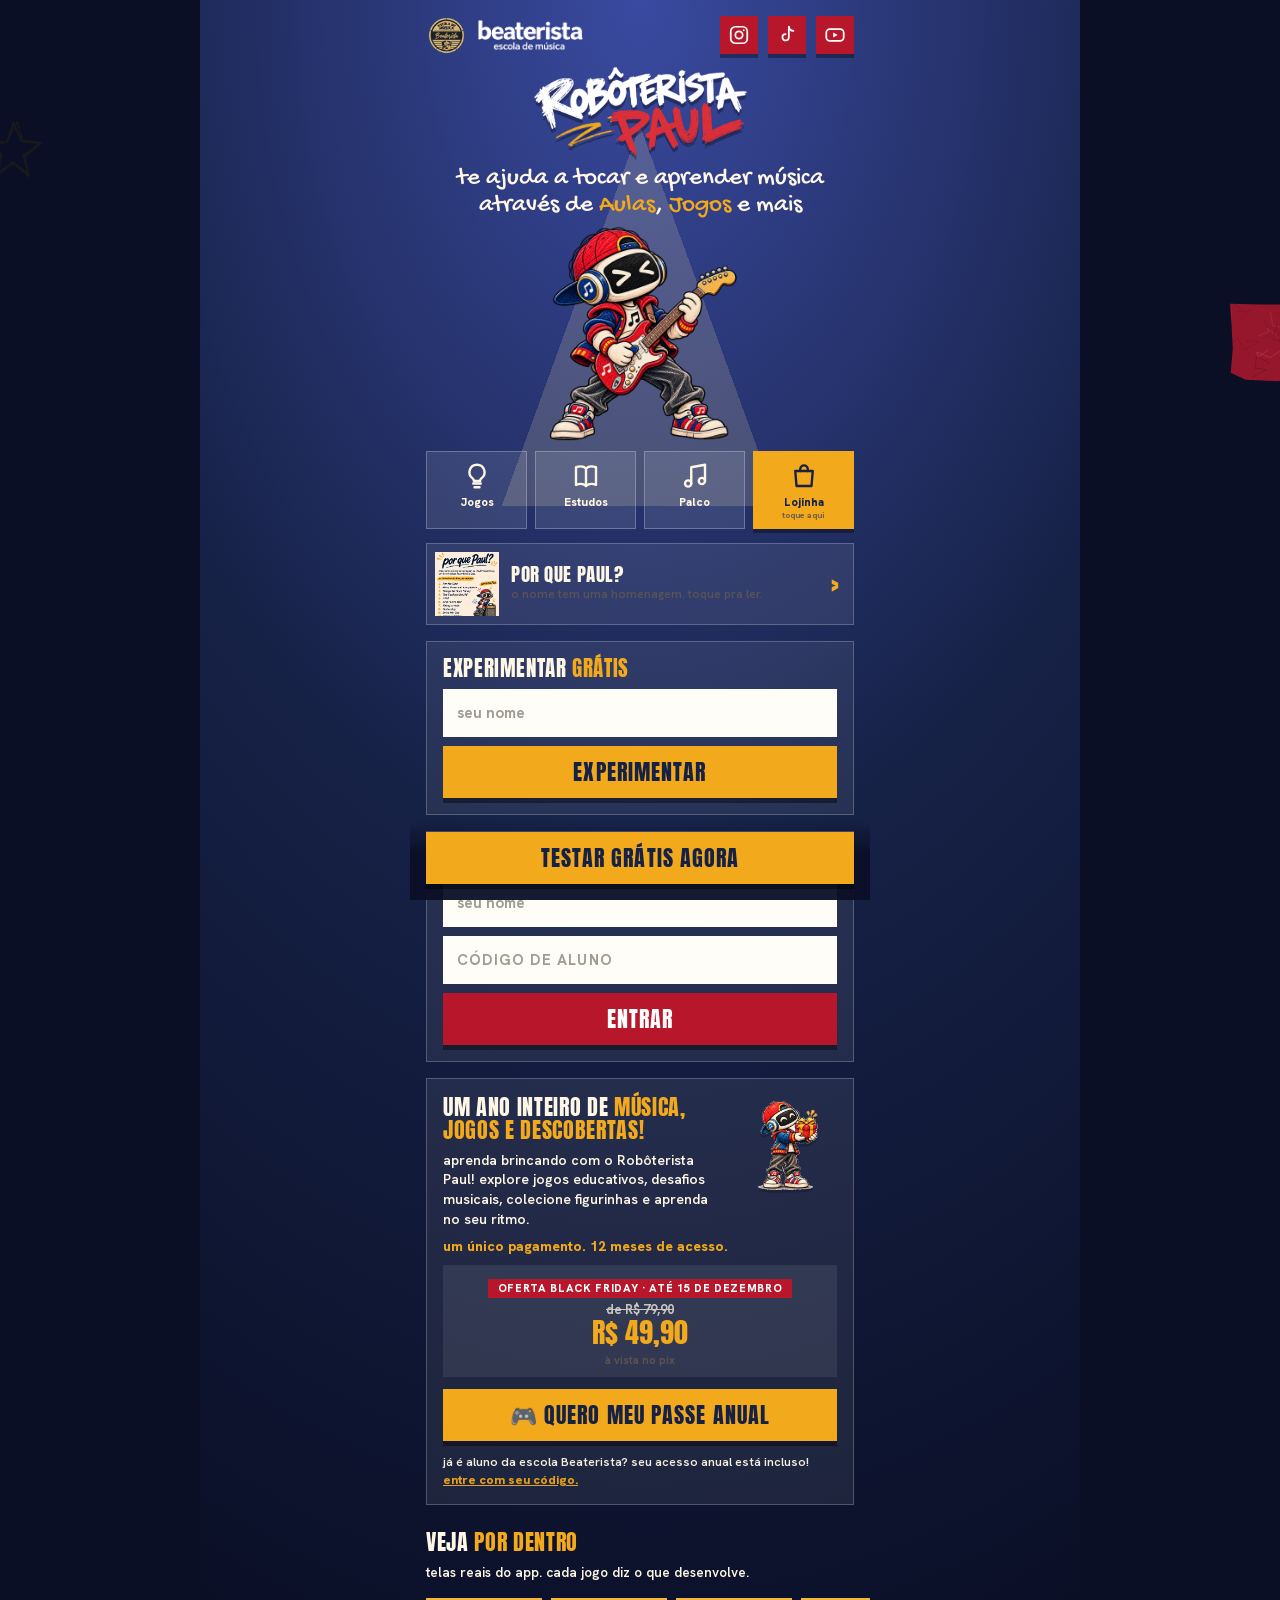
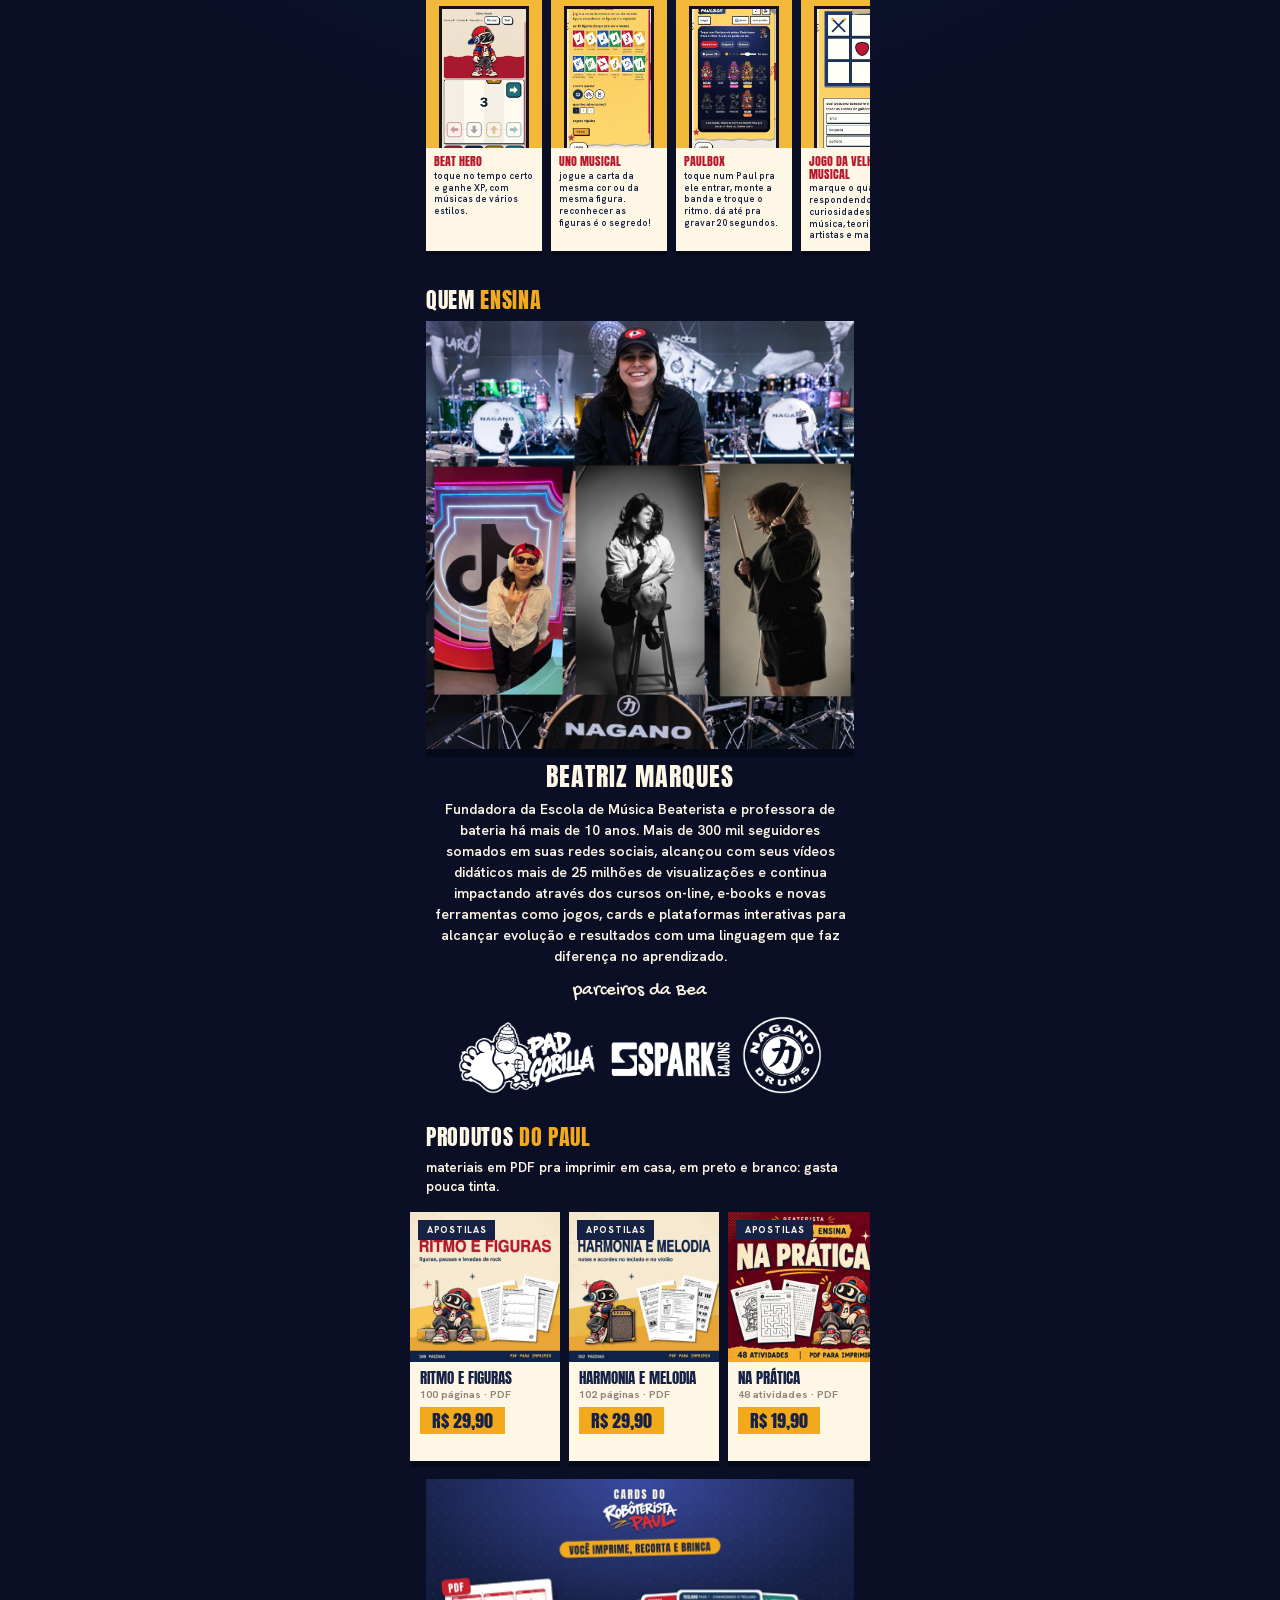
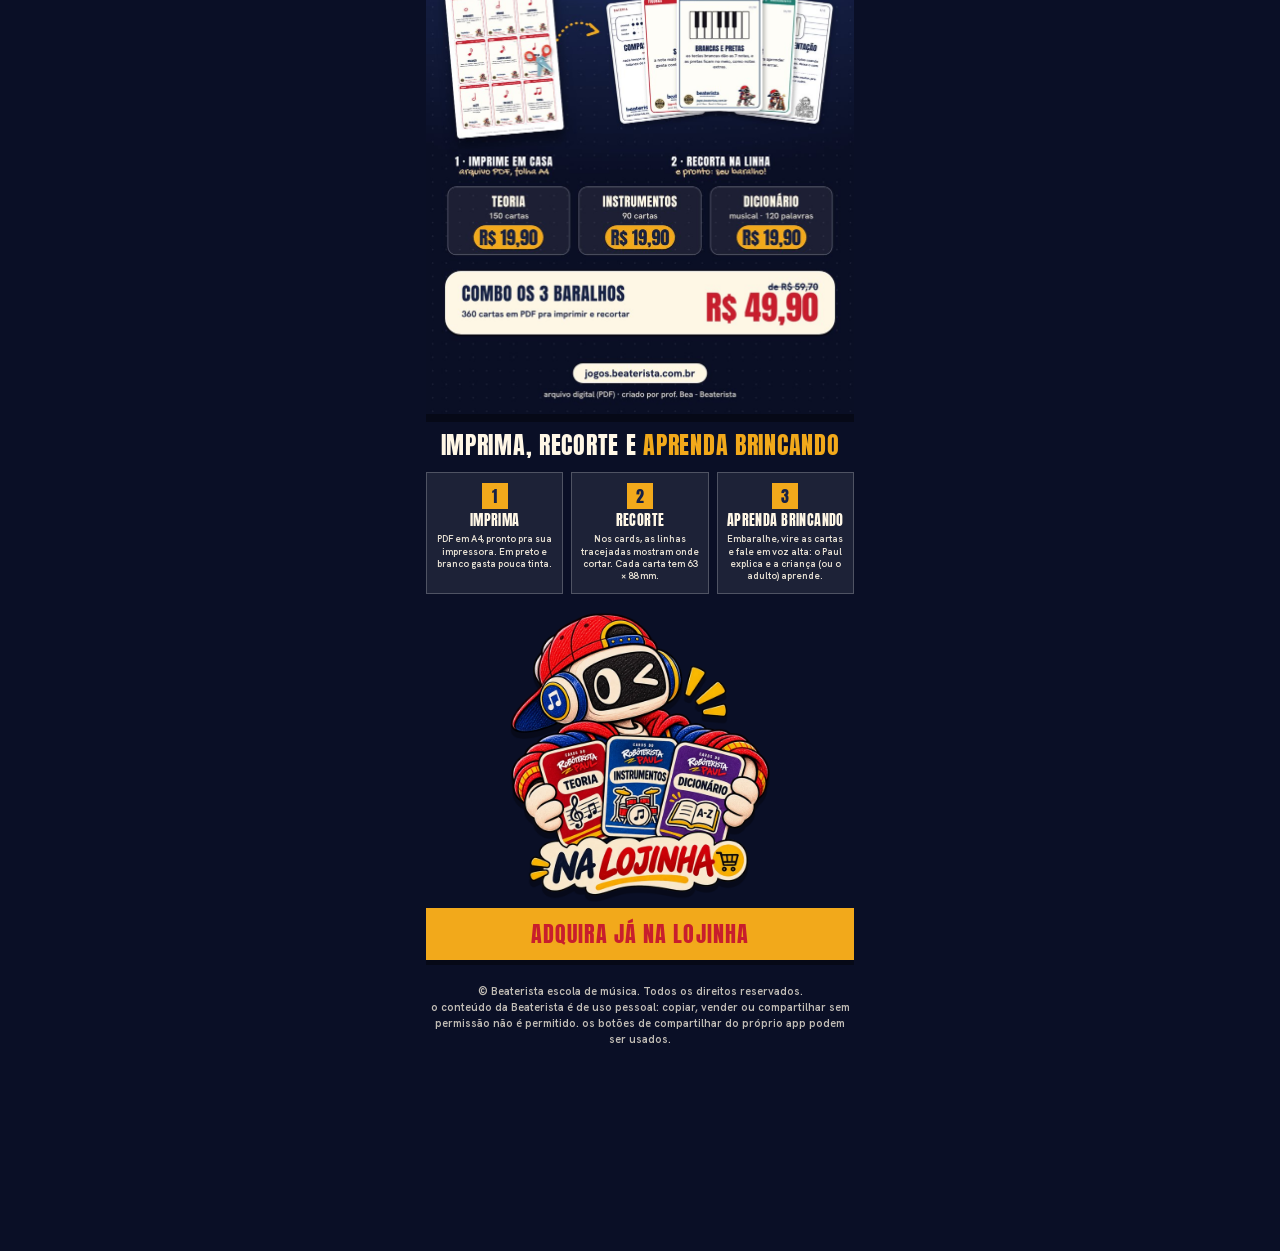
==== commit 1f7e0f28: "Site dos alunos v706 Co-Authored-By: Claude Sonnet 5.5 <noreply@anthropic.com> Claude-Session: https" ====
--- a/index.html
+++ b/index.html
@@ -24,6 +24,7 @@
   <link rel="stylesheet" href="css/paulta.css">
   <link rel="stylesheet" href="css/mapa.css">
   <link rel="stylesheet" href="css/mundos.css">
+  <link rel="stylesheet" href="css/palco-skin.css">
   <link rel="stylesheet" href="css/aventura.css">
   <link rel="stylesheet" href="css/aventura-tema.css">
   <link rel="stylesheet" href="css/lote2.css">
--- a/css/palco-skin.css
+++ b/css/palco-skin.css
@@ -0,0 +1,34 @@
+/* Palco (bateria, cordas, teclas, percussão): nada de cantos quadrados. 3 jeitos de escolher: data-skin="a" (suave) · "b" (vidro escuro) · "c" (colagem). */
+.tocar-raiz{--pk-ink:#17365B;--pk-red:#a31d30;--pk-cream:#fffdf7}
+.tocar-raiz .kd-chip,.tocar-raiz .pn-chip,.tocar-raiz .btn,.tocar-raiz .ti-tab,.tocar-raiz .bl-step,.tocar-raiz .bl-bpm,.tocar-raiz .card.pad,.tocar-raiz .ti-ut,.tocar-raiz .ti-chord{border-radius:18px}
+.tocar-raiz .kd-chip,.tocar-raiz .pn-chip,.tocar-raiz .ti-tab{border-radius:99px}
+.tocar-raiz .bl-step{border-radius:50%}
+/* A · suave: creme, pílulas com sombrinha */
+.tocar-raiz[data-skin="a"] .kd-chip,.tocar-raiz[data-skin="a"] .pn-chip,.tocar-raiz[data-skin="a"] .ti-tab{background:#fff;color:var(--pk-ink);border:2px solid #17365B33;box-shadow:0 3px 0 #17365B22;font-weight:800}
+.tocar-raiz[data-skin="a"] .kd-chip.on,.tocar-raiz[data-skin="a"] .pn-chip.on,.tocar-raiz[data-skin="a"] .ti-tab.on{background:var(--pk-ink);color:#fff;border-color:var(--pk-ink);box-shadow:0 3px 0 #0a1b30}
+.tocar-raiz[data-skin="a"] .card.pad{background:linear-gradient(180deg,#fffdf7,#fbf3e2);border:2px solid #17365B22;box-shadow:0 10px 26px #17365B1f,inset 0 2px 0 #fff}
+.tocar-raiz[data-skin="a"] .btn{border:2px solid #17365B33;box-shadow:0 3px 0 #17365B22}
+.tocar-raiz[data-skin="a"] .btn.primary{background:linear-gradient(180deg,#d41f3a,#a31d30);color:#fff;border:0;box-shadow:0 4px 0 #6d1220}
+/* B · vidro escuro: caixa preta brilhante, botões que acendem */
+.tocar-raiz[data-skin="b"] .kd-chip,.tocar-raiz[data-skin="b"] .pn-chip,.tocar-raiz[data-skin="b"] .ti-tab{color:#fff;background:linear-gradient(180deg,#3a4170,#1b2040);border:2px solid #05060f;box-shadow:inset 0 2px 0 #ffffff33,inset 0 -5px 10px #0008,0 4px 0 #05060f;font-weight:800;text-shadow:0 2px 2px #000a}
+.tocar-raiz[data-skin="b"] .kd-chip.on,.tocar-raiz[data-skin="b"] .pn-chip.on,.tocar-raiz[data-skin="b"] .ti-tab.on{background:linear-gradient(180deg,#ff6b81,#d41f3a 55%,#8c1024);box-shadow:inset 0 2px 0 #ffffff88,0 0 18px #ff3b5c99,0 4px 0 #05060f}
+.tocar-raiz[data-skin="b"] .card.pad{background:radial-gradient(120% 100% at 50% 0,#2a2f4a,#0c0f1f 75%);color:#fff;border:3px solid #05060f;box-shadow:inset 0 2px 0 #ffffff22,0 10px 24px #0009,0 0 0 2px #3a4170}
+.tocar-raiz[data-skin="b"] .card.pad .tp-lab,.tocar-raiz[data-skin="b"] .card.pad small{color:#b9c0e8}
+.tocar-raiz[data-skin="b"] .btn{background:linear-gradient(180deg,#3a4170,#1b2040);color:#fff;border:2px solid #05060f;box-shadow:inset 0 2px 0 #ffffff33,0 4px 0 #05060f}
+.tocar-raiz[data-skin="b"] .btn.primary{background:linear-gradient(180deg,#ff6b81,#d41f3a 55%,#8c1024)}
+.tocar-raiz[data-skin="b"] .bl-step,.tocar-raiz[data-skin="b"] .bl-bpm{background:#0c0f1f;color:#ffd23f;border:2px solid #3a4170}
+/* C · colagem: contorno grosso e sombra dura, que nem as figurinhas */
+.tocar-raiz[data-skin="c"] .kd-chip,.tocar-raiz[data-skin="c"] .pn-chip,.tocar-raiz[data-skin="c"] .ti-tab{background:#fffdf7;color:#1b1818;border:3px solid #1b1818;box-shadow:3px 3px 0 #1b1818;border-radius:14px;font-weight:900}
+.tocar-raiz[data-skin="c"] .kd-chip.on,.tocar-raiz[data-skin="c"] .pn-chip.on,.tocar-raiz[data-skin="c"] .ti-tab.on{background:#ffd23f;box-shadow:3px 3px 0 var(--pk-red)}
+.tocar-raiz[data-skin="c"] .card.pad{background:#fffdf7;border:3px solid #1b1818;box-shadow:5px 5px 0 #1b1818;border-radius:20px}
+.tocar-raiz[data-skin="c"] .btn{border:3px solid #1b1818;box-shadow:3px 3px 0 #1b1818;border-radius:14px}
+.tocar-raiz[data-skin="c"] .btn.primary{background:var(--pk-red);color:#fff}
+.tocar-raiz[data-skin="c"] .bl-step,.tocar-raiz[data-skin="c"] .bl-bpm{border:3px solid #1b1818;box-shadow:2px 2px 0 #1b1818}
+/* as opções da gravação (contagem ao gravar · ao compasso) seguem o mesmo jeito */
+.tocar-raiz .tk-opts button{border-radius:99px;font-weight:800}
+.tocar-raiz[data-skin="a"] .tk-opts button{background:#fff;color:var(--pk-ink);border:2px solid #17365B33;box-shadow:0 3px 0 #17365B22}
+.tocar-raiz[data-skin="a"] .tk-opts button[aria-pressed="true"],.tocar-raiz[data-skin="a"] .tk-opts button.on{background:var(--pk-ink);color:#fff}
+.tocar-raiz[data-skin="b"] .tk-opts button{background:linear-gradient(180deg,#3a4170,#1b2040);color:#fff;border:2px solid #05060f}
+.tocar-raiz[data-skin="b"] .tk-opts button[aria-pressed="true"],.tocar-raiz[data-skin="b"] .tk-opts button.on{background:linear-gradient(180deg,#ff6b81,#d41f3a 55%,#8c1024);box-shadow:0 0 14px #ff3b5c99}
+.tocar-raiz[data-skin="c"] .tk-opts button{background:#fffdf7;color:#1b1818;border:3px solid #1b1818;box-shadow:3px 3px 0 #1b1818;border-radius:14px}
+.tocar-raiz[data-skin="c"] .tk-opts button[aria-pressed="true"],.tocar-raiz[data-skin="c"] .tk-opts button.on{background:#ffd23f}
--- a/css/aventura-tema.css
+++ b/css/aventura-tema.css
@@ -73,3 +73,11 @@
 html[data-av="claro"] .mp[data-theme="mundo-espaco"]{--avp-sky0:#cfd9f2;--avp-sky1:#b3c2e8;--avp-sky2:#c1cdee;--avp-sky3:#9fb0e0;--avp-edge:#2b3f7a;--avp-dots:#8497cc}
 html[data-av="claro"] .mp[data-theme="mundo-gelo"]{--avp-sky0:#eaf6fd;--avp-sky1:#d2eaf7;--avp-sky2:#dff0fa;--avp-sky3:#bfe0f2;--avp-edge:#3a7ea0;--avp-dots:#a9d3e8}
 html[data-av="claro"] .mp[data-theme="mundo-vulcao"]{--avp-sky0:#ffe1d2;--avp-sky1:#ffc4a3;--avp-sky2:#ffd3b8;--avp-sky3:#ffad82;--avp-edge:#b23a12;--avp-dots:#f08a5c}
+
+/* temas novos (reaproveitam os desenhos de outros mundos, com cores próprias) */
+.mp[data-theme="mundo-outono"]{--avp-sky0:#5a2a12;--avp-sky1:#8a4219;--avp-sky2:#74361a;--avp-sky3:#a85a24;--avp-edge:#ffd08a;--avp-dots:#d98a4a}
+.mp[data-theme="mundo-porsol"]{--avp-sky0:#7a2b3a;--avp-sky1:#b8493f;--avp-sky2:#9c3a40;--avp-sky3:#d9673f;--avp-edge:#ffd9a8;--avp-dots:#f0a070}
+.mp[data-theme="mundo-noite"]{--avp-sky0:#0d1530;--avp-sky1:#1a2650;--avp-sky2:#141f44;--avp-sky3:#26366e;--avp-edge:#a8c4ff;--avp-dots:#5c78c8}
+html[data-av="claro"] .mp[data-theme="mundo-outono"]{--avp-sky0:#fbe3c8;--avp-sky1:#f5cba0;--avp-sky2:#f8d6b2;--avp-sky3:#eeb987;--avp-edge:#9a4a14;--avp-dots:#e0a066}
+html[data-av="claro"] .mp[data-theme="mundo-porsol"]{--avp-sky0:#ffe2da;--avp-sky1:#ffc9b8;--avp-sky2:#ffd5c6;--avp-sky3:#f7b39e;--avp-edge:#b0402c;--avp-dots:#f0a090}
+html[data-av="claro"] .mp[data-theme="mundo-noite"]{--avp-sky0:#dfe6fa;--avp-sky1:#c6d2f3;--avp-sky2:#d3dcf6;--avp-sky3:#b4c4ee;--avp-edge:#2c438f;--avp-dots:#93a8e0}
--- a/css/jogos.css
+++ b/css/jogos.css
@@ -1378,9 +1378,14 @@
 /* ---------- conquista pra postar (js/conquista.js): botão no placar azul e festa de "terminei o caminho" ---------- */
 .pl-card .pl-act .cq-bt{flex:1 1 100%!important;background:transparent!important;color:#fff!important;border:2px dashed #f6b93b!important;font-size:14px!important;min-height:38px!important}
 .cq .cq-box{gap:6px;max-width:min(90vw,380px);max-height:92vh;overflow:auto}
-.cq-paul{width:128px;height:auto;filter:drop-shadow(0 0 14px #f2a91b)}
+.cq-paul{width:170px;height:auto;filter:drop-shadow(0 0 14px #f2a91b)}
 .cq-selo{font:800 12px/1 var(--body);letter-spacing:.14em;text-transform:uppercase;color:#f2a91b}
 .cq-t{font:400 26px/1.05 "Anton","Arial Black",Impact,sans-serif;text-transform:uppercase;letter-spacing:.02em}
+.pf-box b.cq-t{font-size:21px;line-height:1.1;color:#e6fdff;text-shadow:0 0 6px #00e5ff,0 0 16px #00e5ff,0 0 30px #00bcd4}
+/* festa de caminho sem roxo: ciano, amarelo e vermelho da marca */
+.pf.cq{background:radial-gradient(120% 70% at 50% 0%,rgba(0,200,230,.38),transparent 60%),radial-gradient(90% 60% at 50% 100%,rgba(255,61,87,.4),transparent 60%),#060818}
+.cq .cq-box{border-color:#00e5ff;animation:pf-pop .55s cubic-bezier(.2,1.4,.4,1);box-shadow:0 0 0 2px #0a0c28,0 0 28px #00e5ff,0 0 60px rgba(0,229,255,.4),inset 0 0 30px rgba(0,229,255,.18)}
+.cq .cq-postar{background:#dd3038;color:#fff;border:0;box-shadow:0 4px 0 #8f1a20,0 0 22px rgba(221,48,56,.55)}
 .cq-bens{display:grid;gap:3px;justify-items:start;text-align:left;background:rgb(255 255 255/.1);border-radius:14px;padding:10px 12px;font-size:13.5px;font-weight:700;width:100%}
 .cq-bens small{font-size:11px;font-weight:800;letter-spacing:.08em;text-transform:uppercase;color:#f2a91b}
 .cq-acoes{display:flex;flex-wrap:wrap;gap:8px;justify-content:center;align-items:center;margin-top:4px}
@@ -1585,6 +1590,37 @@
 .jg-pausa-box .jg-pausa-saidas{margin-top:2px}.jg-pausa-box .jg-pausa-saidas button{background:transparent;box-shadow:2px 3px 0 #17224a;border-color:#17224a;color:#17224a}
 .jg-pausa-resp{display:grid;gap:4px}.jg-pausa-resp .esp{font-weight:600;opacity:.8}
 
+/* Detetive Note: visual "caderno do detetive" (opção 1 escolhida pela Bea, 19/nov/2026): papel pautado, cartas coladas com fita, sombra deslocada */
+.jg-detetive .dn-caderno{position:relative;padding:14px 14px 16px;border-radius:18px;color:#1b1818;background:#f1ebe1 repeating-linear-gradient(transparent 0 27px,rgba(181,22,43,.12) 27px 28px);box-shadow:0 0 0 2px #1b1818,4px 4px 0 #1b1818}
+.jg-detetive .dn-caderno .tr-fasehead{color:#1b1818}
+.jg-detetive .dn-caderno .tr-fasehead .btn{border:2px solid #1b1818;border-radius:10px;background:#fff;color:#1b1818;box-shadow:2px 2px 0 #1b1818;font-weight:800}
+.jg-detetive .dn-dots i{border-color:#1b1818}.jg-detetive .dn-dots i.on{background:#b5162b;border-color:#1b1818}.jg-detetive .dn-dots i.now{background:#e3a82f}
+.jg-detetive .dn-caso{margin:2px 0 0;font:900 30px/1 Georgia,'Times New Roman',serif;letter-spacing:-.5px;color:#1b1818}.jg-detetive .dn-caso em{color:#b5162b}
+.jg-detetive .dn-sub{margin:2px 0 12px;font-size:12px;color:#5f5752}
+.jg-detetive .dn-ouvir{display:flex;align-items:center;gap:12px;width:100%;margin:0;padding:12px 14px;background:#b5162b;color:#fff;border:2px solid #1b1818;border-radius:16px;box-shadow:4px 4px 0 #1b1818;font:800 16px var(--body,inherit);text-align:left;cursor:pointer}
+.jg-detetive .dn-ouvir:disabled{opacity:.55;cursor:default}
+.jg-detetive .dn-vinil{flex:none;width:44px;height:44px;border-radius:50%!important;border:2px solid #fff;background:radial-gradient(#e3a82f 0 14%,#1b1818 15% 100%)}
+.jg-detetive .dn-ouvir-t small{display:block;margin-top:2px;font-weight:600;font-size:12px;opacity:.92}
+.jg-detetive .dn-caderno .jg-msg{margin:14px 0 0;font-size:13px;color:#1b1818}
+.jg-detetive .dn-caderno .dn-slots{gap:10px;margin:10px 0 4px}
+.jg-detetive .dn-caderno .dn-slot{min-height:0;aspect-ratio:3/4;border:2.5px dashed #1b1818;border-radius:6px;background:rgba(255,255,255,.55);position:relative}
+.jg-detetive .dn-caderno .dn-slot:not(.cheia)>small{font:900 26px Georgia,serif;opacity:.25}.jg-detetive .dn-caderno .dn-slot .dn-face small{font-size:10px;font-weight:700;opacity:1}
+.jg-detetive .dn-caderno .dn-slot.cheia{border-style:solid;background:#fffdf7;box-shadow:3px 3px 0 #1b1818;transform:rotate(-1.5deg)}.jg-detetive .dn-caderno .dn-slot.cheia:nth-child(2n){transform:rotate(1.2deg)}
+.jg-detetive .dn-caderno .dn-slot.cheia::before{content:"";position:absolute;top:-9px;left:50%;width:34px;height:14px;background:rgba(227,168,47,.8);transform:translateX(-50%) rotate(-3deg)}
+.jg-detetive .dn-caderno .dn-slot.ok{background:#dff3e6;border-color:#1f7a3f}.jg-detetive .dn-caderno .dn-slot.no{background:#fde4e4;border-color:#a51a28}
+.jg-detetive .dn-caderno .dn-slot.agora{background:#e3a82f;transform:scale(1.06);box-shadow:0 0 0 4px rgba(227,168,47,.45),3px 3px 0 #1b1818}
+.jg-detetive .dn-lab{margin:16px 0 8px;font:800 11px var(--body,inherit);letter-spacing:.14em;text-transform:uppercase;color:#b5162b}
+.jg-detetive .dn-caderno .dn-baralho{gap:10px;margin:0}
+.jg-detetive .dn-caderno .dn-card{min-height:0;aspect-ratio:4/3;border:2.5px solid #1b1818;border-radius:6px;background:#fffdf7;box-shadow:3px 3px 0 #1b1818;padding:6px}
+.jg-detetive .dn-caderno .dn-card:active:not(:disabled){transform:translate(2px,2px);box-shadow:1px 1px 0 #1b1818}
+.jg-detetive .dn-caderno .dn-face-fig{max-width:84px}
+.jg-detetive .dn-caderno .jg-actions{margin-top:16px;display:flex;gap:10px}
+.jg-detetive .dn-caderno .dn-conferir{flex:1;padding:14px;border:2.5px solid #1b1818;border-radius:14px;background:#e3a82f;color:#1b1818;font:900 17px var(--body,inherit);box-shadow:4px 4px 0 #1b1818}.jg-detetive .dn-caderno .dn-conferir:disabled{opacity:.5}
+/* Detetive Note: os 5 estilos das cartas, todos na mesma linha (emoji em cima, nome embaixo) */
+.jg-detetive .dn-estilos{display:grid;grid-template-columns:repeat(5,minmax(0,1fr));gap:6px;margin:0 0 12px}
+.jg-detetive .dn-estilos button{display:grid;justify-items:center;gap:1px;min-height:0;padding:6px 2px 5px;border:2px solid #1b1818;border-radius:12px;background:#fffdf7;color:#1b1818;box-shadow:2px 2px 0 #1b1818;font:800 10px/1.1 var(--body,inherit);cursor:pointer;transition:transform .1s,box-shadow .1s}
+.jg-detetive .dn-estilos button i{font-style:normal;font-size:20px;line-height:1.1}
+.jg-detetive .dn-estilos button.on{background:#e3a82f;transform:translate(2px,2px);box-shadow:0 0 0 #1b1818}
 /* aviso de saída de jogador nas salas (supabase/021): aparece pra todos */
 .jg-saiu{margin:8px 0;display:grid;gap:8px}
 .jg-saiu-l{display:grid;gap:4px;padding:10px 12px;border:3px solid #142036;border-radius:14px;background:#ffe9a8;color:#142036;box-shadow:3px 3px 0 #142036}
@@ -1629,7 +1665,7 @@
 .fg-molduraimg{display:block;margin:6px auto;background:radial-gradient(circle,#10162e 0 62%,transparent 63%);border-radius:0}
 
 /* ===== os 9 Pauls novos (festa, dúvida, detetive, baú, presente, celular, placa, espiando e o logo) ===== */
-.en-box.passe{position:relative}.en-passe-paul{float:right;width:84px;height:auto;margin:0 0 6px 8px;shape-outside:margin-box;filter:drop-shadow(0 3px 0 rgba(0,0,0,.18))}
+.en-box.passe{position:relative}.en-passe-paul{float:right;width:104px;height:auto;margin:0 0 6px 8px;shape-outside:margin-box;filter:drop-shadow(0 3px 0 rgba(0,0,0,.18))}
 .fig-bau-paul{display:block;width:150px;height:auto;margin:-6px auto 4px;filter:drop-shadow(0 4px 0 rgba(0,0,0,.15))}
 .est-logo-paul{display:block;width:min(170px,52%);height:auto;margin:6px auto 2px;filter:drop-shadow(0 3px 0 rgba(0,0,0,.18))}
 .cfg-celular-paul{float:right;width:70px;height:auto;margin:0 0 4px 10px}
@@ -1736,3 +1772,134 @@
 .fgn-peca.on{filter:brightness(1.25) saturate(1.1);box-shadow:inset 0 -5px 10px #0003,inset 0 4px 6px #ffffffaa,0 0 22px var(--c)}.fgn-peca.no{animation:fgmTrem .3s;outline:3px solid #ff3b5c}
 .fgn-peca:not(:disabled):active{transform:scale(.96)}.fgn-ok{margin-top:6px}
 @media (prefers-reduced-motion:reduce){.fgp-b,.fgp-peixe.pego,.fgp-peixe.errado,.fgn-cena.certo,.fgn-cena.errado,.fgn-peca.no{animation:none}.fgp-linha,.fgp-anzol{transition:none}}
+/* ---- trilhas da Fuga ---- */
+.fg-trilhas{margin-bottom:6px}.fg-trilhas button{white-space:nowrap}
+.fg-trilha-info{display:flex;flex-wrap:wrap;gap:4px 6px;align-items:center;justify-content:center}.fg-trilha-info b{color:#ffd23f}
+.fg-reiniciar{font-size:12px;padding:4px 10px}.fg-trilha-nova{font-weight:900;color:#ffd23f;text-align:center;margin:8px 0}
+.pf-titulos .pf-tit{display:inline-flex;align-items:center;gap:6px;margin:4px 6px 0 0;padding:6px 12px;border-radius:99px;background:#1a1445;color:#ffd23f;border:2px solid #ffd23f;font-weight:800;font-size:13px}
+
+/* boas-vindas da primeira vez (opção B, palco à noite) */
+body.bv-aberta { overflow: hidden; }
+.bv-tela { position: fixed; inset: 0; z-index: 9000; display: flex; flex-direction: column; align-items: center; justify-content: center; gap: 8px; padding: 24px 20px; text-align: center; color: #fff7e6; background: radial-gradient(120% 60% at 50% 18%, #31408a, #162146 55%, #0a0f26); overflow-y: auto; animation: bvIn .3s ease both; }
+.bv-tela.out { animation: bvOut .22s forwards; }
+@keyframes bvIn { from { opacity: 0; transform: scale(.98); } to { opacity: 1; transform: none; } } @keyframes bvOut { to { opacity: 0; } }
+.bv-luz { position: absolute; left: 50%; top: 50%; width: min(360px, 90vw); height: min(360px, 90vw); transform: translate(-50%, -66%); background: radial-gradient(closest-side, rgb(255 224 140 / .28), rgb(255 224 140 / .08) 60%, transparent); pointer-events: none; }
+.bv-tela > * { position: relative; max-width: 420px; width: 100%; }
+.bv-tag { margin: 0; font: 700 11px "Hanken Grotesk", sans-serif; letter-spacing: .14em; text-transform: uppercase; color: #f2a91b; }
+.bv-paul { width: min(190px, 46vw); height: auto; margin: 0 auto; display: block; }
+.bv-oi { margin: 0; font: 400 40px/1 "Anton", sans-serif; text-transform: uppercase; color: #f2a91b; }
+.bv-sub { margin: 0 0 6px; font-size: 15px; }
+.bv-tres { display: flex; gap: 8px; margin: 6px 0 12px; }
+.bv-card { flex: 1; border-radius: 16px !important; background: rgb(255 255 255 / .09); border: 2px solid rgb(242 169 27 / .75); padding: 10px 4px; color: #fff7e6; font: 700 13px "Hanken Grotesk", sans-serif; cursor: pointer; }
+.bv-card span { display: block; font: 400 28px/1.1 "Anton", sans-serif; color: #f2a91b; } .bv-card b { display: block; text-transform: uppercase; letter-spacing: .04em; } .bv-card small { display: block; color: #fff7e6 !important; opacity: .9; font-weight: 600; }
+.bv-ir { border: 0; border-radius: 99px !important; padding: 14px; font: 400 20px "Anton", sans-serif; text-transform: uppercase; letter-spacing: .03em; background: #c81e2d; color: #fff; box-shadow: 0 4px 0 #7d1019; cursor: pointer; }
+.bv-cod { background: none; border: 0; color: #fff7e6; font: 700 14px "Hanken Grotesk", sans-serif; text-decoration: underline; padding: 8px; cursor: pointer; }
+.bv-tela > .bv-luz { position: absolute; width: min(360px, 90vw); }
+.fgm-regra{margin:-4px auto 10px;max-width:340px;padding:6px 10px;border-radius:12px;background:#ffd23f22;border:1px dashed #ffd23f88;color:#ffe9a8;font:800 12px var(--body,system-ui)}
+
+/* ---- Palco · bateria: painel de gravação mais bonito (cantos redondos, botões em pílula) e linha do canhota ---- */
+.tk-panel.bmr{border-radius:26px;padding:18px 16px;gap:14px;background:linear-gradient(180deg,#fffdf7,#fbf3e2);border:2px solid #17365B22;box-shadow:0 10px 26px #17365B1f,inset 0 2px 0 #fff}
+.tk-panel.bmr .tk-big{border-radius:18px;min-height:56px;font-weight:800}
+.tk-panel.bmr .tk-rec{background:linear-gradient(180deg,#d41f3a,#a31d30);box-shadow:0 5px 0 #6d1220,0 10px 18px #a31d3040;border:0;color:#fff}
+.tk-panel.bmr .bl-tempo{justify-content:center;gap:12px}
+.tk-panel.bmr .bl-step{border-radius:50%;width:52px;height:52px;font-size:26px;font-weight:800;border:2px solid #17365B33;background:#fff;box-shadow:0 3px 0 #17365B22}
+.tk-panel.bmr .bl-bpm{border-radius:18px;border:2px solid #17365B22;background:#fff;box-shadow:inset 0 2px 5px #17365B14}
+.tk-panel.bmr .tk-opts{justify-content:center;gap:8px}
+.tk-panel.bmr .tk-opts .chip,.tk-panel.bmr .tk-opts button{border-radius:99px}
+.kd-canhota{border-radius:99px}
+
+/* ---- bateria mais tocável no celular: kit ocupa quase a largura toda (peças maiores) ---- */
+@media (max-width:560px){.tk-kit{padding:8px 2px!important}[data-kit-theme] :is(.kd-kit.kd-kit-free,.tk-art){padding:4px!important;border-radius:22px}.tk-kit .kd-modelos{padding:0 10px}}
+/* ===== Fuga: visual do laboratório do Paul em todas as portas (aprovado pela Bea em 19/nov/2026) =====
+   Só vale nas telas de porta (a que tem .fg-cena); o mapa Escape Room continua com a arte dele. */
+.fg-wrap:has(.fg-cena){--lab-am:#f2b632;--lab-am2:#ffd45c;--lab-rd:#ff2d3d;--lab-gn:#3cff8a;--lab-nv:#0b1020;--lab-nv2:#121a30;--lab-st:#4b576b;--lab-st2:#6b788e;
+  background:#0b1020 url(../assets/jogos/fuga/lab-sala.webp) top center/100% auto no-repeat!important;padding:92px 12px 16px;border-radius:14px;border:3px solid var(--lab-st2);box-shadow:0 0 0 3px #1b2438,0 0 0 5px var(--lab-st),0 0 26px rgba(255,45,61,.3);color:#e8f0ff}
+.fg-wrap:has(.fg-cena) .jg-top{display:flex;gap:8px;align-items:center;margin:0 0 8px;background:rgba(8,12,26,.88);border-top:2px solid var(--lab-st);border-bottom:2px solid var(--lab-st);padding:7px 10px;margin-left:-12px;margin-right:-12px}
+.fg-wrap:has(.fg-cena) .jg-link,.fg-wrap:has(.fg-cena) .jg-top .btn{font:700 12px Silkscreen,monospace;color:#e8f0ff;text-decoration:none;background:linear-gradient(#2a3550,#161e33);border:2px solid var(--lab-st);border-radius:5px;padding:6px 10px;box-shadow:0 3px 0 #0a0e1a}
+.fg-wrap:has(.fg-cena) .tr-count{font:700 11px Silkscreen,monospace;letter-spacing:.4px;line-height:1.5;color:var(--lab-am2);text-align:center;text-transform:lowercase;margin:6px 0 10px;text-shadow:0 2px 0 #000a}
+/* a fileira de cadeados (portas) */
+.fg-locks{display:flex;gap:10px;justify-content:center;margin:2px 0 10px;border:0!important;box-shadow:none!important;background:none!important;overflow:visible!important;outline:0!important}
+.fg-lk{display:grid;justify-items:center;gap:3px;min-width:62px;padding:8px 8px 5px;border-radius:8px;border:2px solid var(--lab-am);background:rgba(11,16,32,.9);color:var(--lab-am);box-shadow:0 0 12px rgba(242,182,50,.35)}
+.fg-lk small{font:700 9px Silkscreen,monospace;color:#cfe0ff}
+.fg-lk.v{animation:fgLk 1.4s ease-in-out infinite alternate;color:var(--lab-am2);border-color:var(--lab-am2)}.fg-lk.t{opacity:.75}
+.fg-lk.a{color:var(--lab-gn);border-color:var(--lab-gn);box-shadow:0 0 12px rgba(60,255,138,.45)}
+.fg-cena.alarme .fg-lk{border-color:var(--lab-rd);color:var(--lab-rd);box-shadow:0 0 16px rgba(255,45,61,.7)}
+@keyframes fgLk{from{box-shadow:0 0 6px rgba(242,182,50,.3)}to{box-shadow:0 0 22px rgba(242,182,50,.9)}}
+@media (prefers-reduced-motion:reduce){.fg-lk.v{animation:none}}
+/* o "monitor" onde o jogo acontece */
+.fg-wrap:has(.fg-cena) .dc-box,.fg-wrap:has(.fg-cena) .fgm.card{background:linear-gradient(#0e1528,#0a1020)!important;color:#e8f0ff!important;border:3px solid var(--lab-st2)!important;border-radius:10px!important;box-shadow:0 0 0 3px #1b2438,0 0 0 5px var(--lab-st),0 0 26px rgba(255,45,61,.28),inset 0 0 30px rgba(0,0,0,.7)!important}
+.fg-wrap:has(.fg-cena) .fg-rel{color:var(--lab-am2)}
+.fg-wrap:has(.fg-cena) .btn.primary{background:var(--lab-am)!important;color:#0b1020!important;border:0!important;border-radius:6px!important;font:700 13px Silkscreen,monospace!important;box-shadow:0 5px 0 #8a5d00!important}
+.fg-wrap:has(.fg-cena) .btn:not(.primary):not(.ghost){background:linear-gradient(#2a3550,#161e33);color:#e8f0ff;border:2px solid var(--lab-st);border-radius:6px;box-shadow:0 3px 0 #0a0e1a}
+.fg-wrap:has(.fg-cena) .fgm-msg,.fg-wrap:has(.fg-cena) .fgp-q,.fg-wrap:has(.fg-cena) .dc-q,.fg-wrap:has(.fg-cena) .dc-clue{color:#e8f0ff}
+.fg-wrap:has(.fg-cena) .muted{color:#a9b9d6}
+/* quiz */
+.fg-wrap:has(.fg-cena) .dc-opt{background:linear-gradient(#2a3550,#1b2438)!important;border:2px solid var(--lab-st)!important;color:#e8f0ff!important;border-radius:6px!important;box-shadow:0 4px 0 #0a0e1a!important}
+.fg-wrap:has(.fg-cena) .dc-opt .dc-op{background:var(--lab-am)!important;color:#0b1020!important;border-radius:4px!important;font-family:Silkscreen,monospace!important}
+.fg-wrap:has(.fg-cena) .dc-opt.ok{background:linear-gradient(#1c6b46,#12482f)!important;border-color:var(--lab-gn)!important;box-shadow:0 0 14px rgba(60,255,138,.5),0 4px 0 #0a0e1a!important}
+.fg-wrap:has(.fg-cena) .dc-opt.no{background:linear-gradient(#8a1d30,#5c1020)!important;border-color:var(--lab-rd)!important;box-shadow:0 0 14px rgba(255,45,61,.5),0 4px 0 #0a0e1a!important}
+.fg-wrap:has(.fg-cena) .dc-prog i{border-color:var(--lab-st2)}.fg-wrap:has(.fg-cena) .dc-prog i.on{background:var(--lab-gn);border-color:var(--lab-gn)}.fg-wrap:has(.fg-cena) .dc-prog i.now{background:var(--lab-am);border-color:var(--lab-am)}
+.fg-wrap:has(.fg-cena) .dc-desistir{background:none!important;color:#cfe0ff!important;border:0!important;text-decoration:underline;box-shadow:none!important}
+/* caça-palavras */
+.fg-wrap:has(.fg-cena) .dc-chip{background:#121a30!important;color:#e8f0ff!important;border:2px solid var(--lab-st2)!important;border-radius:4px!important;font:700 11px Silkscreen,monospace!important;text-transform:uppercase}
+.fg-wrap:has(.fg-cena) .dc-chip.ok{background:var(--lab-gn)!important;color:#0b1020!important;border-color:var(--lab-gn)!important;text-decoration:line-through}
+.fg-wrap:has(.fg-cena) .dc-grid.dc-easy .dc-c{background:#17213a!important;color:var(--lab-am2)!important;border:1.5px solid #2c3a5a!important;border-radius:3px!important;font-family:Silkscreen,monospace!important;box-shadow:none!important}
+.fg-wrap:has(.fg-cena) .dc-grid.dc-easy .dc-c.sel{background:var(--lab-am)!important;color:#0b1020!important}
+.fg-wrap:has(.fg-cena) .dc-grid.dc-easy .dc-c.found{background:var(--lab-gn)!important;color:#0b1020!important;border-color:var(--lab-gn)!important;box-shadow:0 0 8px rgba(60,255,138,.55)!important}
+/* cruzadinha */
+.fg-wrap:has(.fg-cena) .dc-cell{background:linear-gradient(#cfd8e8,#9fadc4)!important;color:#0b1020!important;border:2px solid #fff3!important;border-radius:3px!important;font-family:Silkscreen,monospace!important}
+.fg-wrap:has(.fg-cena) .dc-cell.on{background:var(--lab-gn)!important}.fg-wrap:has(.fg-cena) .dc-cell.hint{background:var(--lab-am)!important}
+.fg-wrap:has(.fg-cena) .dc-clues li{color:#dfe9ff}.fg-wrap:has(.fg-cena) .dc-clues .dc-dir,.fg-wrap:has(.fg-cena) .dc-cell small{color:var(--lab-am2)}
+.fg-wrap:has(.fg-cena) .dc-clues input{color:#e8f0ff;border-bottom-color:var(--lab-st2)}
+/* genius, caminho e memória */
+.fg-wrap:has(.fg-cena) .fgm-pads,.fg-wrap:has(.fg-cena) .fgm-grade{background:#0a1226!important;border:3px solid var(--lab-st)!important;border-radius:14px!important}
+.fg-wrap:has(.fg-cena) .fgm-hub{background:#0b1020!important;border-color:var(--lab-st2)!important}.fg-wrap:has(.fg-cena) .fgm-hub b{color:var(--lab-am2)}
+.fg-wrap:has(.fg-cena) .fgm-carta{background:linear-gradient(#2a3550,#161e33)!important;border:2px solid var(--lab-st)!important;color:var(--lab-am2)!important;border-radius:8px!important}
+.fg-wrap:has(.fg-cena) .fgm-carta.up{background:#0b2a1c!important;border-color:var(--lab-gn)!important;color:#cfffe3!important;box-shadow:0 0 12px rgba(60,255,138,.4)}.fg-wrap:has(.fg-cena) .fgm-carta.par{background:var(--lab-gn)!important;color:#0b1020!important}
+.fg-wrap:has(.fg-cena) .fgm-sym{color:var(--lab-gn)}.fg-wrap:has(.fg-cena) .fgm-carta.par .fgm-sym{color:#0b1020}
+/* notas caindo, pesca, mira e montar nota (os que ficam nas trilhas de teoria e cordas) */
+.fg-wrap:has(.fg-cena) .fgq-campo,.fg-wrap:has(.fg-cena) .fgp-mar{border:3px solid var(--lab-st)!important;border-radius:10px!important}
+.fg-wrap:has(.fg-cena) .fgq-campo{background:linear-gradient(#0d1730,#0a0f20)!important}.fg-wrap:has(.fg-cena) .fgq-div{border-left:2px dashed var(--lab-rd);box-shadow:0 0 8px var(--lab-rd)}
+.fg-wrap:has(.fg-cena) .fgq-cai{background:#0b2a1c!important;border:2px solid var(--lab-gn);box-shadow:0 0 18px rgba(60,255,138,.5)!important}
+.fg-wrap:has(.fg-cena) .fgq-nome{background:linear-gradient(#2a3550,#161e33)!important;border:2px solid var(--lab-st2);border-radius:6px!important;font-family:Silkscreen,monospace!important;text-transform:lowercase}
+.fg-wrap:has(.fg-cena) .fgn-cena{background:linear-gradient(#e6edf8,#b8c6dc)!important;border:3px solid var(--lab-st2)!important;border-radius:8px!important}
+.fg-wrap:has(.fg-cena) .fgn-peca{background:linear-gradient(#2a3550,#161e33)!important;border:2px solid var(--lab-st)!important;color:#e8f0ff!important;border-radius:5px!important;font-family:Silkscreen,monospace!important}
+.fg-wrap:has(.fg-cena) .fgn-peca.on{background:var(--lab-gn)!important;border-color:var(--lab-gn)!important;color:#0b1020!important}.fg-wrap:has(.fg-cena) .fgn-grupo small{color:var(--lab-am2);font-family:Silkscreen,monospace}
+/* feche o compasso */
+.fgc{text-align:center}
+.fgc-med{display:grid;grid-template-columns:repeat(16,1fr);gap:2px;margin:6px 4px 12px}
+.fgc-med i{height:10px;border-radius:2px;background:#27324a;position:relative}.fgc-med i.pre{background:var(--lab-gn,#3cff8a);box-shadow:0 0 6px rgba(60,255,138,.6)}.fgc-med i.col{background:var(--lab-am,#f2b632);box-shadow:0 0 6px rgba(242,182,50,.7)}
+.fgc-med i[data-t]::after{content:attr(data-t);position:absolute;left:0;top:13px;font:700 9px Silkscreen,monospace;color:#9db8de}
+.fgc-comp{display:flex;flex-wrap:wrap;gap:8px;justify-content:center;margin:20px 0 14px;min-height:96px}.fgc-comp.errado{animation:fgmTrem .35s}
+.fgc-pc{width:68px;height:88px;border-radius:8px;display:grid;place-items:center;padding:4px;color:#e8f0ff;font:700 26px Silkscreen,monospace;border:2px solid var(--lab-st,#4b576b)}
+.fgc-pc.pre{background:#0b2a1c;border-color:var(--lab-gn,#3cff8a);box-shadow:0 0 10px rgba(60,255,138,.4)}.fgc-pc.col{background:#2c2410;border-color:var(--lab-am,#f2b632);box-shadow:0 0 10px rgba(242,182,50,.45);cursor:pointer}
+.fgc-pc.vazio{border:2px dashed var(--lab-am,#f2b632);background:rgba(242,182,50,.08);color:var(--lab-am2,#ffd45c);box-shadow:0 0 12px rgba(242,182,50,.35)}
+.fgc-svg,.fgi-svg{width:100%;height:100%;display:block}.fgc-svg svg,.fgi-svg svg{width:100%;height:100%;max-height:78px;display:block;color:#fff}
+.fgc-bandeja{display:grid;grid-template-columns:repeat(3,1fr);gap:8px;margin-top:6px}
+.fgc-op{position:relative;height:104px;border-radius:8px;background:linear-gradient(#2a3550,#161e33);border:2px solid var(--lab-st,#4b576b);color:#fff;display:grid;grid-template-rows:1fr auto auto;justify-items:center;padding:6px 4px 4px;cursor:pointer;box-shadow:0 4px 0 #0a0e1a}
+.fgc-op:disabled{opacity:.5;cursor:default}.fgc-op:not(:disabled):active{transform:translateY(2px);box-shadow:0 2px 0 #0a0e1a}
+.fgc-op small{font:700 10px/1.1 var(--body,system-ui);color:#e8f0ff;text-align:center}.fgc-op em{font:700 9px var(--body,system-ui);font-style:normal;color:var(--lab-am2,#ffd45c)}
+.fgc-op .fgc-svg{height:54px;width:44px}
+/* o intruso */
+.fgi-palco{display:grid;grid-template-columns:repeat(2,1fr);gap:12px;margin:12px 4px 6px}
+.fgi-disco{position:relative;aspect-ratio:1;border-radius:50%;border:0;padding:0;cursor:pointer;display:grid;place-items:center;background:repeating-radial-gradient(#101010 0 4px,#232323 4px 5px);box-shadow:0 0 0 3px #1b2438,0 6px 0 #05070f}
+.fgi-disco .fgi-fig{width:56%;height:56%;display:grid;place-items:center;border-radius:50%;background:#e9eef8;box-shadow:inset 0 0 0 4px #b8c6dc}.fgi-disco .fgi-svg svg{color:#0b1020;max-height:70%}
+.fgi-disco small{position:absolute;bottom:6px;font:700 10px Silkscreen,monospace;color:#cfffe3;background:#0b2a1c;padding:2px 6px;border-radius:3px}
+.fgi-disco:not(:disabled):active{transform:scale(.97)}.fgi-disco:disabled{cursor:default}
+.fgi-disco.errado{box-shadow:0 0 0 3px var(--lab-rd,#ff2d3d),0 0 22px rgba(255,45,61,.8);opacity:.55;animation:fgmTrem .3s}
+.fgi-disco.certo{box-shadow:0 0 0 3px var(--lab-gn,#3cff8a),0 0 24px rgba(60,255,138,.85)}
+@media (prefers-reduced-motion:reduce){.fgc-comp.errado,.fgi-disco.errado{animation:none}}
+/* ajustes do visual do laboratório: faixa escura atrás do rótulo e dos cadeados (as máquinas do fundo atrapalhavam a leitura) e figuras claras nos cartões escuros */
+.fg-wrap:has(.fg-cena) .tr-count{background:rgba(8,12,26,.88);border-top:2px solid var(--lab-st);border-bottom:2px solid var(--lab-st);padding:6px 8px;margin-left:-12px;margin-right:-12px}
+.fg-wrap:has(.fg-cena) .fg-locks{background:rgba(8,12,26,.55)!important;padding:8px 0!important;margin-left:-12px;margin-right:-12px}
+.fg-wrap:has(.fg-cena) .fgq-cai{background:linear-gradient(#f4f7fc,#b8c6dc)!important;color:#0b1020}
+
+/* feche o compasso: cartões CLAROS com a figura escura (v703: o filtro de inverter cor não pegou em alguns aparelhos e a figura sumia no fundo escuro) */
+.fgc-pc,.fgc-op{background:linear-gradient(#f6f9fd,#c9d4e6)!important;color:#0b1020!important}
+.fgc-pc.pre{border-color:var(--lab-gn,#3cff8a)!important;box-shadow:0 0 0 2px #0b2a1c,0 0 12px rgba(60,255,138,.55)!important}
+.fgc-pc.col{border-color:var(--lab-am,#f2b632)!important;box-shadow:0 0 0 2px #2c2410,0 0 12px rgba(242,182,50,.6)!important}
+.fgc-pc.vazio{background:rgba(242,182,50,.1)!important;color:var(--lab-am2,#ffd45c)!important}
+.fgc-op{border:2px solid #7a8ba8!important}.fgc-op small{color:#0b1020!important;font-weight:800}.fgc-op em{color:#8a5d00!important;font-weight:800}
+.fgc-pc .fgc-svg svg,.fgc-op .fgc-svg svg,.fgc-pc svg,.fgc-op svg{filter:none!important;color:#0b1020}
+.fgc-pc svg,.fgc-op svg{width:100%;height:100%;max-height:70px}
+.fg-wrap .tr-count{text-shadow:0 2px 0 #000}
--- a/css/inicio.css
+++ b/css/inicio.css
@@ -114,3 +114,12 @@
 .in-ganhar-q { margin: 0 0 10px; font: 700 15px "Hanken Grotesk", sans-serif; }
 .in-ganhar-h { margin: 6px 0 4px; font: 400 26px "Anton", sans-serif; text-transform: uppercase; }
 .in-ganhar-volta { background: none; border: 0; padding: 4px 0; font: 700 15px "Hanken Grotesk", sans-serif; color: #c81e2d; cursor: pointer; }
+/* roleta do card "roleta grátis diária": imagem da Bea */
+.in-roleta-ic { width: 72px !important; height: 72px !important; }
+/* foto do passe: quadro redondo com aro (opção C) */
+.in-passe .in-foto.in-foto-redonda { right: 14px; top: 34px; width: 120px; height: 120px; border-radius: 50% !important; border: 4px solid #2a1a05; background: #fff7e6; box-shadow: 3px 4px 0 rgba(42,26,5,.45); display: block; }
+.in-passe .in-foto-redonda img { width: 100%; height: 100%; margin: 0; object-fit: contain; display: block; border-radius: 50% !important; }
+.in-passe .in-foto-redonda.com-foto img { object-fit: cover; }
+/* o + do "quero + estrelas" bem maior */
+.in-mais { display: inline-flex; align-items: center; justify-content: center; gap: 4px; }
+.in-mais-plus { font: 400 30px/0.7 "Anton", sans-serif; color: #ffd24a; display: inline-block; position: relative; top: -4px; }
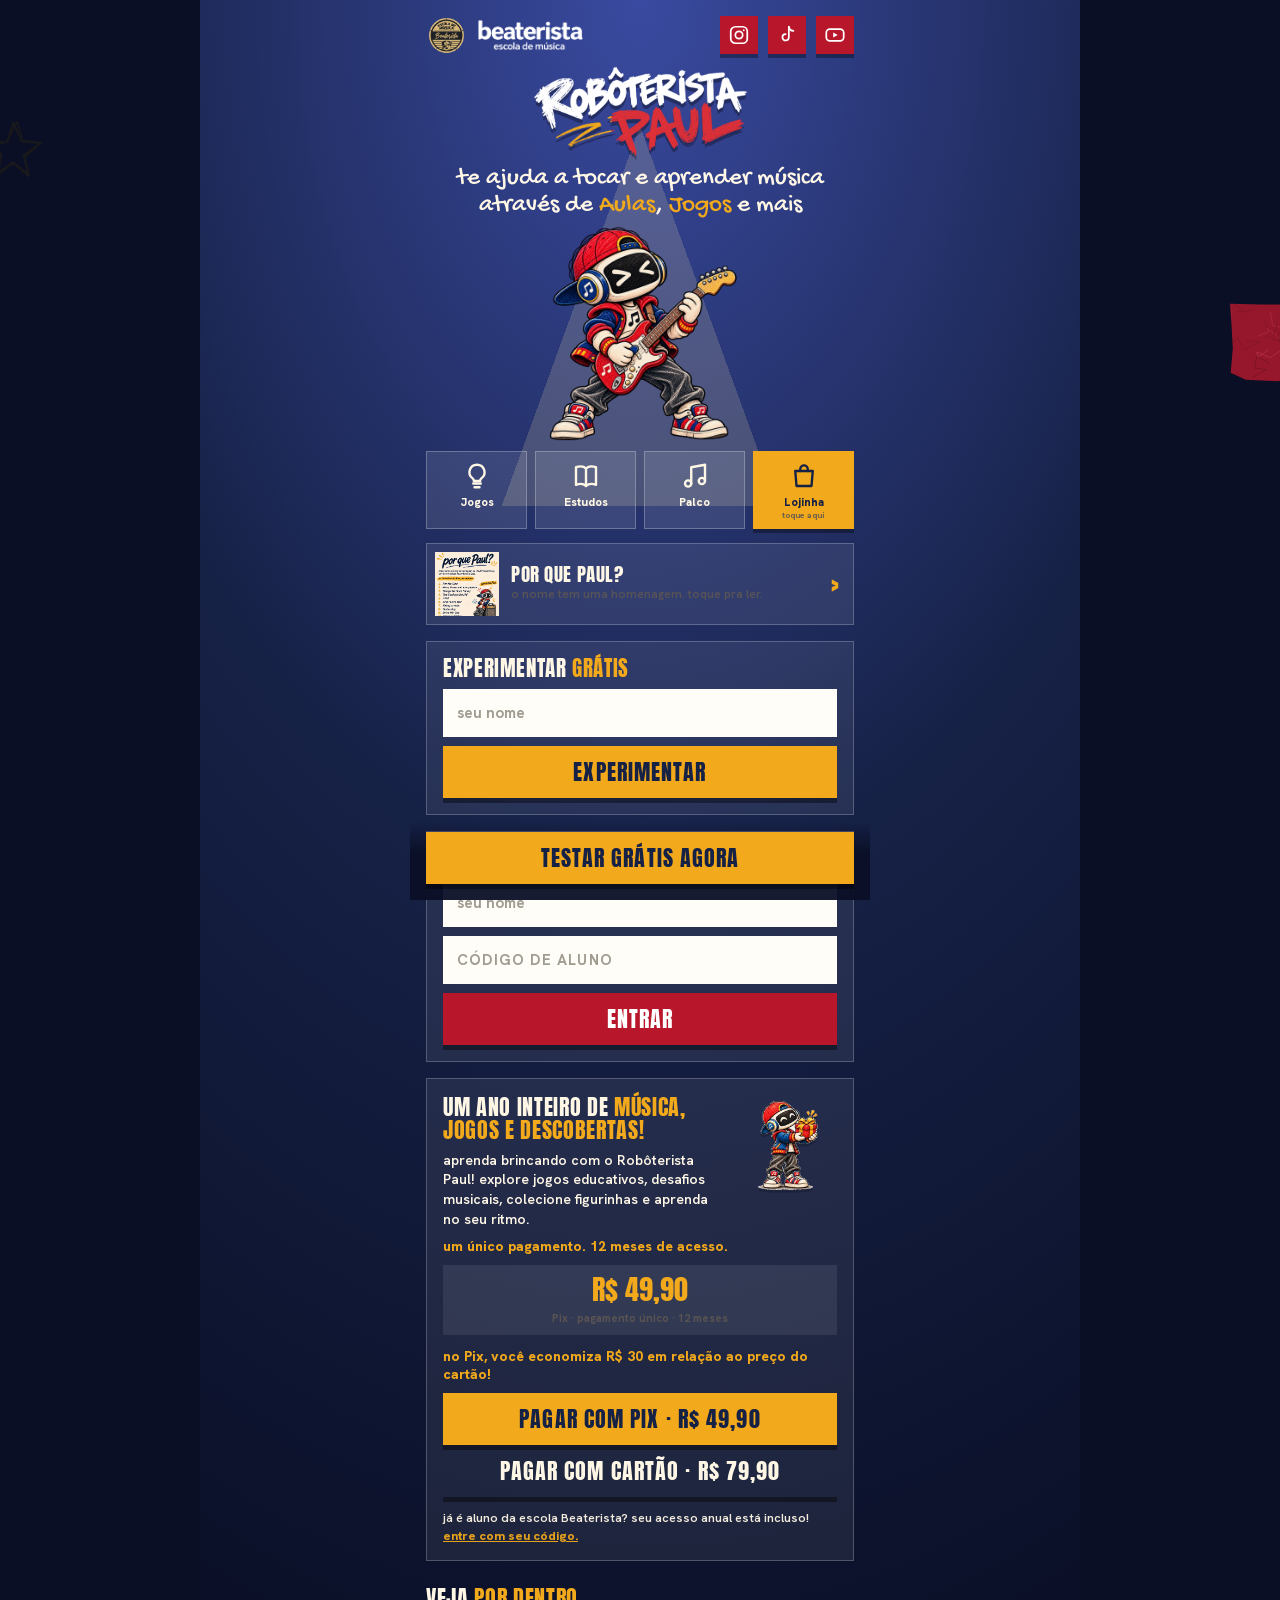
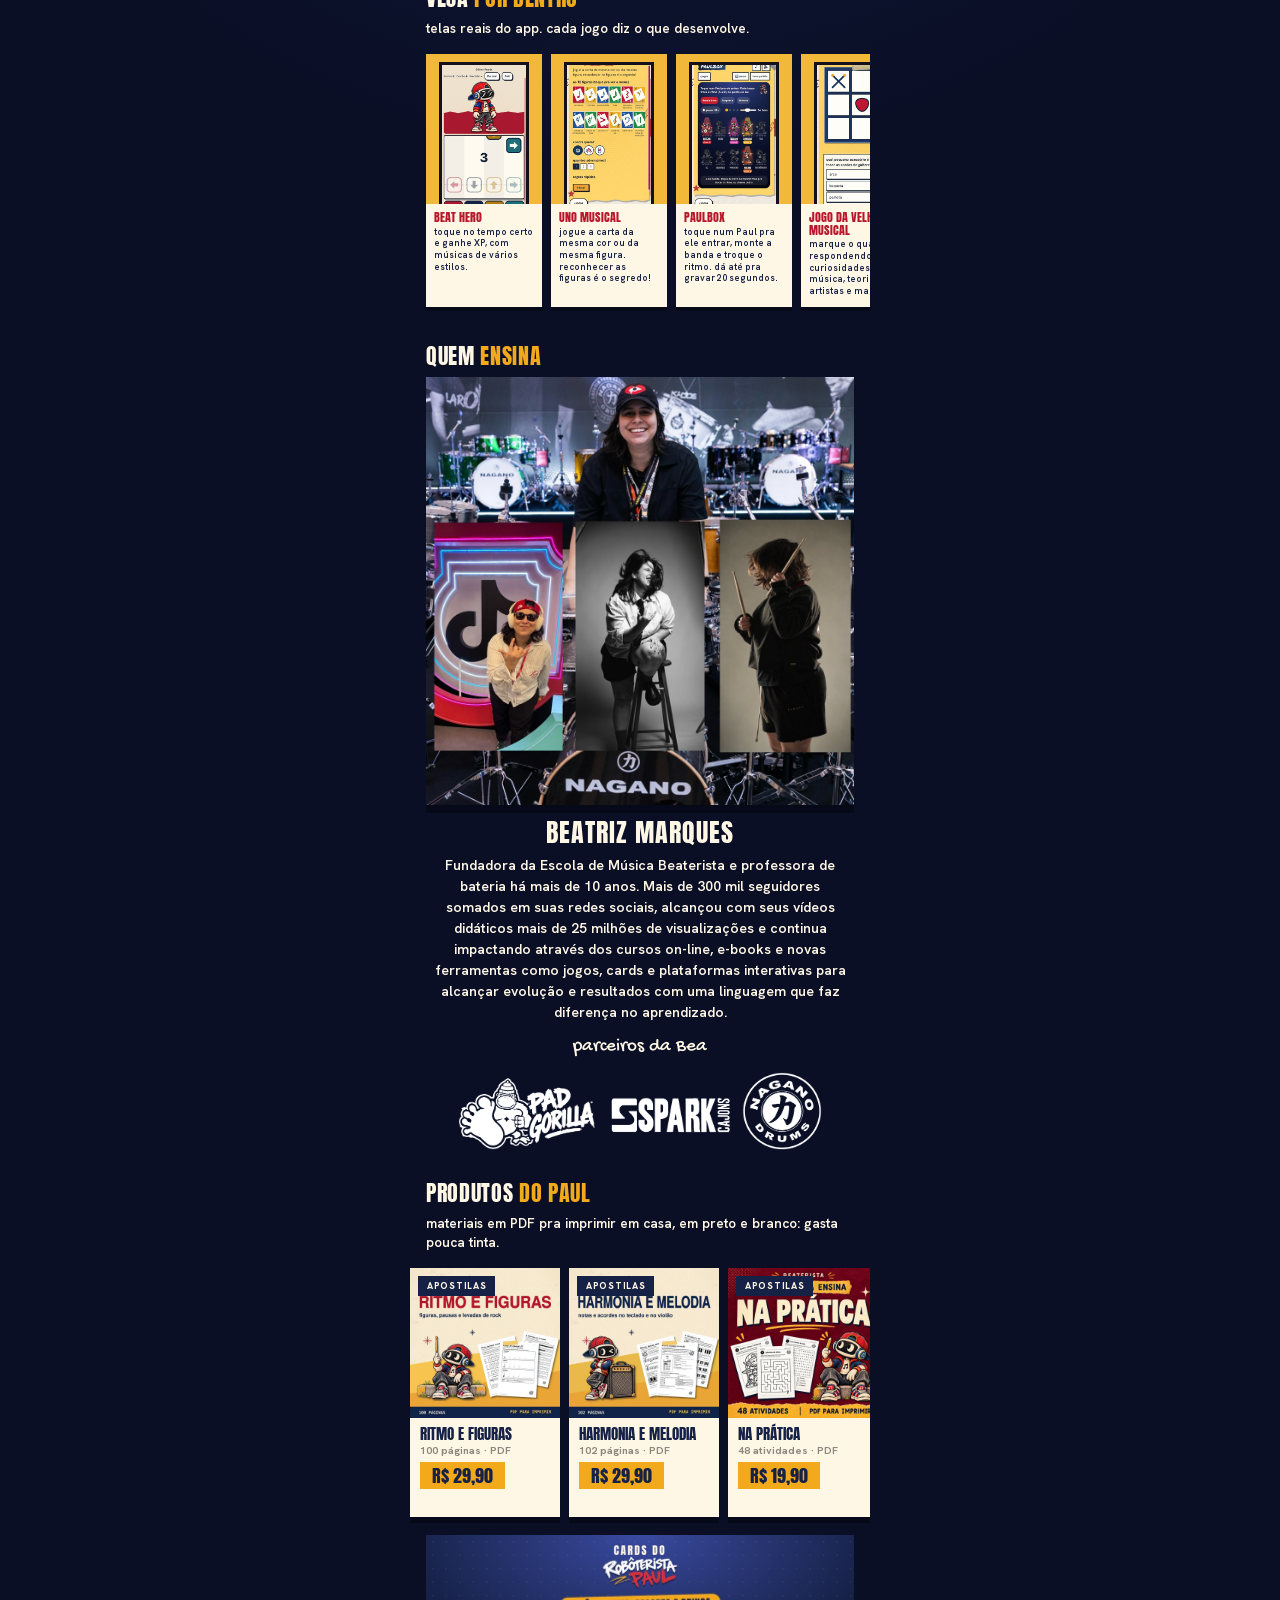
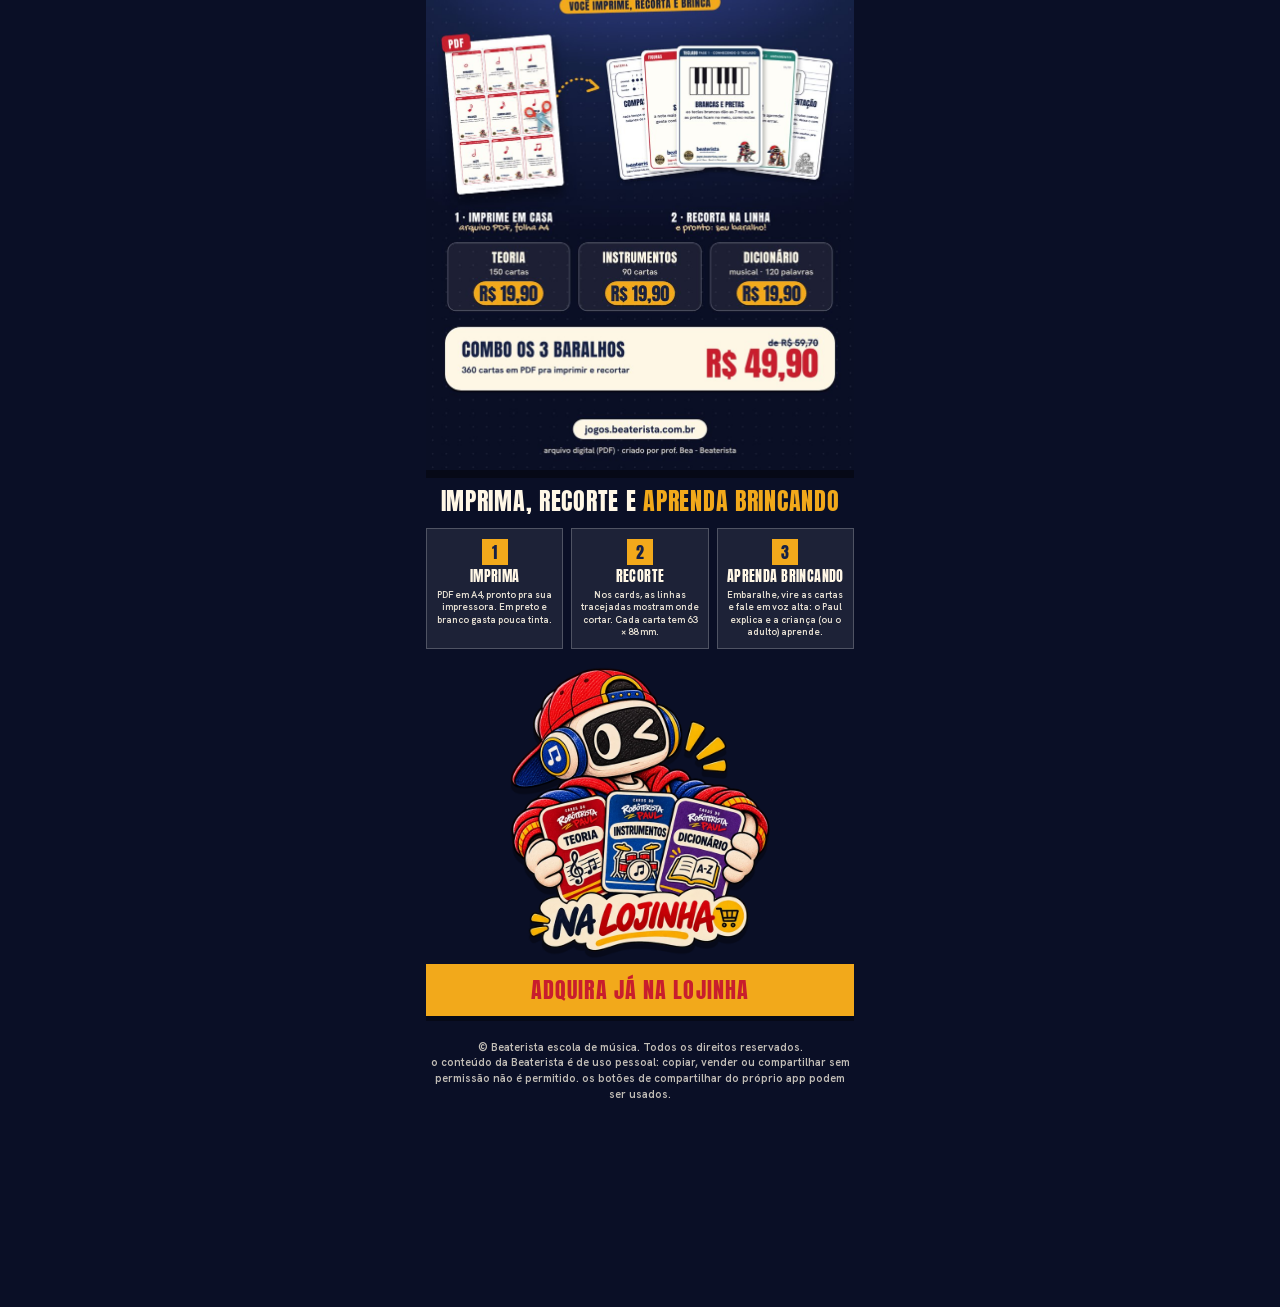
==== commit 4c4f8a67: "Use Beaterista Play shortcut name and announce new address" ====
--- a/index.html
+++ b/index.html
@@ -3,7 +3,7 @@
 <head>
   <meta charset="utf-8">
   <meta name="viewport" content="width=device-width, initial-scale=1, viewport-fit=cover">
-  <title>Beaterista · Alunos</title>
+  <title>Beaterista Play · Alunos</title>
   <meta name="description" content="Beaterista — área do aluno: jogos, Beat Lab e instrumentos.">
   <meta name="robots" content="noindex, nofollow">
   <meta http-equiv="Content-Security-Policy" content="default-src 'self'; img-src 'self' data: blob:; style-src 'self' 'unsafe-inline'; script-src 'self'; connect-src 'self' https://*.supabase.co; media-src 'self' blob:; frame-src 'none'; object-src 'none'; base-uri 'self'; form-action 'self'">
@@ -12,7 +12,7 @@
   <meta name="apple-mobile-web-app-capable" content="yes">
   <meta name="mobile-web-app-capable" content="yes">
   <meta name="apple-mobile-web-app-status-bar-style" content="default">
-  <meta name="apple-mobile-web-app-title" content="Beaterista Alunos">
+  <meta name="apple-mobile-web-app-title" content="Beaterista Play">
   <link rel="manifest" href="manifest-aluno.webmanifest">
   <link rel="apple-touch-icon" href="assets/icons/apple-touch-icon.png">
   <link rel="icon" type="image/png" href="assets/icons/icon-192.png">
--- a/css/app.css
+++ b/css/app.css
@@ -1749,3 +1749,19 @@
 .cod-abas-lista { border: 0 !important; background: #f5efe6 !important; border-radius: 14px !important; }
 .cod-item-act .btn { min-height: 38px; padding: 6px 14px; }
 #view:is([data-page=codigos],[data-page=beaterista],[data-page=acessos],[data-page=resgates],[data-page=planos],[data-page=album-alunos],[data-page=ata],[data-page=ajustes],[data-page=checklist],[data-page=arquivos],[data-page=notas],[data-page=ideias],[data-page=setlist],[data-page=anotacoes]) :is(input, select, textarea):not([type=checkbox]):not([type=radio]):not([type=range]) { width: 100%; min-height: 46px; padding: 10px 14px; font: 600 15px var(--body); color: #1b1818; box-sizing: border-box; }
+/* aba Códigos: importar código do aluno e código bem visível na lista */
+.cod-importar { display: grid; gap: 10px; } .cod-importar .field { display: grid; gap: 4px; } .cod-imp-in { text-transform: uppercase; letter-spacing: .12em; font-weight: 800; }
+.cod-item-code { display: block; font: 800 20px/1.1 ui-monospace, "SFMono-Regular", Menlo, monospace; letter-spacing: .16em; margin: 2px 0; user-select: all; }
+/* lista simples dos códigos (nome · código · copiar · whats), em ordem alfabética */
+.cod-modo { display: flex; gap: 8px; margin: 6px 0; } .cod-modo-bt { border: 2px solid #162146; background: #fff; color: #162146; border-radius: 10px !important; padding: 5px 12px; font: 700 13px "Hanken Grotesk", sans-serif; box-shadow: 2px 3px 0 #162146; cursor: pointer; } .cod-modo-bt.on { background: #f2a91b; }
+.cod-simples { list-style: none; margin: 8px 0 0; padding: 0; display: grid; gap: 0; }
+.cod-simples li { display: grid; grid-template-columns: 1fr auto; grid-template-areas: "nome bt" "code bt"; align-items: center; column-gap: 8px; padding: 8px 0; border-bottom: 1px solid rgba(0,0,0,.1); }
+.cod-simples li.off { opacity: .55; }
+.cod-s-nome { grid-area: nome; font-weight: 700; min-width: 0; } .cod-s-nome small { font-weight: 600; opacity: .8; }
+.cod-s-code { grid-area: code; font: 800 18px/1.1 ui-monospace, "SFMono-Regular", Menlo, monospace; letter-spacing: .16em; user-select: all; }
+.cod-s-bt { grid-area: bt; display: flex; gap: 6px; }
+.home-atu-row { display: flex; justify-content: center; padding: 14px 0 22px; }
+/* nome clicável (editar) e folha de edição */
+.cod-nome-bt { background: none; border: 0; padding: 0; margin: 0; font: inherit; font-weight: 700; color: inherit; text-align: left; cursor: pointer; text-decoration: underline dotted; text-underline-offset: 3px; }
+.cod-nome-bt i { font-style: normal; opacity: .55; }
+.cod-edit { display: grid; gap: 14px; }
--- a/css/paulta.css
+++ b/css/paulta.css
@@ -68,3 +68,10 @@
 .pl-rev-stars { display: flex; flex-wrap: wrap; gap: 4px; justify-content: center; margin: 10px 0; }
 .pl-rev-stars .kx-star { font-size: 1.6rem; }
 .pl-packs { margin-top: 10px; }
+
+/* pauLta da bateria: a PEÇA tem que aparecer (v714, pedido da Bea). Nas imagens das opções e nos cartões de apresentação a peça fica grossa, colorida e com brilho; o resto da bateria fica apagado */
+.pl-optimg g.kp[style*="cfc6b6"],.pl-minikit g.kp[style*="cfc6b6"]{opacity:.4}
+.pl-optimg g.kp:not([style*="cfc6b6"]),.pl-minikit g.kp:not([style*="cfc6b6"]){filter:drop-shadow(0 0 4px var(--c))}
+.pl-optimg g.kp:not([style*="cfc6b6"]) path,.pl-optimg g.kp:not([style*="cfc6b6"]) ellipse,.pl-optimg g.kp:not([style*="cfc6b6"]) circle,.pl-minikit g.kp:not([style*="cfc6b6"]) path,.pl-minikit g.kp:not([style*="cfc6b6"]) ellipse,.pl-minikit g.kp:not([style*="cfc6b6"]) circle{stroke-width:9;fill-opacity:.42}
+.pl-opts.img .pl-opt-btn{min-height:118px}.pl-optimg svg{max-height:128px}
+.pl-minikit{display:block;width:100%;max-height:96px;margin:0 auto 4px}.pl-tcard .pl-minikit{max-width:150px}
--- a/css/palco-skin.css
+++ b/css/palco-skin.css
@@ -32,3 +32,13 @@
 .tocar-raiz[data-skin="b"] .tk-opts button[aria-pressed="true"],.tocar-raiz[data-skin="b"] .tk-opts button.on{background:linear-gradient(180deg,#ff6b81,#d41f3a 55%,#8c1024);box-shadow:0 0 14px #ff3b5c99}
 .tocar-raiz[data-skin="c"] .tk-opts button{background:#fffdf7;color:#1b1818;border:3px solid #1b1818;box-shadow:3px 3px 0 #1b1818;border-radius:14px}
 .tocar-raiz[data-skin="c"] .tk-opts button[aria-pressed="true"],.tocar-raiz[data-skin="c"] .tk-opts button.on{background:#ffd23f}
+.tocar-raiz .kd-rolar { position: relative; min-width: 0; }
+.tocar-raiz .kd-rolar > .kd-modes { flex-wrap: nowrap; overflow-x: auto; justify-content: flex-start; gap: 8px; padding: 2px 40px 8px 2px; margin: 0; scrollbar-width: none; -webkit-overflow-scrolling: touch; scroll-snap-type: x proximity; overscroll-behavior-x: contain; }
+.tocar-raiz .kd-rolar > .kd-modes::-webkit-scrollbar { display: none; }
+.tocar-raiz .kd-rolar .kd-modes > * { flex: 0 0 auto; white-space: nowrap; scroll-snap-align: start; }
+.tocar-raiz .kd-rolar .kd-themes { display: flex; }
+.tocar-raiz .kd-rolar-b { position: absolute; top: 0; bottom: 6px; margin: auto 0; width: 34px; height: 34px; padding: 0 0 3px; border: 2px solid #1b1818; border-radius: 50%; background: #ffd166; color: #1b1818; font: 900 24px/1 var(--body, system-ui); box-shadow: 2px 2px 0 #1b1818; cursor: pointer; z-index: 2; }
+.tocar-raiz .kd-rolar-b.dir { right: 2px; } .tocar-raiz .kd-rolar-b.esq { left: 2px; }
+.tocar-raiz .kd-rolar-b[hidden] { display: none; }
+.tocar-raiz .kd-rolar > .kd-modes{padding-left:14px}
+.tocar-raiz .kd-modes > small{padding-right:2px}
--- a/css/jogos.css
+++ b/css/jogos.css
@@ -114,7 +114,7 @@
 /* quebra-cabeça */
 .jg-qprev{width:100%;max-width:420px;border-radius:12px;border:2px solid var(--jg-navy);display:block;margin:6px 0}
 .jg-chk{display:flex;align-items:center;gap:8px;min-height:44px}.jg-chk input{width:22px;height:22px}
-.jg-boardwrap{margin:8px 0;max-width:100%}.jg-boardwrap.zoom{overflow:auto;border-radius:12px}.jg-boardwrap.zoom .jg-pboard{width:170%}
+.jg-boardwrap{margin:8px 0;max-width:100%}.jg-boardwrap.zoom{overflow:auto;border-radius:12px}.jg-boardwrap.zoom .jg-pboard{width:170%}.jg-boardwrap.zoom.mega .jg-pboard{width:260%}
 .jg-pboard{display:grid;gap:0;width:100%;background:#e6d9bd;border:2px solid var(--jg-navy);border-radius:10px;overflow:hidden;touch-action:manipulation}
 .jg-pz{display:block;background-repeat:no-repeat;border:0;padding:0;min-width:0}
 .jg-pz.slot{background:transparent;outline:1px dashed #14203655;outline-offset:-1px;cursor:pointer}.jg-pz.slot:disabled{cursor:default}.jg-pz.slot.hint{outline:3px solid var(--jg-red);outline-offset:-3px;background:#bd173333;animation:jgpop .5s 2}
@@ -1807,6 +1807,7 @@
 .tk-panel.bmr .tk-opts{justify-content:center;gap:8px}
 .tk-panel.bmr .tk-opts .chip,.tk-panel.bmr .tk-opts button{border-radius:99px}
 .kd-canhota{border-radius:99px}
+.ps-pills{display:flex;flex-wrap:wrap;gap:6px;justify-content:center}.ps-pill{font-style:normal;font:700 11px "Hanken Grotesk",sans-serif;border:2px solid #f2a91b;color:#f2a91b;border-radius:99px!important;padding:3px 10px}
 
 /* ---- bateria mais tocável no celular: kit ocupa quase a largura toda (peças maiores) ---- */
 @media (max-width:560px){.tk-kit{padding:8px 2px!important}[data-kit-theme] :is(.kd-kit.kd-kit-free,.tk-art){padding:4px!important;border-radius:22px}.tk-kit .kd-modelos{padding:0 10px}}
@@ -1903,3 +1904,81 @@
 .fgc-pc .fgc-svg svg,.fgc-op .fgc-svg svg,.fgc-pc svg,.fgc-op svg{filter:none!important;color:#0b1020}
 .fgc-pc svg,.fgc-op svg{width:100%;height:100%;max-height:70px}
 .fg-wrap .tr-count{text-shadow:0 2px 0 #000}
+
+
+/* ícones do Robôterista Paul nos botões e cards */
+.ic-paul { display: inline-block; object-fit: contain; vertical-align: middle; flex: none; }
+.ic-lbl { display: inline-flex; align-items: center; gap: 6px; }
+.al-subnav .al-ic { display: inline-flex; align-items: center; } .al-subnav .al-ic .ic-paul { margin-right: 2px; }
+.ic-passe-topo { display: flex; justify-content: center; }
+.lj-pm h3 .ic-paul { margin-right: 8px; vertical-align: -8px; }
+.tr-card.go .ic-paul { margin-bottom: 2px; }
+.hj-roleta > span { display: inline-flex; }
+.lj-passe .lj-pm h3 .ic-paul { width: 30px !important; height: 30px !important; max-width: none; margin: 0 8px 0 0; vertical-align: -8px; display: inline-block; }
+
+/* as estrelinhas de favorito só aparecem quando a pessoa toca em "☆ escolher favoritos" (antes tapavam o desenho e o nome dos jogos) */
+.jgx-cell .jgx-star { display: none; }
+.jg-cat.jgx-favmode .jgx-star, .jgx-favmode .jgx-star, .jgx-editing .jgx-star { display: block; }
+.jgx-bar { flex-wrap: nowrap; } .jgx-bar .jgx-chip { padding: 0 10px; font-size: 12.5px; white-space: nowrap; } .jgx-bar .jgx-edit { margin-left: auto; }
+/* Detetive Note: opção "100 bpm" pra adultos (mundo 1) */
+.jg-detetive .dn-rapido{display:flex;align-items:center;gap:8px;width:100%;margin:0 0 10px;padding:7px 10px;border:2px solid #1b1818;border-radius:10px;background:#fffdf7;color:#1b1818;box-shadow:2px 2px 0 #1b1818;text-align:left;cursor:pointer}
+.jg-detetive .dn-rapido b{font:800 13px var(--body,inherit);white-space:nowrap}.jg-detetive .dn-rapido small{font:600 11px var(--body,inherit);opacity:.8}
+.jg-detetive .dn-rapido.on{background:#e3a82f;transform:translate(2px,2px);box-shadow:0 0 0 #1b1818}
+/* Detetive Note: ícones da Bea no lugar dos emojis (cartas e chips de estilo) */
+.jg-detetive .dn-face .dn-ico{width:46px;height:46px;object-fit:contain;display:block}
+.jg-detetive .dn-estilos button .dn-ico{width:24px;height:24px;object-fit:contain;display:block}
+/* notas caindo (v726, pedido da Bea): a figura cai SEM o quadro branco (como um PNG transparente), clarinha com um brilho */
+.fgq-cai,.fg-wrap:has(.fg-cena) .fgq-cai{background:none!important;box-shadow:none!important;border:0!important;padding:0!important;filter:drop-shadow(0 0 8px #8fb8ff) drop-shadow(0 3px 2px #000a)}
+.fgq-campo.q4 .fgq-cai{width:66px}
+
+/* FIGURAS SEM O QUADRO BRANCO (v731, pedido da Bea: "em qualquer jogo"): a figura/nota que o jogo mostra sozinha (monte a figura, qual é o nome…) aparece direto no fundo, sem retângulo branco em volta */
+.jg-figurix .fx-big,.jg-figurix[data-skin="c"] .fx-big{background:none!important;border:0!important;box-shadow:none!important;padding:0!important;border-radius:0!important}
+/* montar nota da Fuga (visual do laboratório): sem painel claro; a figura em branco-azulado direto no monitor escuro */
+.fg-wrap:has(.fg-cena) .fgn-cena{background:none!important;border:0!important;box-shadow:none!important}
+.fg-wrap:has(.fg-cena) .fgn-nota [stroke="#1b1818"]{stroke:#f4f8ff!important}.fg-wrap:has(.fg-cena) .fgn-nota [fill="#1b1818"]{fill:#f4f8ff!important}.fg-wrap:has(.fg-cena) .fgn-nota [fill="#fffdf8"]{fill:none!important}
+.fg-wrap:has(.fg-cena) .fgn-nota{filter:drop-shadow(0 0 8px #8fb8ff)}
+
+/* Figurix: LETRAS MAIORES (v732, pedido da Bea: "nem dá pra ler"). Tela "monte as notas" (quantas cabem…) e os textos pequenos do jogo */
+.jg-figurix .fx-arv{grid-template-columns:84px 1fr;gap:6px 12px;padding:12px 14px}
+.jg-figurix .fx-arv .fx-fig.sm{width:84px}.jg-figurix .fx-arv .fx-fig.sm svg{max-height:96px}
+.jg-figurix .fx-arv-t b{font-size:26px;line-height:1.1}
+.jg-figurix .fx-arv-t small{font-size:17px;font-weight:700;opacity:1;color:#3a2f2a;line-height:1.25}
+.jg-figurix .fx-arv .fx-opts{gap:10px}.jg-figurix .fx-arv .fx-n{min-height:64px;min-width:76px;font-size:28px;font-weight:800;padding:4px 12px}
+.jg-figurix .fx-arv .fx-num,.jg-figurix .fx-num{font-size:44px;font-weight:800}
+.jg-figurix .fx-q{font-size:26px!important;line-height:1.15}
+.jg-figurix .fx-lab{font-size:17px!important}.jg-figurix .fx-txt{font-size:17px}.jg-figurix .fx-pal{font-size:17px!important}.jg-figurix .fx-duas{font-size:26px}
+
+/* Figurix · tetris (v733, pedido da Bea: "muito feio"): 3 faixas, figura caindo SEM o quadro branco, nomes e Paul maiores */
+.jg-figurix .fx-campo.n3::before{display:none!important}
+.jg-figurix .fx-campo.n3 .fx-div{position:absolute;top:0;bottom:0;border-left:3px dashed #14203666;z-index:1}
+.jg-figurix .fx-campo.n3 .fx-cai,.jg-figurix[data-skin="c"] .fx-campo.n3 .fx-cai{background:none!important;border:0!important;box-shadow:none!important;padding:0!important;border-radius:0!important;width:96px;filter:drop-shadow(0 4px 3px #14203655)}
+.jg-figurix .fx-paul.n3,.jg-figurix[data-skin="c"] .fx-paul.n3{left:50%;transform:translateX(-50%);width:92px;z-index:3;transition:left .15s ease}
+.jg-figurix .fx-nome.n3,.jg-figurix[data-skin="c"] .fx-nome.n3{right:auto;bottom:10px;font-size:19px;line-height:1.1;padding:12px 4px;text-align:center;z-index:2;overflow-wrap:anywhere}
+.jg-figurix[data-skin="c"] .fx-campo.n3{background:linear-gradient(#a9dcff,#fff4cc 75%,#ffe7a0)}
+
+/* Figurix · monte a figura: colchetes 0 1 2 3 4 todos na mesma linha, sem estourar (v735, pedido da Bea) */
+.jg-figurix .fx-colch{display:flex;flex-wrap:nowrap;gap:8px}
+.jg-figurix .fx-colch .fx-peca{flex:1 1 0;min-width:0!important;padding:6px 2px;min-height:66px;font-size:26px!important;font-weight:800;line-height:1}
+
+/* Figurix: botão "conferir" (e os outros do rodapé) GRANDE (v736, pedido da Bea) */
+.jg-figurix .jg-actions{display:flex;gap:10px;margin-top:14px}
+.jg-figurix .jg-actions .btn{flex:1 1 auto;min-height:68px;font-size:26px;font-weight:800;padding:12px 24px;border-radius:16px}
+.jg-figurix .jg-actions .btn.primary:disabled{opacity:.55}
+
+/* Figurix · "monte as notas" no jeito C (adesivos), igual ao resto do jogo (v737, pedido da Bea): cartões brancos de borda grossa, botões coloridos, título em Anton e a BARRA que mostra a figura-base dividida */
+.jg-figurix[data-skin="c"] .fx-arvore{gap:12px}
+.jg-figurix[data-skin="c"] .fx-arv{background:#fff;border:4px solid #fff;border-radius:18px;box-shadow:0 3px 0 #0002,0 0 0 2px #0001;color:#1c1330;grid-template-columns:84px 1fr;padding:12px 12px 14px}
+.jg-figurix[data-skin="c"] .fx-arv.ok{background:#a8e6b4}
+.jg-figurix[data-skin="c"] .fx-arv-t b{font:400 28px/1.05 'Anton',Impact,sans-serif;text-transform:uppercase;letter-spacing:.02em}
+.jg-figurix[data-skin="c"] .fx-arv-t small{font-size:17px;font-weight:700;color:#3a2f2a}
+.jg-figurix[data-skin="c"] .fx-arv .fx-opts{grid-column:1/-1;display:grid;grid-template-columns:repeat(4,1fr);gap:8px}
+.jg-figurix[data-skin="c"] .fx-arv .fx-n{border:4px solid #fff;border-radius:16px;box-shadow:0 3px 0 #0002,0 0 0 2px #0001;min-height:68px;min-width:0;font:400 30px 'Anton',Impact,sans-serif;color:#fff;padding:0}
+.jg-figurix[data-skin="c"] .fx-arv .fx-n.c1{background:#e5322d}.jg-figurix[data-skin="c"] .fx-arv .fx-n.c2{background:#1fb5a8}.jg-figurix[data-skin="c"] .fx-arv .fx-n.c3{background:#f2a91b;color:#1c1330}.jg-figurix[data-skin="c"] .fx-arv .fx-n.c4{background:#3d6df2}
+.jg-figurix[data-skin="c"] .fx-arv .fx-n:disabled{background:#ff8a8f;opacity:.7}
+.jg-figurix[data-skin="c"] .fx-arv .fx-num{font:400 48px 'Anton',Impact,sans-serif;grid-column:1/-1;justify-self:end;margin-top:-34px;color:#14602a}
+.jg-figurix .fx-barra{grid-column:1/-1;display:grid;grid-template-columns:repeat(var(--n),1fr);height:56px;margin-top:8px;border:4px solid #1c1330;border-radius:12px;overflow:hidden;background:#fff3c2}
+.jg-figurix .fx-barra i{display:grid;place-items:center;border-right:3px solid #1c1330;padding:2px;min-width:0}.jg-figurix .fx-barra i:last-child{border-right:0}
+.jg-figurix .fx-barra.fina i{border-right:1px solid #1c1330;background:linear-gradient(#ffd34f,#f2a91b)}
+.jg-figurix .fx-barra .fx-fig.xs{width:100%;max-width:30px}.jg-figurix .fx-barra .fx-fig.xs svg{width:100%;height:auto;max-height:44px}
+.jg-figurix .fx-barra{height:76px}.jg-figurix .fx-barra .fx-fig.xs{max-width:44px}.jg-figurix .fx-barra .fx-fig.xs svg{max-height:66px}
+.jg-figurix[data-skin="c"] .fx-arv .fx-num{margin-top:-30px}
--- a/css/inicio.css
+++ b/css/inicio.css
@@ -123,3 +123,49 @@
 /* o + do "quero + estrelas" bem maior */
 .in-mais { display: inline-flex; align-items: center; justify-content: center; gap: 4px; }
 .in-mais-plus { font: 400 30px/0.7 "Anton", sans-serif; color: #ffd24a; display: inline-block; position: relative; top: -4px; }
+/* aviso "tem coisa nova no app" dentro do Início */
+body:has(.inicio) .atualiza-bar { display: none !important; }
+.in-atu { display: flex; align-items: center; gap: 12px; padding: 12px 14px; border-radius: 18px !important; background: linear-gradient(135deg, #c81e2d, #8e1b2c); color: #fff; box-shadow: 0 10px 18px rgba(0,0,0,.4); border: 1px solid rgba(255,255,255,.25); }
+.in-atu[hidden] { display: none; }
+.in-atu > span { font-size: 24px; flex: none; }
+.in-atu p { margin: 0; flex: 1; min-width: 0; } .in-atu b { display: block; font: 400 18px/1.1 "Anton", sans-serif; text-transform: uppercase; } .in-atu small { display: block; color: #fff !important; opacity: .92; font-size: 12px; margin-top: 2px; }
+.in-atu .in-atu-bt { margin: 0; flex: none; padding: 9px 14px 6px; font-size: 15px; }
+/* card da roleta mais fino: texto na horizontal em cima, os 2 botões lado a lado embaixo */
+.in-roleta { display: grid !important; grid-template-columns: 64px 1fr; grid-template-areas: "ic tx" "bts bts"; align-items: center; column-gap: 12px; row-gap: 10px; padding: 12px 14px 14px !important; }
+.in-roleta .in-roleta-ic { grid-area: ic; width: 64px !important; height: 64px !important; }
+.in-roleta .in-card-tx { grid-area: tx; min-width: 0; }
+.in-roleta .in-card-tx b { font-size: 20px; line-height: 1.05; }
+.in-roleta .in-card-tx em { display: block; margin-top: 3px; font-size: 12px; }
+.in-roleta .in-roleta-bts { grid-area: bts; flex-direction: row; gap: 8px; }
+.in-roleta .in-roleta-bts > * { flex: 1; text-align: center; white-space: nowrap; }
+.in-roleta .in-roleta-bts .in-btn { padding: 9px 10px 6px; }
+
+/* passe com "sobre mim" (etiquetas) e 6 favoritos pequenos numa fileira (opção B6 da Bea) */
+.in-passe { height: 324px; }
+.in-passe .in-esq { position: absolute; left: 18px; top: 44px; width: 192px; }
+.in-passe .in-esq .in-nome { position: static !important; padding-top: 4px; }
+.in-passe .in-favt { position: absolute; left: 18px; top: 180px; margin: 0; }
+.in-passe .in-favs { position: absolute; left: 14px; right: 14px; top: 198px; justify-content: space-between; gap: 2px; }
+.in-passe .in-fav { width: 50px; flex: none; }
+.in-passe .in-fav-foto { width: 42px; height: 42px; border-width: 2px; }
+.in-passe .in-fav.tem .in-fav-foto { border-width: 2px; }
+.in-passe .in-fav-foto i { font-size: 20px; }
+.in-passe .in-fav small { font-size: 9px; margin-top: 3px; }
+.in-pills { display: flex; flex-wrap: wrap; gap: 4px; margin-top: 4px; }
+.in-pill { border: 0; border-radius: 99px !important; padding: 4px 9px; font: 700 10.5px "Hanken Grotesk", sans-serif; background: #2a1a05; color: #fbe3a3; cursor: pointer; max-width: 100%; white-space: nowrap; overflow: hidden; text-overflow: ellipsis; }
+.in-pill:not(.tem) { background: transparent; color: rgba(42,26,5,.7); border: 2px dashed rgba(42,26,5,.45); padding: 2px 8px; }
+.in-sobre { display: grid; gap: 12px; } .in-sobre-t { margin: 0; font-weight: 700; }
+.in-sobre-chips { display: flex; flex-wrap: wrap; gap: 8px; }
+.in-sobre-add { display: flex; gap: 8px; align-items: center; } .in-sobre-add[hidden] { display: none; } .in-sobre-in { flex: 1; min-width: 0; }
+.in-passe .in-fav small { color: #2a1a05; }
+.in-sobre-erro { margin: 0; min-height: 0; color: #c81e2d; font-weight: 700; font-size: 13px; } .in-sobre-erro:empty { display: none; }
+/* chips da folha "sobre mim": retângulo curto, texto pequeno, sombra deslocada (jeito dos chips da Bea) */
+.in-sobre-chips button { border: 2px solid #162146; background: #fff; color: #162146; border-radius: 10px !important; padding: 6px 12px; font: 700 13px "Hanken Grotesk", sans-serif; box-shadow: 2px 3px 0 #162146; cursor: pointer; }
+.in-sobre-chips button.on, .in-sobre-chips button[aria-pressed="true"] { background: #f2a91b; }
+.in-sobre-chips .in-sobre-mais { border-style: dashed; background: transparent; }
+
+/* compartilhar meu passe: faixa fininha embaixo do passe */
+.in-share { display: flex; align-items: center; gap: 8px; margin-top: -2px; color: #fff7e6; font: 700 12px "Hanken Grotesk", sans-serif; letter-spacing: .08em; text-transform: uppercase; }
+.in-share > span { flex: 1; opacity: .85; }
+.in-share-bt { border: 2px solid #f2a91b; background: transparent; color: #f2a91b; border-radius: 99px !important; padding: 6px 16px; font: 800 13px "Hanken Grotesk", sans-serif; cursor: pointer; }
+.in-share-bt:disabled { opacity: .5; }
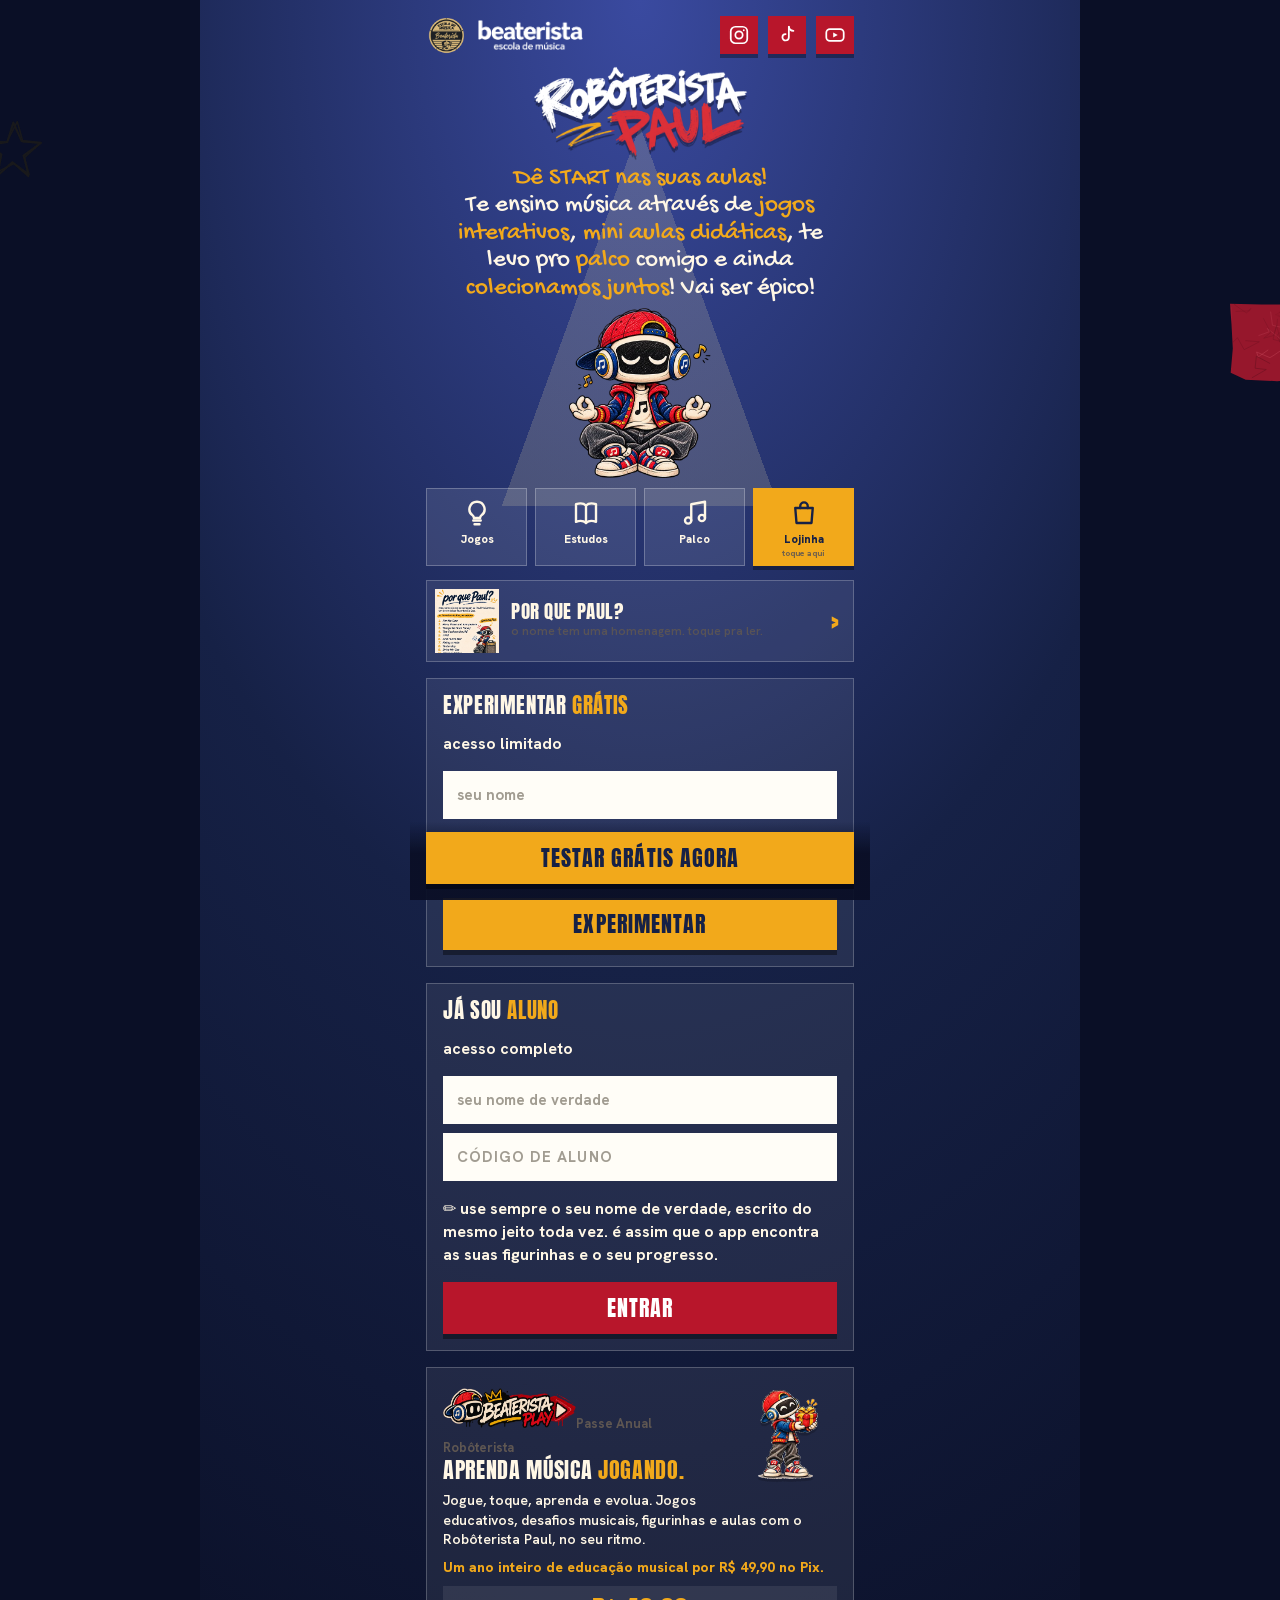
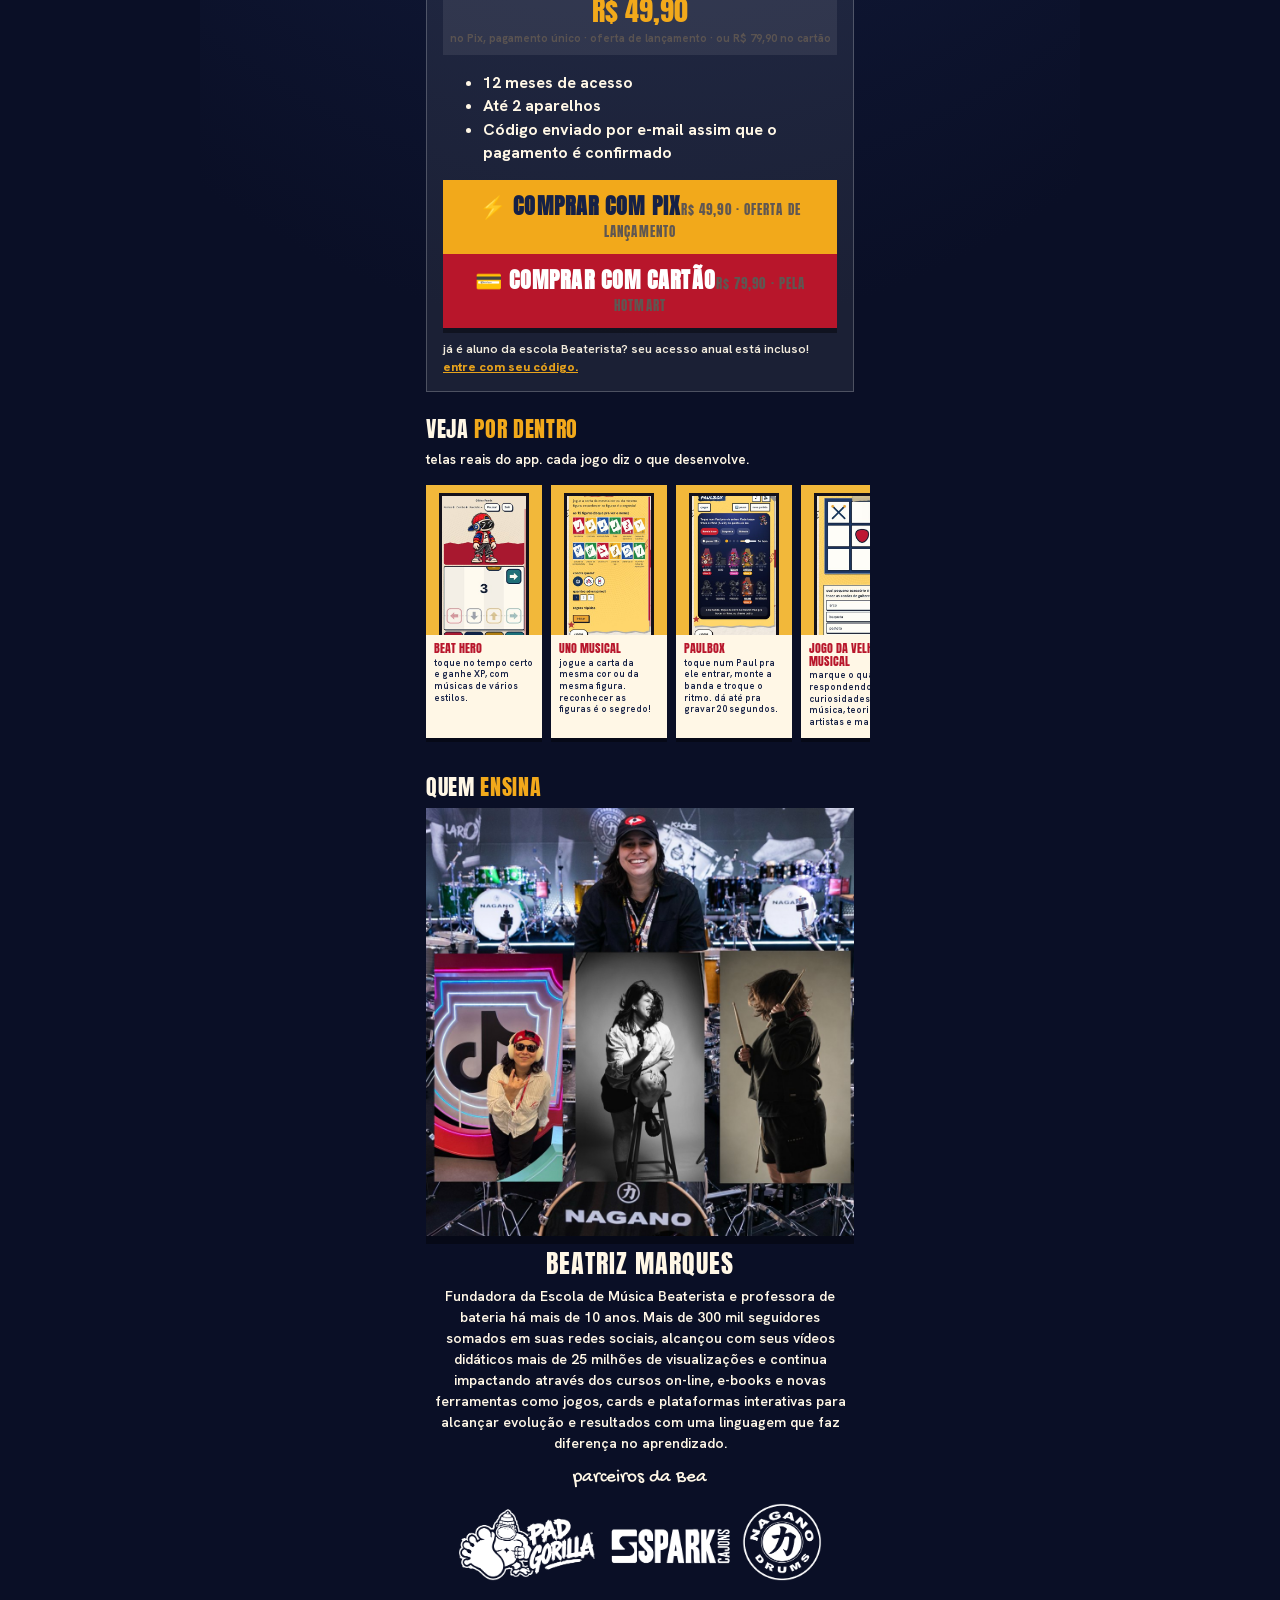
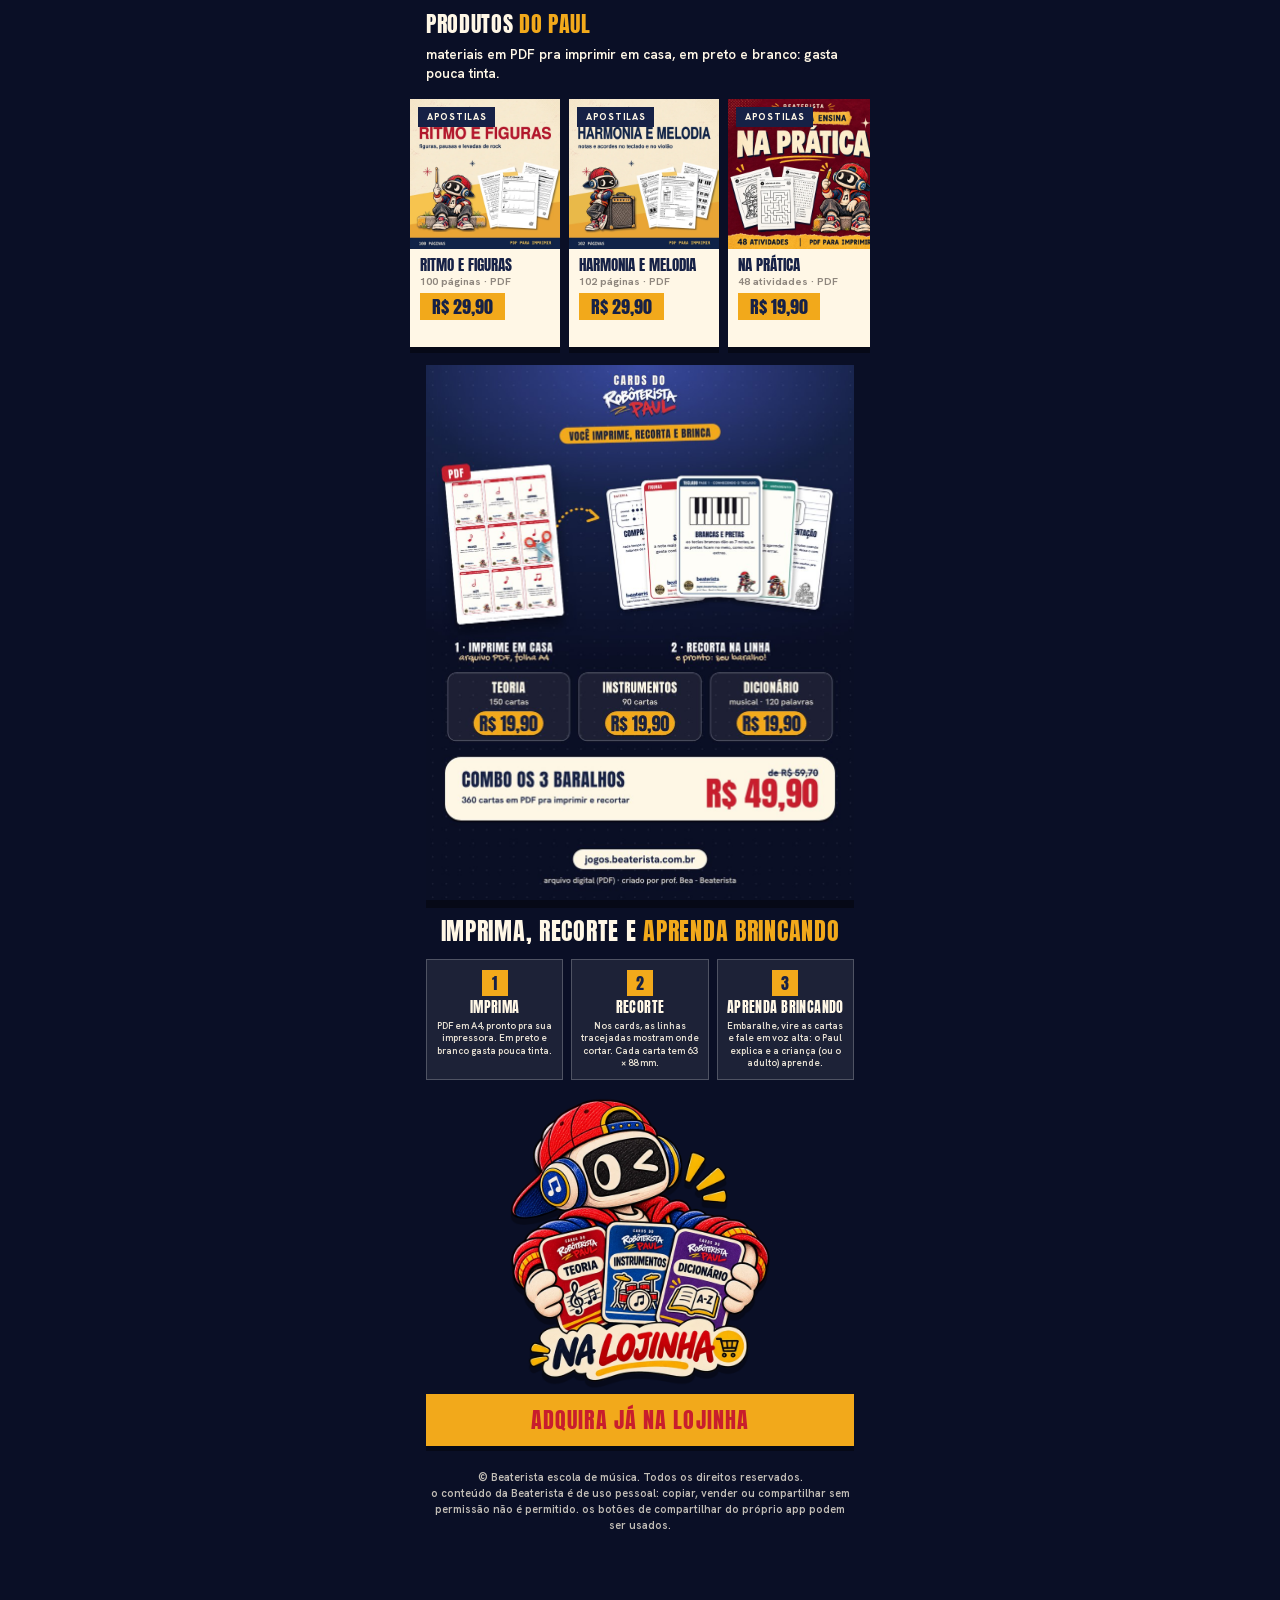
==== commit 5c49f7ab: "Presente do Paul: cartao no Inicio (so experimentar), formulario (e-mail ou WhatsApp, idade 4-12/13-" ====
--- a/index.html
+++ b/index.html
@@ -37,6 +37,7 @@
   <link rel="stylesheet" href="css/inicio.css">
   <link rel="stylesheet" href="css/paul-dicas.css">
   <link rel="stylesheet" href="css/cara-musical.css">
+  <link rel="stylesheet" href="css/presente.css">
 </head>
 <body class="aluno">
   <div id="decor" aria-hidden="true"><span class="wash w1"></span><span class="wash w2"></span><span class="wash w3"></span></div>
--- a/css/inicio.css
+++ b/css/inicio.css
@@ -169,3 +169,10 @@
 .in-share > span { flex: 1; opacity: .85; }
 .in-share-bt { border: 2px solid #f2a91b; background: transparent; color: #f2a91b; border-radius: 99px !important; padding: 6px 16px; font: 800 13px "Hanken Grotesk", sans-serif; cursor: pointer; }
 .in-share-bt:disabled { opacity: .5; }
+
+/* Aviso de continuidade para aluno cuja matrícula gratuita terminou. */
+.in-exaluno { border: 2px solid #f2b73a; background: #241824; color: #fff2df; border-radius: 14px !important; padding: 15px; display: grid; gap: 8px; }
+.in-exaluno > strong { font: 400 23px/1 'Anton', sans-serif; text-transform: uppercase; color: #ffd26d; }
+.in-exaluno p { margin: 0; font: 600 13px/1.45 'Hanken Grotesk', sans-serif; }
+.in-exaluno b { color: #ffd26d; }
+.in-exaluno-bt { display: inline-block; width: fit-content; border-radius: 8px !important; background: #d32132; color: white !important; padding: 10px 14px; font: 800 13px/1.25 'Hanken Grotesk', sans-serif; text-decoration: none; }
--- a/css/presente.css
+++ b/css/presente.css
@@ -0,0 +1,13 @@
+/* Presente do Paul: cartão do Início, formulário e lista da professora */
+.pr-cartao{display:grid;grid-template-columns:72px 1fr auto;gap:10px;align-items:center;margin:4px 0;padding:10px 12px;border:3px solid var(--ink,#1b1818);border-radius:16px 6px 16px 6px;background:var(--note,#fff0da);color:var(--ink,#1b1818);box-shadow:4px 4px 0 var(--ink,#1b1818)}
+.pr-cartao img{width:72px;height:72px;object-fit:contain}.pr-cartao b{display:block;font:800 17px/1.15 var(--display,Georgia,serif);font-style:italic}.pr-cartao small{display:block;margin-top:2px;font:700 12.5px/1.3 var(--body,sans-serif);opacity:.8}
+.pr-abrir{min-height:44px;padding:8px 16px;border:3px solid var(--ink,#1b1818);border-radius:999px;background:var(--accent,#b5162b);color:#fff;font:900 14px/1 var(--body,sans-serif);cursor:pointer;box-shadow:3px 3px 0 var(--ink,#1b1818)}
+.pr-form{display:grid;gap:12px}.pr-intro{margin:0;font-size:14px}.pr-campo{display:grid;gap:6px;margin:0}.pr-campo>span{font:800 13px/1.2 var(--body,sans-serif)}
+.pr-chips{display:flex;flex-wrap:wrap;gap:8px}.pr-chip{min-height:44px;padding:8px 14px;border:2px solid var(--line-strong,#555);border-radius:12px;background:var(--card,#fff);color:inherit;font:700 14px/1 var(--body,sans-serif);cursor:pointer}
+.pr-chip.on{background:var(--accent,#b5162b);border-color:var(--accent,#b5162b);color:#fff}
+.pr-aceita{display:flex;gap:10px;align-items:flex-start;font:700 13.5px/1.35 var(--body,sans-serif)}.pr-aceita input{width:22px;height:22px;margin-top:1px;flex:none}
+.pr-lgpd{margin:0;font-size:12px;line-height:1.4}.pr-erro{margin:0;min-height:1.2em;color:var(--bad,#b5162b);font:800 13.5px/1.3 var(--body,sans-serif)}
+.pr-ok{display:grid;gap:10px;justify-items:center;text-align:center}.pr-ok .pr-lista{display:grid;gap:8px;width:100%}.pr-paul{width:96px;height:96px;object-fit:contain}
+.pl-lista{display:grid;gap:8px}.pl-item{display:grid;gap:2px;padding:8px 10px;border:1px solid var(--line,#ccc);border-radius:10px;font:600 13px/1.35 var(--body,sans-serif)}.pl-item b{font-size:14px}
+.pl-novid{display:inline-block;margin-left:6px;padding:1px 8px;border-radius:99px;background:var(--ok,#1f6b3f);color:#fff;font-size:11px;font-weight:800}
+.pl-filtros{display:flex;flex-wrap:wrap;gap:8px;margin:8px 0}
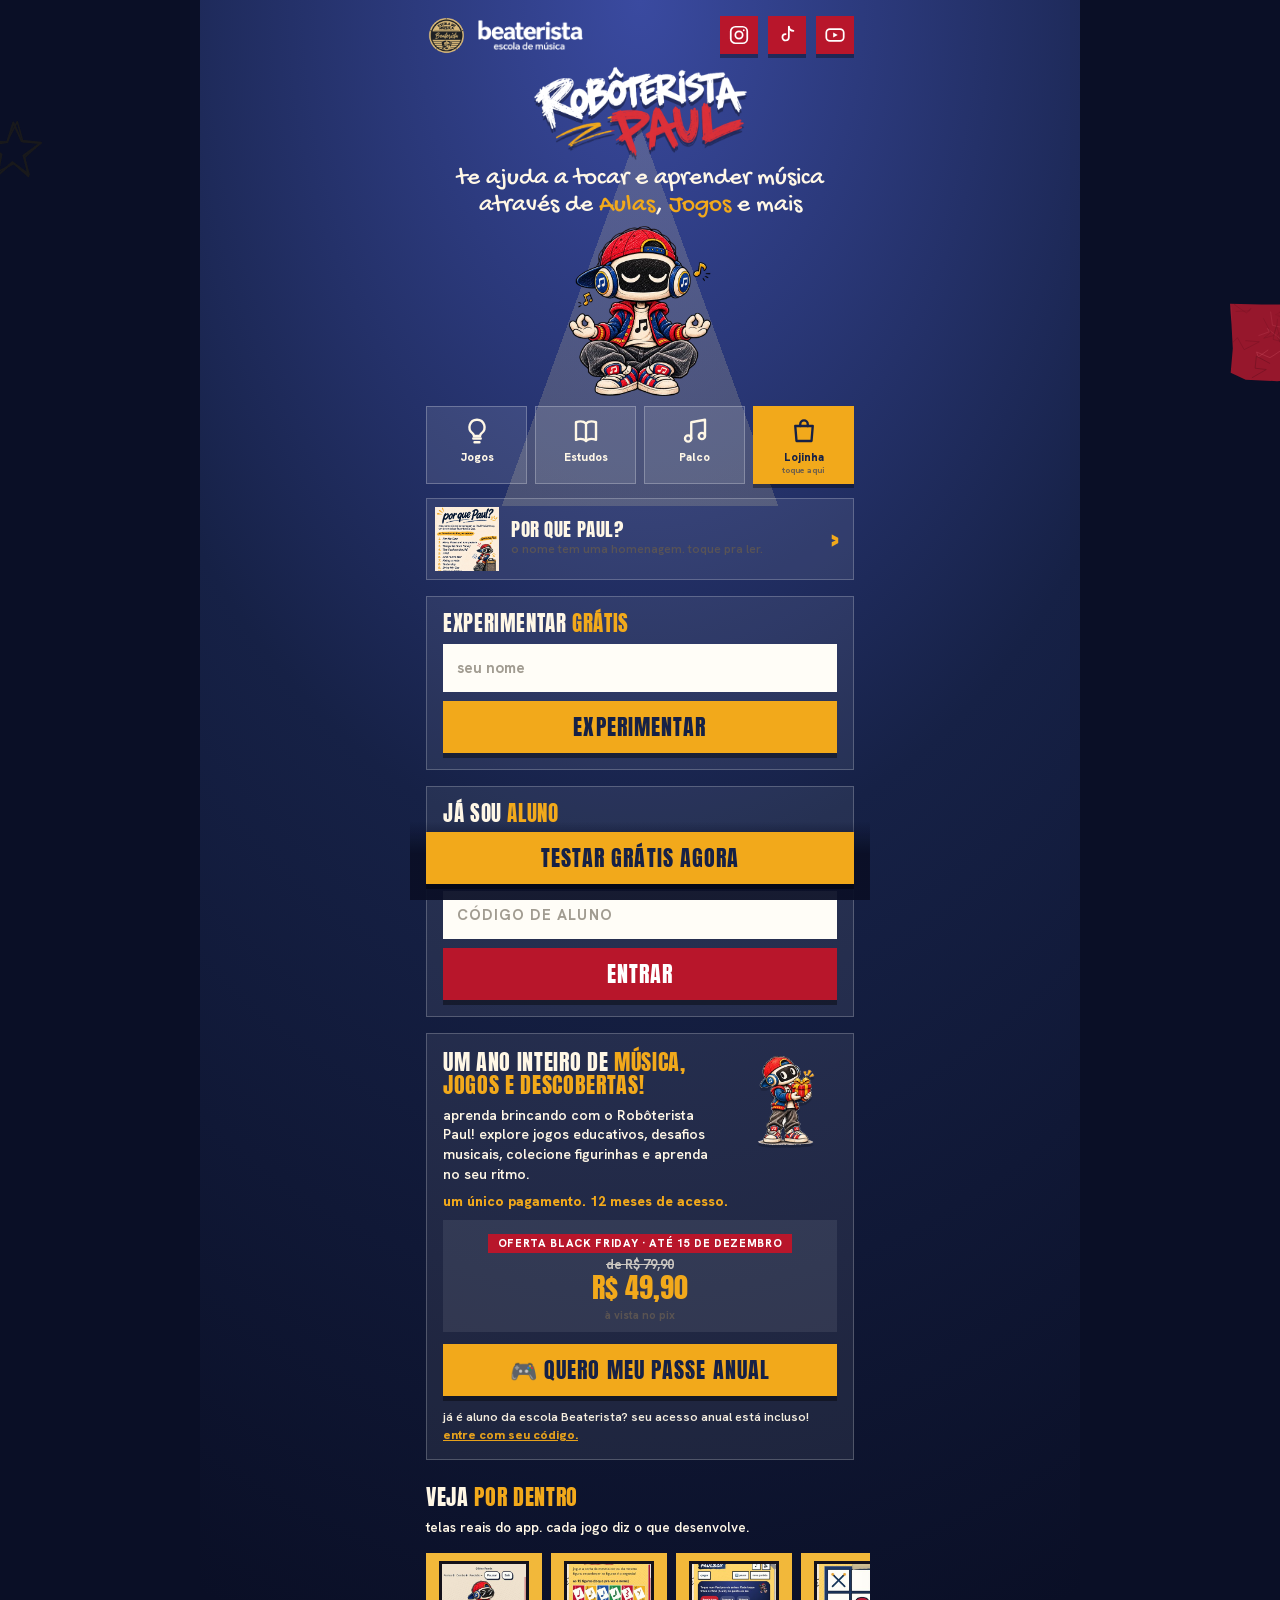
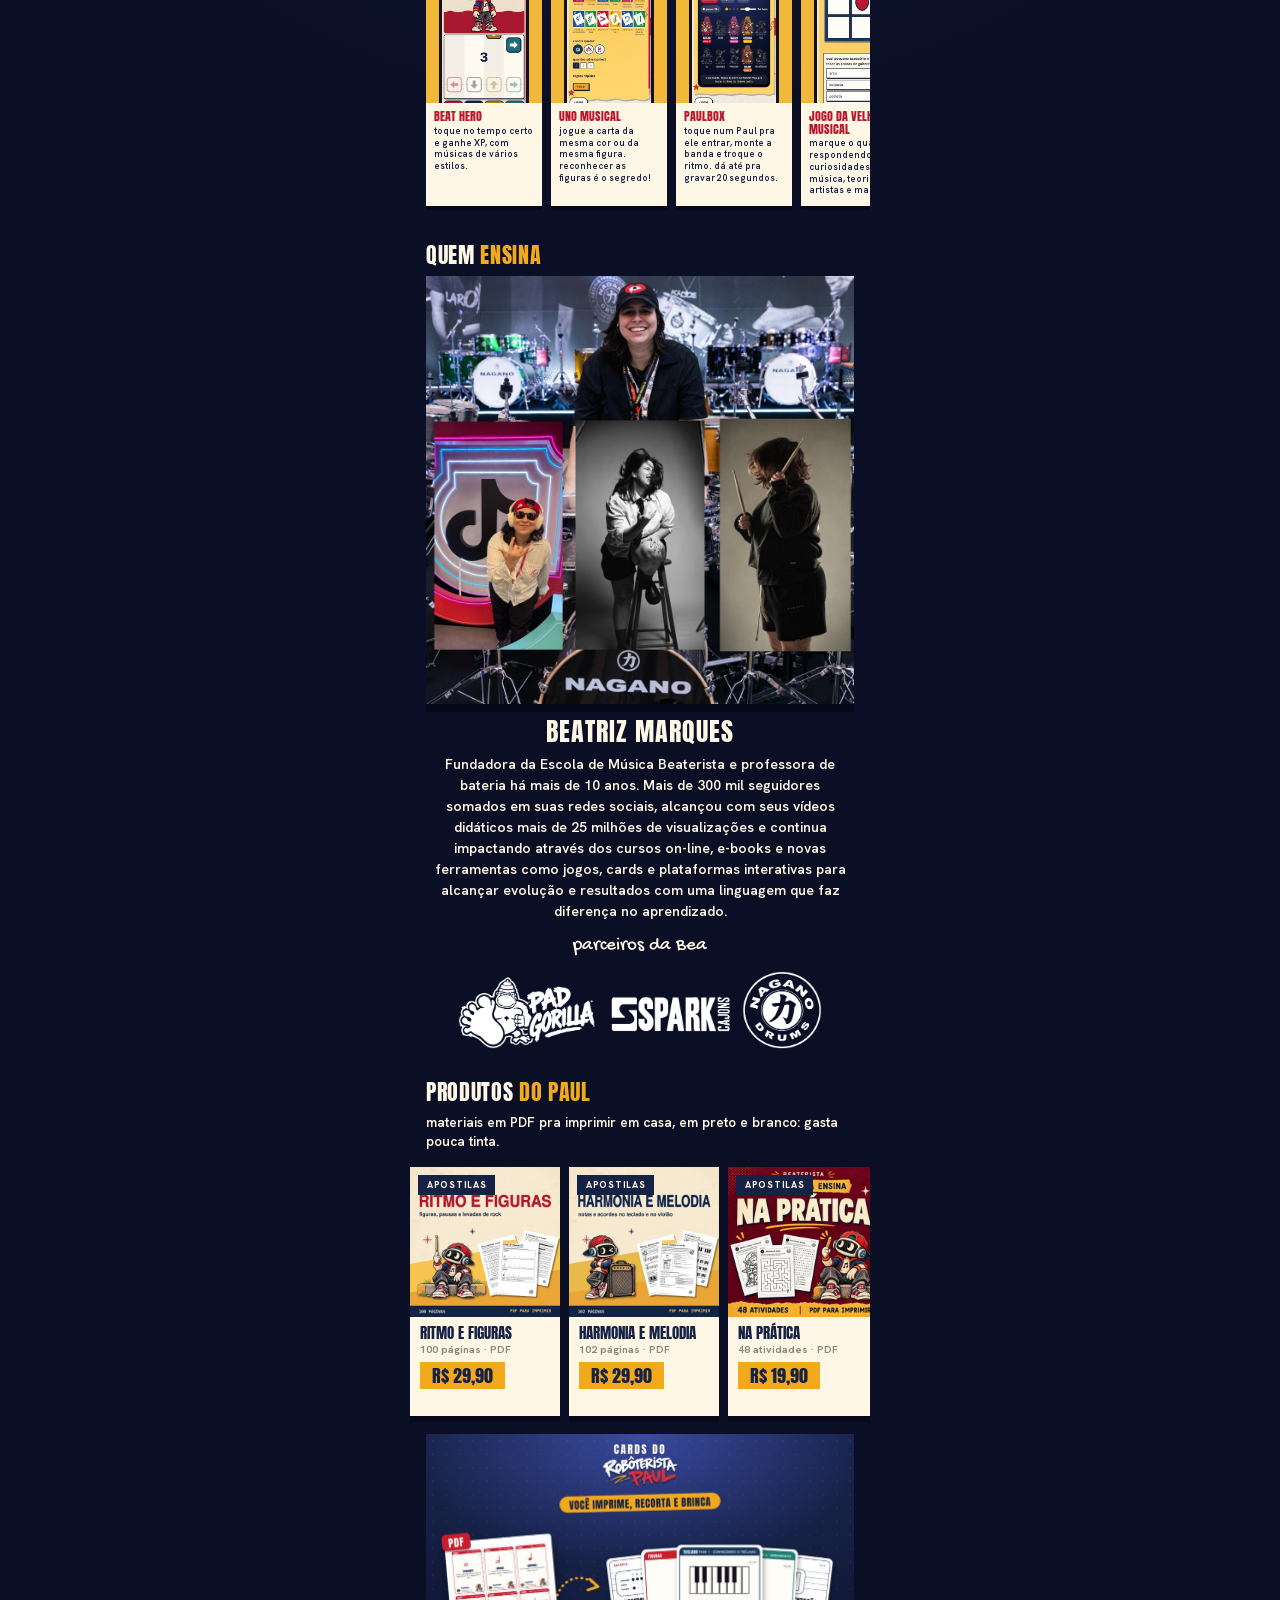
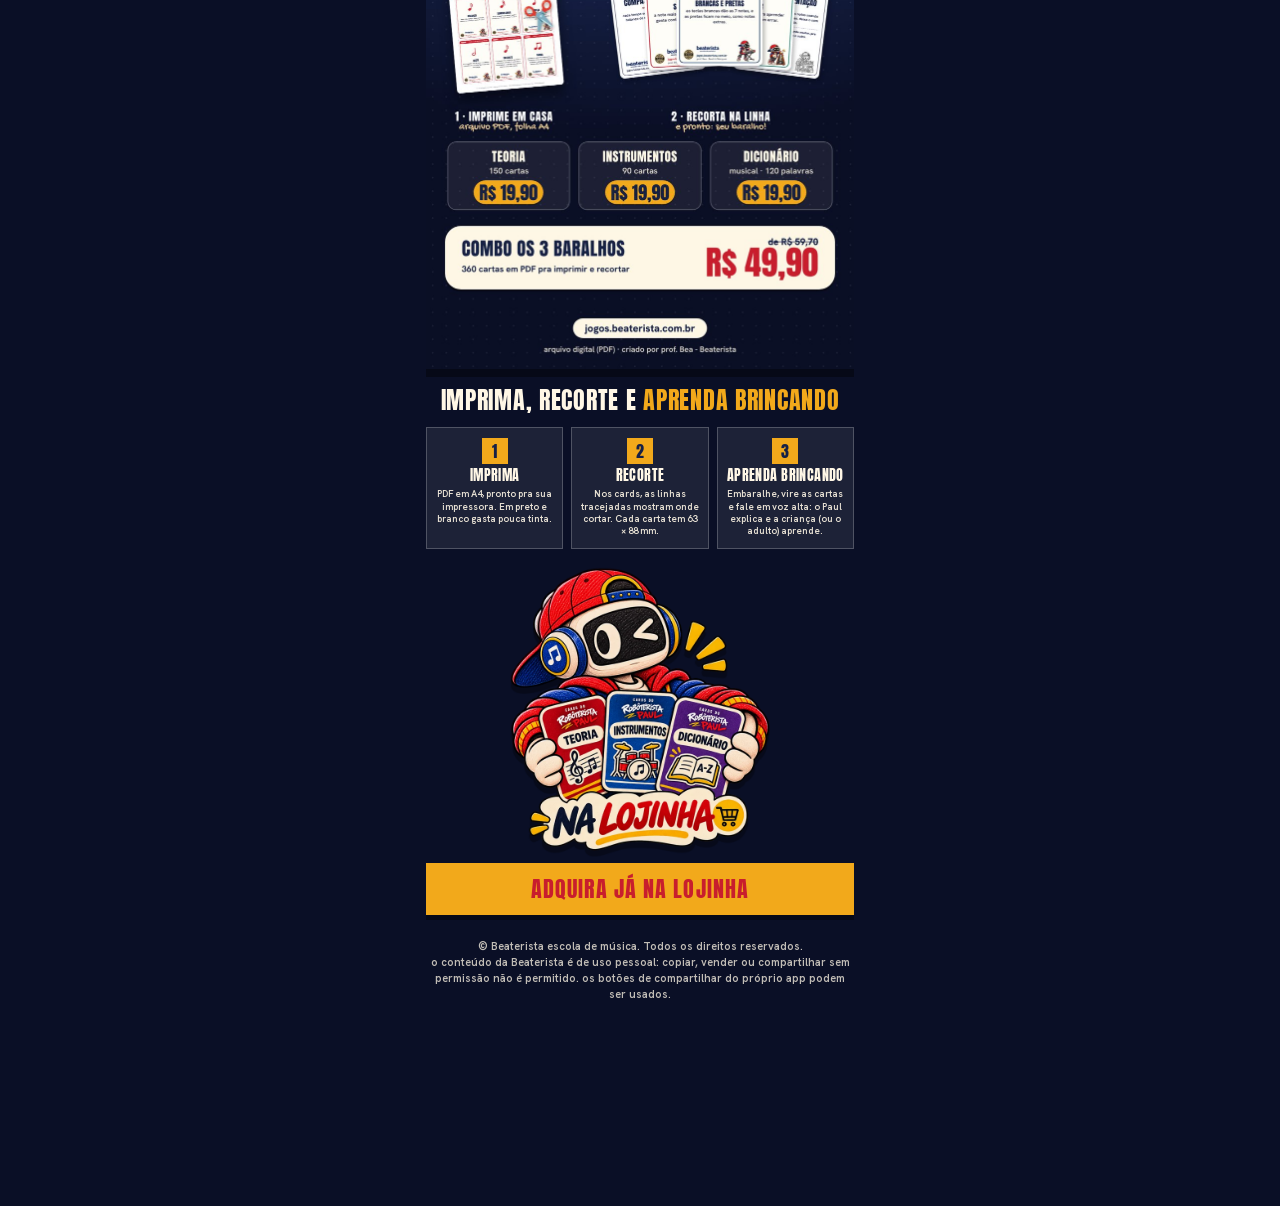
==== commit 41f1f27f: "Atualizacao alunos: Estudos com 3 estrelas por quiz, som sem mistura, Fuga mais clara, cartoes de te" ====
--- a/index.html
+++ b/index.html
@@ -3,7 +3,7 @@
 <head>
   <meta charset="utf-8">
   <meta name="viewport" content="width=device-width, initial-scale=1, viewport-fit=cover">
-  <title>Beaterista Play · Alunos</title>
+  <title>Beaterista · Alunos</title>
   <meta name="description" content="Beaterista — área do aluno: jogos, Beat Lab e instrumentos.">
   <meta name="robots" content="noindex, nofollow">
   <meta http-equiv="Content-Security-Policy" content="default-src 'self'; img-src 'self' data: blob:; style-src 'self' 'unsafe-inline'; script-src 'self'; connect-src 'self' https://*.supabase.co; media-src 'self' blob:; frame-src 'none'; object-src 'none'; base-uri 'self'; form-action 'self'">
@@ -12,7 +12,7 @@
   <meta name="apple-mobile-web-app-capable" content="yes">
   <meta name="mobile-web-app-capable" content="yes">
   <meta name="apple-mobile-web-app-status-bar-style" content="default">
-  <meta name="apple-mobile-web-app-title" content="Beaterista Play">
+  <meta name="apple-mobile-web-app-title" content="Beaterista Alunos">
   <link rel="manifest" href="manifest-aluno.webmanifest">
   <link rel="apple-touch-icon" href="assets/icons/apple-touch-icon.png">
   <link rel="icon" type="image/png" href="assets/icons/icon-192.png">
@@ -37,7 +37,6 @@
   <link rel="stylesheet" href="css/inicio.css">
   <link rel="stylesheet" href="css/paul-dicas.css">
   <link rel="stylesheet" href="css/cara-musical.css">
-  <link rel="stylesheet" href="css/presente.css">
 </head>
 <body class="aluno">
   <div id="decor" aria-hidden="true"><span class="wash w1"></span><span class="wash w2"></span><span class="wash w3"></span></div>
--- a/css/lote2.css
+++ b/css/lote2.css
@@ -76,7 +76,8 @@
 /* bateria de toque com o desenho da bateria */
 .tk-svgkit { display: grid; gap: 10px; padding: 8px 12px; } .tk-art { background: #fbf7ee; border: 3px solid #1b1818; border-radius: 14px; padding: 8px; box-shadow: 4px 4px 0 #1b1818; touch-action: none; } .tk-art svg { display: block; width: 100%; height: auto; } .tk-art .kp { cursor: pointer; transform-box: fill-box; transform-origin: center; }
 .tk-art .kp.hit { animation: kdHit .2s ease-out; filter: drop-shadow(0 0 6px #e3a82f); } .tk-art .kp.hit path, .tk-art .kp.hit ellipse, .tk-art .kp.hit circle { fill-opacity: .55; }
-.tk-svgkit.left .tk-art svg { transform: scaleX(-1); } .tk-svgkit.left .tk-art svg text { transform: scaleX(-1); transform-box: fill-box; transform-origin: center; }
+/* canhota: espelha só a bateria (o grupo .kit-espelho); os logos de fora (Beaterista, marca) ficam onde estão, e texto e logo que ficam dentro da bateria são desvirados pra ler certo */
+.tk-svgkit.left .tk-art svg .kit-espelho { transform: scaleX(-1); transform-box: view-box; transform-origin: center; } .tk-svgkit.left .kit-espelho text, .tk-svgkit.left .kit-espelho image { transform: scaleX(-1); transform-box: fill-box; transform-origin: center; }
 .tk-open { justify-self: center; display: inline-flex; gap: 8px; align-items: center; padding: 8px 16px; border: 3px solid #1b1818; border-radius: 999px; background: #fff; color: #1b1818; font: 700 14px var(--body); box-shadow: 3px 3px 0 #1f6fd1; touch-action: none; } .tk-open small { font: 400 11px var(--type); color: #5f5752; } .tk-open.hit { animation: kdHit .2s; background: #cfe4ff; }
 .tk-svgkit.rec .tk-art { outline: 4px solid var(--accent); outline-offset: 2px; }
 .tr-status.tk-count { font: 400 64px/1 var(--display, inherit); color: #a31d30; text-align: center; padding: 6px 0; }
--- a/css/lote3.css
+++ b/css/lote3.css
@@ -886,6 +886,7 @@
 /* Aulas do Paul: lista colorida (um cartão por instrumento, com o Paul colorido) */
 .al-aula { position: relative; display: grid; grid-template-columns: 96px 1fr 34px; align-items: center; gap: 8px; min-height: 104px; padding: 10px 12px; border: 3px solid #1b1818; border-radius: 18px; box-shadow: 4px 4px 0 #1b1818; text-decoration: none; overflow: hidden; color: #fff; }
 .al-aula-bateria { background: linear-gradient(135deg, #a8182e, #7a0f20); } .al-aula-teclado { background: linear-gradient(135deg, #17356b, #0e2347); } .al-aula-violao { background: linear-gradient(135deg, #f2c14e, #e0902a); color: #1b1818; } .al-aula-figuras { background: linear-gradient(135deg, #1f6f78, #134a52); }
+.al-aula-t-figuras { background: linear-gradient(135deg, #d3122f, #8e0c20); } .al-aula-t-pausas { background: linear-gradient(135deg, #1f4a80, #17365B); } .al-aula-t-claves { background: linear-gradient(135deg, #f2b84a, #e0902a); color: #1b1818; } .al-aula-t-tempo { background: linear-gradient(135deg, #2a9d8f, #17665d); } .al-aula-t-leitura { background: linear-gradient(135deg, #7a3fb0, #4d2478); }
 .al-aula-paul { width: 96px; height: 92px; object-fit: contain; filter: drop-shadow(2px 3px 0 rgb(0 0 0 / .3)); } .al-aula-adv { position: absolute; right: 44px; top: 6px; width: 38px; opacity: .9; transform: rotate(10deg); }
 .al-aula-txt { display: grid; gap: 2px; min-width: 0; } .al-aula-txt b { font: 400 26px/1 'Anton', 'Impact', sans-serif; text-transform: uppercase; } .al-aula-txt small { font: 600 13px/1.3 var(--body); color: inherit; opacity: .95; } .al-aula-txt em { font: 700 11px var(--body); font-style: normal; background: rgb(255 255 255 / .22); border-radius: 999px; padding: 1px 8px; width: max-content; }
 .al-aula-go { width: 30px; height: 30px; border-radius: 50% !important; background: #fff; color: #1b1818; display: grid; place-items: center; font-style: normal; font-size: 12px; border: 2px solid #1b1818; }
@@ -1139,3 +1140,5 @@
 /* estudos: aviso da figurinha exclusiva ao terminar um tema */
 .tf-exclusiva { margin: 8px 0 0; padding: 10px 12px; border-radius: 14px !important; background: #fff3c4; border: 2px solid #c81e2d; font-weight: 700; color: #162146; }
 .tf-exclusiva a { color: #c81e2d; }
+.tf-tema .al-aula-adv { top: auto; bottom: 6px; right: 46px; width: 30px; }
+.tf-tema .al-aula-txt b { font-size: 24px; }
--- a/css/jogos.css
+++ b/css/jogos.css
@@ -1085,7 +1085,7 @@
 .jg-figurix .ok{background:#dff3e6!important;border-color:#1f7a3f!important}.jg-figurix .no{background:#fde4e4!important;border-color:#a51a28!important}
 .jg-figurix .fx-pecas{display:flex;gap:8px;flex-wrap:wrap}.jg-figurix .fx-peca{min-width:70px;min-height:64px;flex:1}.jg-figurix .fx-peca.on{background:#d99a2b;box-shadow:none}.jg-figurix .fx-ico{width:44px;height:44px;display:block}
 .jg-figurix .fx-ligar{display:grid;grid-template-columns:1fr 1fr;gap:12px;margin:8px 0}.jg-figurix .fx-ligar .col{display:grid;gap:8px}.jg-figurix .fx-lig{min-height:72px}.jg-figurix .fx-lig.sel{background:#d99a2b}
-.jg-figurix .fx-mem{display:grid;grid-template-columns:repeat(4,minmax(0,1fr));gap:8px;margin:10px 0}.jg-figurix .fx-card{min-height:92px;background:#1f6f78;color:transparent}.jg-figurix .fx-card svg{opacity:0}.jg-figurix .fx-card.aberta{background:#fffdf7}.jg-figurix .fx-card.aberta svg{opacity:1}
+.jg-figurix .fx-mem{display:grid;grid-template-columns:repeat(4,minmax(0,1fr));gap:8px;margin:10px 0}.jg-figurix .fx-card{min-height:92px;background:#1f6f78;color:transparent}.jg-figurix .fx-card svg{opacity:0}.jg-figurix .fx-card.aberta{background:#fffdf7;color:#142036}.jg-figurix .fx-card.aberta svg{opacity:1}.jg-figurix .fx-card.aberta .fx-txt,.jg-figurix .fx-card.ok .fx-txt,.jg-figurix .fx-card.no .fx-txt{color:#142036}
 .jg-figurix .fx-grade{display:grid;grid-template-columns:repeat(var(--n),1fr);gap:2px;margin:8px auto;max-width:360px}.jg-figurix .fx-c{aspect-ratio:1;border:1.5px solid #142036;border-radius:6px;background:#fffdf7;color:#142036;font:800 15px var(--body,inherit);padding:0}.jg-figurix .fx-c.sel{background:#d99a2b}.jg-figurix .fx-c.ok{background:#bfe5c9}
 .jg-figurix .fx-pals{display:flex;flex-wrap:wrap;gap:6px;justify-content:center}.jg-figurix .fx-pal{padding:2px 10px;border:2px solid #142036;border-radius:999px;font-weight:700;font-size:13px;background:#fffdf7}.jg-figurix .fx-pal.feita{background:#dff3e6;text-decoration:line-through}
 .jg-figurix .fx-arvore{display:grid;gap:8px;margin:8px 0}.jg-figurix .fx-arv{display:grid;grid-template-columns:64px 1fr auto;gap:8px;align-items:center;padding:6px 10px;border:2px solid #142036;border-radius:14px;background:#fffdf7;color:#142036}
@@ -1536,8 +1536,8 @@
 .jg-figurix[data-skin="c"] .fx-peca.on.no{background:#ff8a8f}
 .jg-figurix[data-skin="c"] .fx-big{background:#fff;border-radius:20px;padding:6px;border:4px solid #fff;box-shadow:0 3px 0 #0002}
 /* memória: carta virada mostra o Paul */
-.jg-figurix[data-skin="c"] .fx-card{background:#fff url(../assets/paul/colorido/paul-ouvindo.webp) center/78% no-repeat;border:4px solid #fff;border-radius:18px;box-shadow:0 3px 0 #0002,0 0 0 2px #0001;min-height:88px;color:transparent}
-.jg-figurix[data-skin="c"] .fx-card.aberta{background:#fff}.jg-figurix[data-skin="c"] .fx-card.ok{background:#a8e6b4!important}
+.jg-figurix[data-skin="c"] .fx-card{background:#fff1c9 url(../assets/paul/colorido/paul-maestro.webp) center 70%/92% no-repeat;border:4px solid #fff;border-radius:18px;box-shadow:0 3px 0 #0002,0 0 0 2px #0001;min-height:88px;color:transparent}
+.jg-figurix[data-skin="c"] .fx-card.aberta{background:#fff;color:#142036}.jg-figurix[data-skin="c"] .fx-card.aberta .fx-txt,.jg-figurix[data-skin="c"] .fx-card.ok .fx-txt,.jg-figurix[data-skin="c"] .fx-card.no .fx-txt{color:#142036}.jg-figurix[data-skin="c"] .fx-card.ok{background:#a8e6b4!important}
 /* caça-palavras: letras e palavras em cores fortes, arrastar o dedo */
 .jg-figurix[data-skin="c"] .fx-grade{touch-action:none;user-select:none;background:#fff;padding:6px;border-radius:18px;box-shadow:0 3px 0 #0002;gap:1px}
 .jg-figurix[data-skin="c"] .fx-c{border:0;background:transparent;border-radius:8px;font-weight:800;color:#1c1330;touch-action:none}
@@ -1982,3 +1982,157 @@
 .jg-figurix .fx-barra .fx-fig.xs{width:100%;max-width:30px}.jg-figurix .fx-barra .fx-fig.xs svg{width:100%;height:auto;max-height:44px}
 .jg-figurix .fx-barra{height:76px}.jg-figurix .fx-barra .fx-fig.xs{max-width:44px}.jg-figurix .fx-barra .fx-fig.xs svg{max-height:66px}
 .jg-figurix[data-skin="c"] .fx-arv .fx-num{margin-top:-30px}
+
+/* Aulas da bateria de toque (aba Palco > bateria > "aulas"): o Paul acende as peças e o aluno repete. Cores = partitura colorida (bumbo verde, caixa vermelha, chimbal azul, prato dourado). */
+.tk-art [data-p].au-luz{filter:drop-shadow(0 0 7px #fff) drop-shadow(0 0 16px var(--c,#ffd23f)) brightness(1.25);transition:filter .06s}
+.au-painel{display:grid;gap:10px}
+.au-topo{display:flex;align-items:center;justify-content:space-between;gap:8px}.au-topo b{font:20px/1 'Anton',Impact,sans-serif;text-transform:uppercase;letter-spacing:.03em}
+.au-intro{margin:0;font-size:13px;line-height:1.4}
+.au-lista{display:grid;grid-template-columns:repeat(auto-fill,minmax(112px,1fr));gap:8px}
+.au-item{display:grid;gap:2px;justify-items:center;align-content:center;padding:8px 6px;min-height:62px;text-align:center}.au-item span{font-size:12px;line-height:1.15;overflow-wrap:anywhere}.au-item small{font-size:11px;opacity:.75}.au-item .au-est{font-style:normal;font-size:14px;color:#d4a21b;letter-spacing:1px}
+.au-est{font-size:18px;color:#d4a21b;letter-spacing:1px}
+.au-grade{display:grid;grid-template-columns:78px repeat(var(--n),minmax(0,1fr));gap:3px;align-items:center;overflow:hidden}
+.au-pl{font-size:9px;font-weight:700;opacity:.75;line-height:1.1}.au-num{font:normal 10px/1 inherit;text-align:center;opacity:.7}
+.au-cel{display:block;height:26px;border-radius:5px;background:#17365b1a;border:1.5px solid #17365b22}
+.au-cel.on.cr{background:#d4a21b}.au-cel.on.rd{background:#1c8f9a}.au-cel.on.ch{background:#2f6fdc}.au-cel.on.t1{background:#ec8a2b}.au-cel.on.t2{background:#d9701a}.au-cel.on.cx{background:#d8344a}.au-cel.on.su{background:#7a4cc2}.au-cel.on.bu{background:#2f9d57}
+.au-cel.now{outline:3px solid #1b1818;outline-offset:-2px}
+.au-quem{font-size:13px;font-weight:700;text-align:center}.au-quem.paul{color:#a31d30}.au-quem.vez{color:#1f6f78}
+.au-msg{margin:0;text-align:center;font:19px/1.15 'Gochi Hand','Comic Sans MS',cursive;min-height:1.2em;color:#a31d30}
+.au-tempo{justify-self:center}.au-go{justify-self:center}
+.au-res{display:grid;gap:4px;justify-items:center;text-align:center}.au-res p{margin:0}.au-res-n{font:34px/1 'Anton',Impact,sans-serif}.au-res-est{font-size:26px;color:#d4a21b;letter-spacing:2px}
+@media (prefers-reduced-motion:reduce){.tk-art [data-p].au-luz{transition:none}}
+/* o botão "canhota" fica dentro da área da bateria, no cantinho de baixo */
+.tk-palco{position:relative}
+.tk-palco .kd-canhota{position:absolute;right:10px;bottom:10px;z-index:3;min-height:28px;padding:3px 11px;font-size:12px}
+/* aula: a música na partitura do app (normal e colorida), com cursor */
+.au-pautas{display:grid;gap:8px}
+.au-nome{margin:0;font:26px/1.05 'Anton',Impact,sans-serif;text-transform:uppercase;letter-spacing:.02em;text-align:center;text-wrap:balance}
+.au-info{margin:0;text-align:center;font-size:12px;opacity:.75}
+.au-bloco{display:grid;gap:2px}.au-rotulo{font:11px 'Special Elite','Courier New',monospace;text-transform:uppercase;letter-spacing:.06em;opacity:.7}
+.au-pauta{position:relative;margin:0;background:#fffdf8;color:#1b1818;border:2px solid #1b1818;border-radius:10px;padding:4px 0;overflow:hidden}.au-pauta svg{display:block}
+.au-cursor{position:absolute;top:0;bottom:0;width:18px;margin-left:-9px;background:#ffd23f66;border-left:2px solid #a31d30;border-right:2px solid #a31d30;pointer-events:none}
+.au-leg{display:flex;flex-wrap:wrap;gap:4px 10px;justify-content:center;font-size:11px}.au-leg span{display:inline-flex;align-items:center;gap:4px}.au-leg i{width:10px;height:10px;border-radius:50%;display:inline-block}
+.tk-kit.au-jogando .kd-rolar{display:none}
+.au-jogando-ocultar{display:none}
+
+/* Aulas de melodia (teclas e xilofone): teclas acesas pelo Paul, a certa em dica, e a frase na pauta com a nota marcada */
+.pn-kb .au-luz{background:#ffd23f!important;box-shadow:inset 0 0 0 3px #a31d30,0 0 14px #ffd23f}
+.pn-kb .au-certa{background:#bfe6e9!important;box-shadow:inset 0 0 0 4px #1f6f78}
+.ti-bar.au-luz{filter:brightness(1.3) drop-shadow(0 0 9px #fff);outline:4px solid #fff;outline-offset:-2px}
+.ti-bar.au-certa{outline:4px dashed #1f6f78;outline-offset:-4px}
+.am-pautas{display:grid;gap:8px}
+.am-pautas .pn-bg{fill:none}.am-pautas .pn.now .pn-bg{fill:#ffd23f99}.am-pautas .pn.ok .pn-bg{fill:#2f9d5733}.am-pautas .pn.esp .pn-bg{fill:#a31d3014;stroke:#a31d30;stroke-width:2;stroke-dasharray:4 3}.am-pautas .pn.bad .pn-bg{fill:#d1182e55}
+.au-linha{display:flex;flex-wrap:wrap;gap:6px 8px;align-items:center;justify-content:center}.au-lab{font-size:11px;font-weight:700;opacity:.7}
+.am-painel .au-nome{margin:0}
+/* aula aberta: teclado e barras mais baixos e o painel mais enxuto durante o jogo, pra caber a partitura e as teclas juntas no celular */
+.tocar-raiz.au-ativa .pn-kb{height:170px}
+.tocar-raiz.au-ativa .ti-xy{height:170px}
+.am-painel.am-jogando .au-info,.am-painel.am-jogando .au-linha,.am-painel.am-jogando .au-nome{display:none}
+/* Jogos de ouvido (mundos de 12 fases): botões de resposta grandes e legíveis (texto de jogo nunca abaixo de 16px) */
+.vv-opcoes{display:grid;grid-template-columns:repeat(auto-fit,minmax(110px,1fr));gap:10px;margin:6px 0}
+.vv-opcao{min-height:64px;padding:8px 12px;font:400 24px/1.1 var(--vv-tit);text-transform:uppercase;border:2.5px solid var(--vv-ink);background:#fff;color:var(--vv-ink);box-shadow:4px 4px 0 var(--vv-navy);cursor:pointer}
+.vv-opcao:active{transform:translate(3px,3px);box-shadow:1px 1px 0 var(--vv-navy)}
+.vv-opcao:focus-visible{outline:3px solid var(--vv-petro);outline-offset:2px}
+.vv-opcao.ok{background:#d6f0d2;border-color:#1f7a34;box-shadow:4px 4px 0 #1f7a34}
+.vv-opcao.bad{background:#f7d4d4;border-color:var(--vv-vinho);box-shadow:4px 4px 0 var(--vv-vinho)}
+.vv-opcao:disabled{cursor:default}
+.vv-de{justify-self:center;min-height:40px;font-size:16px}
+.vv-mundo .vv-aulabar{display:flex;justify-content:center;margin:4px 0 8px}
+.vv-mundo .vv-aulabar .btn{display:inline-flex;align-items:center;gap:6px}
+.vv-fasetit{font:400 20px var(--vv-tit,inherit);margin-left:8px}
+/* fileira de opções que arrasta pro lado, com setinhas ‹ › */
+.vv-rol{display:grid;gap:2px}.vv-rol-cx{position:relative;min-width:0}
+.vv-rol-fila{display:flex;flex-wrap:nowrap;gap:8px;overflow-x:auto;padding:4px 36px 8px;scrollbar-width:none;-webkit-overflow-scrolling:touch;scroll-snap-type:x proximity}
+.vv-rol-fila::-webkit-scrollbar{display:none}.vv-rol-fila .vv-chip{flex:none;scroll-snap-align:center}
+.vv-rol-b{position:absolute;top:0;bottom:6px;margin:auto 0;width:32px;height:32px;padding:0 0 3px;border:2px solid #1b1818;border-radius:50%;background:#ffd166;color:#1b1818;font:900 22px/1 system-ui;box-shadow:2px 2px 0 #1b1818;cursor:pointer;z-index:2}
+.vv-rol-b.esq{left:0}.vv-rol-b.dir{right:0}.vv-rol-b[hidden]{display:none}
+/* escalas coloridas: cada nota tem a sua cor (--nc) */
+.vv-colorido .vv-n,.vv-nota-aula{background:var(--nc,#fff);color:#fff;text-shadow:0 1px 2px #0007;border-color:#16233d}
+.vv-colorido .vv-n.vez{outline:4px solid var(--vv-ink);outline-offset:2px;transform:translateY(-4px) scale(1.08)}
+.vv-colorido .vv-n.ok{filter:saturate(.6) brightness(.85);background:var(--nc)}
+.vv-colorido .vv-n.bad{background:var(--vv-vinho)}
+.vv-colorido .vv-tecla[data-midi],.vv-aula .vv-tecla[data-midi]{box-shadow:inset 0 -16px 0 var(--nc),3px 3px 0 var(--vv-navy)}
+.vv-colorido .vv-preta.tocavel,.vv-aula .vv-preta.tocavel{background:var(--nc);border:2px solid #16233d}
+.vv-teclado.pretas .vv-preta.tocavel{pointer-events:auto;cursor:pointer;z-index:2;padding:0}
+.vv-teclado.pretas .vv-preta.tocavel.ok{outline:3px solid #1f7a34}.vv-teclado.pretas .vv-preta.tocavel.certa{outline:3px solid var(--vv-most)}.vv-teclado.pretas .vv-preta.tocavel.bad{outline:3px solid var(--vv-vinho)}
+.vv-aula .vv-tecla.apagada,.vv-colorido .vv-tecla.apagada,.vv-colorido .vv-preta.apagada{opacity:.3}
+.vv-nota-aula{display:inline-flex;flex-direction:column;align-items:center;margin:3px;min-width:46px}.vv-nota-aula small{font:700 13px system-ui}
+.vv-aula .vv-teclado{margin:6px 0}
+.vv-aula,.vv-livre{--vv-ink:#16233d;--vv-navy:#17365b;--vv-vinho:#8e1b2c;--vv-petro:#1f6f78;--vv-most:#d99a2b;--vv-papel:#fffaf0;--vv-line:#16233d2e;--vv-mao:'Gochi Hand','Comic Sans MS',cursive;--vv-maq:'Special Elite','Courier New',monospace;--vv-tit:'Anton',Impact,sans-serif;color:var(--vv-ink)}
+.vv-livre{display:grid;gap:10px}.vv-livre>.vv-ops{display:grid;gap:4px;padding:8px;background:var(--vv-papel);border:2px solid var(--vv-ink);box-shadow:4px 4px 0 var(--vv-navy)}
+.vv-aula .vv-teclado{background:var(--vv-papel);padding:6px;border:2px solid var(--vv-ink)}
+.vv-aula svg.au-braco{width:100%;max-width:420px;height:auto;display:block;margin:4px auto}
+/* aulinha de ouvido e escalas: cartão claro que se lê em qualquer tema (inclusive o escuro da Bea) */
+.vv-aula{background:#fffaf0;color:#16233d;border:2.5px solid #16233d;border-radius:14px;padding:12px;box-shadow:4px 4px 0 #17365b}
+.vv-aula .kx-pagetitle{font-size:26px;color:#8e1b2c;text-shadow:none}
+.vv-aula .au-say,.vv-aula .au-box,.vv-aula .au-box p,.vv-aula .au-bubble{color:#16233d}
+.vv-notas-row{display:flex;flex-wrap:wrap;justify-content:center;gap:6px}
+/* Copia Aí difícil (10 notas, 12 teclas): tudo cabe na largura do cartão */
+.vv-teclado.muitas{gap:2px}.vv-teclado.muitas .vv-tecla{min-width:0;font-size:14px;padding:0 0 8px;box-shadow:2px 2px 0 var(--vv-navy)}.vv-teclado.muitas .vv-tecla span{font-size:14px}
+.vv-seq.longa{gap:5px}.vv-seq.longa .vv-n{font-size:19px;padding:6px 8px 4px}
+.vv-teclado{max-width:100%}.vv-kbwrap{max-width:100%;overflow:hidden}
+
+/* Figurix: jogos novos (atenção/memória em 3 formatos, detetive e quiz de instrumentos) */
+.jg-figurix .fx-cont{min-height:38px;text-align:center;font:400 34px/1 "Anton",sans-serif;color:#d3122f}
+.jg-figurix .fx-card.sel{outline:4px solid #EBA332;outline-offset:1px;transform:translateY(-2px)}
+.jg-figurix .fx-card.previa{box-shadow:0 0 0 3px #EBA332}
+.jg-figurix .fx-sumiu{display:grid;grid-template-columns:repeat(auto-fit,minmax(78px,1fr));gap:8px;margin:8px 0}
+.jg-figurix .fx-sumiu.n4{grid-template-columns:repeat(2,minmax(0,1fr))}.jg-figurix .fx-sumiu.n5{grid-template-columns:repeat(3,minmax(0,1fr))}
+.jg-figurix .fx-sc{display:grid;place-items:center;gap:2px;min-height:96px;padding:6px;border:3px solid #142036;border-radius:14px;background:#fffdf7;box-shadow:3px 3px 0 #d3122f;color:#142036}
+.jg-figurix .fx-sc small{font:700 11px "Hanken Grotesk",sans-serif}
+.jg-figurix .fx-sc.vazio{background:#17365B;color:#fff;box-shadow:3px 3px 0 #EBA332}
+.jg-figurix .fx-qm{font:400 40px "Anton",sans-serif;color:#fff}
+.jg-figurix .fx-op small{display:block;font:700 11px "Hanken Grotesk",sans-serif;margin-top:2px}
+.jg-figurix .fx-instr{display:grid;place-items:center;gap:2px}.jg-figurix .fx-instr i{font-style:normal;font-size:30px;line-height:1}.jg-figurix .fx-instr b{font:400 16px "Anton",sans-serif;text-transform:uppercase}
+.jg-figurix .fx-ouvir{justify-self:center;margin:2px 0 6px}
+.jg-figurix .fx-det .dn-caderno{display:grid;gap:8px}
+.jg-figurix .fx-card .fx-txt{font-size:clamp(9px,3vw,13px);line-height:1.1;overflow-wrap:anywhere;hyphens:auto}
+/* quebra-cabeça de encaixe (peças em SVG) e escolha da imagem por instrumento */
+.jg-quebra .jg-pz.tp{width:98px;border:0;border-radius:0;background:none;box-shadow:none}
+.jg-quebra .jg-pz.tp .pzsvg,.jg-quebra .jg-pz.ghost .pzsvg{display:block;width:100%;height:auto;pointer-events:none;overflow:visible}
+.jg-quebra .jg-pz.tp.sel{border:0;box-shadow:none;transform:translateY(-3px)}.jg-quebra .jg-pz.tp.sel .pzsvg{filter:drop-shadow(0 0 3px var(--jg-red)) drop-shadow(0 0 2px var(--jg-red))}
+.jg-quebra .jg-pz.tp.lift{box-shadow:none}.jg-quebra .jg-pz.tp.lift .pzsvg{filter:drop-shadow(0 0 4px var(--jg-red))}
+.jg-quebra .jg-pz.ghost{border:0;border-radius:0;background:none;box-shadow:none}.jg-quebra .jg-pz.ghost .pzsvg,.jg-pz.ghost .pzsvg{display:block;width:100%;height:auto;filter:drop-shadow(0 8px 10px #0007)}
+.jg-pz.ghost{border:0;border-radius:0;background:none;box-shadow:none}
+.jg-quebra .jg-pboard{overflow:hidden}
+.jg-quebra .jg-pboard>.jg-pz{position:relative;overflow:visible}
+.jg-quebra .jg-pboard>.jg-pz.slot{z-index:1;color:#142036;outline:0}.jg-quebra .jg-pboard>.jg-pz.fixed{z-index:2}
+.jg-quebra .jg-pboard>.jg-pz .pzsvg{position:absolute;left:var(--ox);top:var(--oy);width:var(--sw);height:auto;pointer-events:none;overflow:visible}
+.jg-quebra .jg-pz.slot.hint{outline:0;background:none;animation:none}.jg-quebra .jg-pz.slot.hint .pzsvg{color:var(--jg-red);animation:jgpop .5s 2}.jg-quebra .jg-pz.slot.hint .pzsvg path{fill-opacity:.35;stroke-opacity:1}
+.jg-quebra .jg-pz.slot.over{outline:0;background:none}.jg-quebra .jg-pz.slot.over .pzsvg{color:var(--jg-red)}.jg-quebra .jg-pz.slot.over .pzsvg path{fill:#ffd23f;fill-opacity:.55;stroke-opacity:1}
+.jg-estante{background:#162146;color:#fff7e6;border-radius:14px;padding:10px 12px 4px;margin:6px 0;border:2px solid #162146;box-shadow:3px 4px 0 #14203655}
+.jg-estante-t{font:700 11px var(--body,inherit);letter-spacing:.14em;text-transform:uppercase;color:#f2a91b;margin:2px 0 6px}
+.jg-estante-l{display:flex;gap:8px;overflow-x:auto;padding:2px 2px 8px}
+.jg-estante-l button{flex:0 0 auto;position:relative;padding:0;border:2px solid #fff7e6;border-radius:9px;background:none;cursor:pointer;min-height:0}
+.jg-estante-l button img{display:block;width:96px;height:64px;object-fit:cover;border-radius:7px}
+.jg-estante-l button.on{outline:3px solid #f2a91b;outline-offset:1px}
+.jg-estante-l button.locked{opacity:.5}.jg-estante-l button.locked::after{content:"🔒";position:absolute;right:3px;top:2px;font-size:13px}
+
+.cq-premio{display:grid;gap:4px;justify-items:center;text-align:center;margin:6px 0 2px;padding:8px 10px;border:2px dashed #f2a91b;border-radius:12px;background:#f2a91b22}
+.cq-premio[hidden]{display:none}.cq-premio b{font:400 18px/1.1 "Anton","Arial Black",Impact,sans-serif;text-transform:uppercase;color:#f2a91b}.cq-premio span{font-size:13px}
+.cq-bau,.pf-bau{text-decoration:none;display:inline-block;margin-top:4px}
+
+/* modelos de festa de conclusão (A = neon padrão; B diploma; C zine; E carta exclusiva) */
+.cq-premio b{text-shadow:none!important;animation:none!important;font-size:18px!important}
+.pf.cq.cq-m-b{background:radial-gradient(120% 70% at 50% 0,#3a2a0a,#120c02)}
+.cq-m-b .cq-box{background:#fff7e6;color:#162146;border:4px solid #b8862b;border-radius:18px;box-shadow:inset 0 0 0 5px #fff7e6,inset 0 0 0 7px #b8862b,0 10px 0 #0007;padding-top:30px}
+.cq-m-b .cq-box::before{content:"★";position:absolute;top:-24px;left:50%;transform:translateX(-50%);width:50px;height:50px;border-radius:50%;background:radial-gradient(circle,#f9d27a,#c98a1e);border:3px solid #7a5410;display:grid;place-items:center;font:400 26px "Anton";color:#7a5410}
+.cq-m-b .pf-box b.cq-t{color:#162146;text-shadow:none;animation:none}.cq-m-b .cq-selo,.cq-m-b .cq-bens small{color:#7a5410}.cq-m-b .cq-bens{background:#b8862b22;color:#162146}.cq-m-b .cq-dica{color:#162146}.cq-m-b .cq-paul{filter:none}.cq-m-b .cq-premio{border-color:#b8862b;background:#b8862b22}.cq-m-b .cq-premio b{color:#7a5410}
+.pf.cq.cq-m-c{background:#f6d365 url(../assets/zine/textura-fundo-creme.webp) center/cover;background-blend-mode:multiply}
+.cq-m-c .cq-box{background:#fff7e6;color:#162146;border:4px solid #162146;border-radius:14px;box-shadow:6px 8px 0 #162146}
+.cq-m-c .pf-box b.cq-t{background:#162146;color:#fff7e6;text-shadow:none;animation:none;padding:6px 10px;transform:rotate(-2deg)}.cq-m-c .cq-selo,.cq-m-c .cq-bens small{color:#c81e2d}.cq-m-c .cq-bens{background:#f6d36555;color:#162146}.cq-m-c .cq-dica{color:#162146}.cq-m-c .cq-paul{filter:none;transform:rotate(3deg)}.cq-m-c .cq-premio{border:2px solid #162146;border-style:solid;background:#fff}.cq-m-c .cq-premio b{color:#c81e2d}
+.pf.cq.cq-m-e{background:radial-gradient(circle at 50% 30%,#c81e2d,#7a0f1c 75%)}
+.cq-m-e .cq-box{background:transparent;border:0;box-shadow:none;color:#fff}
+.cq-m-e .cq-paul{width:140px;padding:14px;border-radius:12px;border:4px solid #f9d27a;background:linear-gradient(135deg,#f9d27a,#e0a232 40%,#fbe3a3 60%,#c98a1e);transform:rotate(-4deg);box-shadow:0 8px 0 #0005;filter:none}
+.cq-m-e .pf-box b.cq-t{color:#fff;text-shadow:none;animation:none}.cq-m-e .cq-selo{color:#f9d27a}.cq-m-e .cq-bens{background:#ffffff22}.cq-m-e .cq-bens small{color:#f9d27a}.cq-m-e .cq-premio{border-color:#fff;background:#ffffff1a}.cq-m-e .cq-premio b{color:#f9d27a}
+.cq-m-e .cq-paul{margin-bottom:12px}
+
+/* modelo F = a carta, com fundo azul-noite */
+.pf.cq.cq-m-f{background:radial-gradient(circle at 50% 30%,#31408a,#162146 60%,#070b1f)}
+.cq-m-f .cq-box{background:transparent;border:0;box-shadow:none;color:#fff}
+.cq-m-f .cq-paul{width:140px;padding:14px;border-radius:12px;border:4px solid #f9d27a;background:linear-gradient(135deg,#f9d27a,#e0a232 40%,#fbe3a3 60%,#c98a1e);transform:rotate(-4deg);box-shadow:0 8px 0 #0005;filter:none}
+.cq-m-f .pf-box b.cq-t{color:#fff;text-shadow:none;animation:none}.cq-m-f .cq-selo{color:#f9d27a}.cq-m-f .cq-bens{background:#ffffff22}.cq-m-f .cq-bens small{color:#f9d27a}.cq-m-f .cq-premio{border-color:#fff;background:#ffffff1a}.cq-m-f .cq-premio b{color:#f9d27a}
+.cq-m-f .cq-paul{margin-bottom:12px}
+/* botão "abrir o baú" nos modelos E e F: dourado, combina com a carta (antes era azul-roxo) */
+.pf.cq.cq-m-e .cq-premio .kd-btn,.pf.cq.cq-m-f .cq-premio .kd-btn{background:#f9d27a;color:#162146;border:3px solid #fff7e6;box-shadow:0 4px 0 #7a5410;text-shadow:none;font-weight:800}
+.cq-m-f .cq-premio{border-color:#f9d27a}
--- a/css/figurinhas.css
+++ b/css/figurinhas.css
@@ -511,7 +511,7 @@
 .tf-fase.on{background:var(--c,#17365B);color:#fff}.tf-fase.on i{color:#ffd166}
 .tf-fase-t{margin:0;text-align:center;font:800 14px/1.2 var(--body,inherit);text-transform:uppercase;letter-spacing:.06em;color:var(--c,#17365B)}
 .tf-li{color:#fff;width:60px;height:60px}.tf-li .tf-sym{height:40px;width:auto;max-width:50px}.tf-li-t{font:400 24px/1 "Anton",sans-serif;color:#fff}
-.tf-tema b{font-size:18px}.tf-tema small{font-size:13.5px}.tf-tema-st{color:#EBA332;letter-spacing:1px}
+
 @media(prefers-reduced-motion:reduce){.tf-card.vez .tf-toque,.btn.tf-vez{animation:none}}
 .tf-ic{height:74px}.tf-card .tf-sym{height:72px}
 
--- a/css/inicio.css
+++ b/css/inicio.css
@@ -169,10 +169,3 @@
 .in-share > span { flex: 1; opacity: .85; }
 .in-share-bt { border: 2px solid #f2a91b; background: transparent; color: #f2a91b; border-radius: 99px !important; padding: 6px 16px; font: 800 13px "Hanken Grotesk", sans-serif; cursor: pointer; }
 .in-share-bt:disabled { opacity: .5; }
-
-/* Aviso de continuidade para aluno cuja matrícula gratuita terminou. */
-.in-exaluno { border: 2px solid #f2b73a; background: #241824; color: #fff2df; border-radius: 14px !important; padding: 15px; display: grid; gap: 8px; }
-.in-exaluno > strong { font: 400 23px/1 'Anton', sans-serif; text-transform: uppercase; color: #ffd26d; }
-.in-exaluno p { margin: 0; font: 600 13px/1.45 'Hanken Grotesk', sans-serif; }
-.in-exaluno b { color: #ffd26d; }
-.in-exaluno-bt { display: inline-block; width: fit-content; border-radius: 8px !important; background: #d32132; color: white !important; padding: 10px 14px; font: 800 13px/1.25 'Hanken Grotesk', sans-serif; text-decoration: none; }
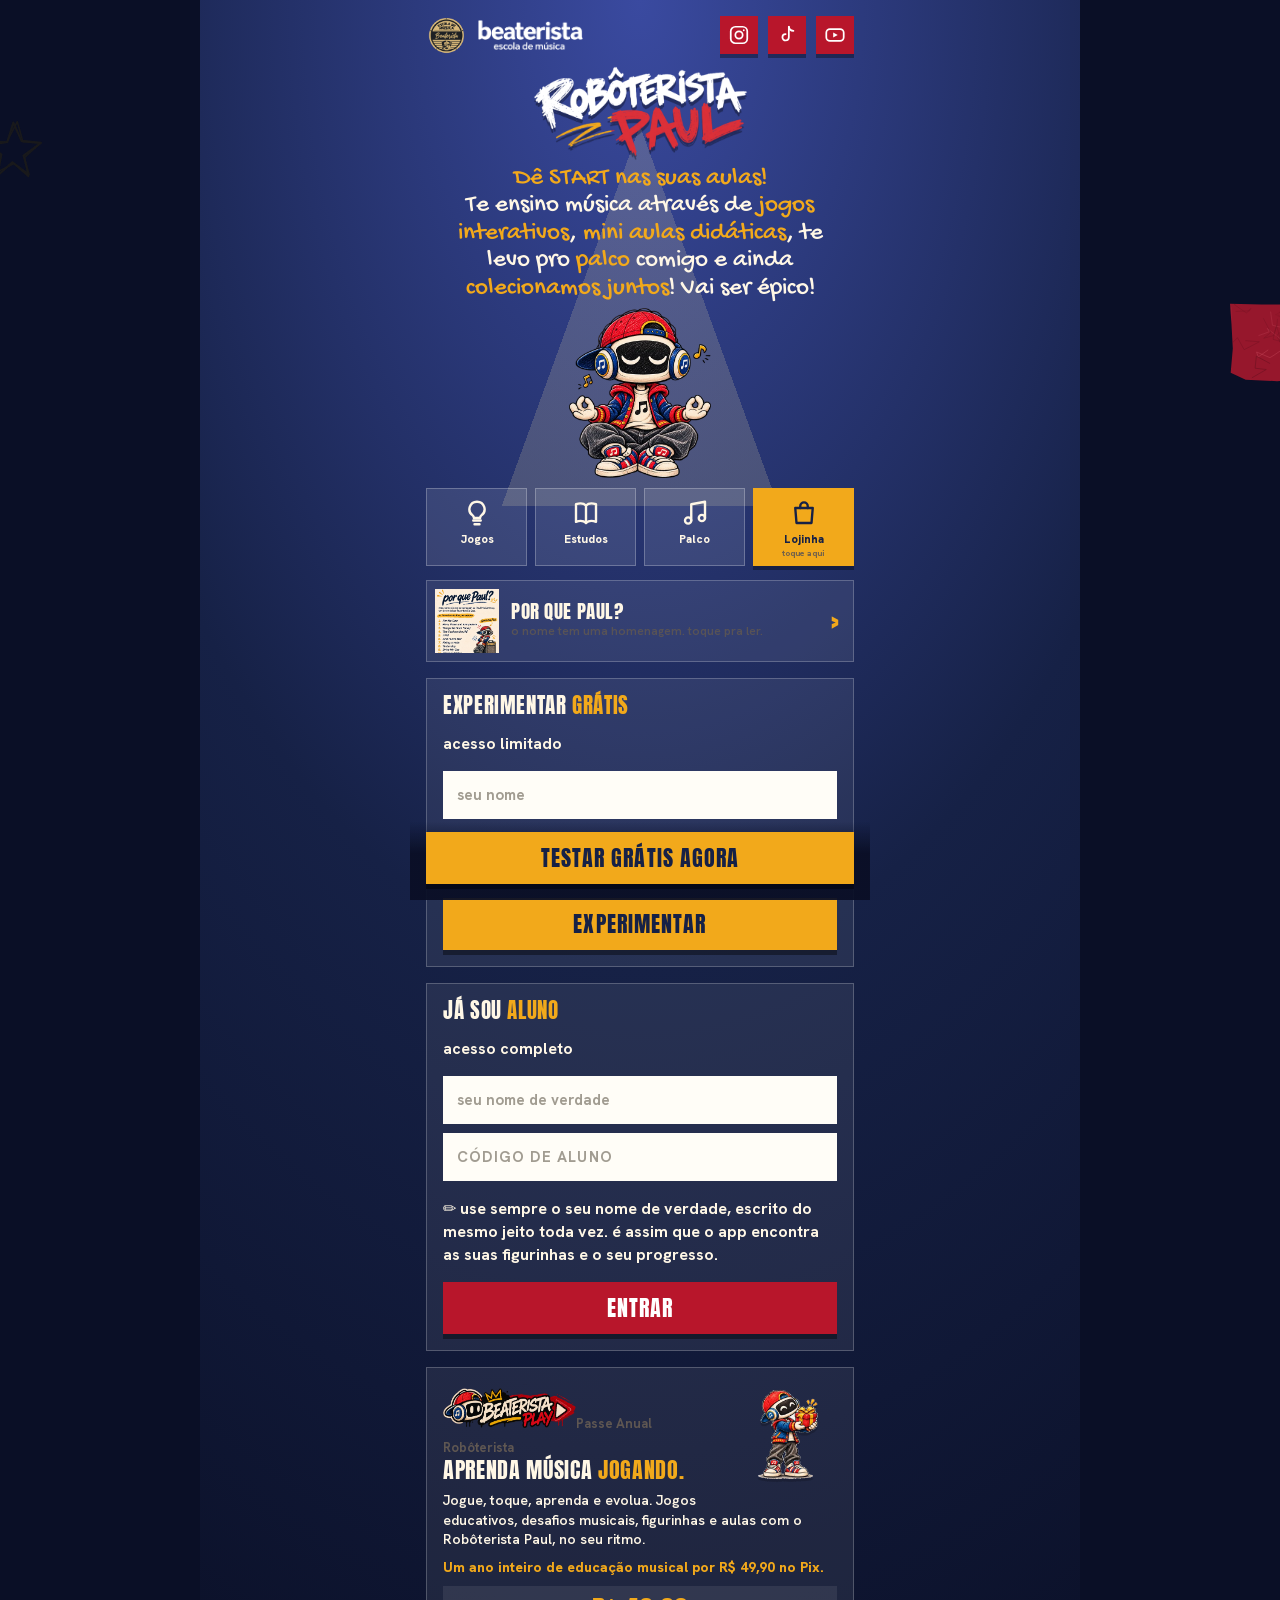
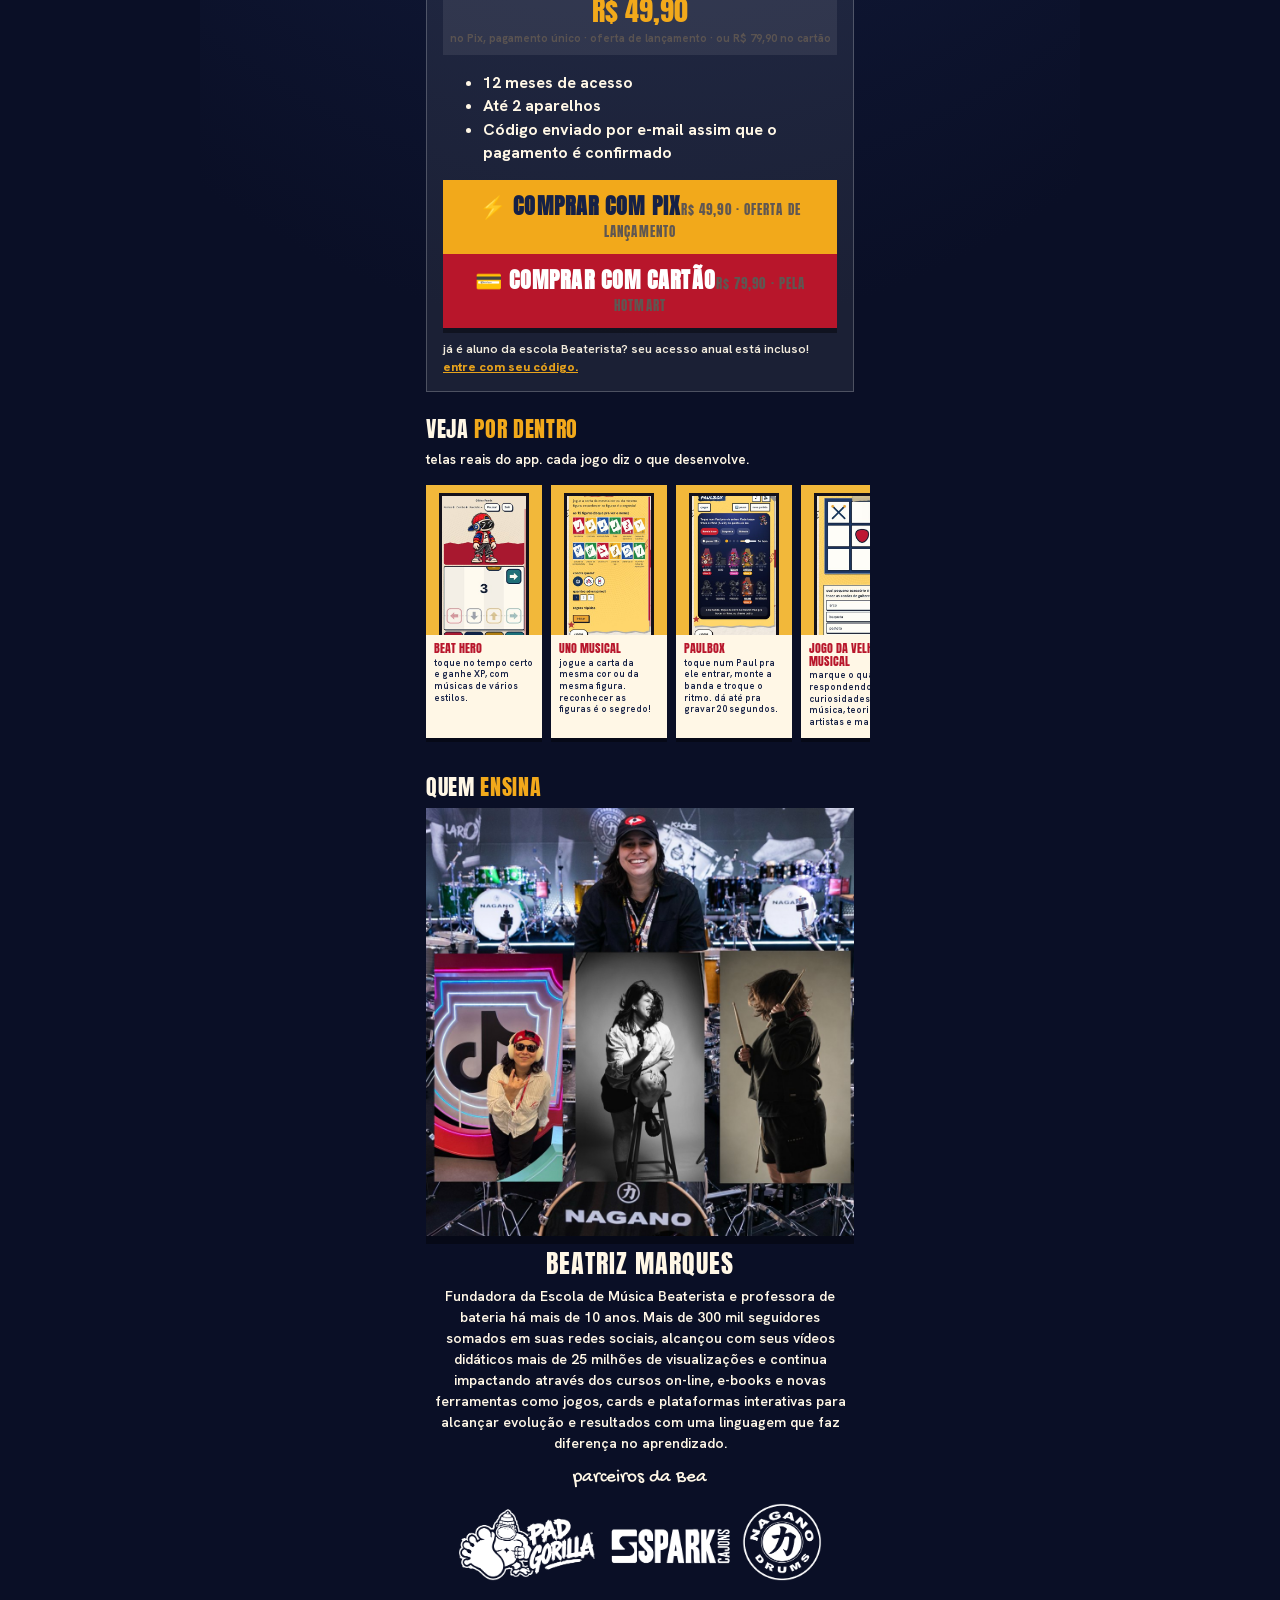
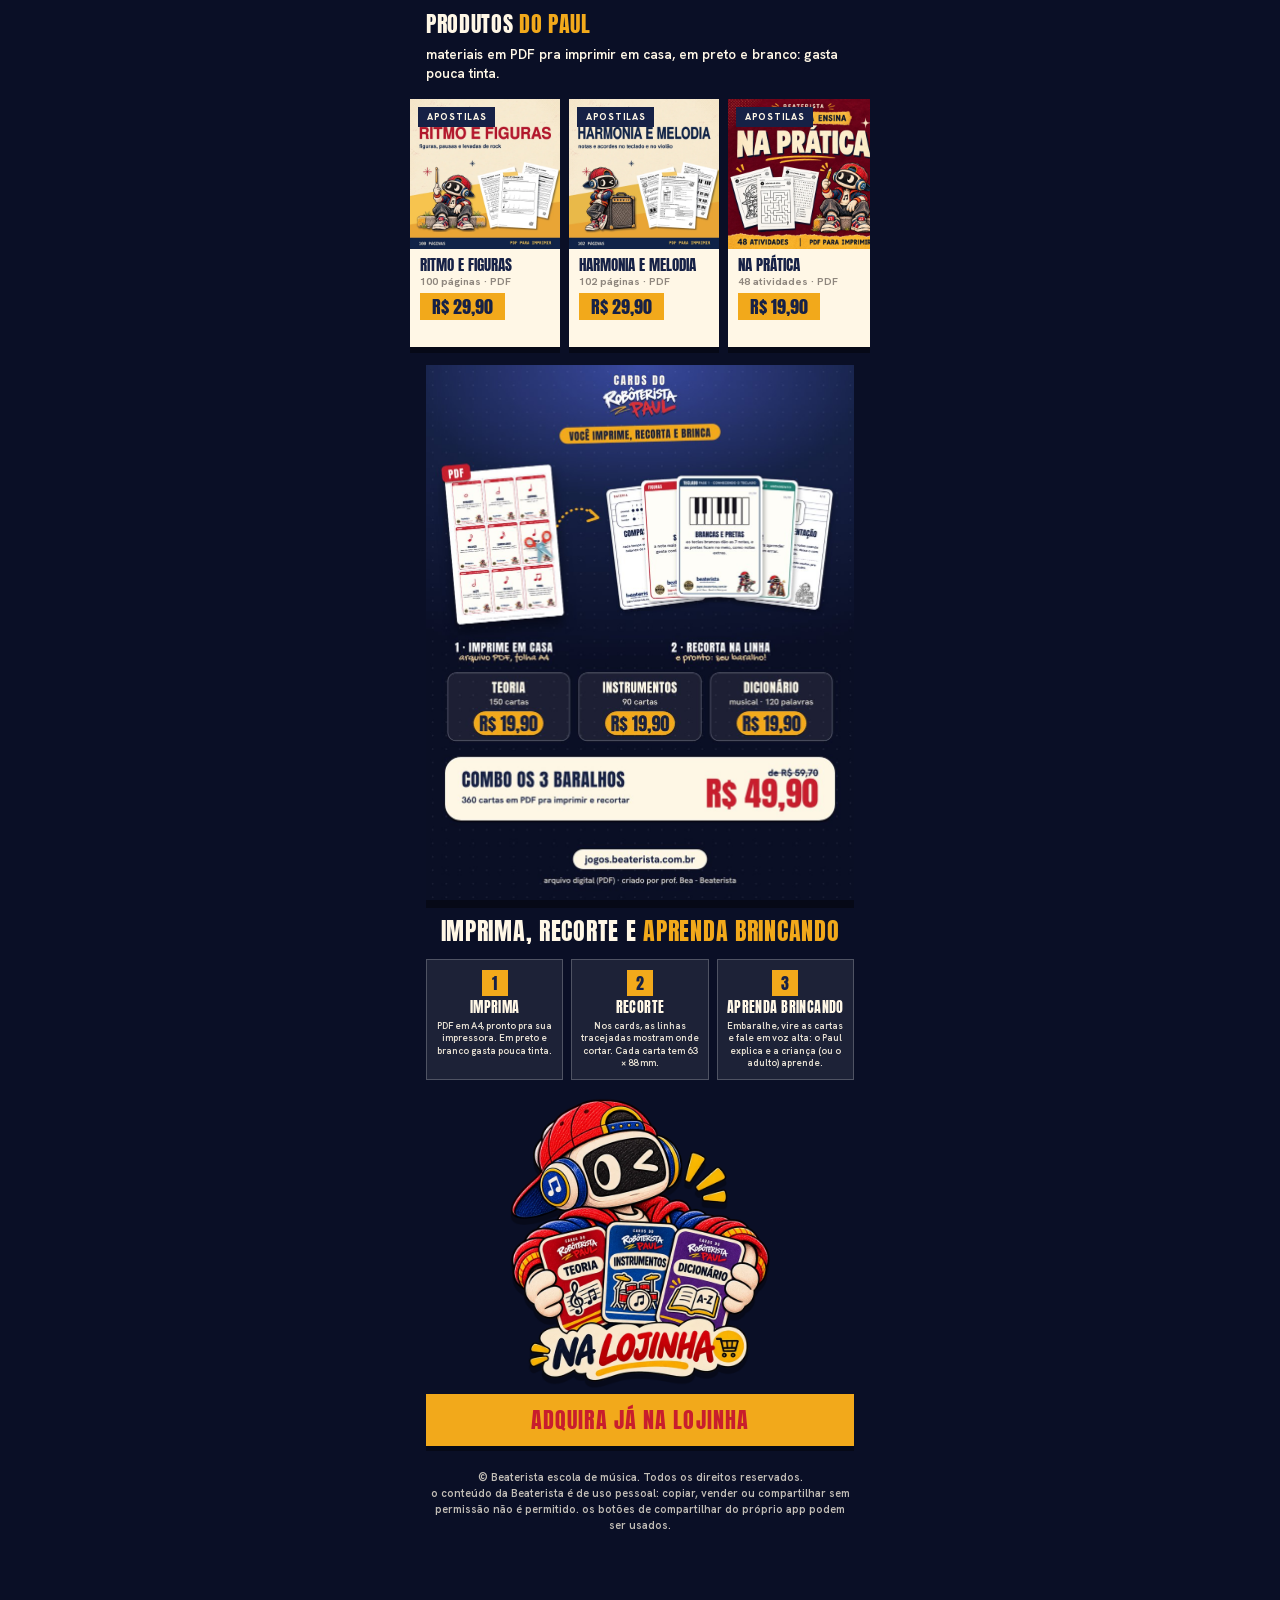
==== commit 1d7d8576: "Revert "Atualizacao alunos: Estudos com 3 estrelas por quiz, som sem mistura, Fuga mais clara, carto" ====
--- a/index.html
+++ b/index.html
@@ -3,7 +3,7 @@
 <head>
   <meta charset="utf-8">
   <meta name="viewport" content="width=device-width, initial-scale=1, viewport-fit=cover">
-  <title>Beaterista · Alunos</title>
+  <title>Beaterista Play · Alunos</title>
   <meta name="description" content="Beaterista — área do aluno: jogos, Beat Lab e instrumentos.">
   <meta name="robots" content="noindex, nofollow">
   <meta http-equiv="Content-Security-Policy" content="default-src 'self'; img-src 'self' data: blob:; style-src 'self' 'unsafe-inline'; script-src 'self'; connect-src 'self' https://*.supabase.co; media-src 'self' blob:; frame-src 'none'; object-src 'none'; base-uri 'self'; form-action 'self'">
@@ -12,7 +12,7 @@
   <meta name="apple-mobile-web-app-capable" content="yes">
   <meta name="mobile-web-app-capable" content="yes">
   <meta name="apple-mobile-web-app-status-bar-style" content="default">
-  <meta name="apple-mobile-web-app-title" content="Beaterista Alunos">
+  <meta name="apple-mobile-web-app-title" content="Beaterista Play">
   <link rel="manifest" href="manifest-aluno.webmanifest">
   <link rel="apple-touch-icon" href="assets/icons/apple-touch-icon.png">
   <link rel="icon" type="image/png" href="assets/icons/icon-192.png">
@@ -37,6 +37,7 @@
   <link rel="stylesheet" href="css/inicio.css">
   <link rel="stylesheet" href="css/paul-dicas.css">
   <link rel="stylesheet" href="css/cara-musical.css">
+  <link rel="stylesheet" href="css/presente.css">
 </head>
 <body class="aluno">
   <div id="decor" aria-hidden="true"><span class="wash w1"></span><span class="wash w2"></span><span class="wash w3"></span></div>
--- a/css/lote2.css
+++ b/css/lote2.css
@@ -76,8 +76,7 @@
 /* bateria de toque com o desenho da bateria */
 .tk-svgkit { display: grid; gap: 10px; padding: 8px 12px; } .tk-art { background: #fbf7ee; border: 3px solid #1b1818; border-radius: 14px; padding: 8px; box-shadow: 4px 4px 0 #1b1818; touch-action: none; } .tk-art svg { display: block; width: 100%; height: auto; } .tk-art .kp { cursor: pointer; transform-box: fill-box; transform-origin: center; }
 .tk-art .kp.hit { animation: kdHit .2s ease-out; filter: drop-shadow(0 0 6px #e3a82f); } .tk-art .kp.hit path, .tk-art .kp.hit ellipse, .tk-art .kp.hit circle { fill-opacity: .55; }
-/* canhota: espelha só a bateria (o grupo .kit-espelho); os logos de fora (Beaterista, marca) ficam onde estão, e texto e logo que ficam dentro da bateria são desvirados pra ler certo */
-.tk-svgkit.left .tk-art svg .kit-espelho { transform: scaleX(-1); transform-box: view-box; transform-origin: center; } .tk-svgkit.left .kit-espelho text, .tk-svgkit.left .kit-espelho image { transform: scaleX(-1); transform-box: fill-box; transform-origin: center; }
+.tk-svgkit.left .tk-art svg { transform: scaleX(-1); } .tk-svgkit.left .tk-art svg text { transform: scaleX(-1); transform-box: fill-box; transform-origin: center; }
 .tk-open { justify-self: center; display: inline-flex; gap: 8px; align-items: center; padding: 8px 16px; border: 3px solid #1b1818; border-radius: 999px; background: #fff; color: #1b1818; font: 700 14px var(--body); box-shadow: 3px 3px 0 #1f6fd1; touch-action: none; } .tk-open small { font: 400 11px var(--type); color: #5f5752; } .tk-open.hit { animation: kdHit .2s; background: #cfe4ff; }
 .tk-svgkit.rec .tk-art { outline: 4px solid var(--accent); outline-offset: 2px; }
 .tr-status.tk-count { font: 400 64px/1 var(--display, inherit); color: #a31d30; text-align: center; padding: 6px 0; }
--- a/css/lote3.css
+++ b/css/lote3.css
@@ -886,7 +886,6 @@
 /* Aulas do Paul: lista colorida (um cartão por instrumento, com o Paul colorido) */
 .al-aula { position: relative; display: grid; grid-template-columns: 96px 1fr 34px; align-items: center; gap: 8px; min-height: 104px; padding: 10px 12px; border: 3px solid #1b1818; border-radius: 18px; box-shadow: 4px 4px 0 #1b1818; text-decoration: none; overflow: hidden; color: #fff; }
 .al-aula-bateria { background: linear-gradient(135deg, #a8182e, #7a0f20); } .al-aula-teclado { background: linear-gradient(135deg, #17356b, #0e2347); } .al-aula-violao { background: linear-gradient(135deg, #f2c14e, #e0902a); color: #1b1818; } .al-aula-figuras { background: linear-gradient(135deg, #1f6f78, #134a52); }
-.al-aula-t-figuras { background: linear-gradient(135deg, #d3122f, #8e0c20); } .al-aula-t-pausas { background: linear-gradient(135deg, #1f4a80, #17365B); } .al-aula-t-claves { background: linear-gradient(135deg, #f2b84a, #e0902a); color: #1b1818; } .al-aula-t-tempo { background: linear-gradient(135deg, #2a9d8f, #17665d); } .al-aula-t-leitura { background: linear-gradient(135deg, #7a3fb0, #4d2478); }
 .al-aula-paul { width: 96px; height: 92px; object-fit: contain; filter: drop-shadow(2px 3px 0 rgb(0 0 0 / .3)); } .al-aula-adv { position: absolute; right: 44px; top: 6px; width: 38px; opacity: .9; transform: rotate(10deg); }
 .al-aula-txt { display: grid; gap: 2px; min-width: 0; } .al-aula-txt b { font: 400 26px/1 'Anton', 'Impact', sans-serif; text-transform: uppercase; } .al-aula-txt small { font: 600 13px/1.3 var(--body); color: inherit; opacity: .95; } .al-aula-txt em { font: 700 11px var(--body); font-style: normal; background: rgb(255 255 255 / .22); border-radius: 999px; padding: 1px 8px; width: max-content; }
 .al-aula-go { width: 30px; height: 30px; border-radius: 50% !important; background: #fff; color: #1b1818; display: grid; place-items: center; font-style: normal; font-size: 12px; border: 2px solid #1b1818; }
@@ -1140,5 +1139,3 @@
 /* estudos: aviso da figurinha exclusiva ao terminar um tema */
 .tf-exclusiva { margin: 8px 0 0; padding: 10px 12px; border-radius: 14px !important; background: #fff3c4; border: 2px solid #c81e2d; font-weight: 700; color: #162146; }
 .tf-exclusiva a { color: #c81e2d; }
-.tf-tema .al-aula-adv { top: auto; bottom: 6px; right: 46px; width: 30px; }
-.tf-tema .al-aula-txt b { font-size: 24px; }
--- a/css/jogos.css
+++ b/css/jogos.css
@@ -1983,110 +1983,6 @@
 .jg-figurix .fx-barra{height:76px}.jg-figurix .fx-barra .fx-fig.xs{max-width:44px}.jg-figurix .fx-barra .fx-fig.xs svg{max-height:66px}
 .jg-figurix[data-skin="c"] .fx-arv .fx-num{margin-top:-30px}
 
-/* Aulas da bateria de toque (aba Palco > bateria > "aulas"): o Paul acende as peças e o aluno repete. Cores = partitura colorida (bumbo verde, caixa vermelha, chimbal azul, prato dourado). */
-.tk-art [data-p].au-luz{filter:drop-shadow(0 0 7px #fff) drop-shadow(0 0 16px var(--c,#ffd23f)) brightness(1.25);transition:filter .06s}
-.au-painel{display:grid;gap:10px}
-.au-topo{display:flex;align-items:center;justify-content:space-between;gap:8px}.au-topo b{font:20px/1 'Anton',Impact,sans-serif;text-transform:uppercase;letter-spacing:.03em}
-.au-intro{margin:0;font-size:13px;line-height:1.4}
-.au-lista{display:grid;grid-template-columns:repeat(auto-fill,minmax(112px,1fr));gap:8px}
-.au-item{display:grid;gap:2px;justify-items:center;align-content:center;padding:8px 6px;min-height:62px;text-align:center}.au-item span{font-size:12px;line-height:1.15;overflow-wrap:anywhere}.au-item small{font-size:11px;opacity:.75}.au-item .au-est{font-style:normal;font-size:14px;color:#d4a21b;letter-spacing:1px}
-.au-est{font-size:18px;color:#d4a21b;letter-spacing:1px}
-.au-grade{display:grid;grid-template-columns:78px repeat(var(--n),minmax(0,1fr));gap:3px;align-items:center;overflow:hidden}
-.au-pl{font-size:9px;font-weight:700;opacity:.75;line-height:1.1}.au-num{font:normal 10px/1 inherit;text-align:center;opacity:.7}
-.au-cel{display:block;height:26px;border-radius:5px;background:#17365b1a;border:1.5px solid #17365b22}
-.au-cel.on.cr{background:#d4a21b}.au-cel.on.rd{background:#1c8f9a}.au-cel.on.ch{background:#2f6fdc}.au-cel.on.t1{background:#ec8a2b}.au-cel.on.t2{background:#d9701a}.au-cel.on.cx{background:#d8344a}.au-cel.on.su{background:#7a4cc2}.au-cel.on.bu{background:#2f9d57}
-.au-cel.now{outline:3px solid #1b1818;outline-offset:-2px}
-.au-quem{font-size:13px;font-weight:700;text-align:center}.au-quem.paul{color:#a31d30}.au-quem.vez{color:#1f6f78}
-.au-msg{margin:0;text-align:center;font:19px/1.15 'Gochi Hand','Comic Sans MS',cursive;min-height:1.2em;color:#a31d30}
-.au-tempo{justify-self:center}.au-go{justify-self:center}
-.au-res{display:grid;gap:4px;justify-items:center;text-align:center}.au-res p{margin:0}.au-res-n{font:34px/1 'Anton',Impact,sans-serif}.au-res-est{font-size:26px;color:#d4a21b;letter-spacing:2px}
-@media (prefers-reduced-motion:reduce){.tk-art [data-p].au-luz{transition:none}}
-/* o botão "canhota" fica dentro da área da bateria, no cantinho de baixo */
-.tk-palco{position:relative}
-.tk-palco .kd-canhota{position:absolute;right:10px;bottom:10px;z-index:3;min-height:28px;padding:3px 11px;font-size:12px}
-/* aula: a música na partitura do app (normal e colorida), com cursor */
-.au-pautas{display:grid;gap:8px}
-.au-nome{margin:0;font:26px/1.05 'Anton',Impact,sans-serif;text-transform:uppercase;letter-spacing:.02em;text-align:center;text-wrap:balance}
-.au-info{margin:0;text-align:center;font-size:12px;opacity:.75}
-.au-bloco{display:grid;gap:2px}.au-rotulo{font:11px 'Special Elite','Courier New',monospace;text-transform:uppercase;letter-spacing:.06em;opacity:.7}
-.au-pauta{position:relative;margin:0;background:#fffdf8;color:#1b1818;border:2px solid #1b1818;border-radius:10px;padding:4px 0;overflow:hidden}.au-pauta svg{display:block}
-.au-cursor{position:absolute;top:0;bottom:0;width:18px;margin-left:-9px;background:#ffd23f66;border-left:2px solid #a31d30;border-right:2px solid #a31d30;pointer-events:none}
-.au-leg{display:flex;flex-wrap:wrap;gap:4px 10px;justify-content:center;font-size:11px}.au-leg span{display:inline-flex;align-items:center;gap:4px}.au-leg i{width:10px;height:10px;border-radius:50%;display:inline-block}
-.tk-kit.au-jogando .kd-rolar{display:none}
-.au-jogando-ocultar{display:none}
-
-/* Aulas de melodia (teclas e xilofone): teclas acesas pelo Paul, a certa em dica, e a frase na pauta com a nota marcada */
-.pn-kb .au-luz{background:#ffd23f!important;box-shadow:inset 0 0 0 3px #a31d30,0 0 14px #ffd23f}
-.pn-kb .au-certa{background:#bfe6e9!important;box-shadow:inset 0 0 0 4px #1f6f78}
-.ti-bar.au-luz{filter:brightness(1.3) drop-shadow(0 0 9px #fff);outline:4px solid #fff;outline-offset:-2px}
-.ti-bar.au-certa{outline:4px dashed #1f6f78;outline-offset:-4px}
-.am-pautas{display:grid;gap:8px}
-.am-pautas .pn-bg{fill:none}.am-pautas .pn.now .pn-bg{fill:#ffd23f99}.am-pautas .pn.ok .pn-bg{fill:#2f9d5733}.am-pautas .pn.esp .pn-bg{fill:#a31d3014;stroke:#a31d30;stroke-width:2;stroke-dasharray:4 3}.am-pautas .pn.bad .pn-bg{fill:#d1182e55}
-.au-linha{display:flex;flex-wrap:wrap;gap:6px 8px;align-items:center;justify-content:center}.au-lab{font-size:11px;font-weight:700;opacity:.7}
-.am-painel .au-nome{margin:0}
-/* aula aberta: teclado e barras mais baixos e o painel mais enxuto durante o jogo, pra caber a partitura e as teclas juntas no celular */
-.tocar-raiz.au-ativa .pn-kb{height:170px}
-.tocar-raiz.au-ativa .ti-xy{height:170px}
-.am-painel.am-jogando .au-info,.am-painel.am-jogando .au-linha,.am-painel.am-jogando .au-nome{display:none}
-/* Jogos de ouvido (mundos de 12 fases): botões de resposta grandes e legíveis (texto de jogo nunca abaixo de 16px) */
-.vv-opcoes{display:grid;grid-template-columns:repeat(auto-fit,minmax(110px,1fr));gap:10px;margin:6px 0}
-.vv-opcao{min-height:64px;padding:8px 12px;font:400 24px/1.1 var(--vv-tit);text-transform:uppercase;border:2.5px solid var(--vv-ink);background:#fff;color:var(--vv-ink);box-shadow:4px 4px 0 var(--vv-navy);cursor:pointer}
-.vv-opcao:active{transform:translate(3px,3px);box-shadow:1px 1px 0 var(--vv-navy)}
-.vv-opcao:focus-visible{outline:3px solid var(--vv-petro);outline-offset:2px}
-.vv-opcao.ok{background:#d6f0d2;border-color:#1f7a34;box-shadow:4px 4px 0 #1f7a34}
-.vv-opcao.bad{background:#f7d4d4;border-color:var(--vv-vinho);box-shadow:4px 4px 0 var(--vv-vinho)}
-.vv-opcao:disabled{cursor:default}
-.vv-de{justify-self:center;min-height:40px;font-size:16px}
-.vv-mundo .vv-aulabar{display:flex;justify-content:center;margin:4px 0 8px}
-.vv-mundo .vv-aulabar .btn{display:inline-flex;align-items:center;gap:6px}
-.vv-fasetit{font:400 20px var(--vv-tit,inherit);margin-left:8px}
-/* fileira de opções que arrasta pro lado, com setinhas ‹ › */
-.vv-rol{display:grid;gap:2px}.vv-rol-cx{position:relative;min-width:0}
-.vv-rol-fila{display:flex;flex-wrap:nowrap;gap:8px;overflow-x:auto;padding:4px 36px 8px;scrollbar-width:none;-webkit-overflow-scrolling:touch;scroll-snap-type:x proximity}
-.vv-rol-fila::-webkit-scrollbar{display:none}.vv-rol-fila .vv-chip{flex:none;scroll-snap-align:center}
-.vv-rol-b{position:absolute;top:0;bottom:6px;margin:auto 0;width:32px;height:32px;padding:0 0 3px;border:2px solid #1b1818;border-radius:50%;background:#ffd166;color:#1b1818;font:900 22px/1 system-ui;box-shadow:2px 2px 0 #1b1818;cursor:pointer;z-index:2}
-.vv-rol-b.esq{left:0}.vv-rol-b.dir{right:0}.vv-rol-b[hidden]{display:none}
-/* escalas coloridas: cada nota tem a sua cor (--nc) */
-.vv-colorido .vv-n,.vv-nota-aula{background:var(--nc,#fff);color:#fff;text-shadow:0 1px 2px #0007;border-color:#16233d}
-.vv-colorido .vv-n.vez{outline:4px solid var(--vv-ink);outline-offset:2px;transform:translateY(-4px) scale(1.08)}
-.vv-colorido .vv-n.ok{filter:saturate(.6) brightness(.85);background:var(--nc)}
-.vv-colorido .vv-n.bad{background:var(--vv-vinho)}
-.vv-colorido .vv-tecla[data-midi],.vv-aula .vv-tecla[data-midi]{box-shadow:inset 0 -16px 0 var(--nc),3px 3px 0 var(--vv-navy)}
-.vv-colorido .vv-preta.tocavel,.vv-aula .vv-preta.tocavel{background:var(--nc);border:2px solid #16233d}
-.vv-teclado.pretas .vv-preta.tocavel{pointer-events:auto;cursor:pointer;z-index:2;padding:0}
-.vv-teclado.pretas .vv-preta.tocavel.ok{outline:3px solid #1f7a34}.vv-teclado.pretas .vv-preta.tocavel.certa{outline:3px solid var(--vv-most)}.vv-teclado.pretas .vv-preta.tocavel.bad{outline:3px solid var(--vv-vinho)}
-.vv-aula .vv-tecla.apagada,.vv-colorido .vv-tecla.apagada,.vv-colorido .vv-preta.apagada{opacity:.3}
-.vv-nota-aula{display:inline-flex;flex-direction:column;align-items:center;margin:3px;min-width:46px}.vv-nota-aula small{font:700 13px system-ui}
-.vv-aula .vv-teclado{margin:6px 0}
-.vv-aula,.vv-livre{--vv-ink:#16233d;--vv-navy:#17365b;--vv-vinho:#8e1b2c;--vv-petro:#1f6f78;--vv-most:#d99a2b;--vv-papel:#fffaf0;--vv-line:#16233d2e;--vv-mao:'Gochi Hand','Comic Sans MS',cursive;--vv-maq:'Special Elite','Courier New',monospace;--vv-tit:'Anton',Impact,sans-serif;color:var(--vv-ink)}
-.vv-livre{display:grid;gap:10px}.vv-livre>.vv-ops{display:grid;gap:4px;padding:8px;background:var(--vv-papel);border:2px solid var(--vv-ink);box-shadow:4px 4px 0 var(--vv-navy)}
-.vv-aula .vv-teclado{background:var(--vv-papel);padding:6px;border:2px solid var(--vv-ink)}
-.vv-aula svg.au-braco{width:100%;max-width:420px;height:auto;display:block;margin:4px auto}
-/* aulinha de ouvido e escalas: cartão claro que se lê em qualquer tema (inclusive o escuro da Bea) */
-.vv-aula{background:#fffaf0;color:#16233d;border:2.5px solid #16233d;border-radius:14px;padding:12px;box-shadow:4px 4px 0 #17365b}
-.vv-aula .kx-pagetitle{font-size:26px;color:#8e1b2c;text-shadow:none}
-.vv-aula .au-say,.vv-aula .au-box,.vv-aula .au-box p,.vv-aula .au-bubble{color:#16233d}
-.vv-notas-row{display:flex;flex-wrap:wrap;justify-content:center;gap:6px}
-/* Copia Aí difícil (10 notas, 12 teclas): tudo cabe na largura do cartão */
-.vv-teclado.muitas{gap:2px}.vv-teclado.muitas .vv-tecla{min-width:0;font-size:14px;padding:0 0 8px;box-shadow:2px 2px 0 var(--vv-navy)}.vv-teclado.muitas .vv-tecla span{font-size:14px}
-.vv-seq.longa{gap:5px}.vv-seq.longa .vv-n{font-size:19px;padding:6px 8px 4px}
-.vv-teclado{max-width:100%}.vv-kbwrap{max-width:100%;overflow:hidden}
-
-/* Figurix: jogos novos (atenção/memória em 3 formatos, detetive e quiz de instrumentos) */
-.jg-figurix .fx-cont{min-height:38px;text-align:center;font:400 34px/1 "Anton",sans-serif;color:#d3122f}
-.jg-figurix .fx-card.sel{outline:4px solid #EBA332;outline-offset:1px;transform:translateY(-2px)}
-.jg-figurix .fx-card.previa{box-shadow:0 0 0 3px #EBA332}
-.jg-figurix .fx-sumiu{display:grid;grid-template-columns:repeat(auto-fit,minmax(78px,1fr));gap:8px;margin:8px 0}
-.jg-figurix .fx-sumiu.n4{grid-template-columns:repeat(2,minmax(0,1fr))}.jg-figurix .fx-sumiu.n5{grid-template-columns:repeat(3,minmax(0,1fr))}
-.jg-figurix .fx-sc{display:grid;place-items:center;gap:2px;min-height:96px;padding:6px;border:3px solid #142036;border-radius:14px;background:#fffdf7;box-shadow:3px 3px 0 #d3122f;color:#142036}
-.jg-figurix .fx-sc small{font:700 11px "Hanken Grotesk",sans-serif}
-.jg-figurix .fx-sc.vazio{background:#17365B;color:#fff;box-shadow:3px 3px 0 #EBA332}
-.jg-figurix .fx-qm{font:400 40px "Anton",sans-serif;color:#fff}
-.jg-figurix .fx-op small{display:block;font:700 11px "Hanken Grotesk",sans-serif;margin-top:2px}
-.jg-figurix .fx-instr{display:grid;place-items:center;gap:2px}.jg-figurix .fx-instr i{font-style:normal;font-size:30px;line-height:1}.jg-figurix .fx-instr b{font:400 16px "Anton",sans-serif;text-transform:uppercase}
-.jg-figurix .fx-ouvir{justify-self:center;margin:2px 0 6px}
-.jg-figurix .fx-det .dn-caderno{display:grid;gap:8px}
-.jg-figurix .fx-card .fx-txt{font-size:clamp(9px,3vw,13px);line-height:1.1;overflow-wrap:anywhere;hyphens:auto}
 /* quebra-cabeça de encaixe (peças em SVG) e escolha da imagem por instrumento */
 .jg-quebra .jg-pz.tp{width:98px;border:0;border-radius:0;background:none;box-shadow:none}
 .jg-quebra .jg-pz.tp .pzsvg,.jg-quebra .jg-pz.ghost .pzsvg{display:block;width:100%;height:auto;pointer-events:none;overflow:visible}
--- a/css/figurinhas.css
+++ b/css/figurinhas.css
@@ -511,7 +511,7 @@
 .tf-fase.on{background:var(--c,#17365B);color:#fff}.tf-fase.on i{color:#ffd166}
 .tf-fase-t{margin:0;text-align:center;font:800 14px/1.2 var(--body,inherit);text-transform:uppercase;letter-spacing:.06em;color:var(--c,#17365B)}
 .tf-li{color:#fff;width:60px;height:60px}.tf-li .tf-sym{height:40px;width:auto;max-width:50px}.tf-li-t{font:400 24px/1 "Anton",sans-serif;color:#fff}
-
+.tf-tema b{font-size:18px}.tf-tema small{font-size:13.5px}.tf-tema-st{color:#EBA332;letter-spacing:1px}
 @media(prefers-reduced-motion:reduce){.tf-card.vez .tf-toque,.btn.tf-vez{animation:none}}
 .tf-ic{height:74px}.tf-card .tf-sym{height:72px}
 
--- a/css/inicio.css
+++ b/css/inicio.css
@@ -169,3 +169,10 @@
 .in-share > span { flex: 1; opacity: .85; }
 .in-share-bt { border: 2px solid #f2a91b; background: transparent; color: #f2a91b; border-radius: 99px !important; padding: 6px 16px; font: 800 13px "Hanken Grotesk", sans-serif; cursor: pointer; }
 .in-share-bt:disabled { opacity: .5; }
+
+/* Aviso de continuidade para aluno cuja matrícula gratuita terminou. */
+.in-exaluno { border: 2px solid #f2b73a; background: #241824; color: #fff2df; border-radius: 14px !important; padding: 15px; display: grid; gap: 8px; }
+.in-exaluno > strong { font: 400 23px/1 'Anton', sans-serif; text-transform: uppercase; color: #ffd26d; }
+.in-exaluno p { margin: 0; font: 600 13px/1.45 'Hanken Grotesk', sans-serif; }
+.in-exaluno b { color: #ffd26d; }
+.in-exaluno-bt { display: inline-block; width: fit-content; border-radius: 8px !important; background: #d32132; color: white !important; padding: 10px 14px; font: 800 13px/1.25 'Hanken Grotesk', sans-serif; text-decoration: none; }
--- a/css/presente.css
+++ b/css/presente.css
@@ -0,0 +1,226 @@
+/* Presente do Paul (street/editorial: papel creme rasgado, vermelho, grafite, sombra dura, giz). Cartão do Início, formulário e tela do presente. */
+:root{--pr-ink:#1b1818;--pr-red:#b5162b;--pr-cream:#f6ecd9;--pr-gold:#f2c14e}
+/* ---- cartão do Início ---- */
+.pr-cartao{position:relative;display:grid;grid-template-columns:96px 1fr;gap:6px 12px;align-items:center;margin:8px 0 14px;padding:18px 14px 14px 10px;border:3px solid var(--pr-ink);border-radius:18px 6px 20px 6px;background:var(--pr-cream);color:var(--pr-ink);box-shadow:6px 6px 0 var(--pr-ink);overflow:hidden;
+  background-image:radial-gradient(circle at 12% 18%,rgb(242 193 78 / .55) 0 7px,transparent 8px),radial-gradient(circle at 92% 70%,rgb(181 22 43 / .18) 0 22px,transparent 23px),radial-gradient(circle at 62% 12%,rgb(181 22 43 / .5) 0 4px,transparent 5px)}
+.pr-cartao::before{content:"";position:absolute;inset:0 auto 0 0;width:9px;background:repeating-linear-gradient(180deg,var(--pr-red) 0 16px,var(--pr-ink) 16px 19px)}
+.pr-fita{position:absolute;top:12px;right:-30px;transform:rotate(38deg);padding:2px 34px;background:var(--pr-red);color:#fff;font:800 10.5px/1.4 var(--body,sans-serif);letter-spacing:.18em;text-transform:uppercase;box-shadow:0 2px 0 var(--pr-ink)}
+.pr-cartao-paul{width:96px;height:96px;object-fit:contain;margin-left:10px;transform:rotate(-6deg);filter:drop-shadow(0 5px 0 rgb(27 24 24 / .25))}
+.pr-cartao-txt{display:grid;gap:4px;min-width:0}
+.pr-cartao-txt b{padding-right:30px;font:400 21px/1.08 "Permanent Marker",var(--hand,cursive);letter-spacing:.005em}
+.pr-cartao-txt small{font:700 12.5px/1.3 var(--body,sans-serif);color:#5f5752}
+.pr-abrir{justify-self:start;margin-top:6px;min-height:46px;padding:10px 18px;border:3px solid var(--pr-ink);border-radius:8px;background:var(--pr-red);color:#fff;font:900 15px/1 var(--body,sans-serif);cursor:pointer;box-shadow:4px 4px 0 var(--pr-ink)}
+.pr-abrir:active{transform:translate(2px,2px);box-shadow:2px 2px 0 var(--pr-ink)}
+@media (prefers-reduced-motion:no-preference){.pr-cartao-paul{animation:pr-bala 3.2s ease-in-out infinite}@keyframes pr-bala{0%,100%{transform:rotate(-6deg)}50%{transform:rotate(3deg) translateY(-3px)}}}
+/* ---- formulário ---- */
+.pr-form{display:grid;gap:14px}
+.pr-topo{display:grid;grid-template-columns:92px 1fr;gap:10px;align-items:center;padding:10px 12px;border:3px solid var(--pr-ink);border-radius:14px 6px 14px 6px;background:var(--pr-cream);box-shadow:4px 4px 0 var(--pr-ink)}
+.pr-topo img{width:92px;height:auto;object-fit:contain;filter:drop-shadow(0 4px 0 rgb(27 24 24 / .22))}
+.pr-topo small{display:inline-block;padding:2px 8px;background:var(--pr-red);color:#fff;font:800 10px/1.4 var(--body,sans-serif);letter-spacing:.14em;text-transform:uppercase}
+.pr-topo h2{margin:4px 0 2px;font:400 19px/1.1 "Permanent Marker",var(--hand,cursive)}.pr-topo p{margin:0;font:700 13px/1.3 var(--body,sans-serif);color:#5f5752}
+.pr-sec{display:grid;gap:10px;padding:12px;border:2px solid var(--line-strong,#bbb);border-radius:12px;background:rgb(255 255 255 / .55)}
+.pr-sec-topo{display:flex;align-items:center;gap:8px}.pr-sec-topo i{display:grid;place-items:center;width:26px;height:26px;border-radius:50%;background:var(--pr-ink);color:var(--pr-cream);font:400 15px/1 Anton,sans-serif;font-style:normal}
+.pr-sec-topo b{font:800 14px/1.2 var(--body,sans-serif);text-transform:uppercase;letter-spacing:.05em}
+.pr-campo{display:grid;gap:6px;margin:0}.pr-campo>span{font:800 13px/1.2 var(--body,sans-serif)}
+.pr-chips{display:flex;flex-wrap:wrap;gap:8px}
+.pr-chip{display:inline-flex;align-items:center;gap:6px;min-height:46px;padding:8px 14px;border:3px solid var(--pr-ink);border-radius:10px;background:#fff;color:var(--pr-ink);font:800 14px/1 var(--body,sans-serif);cursor:pointer;box-shadow:3px 3px 0 var(--pr-ink)}
+.pr-chip-i{font-size:20px;line-height:1}
+.pr-chip.on{background:var(--pr-red);color:#fff;transform:translate(2px,2px);box-shadow:1px 1px 0 var(--pr-ink)}.pr-chip.on::after{content:"✓";font-weight:900}
+.pr-aceita{display:flex;gap:12px;align-items:flex-start;padding:12px;border:3px dashed var(--pr-ink);border-radius:12px;background:rgb(242 193 78 / .25);cursor:pointer}
+.pr-aceita input{width:24px;height:24px;margin-top:2px;flex:none;accent-color:var(--pr-red)}.pr-aceita b{display:block;font:800 14px/1.25 var(--body,sans-serif)}.pr-aceita small{display:block;margin-top:2px;font:600 12px/1.3 var(--body,sans-serif);color:#5f5752}
+.pr-lgpd{margin:0;padding:8px 10px;border-left:5px solid var(--pr-ink);background:rgb(27 24 24 / .06);font:600 12px/1.4 var(--body,sans-serif);color:#4a423f}
+.pr-erro{margin:0;min-height:1.2em;color:var(--pr-red);font:800 14px/1.3 var(--body,sans-serif)}
+.pr-form .btn.primary{min-height:54px;border:3px solid var(--pr-ink);border-radius:8px;background:var(--pr-red);color:#fff;font:900 17px/1 var(--body,sans-serif);box-shadow:5px 5px 0 var(--pr-ink)}
+/* ---- presente liberado ---- */
+.pr-ok{position:relative;display:grid;gap:10px;justify-items:center;text-align:center;overflow:hidden;padding-top:6px}
+.pr-confete{position:absolute;inset:0;pointer-events:none}.pr-confete i{position:absolute;top:-8px;left:calc(var(--i)*7.2%);width:9px;height:14px;border-radius:2px;background:var(--pr-red);opacity:.85;transform:rotate(calc(var(--i)*37deg))}
+.pr-confete i:nth-child(3n){background:var(--pr-gold)}.pr-confete i:nth-child(3n+1){background:var(--pr-ink)}
+@media (prefers-reduced-motion:no-preference){.pr-confete i{animation:pr-cai 2.6s ease-in forwards;animation-delay:calc(var(--i)*.07s)}@keyframes pr-cai{to{transform:translateY(340px) rotate(calc(var(--i)*37deg + 300deg));opacity:0}}.pr-paul-fest{animation:pr-pop .5s cubic-bezier(.2,1.4,.4,1)}@keyframes pr-pop{from{transform:scale(.4);opacity:0}}}
+.pr-confete{height:100%}
+@media (prefers-reduced-motion:reduce){.pr-confete{display:none}}
+.pr-paul-fest{width:150px;height:150px;object-fit:contain;filter:drop-shadow(0 6px 0 rgb(27 24 24 / .22))}
+.pr-ok-tit{margin:0;font:400 30px/1.05 "Permanent Marker",var(--hand,cursive);color:var(--pr-red)}.pr-ok-sub{margin:0;font:700 14px/1.35 var(--body,sans-serif);color:#5f5752}
+.pr-lista{display:grid;gap:10px;width:100%;margin-top:4px}
+.pr-ticket{position:relative;display:grid;grid-template-columns:34px 1fr auto;gap:10px;align-items:center;padding:12px 14px;border:3px solid var(--pr-ink);border-radius:10px;background:var(--pr-cream);color:var(--pr-ink);text-decoration:none;text-align:left;box-shadow:4px 4px 0 var(--pr-ink)}
+.pr-ticket::before,.pr-ticket::after{content:"";position:absolute;left:46px;width:14px;height:14px;border-radius:50%;background:var(--card,#fbf8f2);border:3px solid var(--pr-ink)}.pr-ticket::before{top:-9px}.pr-ticket::after{bottom:-9px}
+.pr-ticket-n{display:grid;place-items:center;width:30px;height:30px;border-radius:50%;background:var(--pr-red);color:#fff;font:400 16px/1 Anton,sans-serif}
+.pr-ticket-t{font:800 15px/1.2 var(--body,sans-serif)}.pr-ticket b{padding:6px 10px;border-radius:6px;background:var(--pr-ink);color:var(--pr-cream);font:800 12px/1 var(--body,sans-serif)}
+.pr-fechar{margin-top:4px;min-height:44px;padding:8px 18px;border:0;background:none;color:#5f5752;font:800 14px/1 var(--body,sans-serif);text-decoration:underline;cursor:pointer}
+/* ---- lista da professora ---- */
+.pl-lista{display:grid;gap:8px}.pl-item{display:grid;gap:2px;padding:8px 10px;border:1px solid var(--line,#ccc);border-radius:10px;font:600 13px/1.35 var(--body,sans-serif)}.pl-item b{font-size:14px}
+.pl-novid{display:inline-block;margin-left:6px;padding:1px 8px;border-radius:99px;background:var(--ok,#1f6b3f);color:#fff;font-size:11px;font-weight:800}
+.pl-filtros{display:flex;flex-wrap:wrap;gap:8px;margin:8px 0}
+
+/* idade: menu com setinha */
+.pr-select{appearance:none;-webkit-appearance:none;width:100%;min-height:50px;padding:10px 46px 10px 14px;border:3px solid var(--pr-ink);border-radius:8px;color:var(--pr-ink);font:800 16px/1.2 var(--body,sans-serif);cursor:pointer;box-shadow:3px 3px 0 var(--pr-ink);
+  background:#fff url("data:image/svg+xml;utf8,<svg xmlns='http://www.w3.org/2000/svg' width='22' height='14' viewBox='0 0 22 14'><path d='M2 2l9 9 9-9' fill='none' stroke='%23b5162b' stroke-width='4' stroke-linecap='round' stroke-linejoin='round'/></svg>") no-repeat right 14px center}
+.pr-select:focus-visible{outline:3px solid var(--pr-red);outline-offset:2px}
+
+/* ---- COLORIDO: mais cores além do vermelho (azul da jaqueta do Paul, verde, laranja, roxo, rosa, dourado) ---- */
+:root{--pr-blue:#2b59d6;--pr-green:#14a06a;--pr-orange:#f28a1f;--pr-purple:#7b3fe4;--pr-pink:#e84a8a}
+.pr-cartao{background-color:#fff6df;background-image:radial-gradient(circle at 10% 20%,var(--pr-gold) 0 7px,transparent 8px),radial-gradient(circle at 90% 78%,rgb(43 89 214 / .22) 0 24px,transparent 25px),radial-gradient(circle at 58% 10%,var(--pr-pink) 0 5px,transparent 6px),radial-gradient(circle at 74% 88%,var(--pr-green) 0 6px,transparent 7px),radial-gradient(circle at 36% 92%,var(--pr-purple) 0 4px,transparent 5px),radial-gradient(circle at 96% 30%,var(--pr-orange) 0 5px,transparent 6px)}
+.pr-cartao::before{background:repeating-linear-gradient(180deg,var(--pr-red) 0 14px,var(--pr-gold) 14px 28px,var(--pr-blue) 28px 42px,var(--pr-green) 42px 56px)}
+.pr-fita{background:linear-gradient(90deg,var(--pr-pink),var(--pr-red))}
+.pr-abrir{background:linear-gradient(180deg,#e0233b,var(--pr-red))}
+.pr-topo{background:linear-gradient(135deg,#fff2c9,#ffe3ef 55%,#dfe9ff);background-image:radial-gradient(circle at 92% 15%,var(--pr-gold) 0 6px,transparent 7px),radial-gradient(circle at 70% 90%,var(--pr-green) 0 5px,transparent 6px),radial-gradient(circle at 8% 90%,var(--pr-purple) 0 5px,transparent 6px),linear-gradient(135deg,#fff2c9,#ffe3ef 55%,#dfe9ff)}
+.pr-topo small{background:linear-gradient(90deg,var(--pr-pink),var(--pr-red))}
+.pr-sec:nth-of-type(1){border-color:var(--pr-blue)}.pr-sec:nth-of-type(2){border-color:var(--pr-green)}.pr-sec:nth-of-type(3){border-color:var(--pr-orange)}
+.pr-sec:nth-of-type(1) .pr-sec-topo i{background:var(--pr-blue)}.pr-sec:nth-of-type(2) .pr-sec-topo i{background:var(--pr-green)}.pr-sec:nth-of-type(3) .pr-sec-topo i{background:var(--pr-orange);color:var(--pr-ink)}
+.pr-sec-topo i{color:#fff;border-radius:50%}
+.pr-chip[data-v=bateria]{--c:var(--pr-red)}.pr-chip[data-v=guitarra]{--c:var(--pr-blue)}.pr-chip[data-v=teclado]{--c:var(--pr-green)}.pr-chip[data-v=violao]{--c:var(--pr-orange)}.pr-chip[data-v=outro]{--c:var(--pr-purple)}
+.pr-chip[data-v]{border-left-width:10px;border-left-color:var(--c)}
+.pr-chip.on[data-v]{background:var(--c);border-color:var(--pr-ink)}
+.pr-select{background-color:#fff;border-color:var(--pr-ink);box-shadow:3px 3px 0 var(--pr-blue)}
+.pr-aceita{background:linear-gradient(135deg,rgb(242 193 78 / .35),rgb(232 74 138 / .16));border-color:var(--pr-pink)}
+.pr-aceita input{accent-color:var(--pr-pink)}
+.pr-form .btn.primary{background:linear-gradient(180deg,#e0233b,var(--pr-red));box-shadow:5px 5px 0 var(--pr-ink)}
+.pr-confete i:nth-child(5n){background:var(--pr-blue)}.pr-confete i:nth-child(5n+1){background:var(--pr-green)}.pr-confete i:nth-child(5n+2){background:var(--pr-pink)}.pr-confete i:nth-child(5n+3){background:var(--pr-gold)}.pr-confete i:nth-child(5n+4){background:var(--pr-purple)}
+.pr-ok-tit{background:linear-gradient(90deg,var(--pr-red),var(--pr-pink),var(--pr-purple),var(--pr-blue));-webkit-background-clip:text;background-clip:text;color:transparent;-webkit-text-fill-color:transparent}
+.pr-ticket:nth-child(4n+1) .pr-ticket-n{background:var(--pr-red)}.pr-ticket:nth-child(4n+2) .pr-ticket-n{background:var(--pr-blue)}.pr-ticket:nth-child(4n+3) .pr-ticket-n{background:var(--pr-green)}.pr-ticket:nth-child(4n) .pr-ticket-n{background:var(--pr-purple)}
+.pr-ticket{background:linear-gradient(135deg,#fff6df,#fff);box-shadow:4px 4px 0 var(--pr-ink)}
+.pr-ticket b{background:linear-gradient(90deg,var(--pr-blue),var(--pr-purple))}
+
+/* ---- FUNDO colorido (os textos ficam em tinta escura, normais) ---- */
+.pr-ok-tit{background:none;-webkit-background-clip:border-box;background-clip:border-box;color:var(--pr-red);-webkit-text-fill-color:currentColor}
+.sheet:has(.pr-form),.sheet:has(.pr-ok){background-color:#ffd24d;
+  background-image:url("data:image/svg+xml;utf8,<svg xmlns='http://www.w3.org/2000/svg' width='180' height='180' viewBox='0 0 180 180'><g opacity='.55'><rect x='14' y='20' width='16' height='8' rx='2' fill='%23e84a8a' transform='rotate(25 22 24)'/><circle cx='96' cy='16' r='5' fill='%232b59d6'/><rect x='150' y='44' width='14' height='7' rx='2' fill='%2314a06a' transform='rotate(-30 157 47)'/><path d='M40 90 l8 -14 8 14z' fill='%237b3fe4'/><circle cx='120' cy='96' r='6' fill='%23fff'/><rect x='70' y='140' width='16' height='8' rx='2' fill='%23b5162b' transform='rotate(50 78 144)'/><circle cx='20' cy='150' r='5' fill='%23f28a1f'/><path d='M150 140 l8 -14 8 14z' fill='%232b59d6'/><circle cx='168' cy='96' r='4' fill='%23e84a8a'/></g></svg>"),
+    linear-gradient(165deg,#ffd24d 0%,#ff9ec4 42%,#8fa8ff 100%);background-repeat:repeat,no-repeat;background-size:180px 180px,100% 100%;background-attachment:local,local}
+.sheet:has(.pr-form) .sheet-head,.sheet:has(.pr-ok) .sheet-head{color:var(--pr-ink)}
+.pr-sec{background:rgb(255 255 255 / .92)}
+.pr-topo{background:#fff;background-image:none}
+.pr-aceita{background:#fff}
+.pr-lgpd{background:rgb(255 255 255 / .85);color:#3d3431}
+.pr-ok-sub{color:#2b2321}
+.pr-fechar{color:#2b2321}
+.pr-cartao{background-color:#ffd24d;background-image:url("data:image/svg+xml;utf8,<svg xmlns='http://www.w3.org/2000/svg' width='140' height='140' viewBox='0 0 140 140'><g opacity='.55'><rect x='10' y='14' width='14' height='7' rx='2' fill='%23e84a8a' transform='rotate(25 17 17)'/><circle cx='80' cy='12' r='4' fill='%232b59d6'/><rect x='112' y='40' width='12' height='6' rx='2' fill='%2314a06a' transform='rotate(-30 118 43)'/><path d='M30 80 l7 -12 7 12z' fill='%237b3fe4'/><circle cx='100' cy='88' r='5' fill='%23fff'/><rect x='56' y='116' width='14' height='7' rx='2' fill='%23b5162b' transform='rotate(50 63 120)'/><circle cx='14' cy='122' r='4' fill='%23f28a1f'/></g></svg>"),linear-gradient(135deg,#ffd24d 0%,#ff9ec4 55%,#8fa8ff 100%);background-repeat:repeat,no-repeat;background-size:140px 140px,100% 100%}
+.pr-cartao-txt small{color:#3d3431}
+/* confete do fundo mais leve atrás dos textos (legibilidade) */
+.sheet:has(.pr-ok) .pr-ok-sub,.sheet:has(.pr-ok) .pr-fechar{display:inline-block;padding:2px 10px;border-radius:8px;background:rgb(255 255 255 / .6)}
+.pr-cartao-txt small{display:inline-block;justify-self:start;padding:1px 8px;border-radius:6px;background:rgb(255 255 255 / .6)}
+
+/* ---- AZUL ESCURO (mesmo azul-marinho da entrada): fundo escuro, textos claros, confete colorido por cima ---- */
+.sheet:has(.pr-form),.sheet:has(.pr-ok){background-color:#14204a;background-image:url("data:image/svg+xml;utf8,<svg xmlns='http://www.w3.org/2000/svg' width='180' height='180' viewBox='0 0 180 180'><g opacity='.8'><rect x='14' y='20' width='16' height='8' rx='2' fill='%23e84a8a' transform='rotate(25 22 24)'/><circle cx='96' cy='16' r='5' fill='%23f2c14e'/><rect x='150' y='44' width='14' height='7' rx='2' fill='%2314a06a' transform='rotate(-30 157 47)'/><path d='M40 90 l8 -14 8 14z' fill='%237b3fe4'/><circle cx='120' cy='96' r='6' fill='%23f28a1f'/><rect x='70' y='140' width='16' height='8' rx='2' fill='%23b5162b' transform='rotate(50 78 144)'/><circle cx='20' cy='150' r='5' fill='%232b9bd6'/><path d='M150 140 l8 -14 8 14z' fill='%23f2c14e'/></g></svg>"),radial-gradient(ellipse at 50% 0%,#2b3f8f 0%,transparent 60%),linear-gradient(180deg,#1b2b66 0%,#101a3d 100%);background-repeat:repeat,no-repeat,no-repeat;background-size:180px 180px,100% 100%,100% 100%;color:#fff}
+.sheet:has(.pr-form) .sheet-head,.sheet:has(.pr-ok) .sheet-head,.sheet:has(.pr-form) h2.hand,.sheet:has(.pr-ok) h2.hand{color:#fff}
+.sheet:has(.pr-form) .sheet-x,.sheet:has(.pr-ok) .sheet-x,.sheet:has(.pr-form) [aria-label=fechar],.sheet:has(.pr-ok) [aria-label=fechar]{color:#fff}
+.pr-topo{background:#fff;color:var(--pr-ink)}.pr-topo small{color:#fff}
+.pr-sec{background:rgb(255 255 255 / .96);color:var(--pr-ink)}
+.pr-aceita{background:#fff;color:var(--pr-ink)}.pr-lgpd{background:rgb(255 255 255 / .94);color:#3d3431;border-left-color:var(--pr-gold)}
+.pr-erro{color:#ffd0d8;background:rgb(181 22 43 / .55);padding:2px 8px;border-radius:6px}.pr-erro:empty{background:none;padding:0}
+.pr-ok-tit{color:#ffd24d;text-shadow:0 3px 0 rgb(0 0 0 / .35)}
+.pr-ok-sub{color:#fff;background:none;padding:0}
+.sheet:has(.pr-ok) .pr-ok-sub,.sheet:has(.pr-ok) .pr-fechar{background:none;padding:0}
+.pr-fechar{color:#cfd8ff}
+.pr-ticket{background:#fff6df;color:var(--pr-ink)}.pr-ticket::before,.pr-ticket::after{background:#14204a;border-color:var(--pr-ink)}
+.pr-paul-fest{filter:drop-shadow(0 6px 0 rgb(0 0 0 / .4))}
+.pr-cartao{background-color:#14204a;background-image:url("data:image/svg+xml;utf8,<svg xmlns='http://www.w3.org/2000/svg' width='140' height='140' viewBox='0 0 140 140'><g opacity='.8'><rect x='10' y='14' width='14' height='7' rx='2' fill='%23e84a8a' transform='rotate(25 17 17)'/><circle cx='80' cy='12' r='4' fill='%23f2c14e'/><rect x='112' y='40' width='12' height='6' rx='2' fill='%2314a06a' transform='rotate(-30 118 43)'/><path d='M30 80 l7 -12 7 12z' fill='%237b3fe4'/><circle cx='100' cy='88' r='5' fill='%23f28a1f'/><rect x='56' y='116' width='14' height='7' rx='2' fill='%23b5162b' transform='rotate(50 63 120)'/><circle cx='14' cy='122' r='4' fill='%232b9bd6'/></g></svg>"),radial-gradient(ellipse at 20% 0%,#2f45a0 0%,transparent 65%),linear-gradient(180deg,#1b2b66,#101a3d);background-repeat:repeat,no-repeat,no-repeat;background-size:140px 140px,100% 100%,100% 100%;color:#fff;border-color:#0b1230;box-shadow:6px 6px 0 #0b1230}
+.pr-cartao-txt b{color:#fff}.pr-cartao-txt small{background:none;padding:0;color:#ffe08a}
+.pr-cartao-paul{filter:drop-shadow(0 5px 0 rgb(0 0 0 / .4))}
+.pr-abrir{border-color:#0b1230;box-shadow:4px 4px 0 #0b1230}
+.sheet:has(.pr-form) .sheet-head h2,.sheet:has(.pr-ok) .sheet-head h2{color:#ffd24d!important;text-shadow:0 2px 0 rgb(0 0 0 / .35)}
+.sheet:has(.pr-form) .sheet-head .icon-btn,.sheet:has(.pr-ok) .sheet-head .icon-btn{color:#fff}
+.sheet:has(.pr-form) .sheet-grip,.sheet:has(.pr-ok) .sheet-grip{background:rgb(255 255 255 / .4)}
+.sheet:has(.pr-form) .sheet-head + .sheet-body::before,.sheet:has(.pr-ok) .sheet-head + .sheet-body::before{background:var(--pr-gold)}
+/* títulos em branco */
+.sheet:has(.pr-form) .sheet-head h2,.sheet:has(.pr-ok) .sheet-head h2{color:#fff!important}
+.pr-ok-tit{color:#fff}
+
+/* instrumento: uma linha só, bem compacto (emoji grande + nome pequenininho) */
+.pr-chips.pr-inst{display:grid;grid-template-columns:repeat(5,1fr);gap:6px}
+.pr-inst .pr-chip{flex-direction:column;justify-content:center;gap:1px;min-height:54px;padding:5px 2px;border-width:2px;border-left-width:2px;border-radius:10px;box-shadow:2px 2px 0 var(--pr-ink)}
+.pr-inst .pr-chip-i{font-size:24px;line-height:1}.pr-inst .pr-chip small{font:800 10.5px/1.1 var(--body,sans-serif);letter-spacing:0}
+.pr-inst .pr-chip.on::after{content:none}.pr-inst .pr-chip.on{transform:none;box-shadow:2px 2px 0 var(--pr-ink)}
+.pr-inst .pr-chip[data-v]{border-left-width:2px}
+.pr-inst .pr-chip:not(.on)[data-v]{border-bottom:5px solid var(--c)}
+
+/* painel de matrículas (Códigos): linhas de aparelho e de progresso */
+.cod-ap{display:grid;gap:2px;justify-items:start;padding:8px 10px;margin:6px 0;border:1px solid var(--line-strong,#bbb);border-radius:10px}.cod-ap b{font:800 14px/1.2 var(--body)}
+
+.cod-leads summary{cursor:pointer;font-weight:800}.cod-leads .cod-mais-in{margin-top:10px}
+
+/* escolha do presente (3 opções) */
+.pr-opcoes{display:grid;gap:10px;width:100%;margin-top:4px}
+.pr-opcao{display:grid;grid-template-columns:52px 1fr auto;gap:12px;align-items:center;width:100%;min-height:68px;padding:10px 14px;border:3px solid var(--pr-ink);border-radius:12px;background:#fff6df;color:var(--pr-ink);text-align:left;cursor:pointer;box-shadow:4px 4px 0 var(--pr-ink)}
+.pr-opcao-i{display:grid;place-items:center;width:52px;height:52px;border-radius:12px;background:#fff;border:2px solid var(--pr-ink);font-size:30px}
+.pr-opcao[data-p=planner] .pr-opcao-i{background:#cfe0ff}.pr-opcao[data-p=wallpaper] .pr-opcao-i{background:#e5d4ff}.pr-opcao[data-p=colorir] .pr-opcao-i{background:#ffe3a8}
+.pr-opcao-t{display:grid;gap:2px}.pr-opcao-t b{font:800 17px/1.15 var(--body)}.pr-opcao-t small{font:600 12.5px/1.3 var(--body);color:#5f5752}
+.pr-opcao>i{font:900 26px/1 sans-serif;font-style:normal;color:var(--pr-red)}
+.pr-opcao:active{transform:translate(2px,2px);box-shadow:2px 2px 0 var(--pr-ink)}.pr-opcao:focus-visible{outline:3px solid var(--pr-red);outline-offset:3px}
+
+.pl-ass{background:var(--accent)!important}
+
+/* ===== GRADE (wallpaper e colorir: escolha 3) e ENTREGA em cartões ===== */
+.pr-grade{justify-items:stretch;text-align:left;overflow:visible;gap:12px}
+.pr-grade .pr-ok-tit{font-size:26px}.pr-grade .pr-ok-sub{margin-top:-4px}
+.pr-voltar{justify-self:start;min-height:44px;padding:6px 10px;border:0;background:none;color:#cfd8ff;font:800 14px/1 var(--body,sans-serif);cursor:pointer}
+.pr-grade-grid{display:grid;grid-template-columns:repeat(3,1fr);gap:9px;width:100%}
+.pr-tile{position:relative;display:block;aspect-ratio:9/16;padding:0;border:3px solid var(--pr-ink);border-radius:12px;background:#fff6df;overflow:hidden;cursor:pointer;box-shadow:3px 3px 0 #0b1230;transition:transform .12s,opacity .12s,box-shadow .12s}
+.pr-tile-colorir{aspect-ratio:3/4}
+.pr-tile img{display:block;width:100%;height:100%;object-fit:cover}.pr-tile-colorir img{object-fit:contain;background:#fff}
+.pr-tile-n{position:absolute;right:6px;bottom:6px;box-sizing:border-box;display:grid;place-items:center;width:30px;height:30px;min-width:30px;border:3px solid var(--pr-ink);background:rgb(255 255 255 / .9);color:transparent;font:400 17px/1 Anton,sans-serif}
+.pr-tile.on{border-color:var(--pr-gold);box-shadow:0 0 0 3px var(--pr-gold),4px 4px 0 #0b1230;transform:translateY(-3px)}
+.pr-tile.on .pr-tile-n{background:var(--pr-gold);color:var(--pr-ink)}
+.pr-grade-grid.cheio .pr-tile:not(.on){opacity:.45}
+.pr-tile:focus-visible{outline:3px solid #fff;outline-offset:2px}
+.pr-grade-rodape{position:sticky;bottom:calc(-22px - var(--safe-b,0px));z-index:2;display:grid;gap:8px;margin:2px -20px calc(-22px - var(--safe-b,0px));padding:12px 20px calc(22px + var(--safe-b,0px));border-top:3px solid var(--pr-gold);background:#0e1738;box-shadow:0 40px 0 0 #0e1738,0 -10px 18px rgb(0 0 0 / .35)}
+.pr-grade-info{display:flex;align-items:center;gap:10px}
+.pr-grade-cont{flex:none;padding:3px 12px;border:2px solid var(--pr-ink);border-radius:99px;background:var(--pr-gold);color:var(--pr-ink);font:900 15px/1.3 var(--body,sans-serif)}
+.pr-grade-dica{margin:0;color:#e6ecff;font:700 13px/1.3 var(--body,sans-serif)}
+.pr-liberar{min-height:54px;border:3px solid var(--pr-ink);border-radius:10px;background:linear-gradient(180deg,#ffd24d,#f2a900);color:var(--pr-ink);font:900 17px/1.1 var(--body,sans-serif);box-shadow:4px 4px 0 #050a1e;cursor:pointer}
+.pr-liberar:disabled{background:#2c3868;border-color:#1f2850;color:#9aa6d8;box-shadow:none;cursor:default}
+.pr-liberar:not(:disabled):active{transform:translate(2px,2px);box-shadow:2px 2px 0 #050a1e}
+
+.pr-entrega{justify-items:stretch;text-align:left;gap:14px}
+.pr-ent-topo{display:grid;grid-template-columns:104px 1fr;gap:10px;align-items:center}
+.pr-ent-topo .pr-paul-fest{width:104px;height:104px}
+.pr-ent-tt{display:grid;gap:4px;min-width:0}
+.pr-ent-fita{justify-self:start;padding:3px 10px;border:2px solid var(--pr-ink);background:var(--pr-gold);color:var(--pr-ink);font:900 11.5px/1.3 var(--body,sans-serif);letter-spacing:.08em;text-transform:uppercase;transform:rotate(-2deg)}
+.pr-ent-tt .pr-ok-tit{font-size:26px;margin:2px 0 0}
+.pr-cartas{display:grid;gap:14px;width:100%}
+.pr-carta{display:grid;grid-template-columns:92px 1fr;gap:12px;align-items:center;padding:10px;border:3px solid var(--pr-ink);border-radius:14px;background:#fff6df;box-shadow:5px 5px 0 #050a1e;transform:rotate(var(--r,0deg))}
+.pr-carta-wallpaper{grid-template-columns:70px 1fr}
+.pr-carta-img{position:relative;display:block;overflow:hidden;border:3px solid var(--pr-ink);border-radius:8px;background:#fff;box-shadow:2px 2px 0 var(--pr-ink)}
+.pr-carta-img img{display:block;width:100%;height:auto}
+.pr-carta-n{position:absolute;left:4px;top:4px;display:grid;place-items:center;width:22px;height:22px;border:2px solid var(--pr-ink);border-radius:50%;background:var(--pr-red);color:#fff;font:400 13px/1 Anton,sans-serif;font-style:normal}
+.pr-carta-t{display:grid;gap:5px;min-width:0;color:var(--pr-ink)}
+.pr-carta-t small{font:800 10.5px/1.25 var(--body,sans-serif);letter-spacing:.06em;text-transform:uppercase;color:#6b5a3a}
+.pr-carta-t b{font:800 15px/1.2 var(--body,sans-serif)}
+.pr-baixar{justify-self:start;display:inline-flex;align-items:center;gap:6px;min-height:44px;padding:8px 16px;border:3px solid var(--pr-ink);border-radius:8px;background:linear-gradient(180deg,#3d6bff,#2b59d6);color:#fff;font:900 15px/1 var(--body,sans-serif);text-decoration:none;box-shadow:3px 3px 0 var(--pr-ink)}
+.pr-baixar:active{transform:translate(2px,2px);box-shadow:1px 1px 0 var(--pr-ink)}
+.pr-ent-dica{margin:0;padding:9px 12px;border-radius:10px;background:rgb(255 255 255 / .12);color:#e6ecff;font:700 13px/1.35 var(--body,sans-serif)}
+@media (prefers-reduced-motion:no-preference){.pr-carta{animation:pr-entra .5s cubic-bezier(.2,.9,.3,1.2) both;animation-delay:var(--d,0ms)}@keyframes pr-entra{from{opacity:0;transform:translateY(18px) rotate(var(--r,0deg)) scale(.94)}}}
+
+/* ===== ÍCONES desenhados + DOURADO no lugar do bege (mesmo dourado do Meu passe) ===== */
+:root{--pr-ouro:linear-gradient(135deg,#f6c445 0%,#fde9a8 48%,#e4a62f 100%);--pr-ouro-ink:#2a1d0a;--pr-ouro-borda:#3a2810}
+.pr-ico{display:inline-grid;place-items:center;flex:none;vertical-align:-.22em;width:1.25em;height:1.25em;line-height:1}
+.pr-ico svg{display:block;width:100%;height:100%;overflow:visible}
+/* escolha do presente (3 opções) */
+.pr-opcao{background:var(--pr-ouro);border-color:var(--pr-ouro-borda);color:var(--pr-ouro-ink);box-shadow:4px 4px 0 #050a1e}
+.pr-opcao-i{width:56px;height:56px;border:3px solid var(--pr-ouro-borda);border-radius:12px;background:#fffaf0;font-size:0}
+.pr-opcao[data-p=planner] .pr-opcao-i,.pr-opcao[data-p=wallpaper] .pr-opcao-i,.pr-opcao[data-p=colorir] .pr-opcao-i{background:#fffaf0}
+.pr-opcao-i .pr-ico{width:40px;height:40px;vertical-align:0}
+.pr-opcao-t small{color:#6b4a12}.pr-opcao>i{color:var(--pr-ouro-ink)}
+.pr-opcao{grid-template-columns:56px 1fr auto}
+/* título da grade e faixa da entrega */
+.pr-grade-tit{display:flex;align-items:center;gap:8px}.pr-grade-tit .pr-ico{width:1.1em;height:1.1em;vertical-align:0}
+.pr-ent-fita{display:inline-flex;align-items:center;gap:6px;border-color:var(--pr-ouro-borda);background:var(--pr-ouro);color:var(--pr-ouro-ink)}
+.pr-ent-fita .pr-ico{width:20px;height:20px;vertical-align:0}
+/* cartões da entrega */
+.pr-carta{background:var(--pr-ouro);border-color:var(--pr-ouro-borda);box-shadow:5px 5px 0 #050a1e}
+.pr-carta-img{border-color:var(--pr-ouro-borda);box-shadow:2px 2px 0 var(--pr-ouro-borda)}
+.pr-carta-n{background:#1c1408;border-color:#fde9a8;color:#ffe9a8}
+.pr-carta-t{color:var(--pr-ouro-ink)}.pr-carta-t small{color:#6b4a12}
+.pr-baixar{display:inline-flex;align-items:center;gap:8px;border-color:#1c1408;background:#1c1408;color:#ffe9a8;box-shadow:3px 3px 0 rgb(58 40 16 / .55)}
+.pr-baixar .pr-ico{width:18px;height:18px;vertical-align:0}
+/* botões com presente */
+.pr-liberar{display:flex;align-items:center;justify-content:center;gap:10px}
+.pr-liberar .pr-ico,.pr-form .btn.primary .pr-ico,.pr-abrir .pr-ico{width:24px;height:24px;vertical-align:0}
+.pr-form .btn.primary,.pr-abrir{display:inline-flex;align-items:center;justify-content:center;gap:8px}
+.pr-cartao-txt .pr-abrir .pr-ico{width:22px;height:22px}
+/* cartão antigo (lista com número) */
+.pr-ticket{background:var(--pr-ouro);border-color:var(--pr-ouro-borda);color:var(--pr-ouro-ink)}
+/* no Meu passe */
+.mp-presentes>b .pr-ico{width:22px;height:22px}
+.mp-pres-n{display:inline-flex;align-items:center;gap:8px}.mp-pres-n .pr-ico{width:26px;height:26px;vertical-align:0}
+/* dicas da entrega: sem emoji, com filete dourado */
+.pr-ent-dica{border-left:5px solid var(--pr-gold);border-radius:6px}
+.pr-tile:not(.on) .pr-tile-n{display:none}
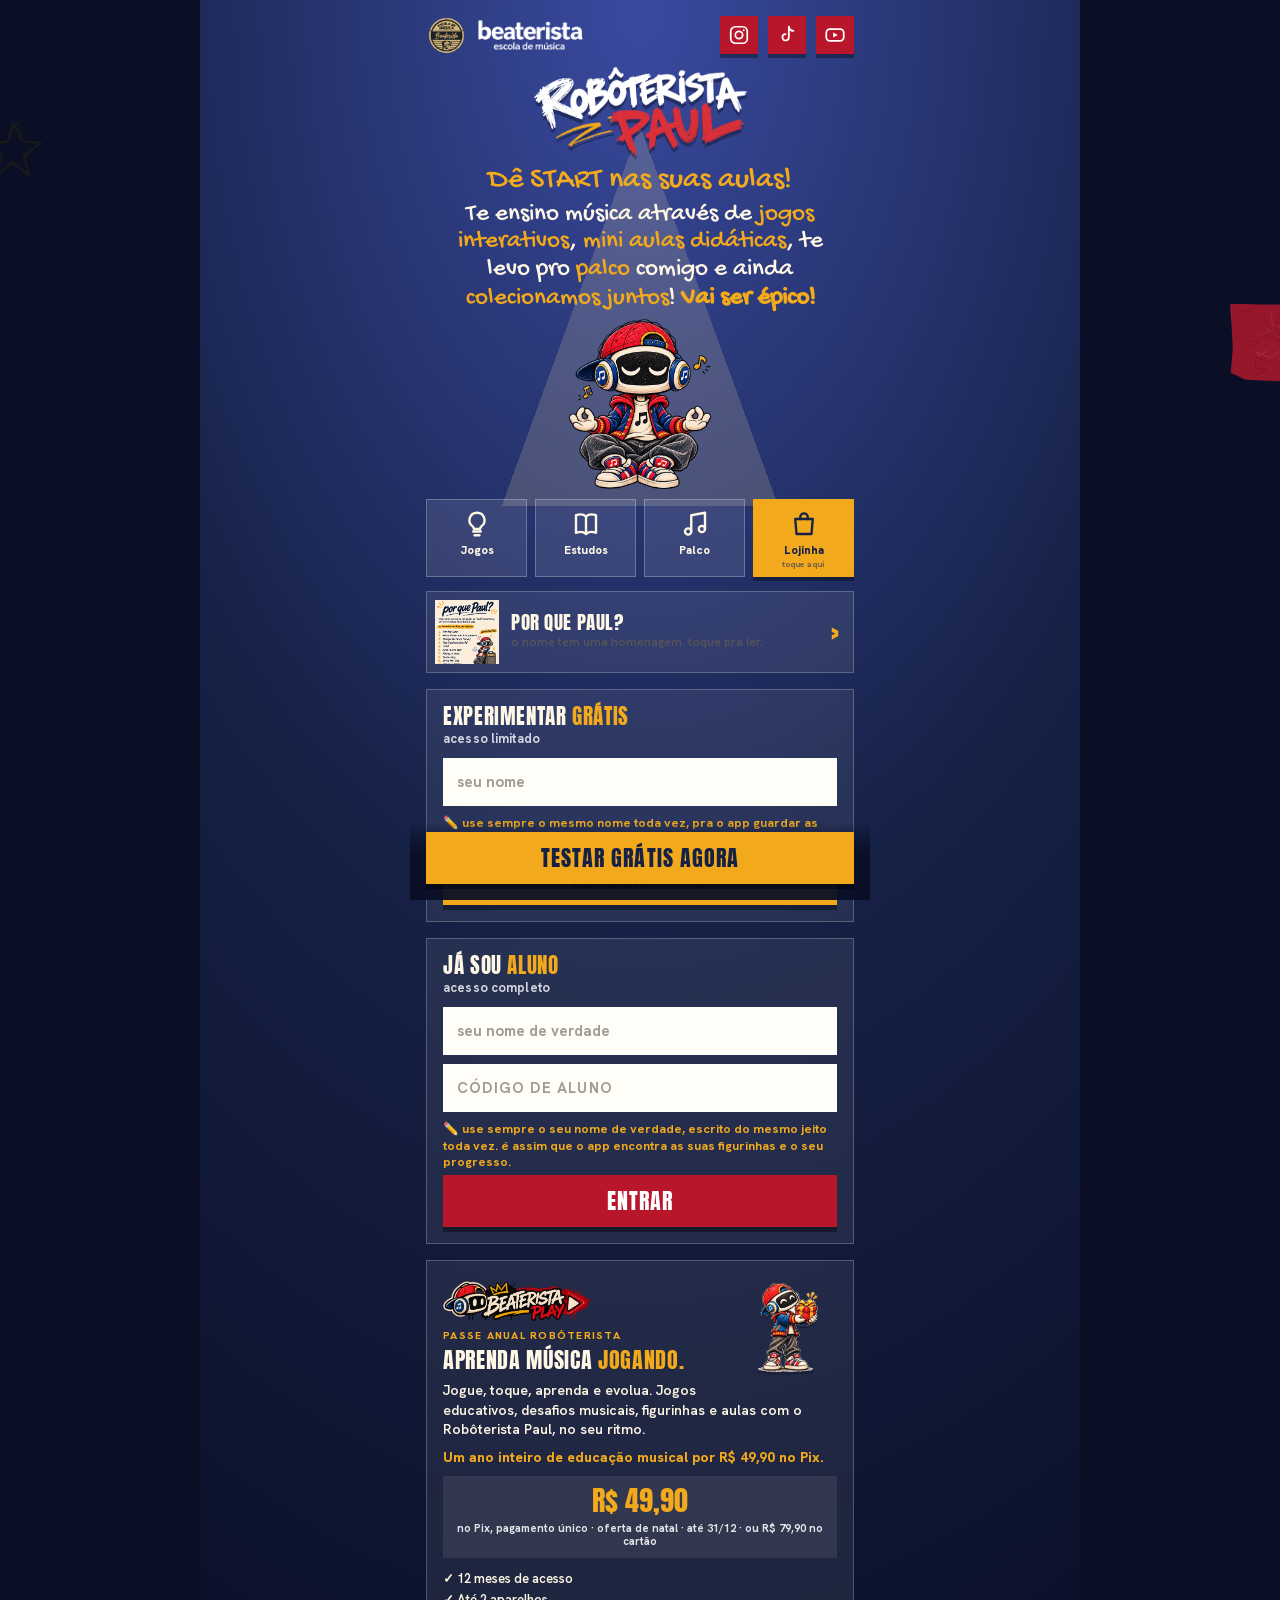
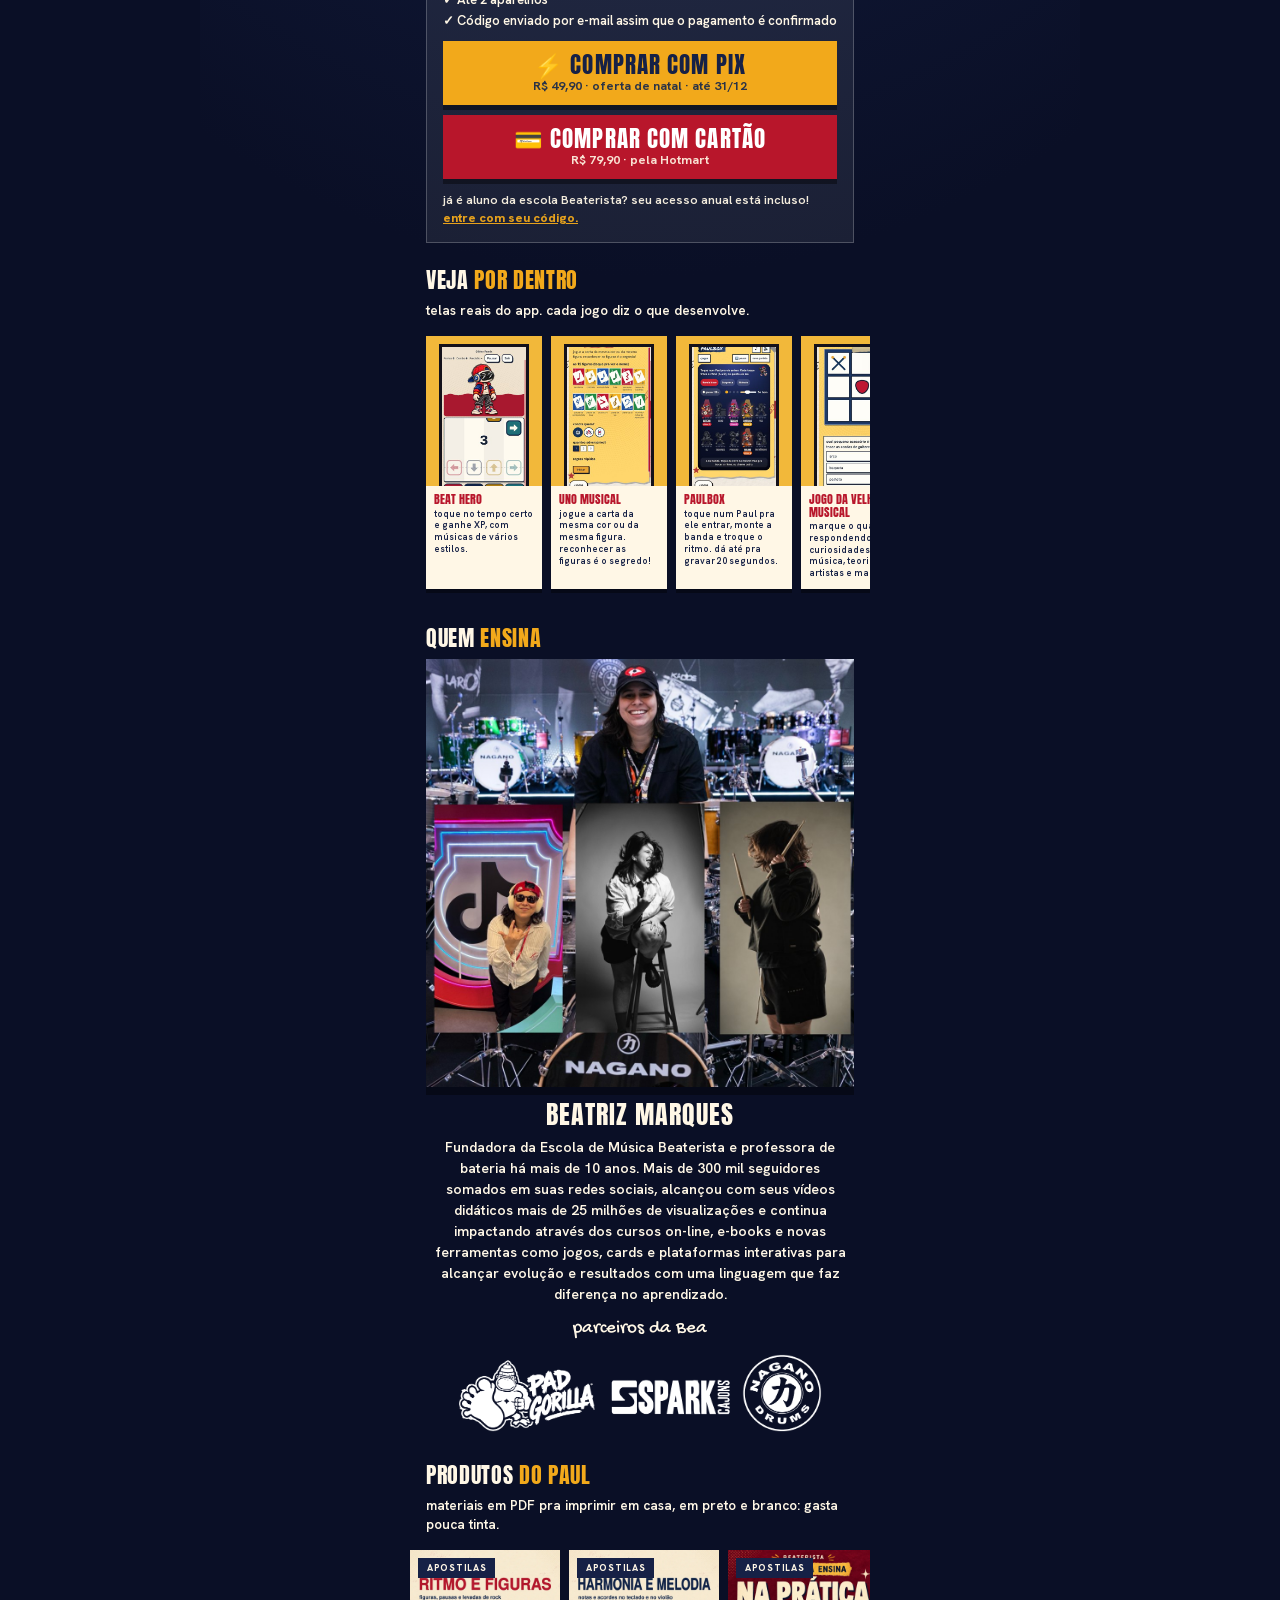
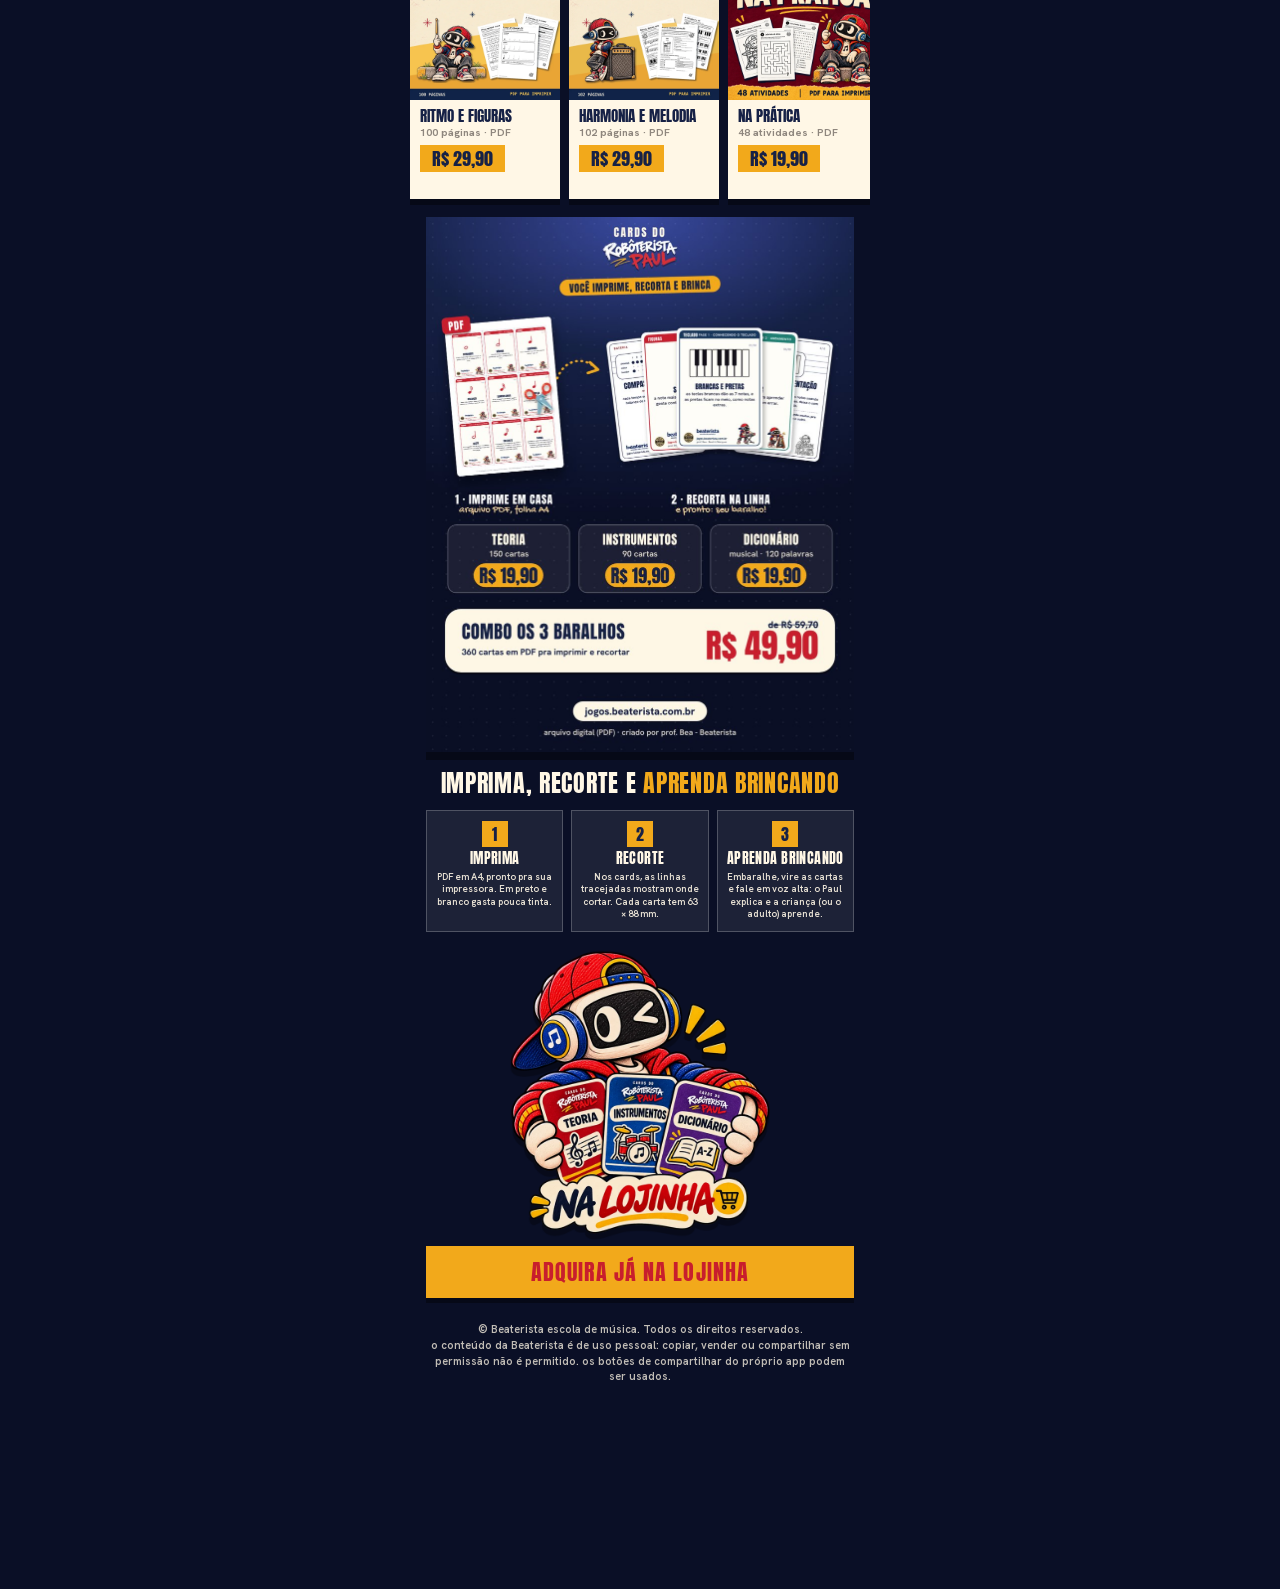
==== commit 02858c77: "Alunos: index.html volta a ser copia do aluno.html (faltavam promo-passe.css e meu-passe.css: a jane" ====
--- a/index.html
+++ b/index.html
@@ -37,7 +37,9 @@
   <link rel="stylesheet" href="css/inicio.css">
   <link rel="stylesheet" href="css/paul-dicas.css">
   <link rel="stylesheet" href="css/cara-musical.css">
+  <link rel="stylesheet" href="css/promo-passe.css">
   <link rel="stylesheet" href="css/presente.css">
+  <link rel="stylesheet" href="css/meu-passe.css">
 </head>
 <body class="aluno">
   <div id="decor" aria-hidden="true"><span class="wash w1"></span><span class="wash w2"></span><span class="wash w3"></span></div>
--- a/css/lote3.css
+++ b/css/lote3.css
@@ -886,6 +886,7 @@
 /* Aulas do Paul: lista colorida (um cartão por instrumento, com o Paul colorido) */
 .al-aula { position: relative; display: grid; grid-template-columns: 96px 1fr 34px; align-items: center; gap: 8px; min-height: 104px; padding: 10px 12px; border: 3px solid #1b1818; border-radius: 18px; box-shadow: 4px 4px 0 #1b1818; text-decoration: none; overflow: hidden; color: #fff; }
 .al-aula-bateria { background: linear-gradient(135deg, #a8182e, #7a0f20); } .al-aula-teclado { background: linear-gradient(135deg, #17356b, #0e2347); } .al-aula-violao { background: linear-gradient(135deg, #f2c14e, #e0902a); color: #1b1818; } .al-aula-figuras { background: linear-gradient(135deg, #1f6f78, #134a52); }
+.al-aula-t-figuras { background: linear-gradient(135deg, #d3122f, #8e0c20); } .al-aula-t-pausas { background: linear-gradient(135deg, #1f4a80, #17365B); } .al-aula-t-claves { background: linear-gradient(135deg, #f2b84a, #e0902a); color: #1b1818; } .al-aula-t-tempo { background: linear-gradient(135deg, #2a9d8f, #17665d); } .al-aula-t-leitura { background: linear-gradient(135deg, #7a3fb0, #4d2478); }
 .al-aula-paul { width: 96px; height: 92px; object-fit: contain; filter: drop-shadow(2px 3px 0 rgb(0 0 0 / .3)); } .al-aula-adv { position: absolute; right: 44px; top: 6px; width: 38px; opacity: .9; transform: rotate(10deg); }
 .al-aula-txt { display: grid; gap: 2px; min-width: 0; } .al-aula-txt b { font: 400 26px/1 'Anton', 'Impact', sans-serif; text-transform: uppercase; } .al-aula-txt small { font: 600 13px/1.3 var(--body); color: inherit; opacity: .95; } .al-aula-txt em { font: 700 11px var(--body); font-style: normal; background: rgb(255 255 255 / .22); border-radius: 999px; padding: 1px 8px; width: max-content; }
 .al-aula-go { width: 30px; height: 30px; border-radius: 50% !important; background: #fff; color: #1b1818; display: grid; place-items: center; font-style: normal; font-size: 12px; border: 2px solid #1b1818; }
@@ -1139,3 +1140,5 @@
 /* estudos: aviso da figurinha exclusiva ao terminar um tema */
 .tf-exclusiva { margin: 8px 0 0; padding: 10px 12px; border-radius: 14px !important; background: #fff3c4; border: 2px solid #c81e2d; font-weight: 700; color: #162146; }
 .tf-exclusiva a { color: #c81e2d; }
+.tf-tema .al-aula-adv { top: auto; bottom: 6px; right: 46px; width: 30px; }
+.tf-tema .al-aula-txt b { font-size: 24px; }
--- a/css/jogos.css
+++ b/css/jogos.css
@@ -2032,3 +2032,19 @@
 /* botão "abrir o baú" nos modelos E e F: dourado, combina com a carta (antes era azul-roxo) */
 .pf.cq.cq-m-e .cq-premio .kd-btn,.pf.cq.cq-m-f .cq-premio .kd-btn{background:#f9d27a;color:#162146;border:3px solid #fff7e6;box-shadow:0 4px 0 #7a5410;text-shadow:none;font-weight:800}
 .cq-m-f .cq-premio{border-color:#f9d27a}
+
+/* Figurix: jogos novos (atenção/memória em 3 formatos, detetive e quiz de instrumentos) */
+.jg-figurix .fx-cont{min-height:38px;text-align:center;font:400 34px/1 "Anton",sans-serif;color:#d3122f}
+.jg-figurix .fx-card.sel{outline:4px solid #EBA332;outline-offset:1px;transform:translateY(-2px)}
+.jg-figurix .fx-card.previa{box-shadow:0 0 0 3px #EBA332}
+.jg-figurix .fx-sumiu{display:grid;grid-template-columns:repeat(auto-fit,minmax(78px,1fr));gap:8px;margin:8px 0}
+.jg-figurix .fx-sumiu.n4{grid-template-columns:repeat(2,minmax(0,1fr))}.jg-figurix .fx-sumiu.n5{grid-template-columns:repeat(3,minmax(0,1fr))}
+.jg-figurix .fx-sc{display:grid;place-items:center;gap:2px;min-height:96px;padding:6px;border:3px solid #142036;border-radius:14px;background:#fffdf7;box-shadow:3px 3px 0 #d3122f;color:#142036}
+.jg-figurix .fx-sc small{font:700 11px "Hanken Grotesk",sans-serif}
+.jg-figurix .fx-sc.vazio{background:#17365B;color:#fff;box-shadow:3px 3px 0 #EBA332}
+.jg-figurix .fx-qm{font:400 40px "Anton",sans-serif;color:#fff}
+.jg-figurix .fx-op small{display:block;font:700 11px "Hanken Grotesk",sans-serif;margin-top:2px}
+.jg-figurix .fx-instr{display:grid;place-items:center;gap:2px}.jg-figurix .fx-instr i{font-style:normal;font-size:30px;line-height:1}.jg-figurix .fx-instr b{font:400 16px "Anton",sans-serif;text-transform:uppercase}
+.jg-figurix .fx-ouvir{justify-self:center;margin:2px 0 6px}
+.jg-figurix .fx-det .dn-caderno{display:grid;gap:8px}
+.jg-figurix .fx-card .fx-txt{font-size:clamp(9px,3vw,13px);line-height:1.1;overflow-wrap:anywhere;hyphens:auto}
--- a/css/figurinhas.css
+++ b/css/figurinhas.css
@@ -511,7 +511,7 @@
 .tf-fase.on{background:var(--c,#17365B);color:#fff}.tf-fase.on i{color:#ffd166}
 .tf-fase-t{margin:0;text-align:center;font:800 14px/1.2 var(--body,inherit);text-transform:uppercase;letter-spacing:.06em;color:var(--c,#17365B)}
 .tf-li{color:#fff;width:60px;height:60px}.tf-li .tf-sym{height:40px;width:auto;max-width:50px}.tf-li-t{font:400 24px/1 "Anton",sans-serif;color:#fff}
-.tf-tema b{font-size:18px}.tf-tema small{font-size:13.5px}.tf-tema-st{color:#EBA332;letter-spacing:1px}
+
 @media(prefers-reduced-motion:reduce){.tf-card.vez .tf-toque,.btn.tf-vez{animation:none}}
 .tf-ic{height:74px}.tf-card .tf-sym{height:72px}
 
--- a/css/promo-passe.css
+++ b/css/promo-passe.css
@@ -0,0 +1,72 @@
+/* Cartão do Passe Anual Robôterista (js/promo-passe.js): street/editorial, vermelho e creme, borda de caderno e sombra dura. Sem animação. */
+.pp{--pp-red:#b5162b;--pp-ink:#1b1818;--pp-cream:#f6ecd9;position:relative;display:grid;grid-template-columns:84px 1fr;gap:6px 12px;align-items:start;margin:0;padding:14px 14px 14px 12px;border:3px solid var(--pp-ink);border-radius:16px 6px 16px 6px;background:var(--pp-cream);color:var(--pp-ink);box-shadow:5px 5px 0 var(--pp-ink);overflow:hidden;font-family:var(--body,"Hanken Grotesk",system-ui,sans-serif)}
+.pp::before{content:"";position:absolute;inset:0 auto 0 0;width:7px;background:repeating-linear-gradient(180deg,var(--pp-red) 0 14px,var(--pp-ink) 14px 17px)}
+.pp-paul{width:84px;height:84px;object-fit:contain;margin-left:6px;align-self:center;pointer-events:none}
+.pp-txt{display:grid;gap:6px;min-width:0}
+.pp-tag{font:800 10.5px/1.2 var(--body,"Hanken Grotesk",sans-serif);letter-spacing:.12em;text-transform:uppercase;color:var(--pp-red)}
+.pp h3{margin:0;font:800 clamp(21px,6vw,27px)/1.02 var(--display,Georgia,serif);font-style:italic;letter-spacing:-.01em;color:var(--pp-ink)}
+.pp-sub{margin:0;font:600 13.5px/1.4 var(--body,sans-serif);color:#3a302f}
+.pp-preco{margin:2px 0 0;font:600 13.5px/1.25 var(--body,sans-serif);display:flex;flex-wrap:wrap;align-items:baseline;gap:2px 6px}
+.pp-preco b{font:900 26px/1 var(--display,Georgia,serif);color:var(--pp-red)}
+.pp-preco small{flex-basis:100%;font:700 12px/1.3 var(--body,sans-serif);color:#5f5752}
+.pp-lista{margin:0;padding:0;list-style:none;display:grid;gap:2px;font:600 12.5px/1.35 var(--body,sans-serif)}
+.pp-lista li::before{content:"✓ ";color:var(--pp-red);font-weight:900}
+.pp-btns{display:flex;flex-wrap:wrap;gap:8px;margin-top:4px}
+.pp-btn{display:inline-flex;align-items:center;justify-content:center;min-height:44px;padding:10px 16px;border:3px solid var(--pp-ink);border-radius:999px;font:900 14px/1 var(--body,sans-serif);text-decoration:none;box-shadow:3px 3px 0 var(--pp-ink);flex:1 1 160px}
+.pp-pix{background:var(--pp-red);color:#fff}.pp-alt{background:#fff;color:var(--pp-ink)}
+.pp-btn:active{transform:translate(2px,2px);box-shadow:1px 1px 0 var(--pp-ink)}
+.pp-btn:focus-visible{outline:3px solid var(--pp-red);outline-offset:3px}
+/* compacto: some a lista e o texto de apoio */
+.pp-c{grid-template-columns:64px 1fr;padding:10px 12px 10px 12px;box-shadow:4px 4px 0 var(--pp-ink)}.pp-c .pp-paul{width:64px;height:64px}.pp-c h3{font-size:20px}.pp-c .pp-preco b{font-size:22px}
+@media (max-width:360px){.pp{grid-template-columns:1fr}.pp-paul{display:none}}
+/* o cartão fica no fluxo da tela (nunca fixo nem por cima de jogo) */
+.pp-inicio,.pp-jogos,.pp-perfil,.pp-lojinha{margin-block:4px}
+@media (prefers-reduced-motion:reduce){.pp-btn{transition:none}.pp-btn:active{transform:none}}
+
+/* entrada (aluno.html): complementos do bloco do passe */
+.en-passe-tag{display:block;margin:0 0 6px;font:800 10.5px/1.2 "Hanken Grotesk",sans-serif;letter-spacing:.12em;text-transform:uppercase;color:#f3ab1c}
+.en-box.passe .pr small{color:rgb(255 255 255 / .8)}
+.en-passe-lista{margin:0 0 12px;padding:0;list-style:none;display:grid;gap:3px;font:600 13px/1.35 "Hanken Grotesk",sans-serif;text-align:left;clear:both}
+.en-passe-lista li::before{content:"✓ ";font-weight:900}
+.en-box.passe .en-passe-btn+.en-passe-btn{margin-top:8px}
+
+/* janela "como você quer pagar?" (js/escolha-pagamento.js): Pix em destaque, cartão sempre visível */
+.ep-dlg{--pp-red:#b5162b;--pp-ink:#1b1818;--pp-cream:#f6ecd9;width:min(440px,calc(100vw - 24px));max-height:calc(100dvh - 24px);overflow:auto;margin:auto;padding:16px 16px calc(16px + env(safe-area-inset-bottom,0px));border:3px solid var(--pp-ink);border-radius:18px 8px 18px 8px;background:var(--pp-cream);color:var(--pp-ink);box-shadow:6px 6px 0 var(--pp-ink);font-family:var(--body,"Hanken Grotesk",system-ui,sans-serif)}
+.ep-dlg::backdrop{background:rgb(20 6 8 / .72)}
+.ep-topo{display:flex;align-items:center;gap:10px;margin-bottom:12px}.ep-paul{width:64px;height:64px;object-fit:contain;flex:none}
+.ep-topo small{display:block;font:800 10px/1.2 var(--body,sans-serif);letter-spacing:.12em;text-transform:uppercase;color:var(--pp-red)}
+.ep-topo h2{margin:2px 0 0;font:800 24px/1.05 var(--display,Georgia,serif);font-style:italic}
+.ep-x{margin-left:auto;align-self:flex-start;min-width:44px;min-height:44px;border:0;background:none;font:900 20px/1 sans-serif;color:var(--pp-ink);cursor:pointer}
+.ep-op{position:relative;display:grid;gap:4px;margin:0 0 12px;padding:16px;border:3px solid var(--pp-ink);border-radius:14px;text-decoration:none;color:inherit;box-shadow:4px 4px 0 var(--pp-ink)}
+.ep-pix{background:var(--pp-red);color:#fff;padding-top:22px}
+.ep-selo{position:absolute;top:-13px;left:14px;padding:4px 10px;border:3px solid var(--pp-ink);border-radius:99px;background:#f2c14e;color:var(--pp-ink);font:900 11px/1 var(--body,sans-serif);letter-spacing:.08em;text-transform:uppercase}
+.ep-nome{font:800 13px/1 var(--body,sans-serif);letter-spacing:.14em;text-transform:uppercase}
+.ep-preco{font:900 40px/1 var(--display,Georgia,serif)}.ep-cartao .ep-preco{font-size:28px;color:var(--pp-red)}
+.ep-eco{font:900 15px/1.2 var(--body,sans-serif);color:#f2c14e}
+.ep-det{font:600 13px/1.35 var(--body,sans-serif);opacity:.92}
+.ep-btn{display:flex;align-items:center;justify-content:center;min-height:48px;margin-top:6px;border:3px solid var(--pp-ink);border-radius:999px;background:#fff;color:var(--pp-ink);font:900 16px/1 var(--body,sans-serif);box-shadow:3px 3px 0 var(--pp-ink)}
+.ep-cartao{background:#fff}.ep-cartao .ep-btn{background:var(--pp-cream)}
+.ep-op:active .ep-btn{transform:translate(2px,2px);box-shadow:1px 1px 0 var(--pp-ink)}
+.ep-op:focus-visible,.ep-x:focus-visible{outline:3px solid var(--pp-ink);outline-offset:3px}
+.ep-rod{margin:4px 0 0;text-align:center;font:600 12px/1.4 var(--body,sans-serif);color:#5f5752}
+
+.ep-logo{display:block;height:40px;width:auto;margin:0 0 4px}
+.pp-logo{display:block;height:34px;width:auto;margin:0 0 4px}
+.en-passe-logo{display:block;height:44px;width:auto;margin:0 0 8px}
+
+/* entrada: Pix e cartão direto na página (mais específico que o lote3.css) */
+.en .en-box.passe small.en-passe-tag{color:#f3ab1c;opacity:1}
+.en .en-box.passe .pr div small{color:rgb(255 255 255 / .88);opacity:1}
+.en-passe-duo{display:grid;gap:10px;margin:0 0 4px}
+.en .en-box.passe .en-passe-duo .en-passe-btn{display:flex;flex-direction:column;align-items:center;justify-content:center;gap:2px;margin:0;padding:12px 14px;text-decoration:none}
+.en-passe-duo .en-passe-btn b{font:inherit;font-size:1.05em}
+.en-passe-duo .en-passe-btn small{display:block;font:700 12.5px/1.2 "Hanken Grotesk",sans-serif;text-transform:none;letter-spacing:0;opacity:.95}
+.en .en-box.passe .en-passe-duo .en-passe-btn small{color:inherit;opacity:.92}
+.en .en-box.passe .en-passe-duo .en-btn.y small{color:#1b2a4a}
+.en .en-box.passe .en-passe-duo .en-btn.r small{color:#fff4e2}
+
+/* entrada: subtítulos das caixas e novo texto do Paul */
+.en .en-sub{margin:-6px 0 10px;font:700 13px/1.3 "Hanken Grotesk",sans-serif;color:rgb(255 255 255 / .8);letter-spacing:.01em}
+.en .en-mao .en-start{display:inline-block;margin-bottom:4px;font-size:1.18em;color:#f3ab1c}
+.en .en-mao .en-epico{display:inline-block;margin-top:2px;color:#f3ab1c;font-weight:800}
+.en .en-dica{margin:6px 0 4px;font:700 12.5px/1.35 "Hanken Grotesk",sans-serif;color:#f3ab1c}
--- a/css/meu-passe.css
+++ b/css/meu-passe.css
@@ -0,0 +1,16 @@
+/* "Meu passe" no Perfil: modelo DOURADO (igual ao passe do aluno do Início: cartão de identidade dourado, presilha no topo, Paul ao lado do título) */
+.mp{position:relative;overflow:hidden;display:grid;gap:8px;padding:22px 16px 16px;border:3px solid #3a2810;border-radius:24px;background:linear-gradient(135deg,#f6c445 0%,#fde9a8 45%,#e4a62f 100%);color:#2a1d0a;box-shadow:0 10px 0 -2px rgb(58 40 16 / .35),0 18px 28px -14px rgb(0 0 0 / .5)}
+.mp::before{content:"";position:absolute;left:50%;top:7px;width:70px;height:12px;margin-left:-35px;border-radius:99px;background:#1c1408;opacity:.85}
+.mp::after{content:"";position:absolute;right:8px;top:10px;width:92px;height:92px;background:url(../assets/paul/animacoes/web/paul-presente.webp) center/contain no-repeat;filter:drop-shadow(0 4px 0 rgb(58 40 16 / .3));pointer-events:none}
+.mp-ex::after{background-image:url(../assets/paul/colorido/paul-microfone.webp)}
+.mp p{margin:0;font:600 14px/1.45 var(--body);color:#3a2810}.mp .mp-nota{font-size:12.5px;color:#6b4a12}
+.mp h3{margin:0;padding-right:92px;font:400 28px/1.02 Anton,sans-serif;font-style:normal;text-transform:uppercase;color:#2a1d0a}
+.mp .mp-rot{display:block;padding:0 92px 0 0;background:none;font:800 10.5px/1.2 var(--body);letter-spacing:.2em;text-transform:uppercase;color:#6b4a12}
+.mp-preco b{font:400 34px/1 Anton,sans-serif;color:#8a1220}.mp-preco{display:flex;align-items:baseline;gap:6px}.mp-preco2{font:800 15px/1.2 var(--body)!important;text-transform:uppercase;letter-spacing:.05em}
+.mp-btn{display:flex;align-items:center;justify-content:center;min-height:48px;margin-top:4px;padding:10px 16px;border:3px solid #1c1408;border-radius:12px;background:#1c1408;color:#ffe9a8;font:900 15px/1 var(--body);text-decoration:none;text-transform:lowercase;box-shadow:3px 3px 0 rgb(0 0 0 / .3)}
+.mp-btn:active{transform:translate(2px,2px);box-shadow:1px 1px 0 rgb(0 0 0 / .3)}
+.mp-btn:focus-visible{outline:3px solid #8a1220;outline-offset:3px}
+.mp-presentes{display:grid;gap:6px;margin-top:6px;padding:10px;border:2px dashed #3a2810;border-radius:12px;background:rgb(255 255 255 / .5);color:#2a1d0a}
+.mp-presentes>b{font:800 14px/1.2 var(--body)}.mp-presentes>small{font:600 12.5px/1.3 var(--body);color:#6b4a12}
+.mp-pres{display:grid;gap:4px}.mp-pres-t{display:flex;align-items:center;justify-content:space-between;gap:8px;min-height:44px;padding:6px 10px;border:2px solid #3a2810;border-radius:10px;background:#fffaf0;font:800 13.5px/1.2 var(--body);cursor:pointer;list-style:none}.mp-pres-t::-webkit-details-marker{display:none}.mp-pres-t small{font:700 12px/1 var(--body);color:#6b4a12}.mp-pres-t::after{content:'＋';font-weight:900}.mp-pres[open]>.mp-pres-t::after{content:'－'}
+.mp-pres-a{display:flex;align-items:center;min-height:44px;padding:8px 12px;border:2px solid #3a2810;border-radius:8px;background:#fffaf0;color:#2a1d0a;font:700 13.5px/1.2 var(--body);text-decoration:none}
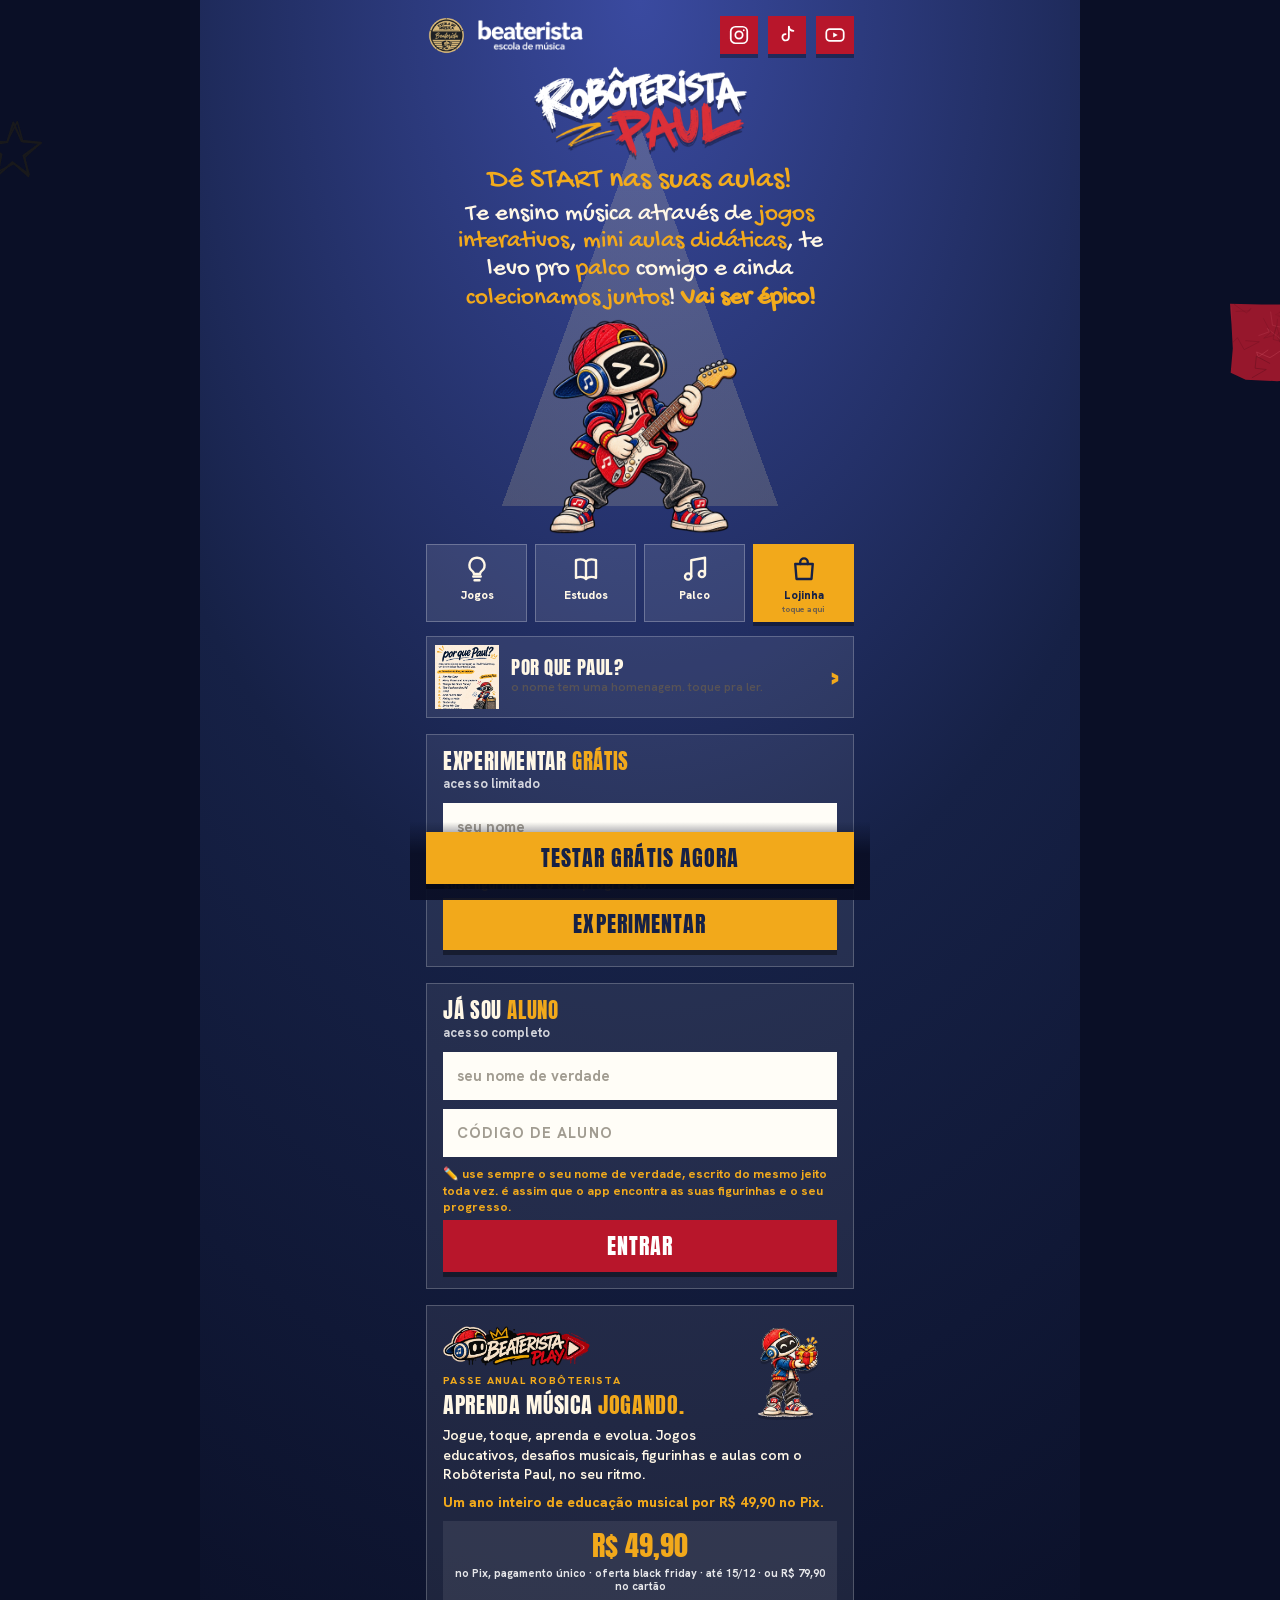
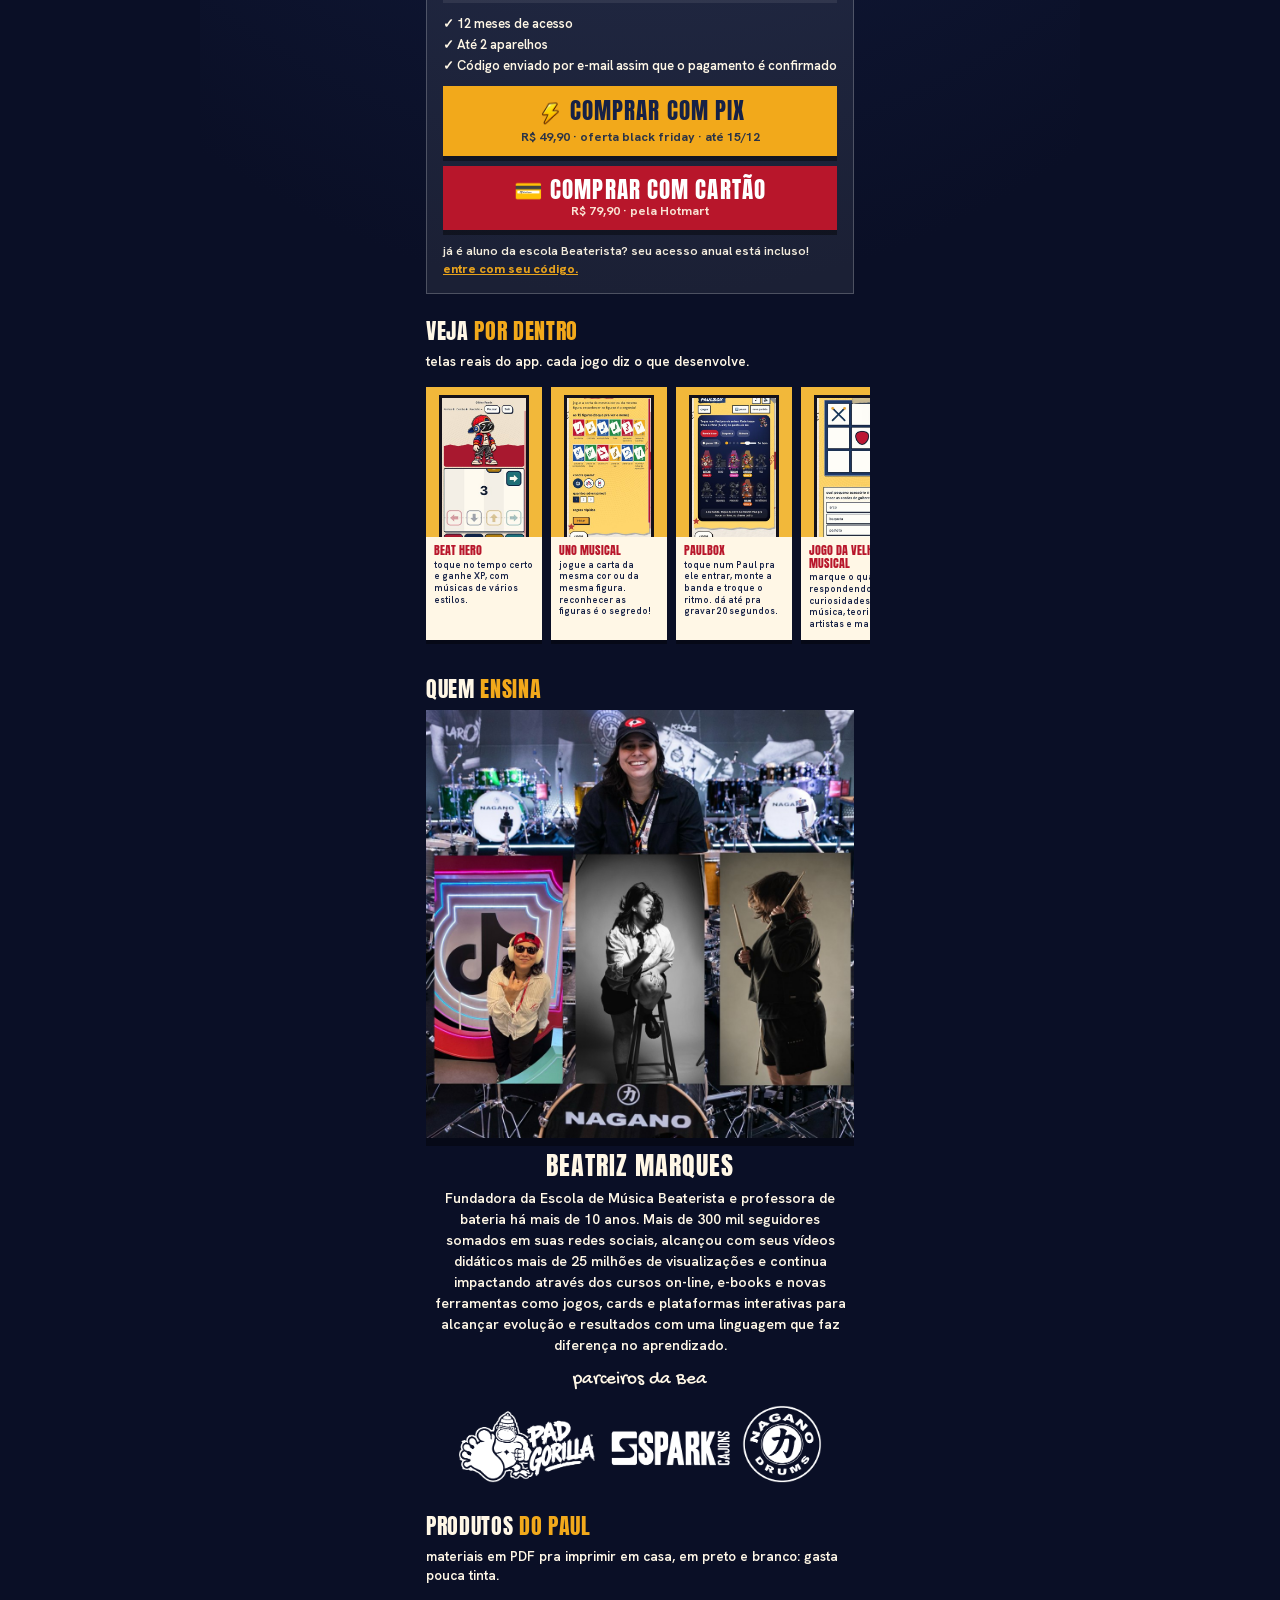
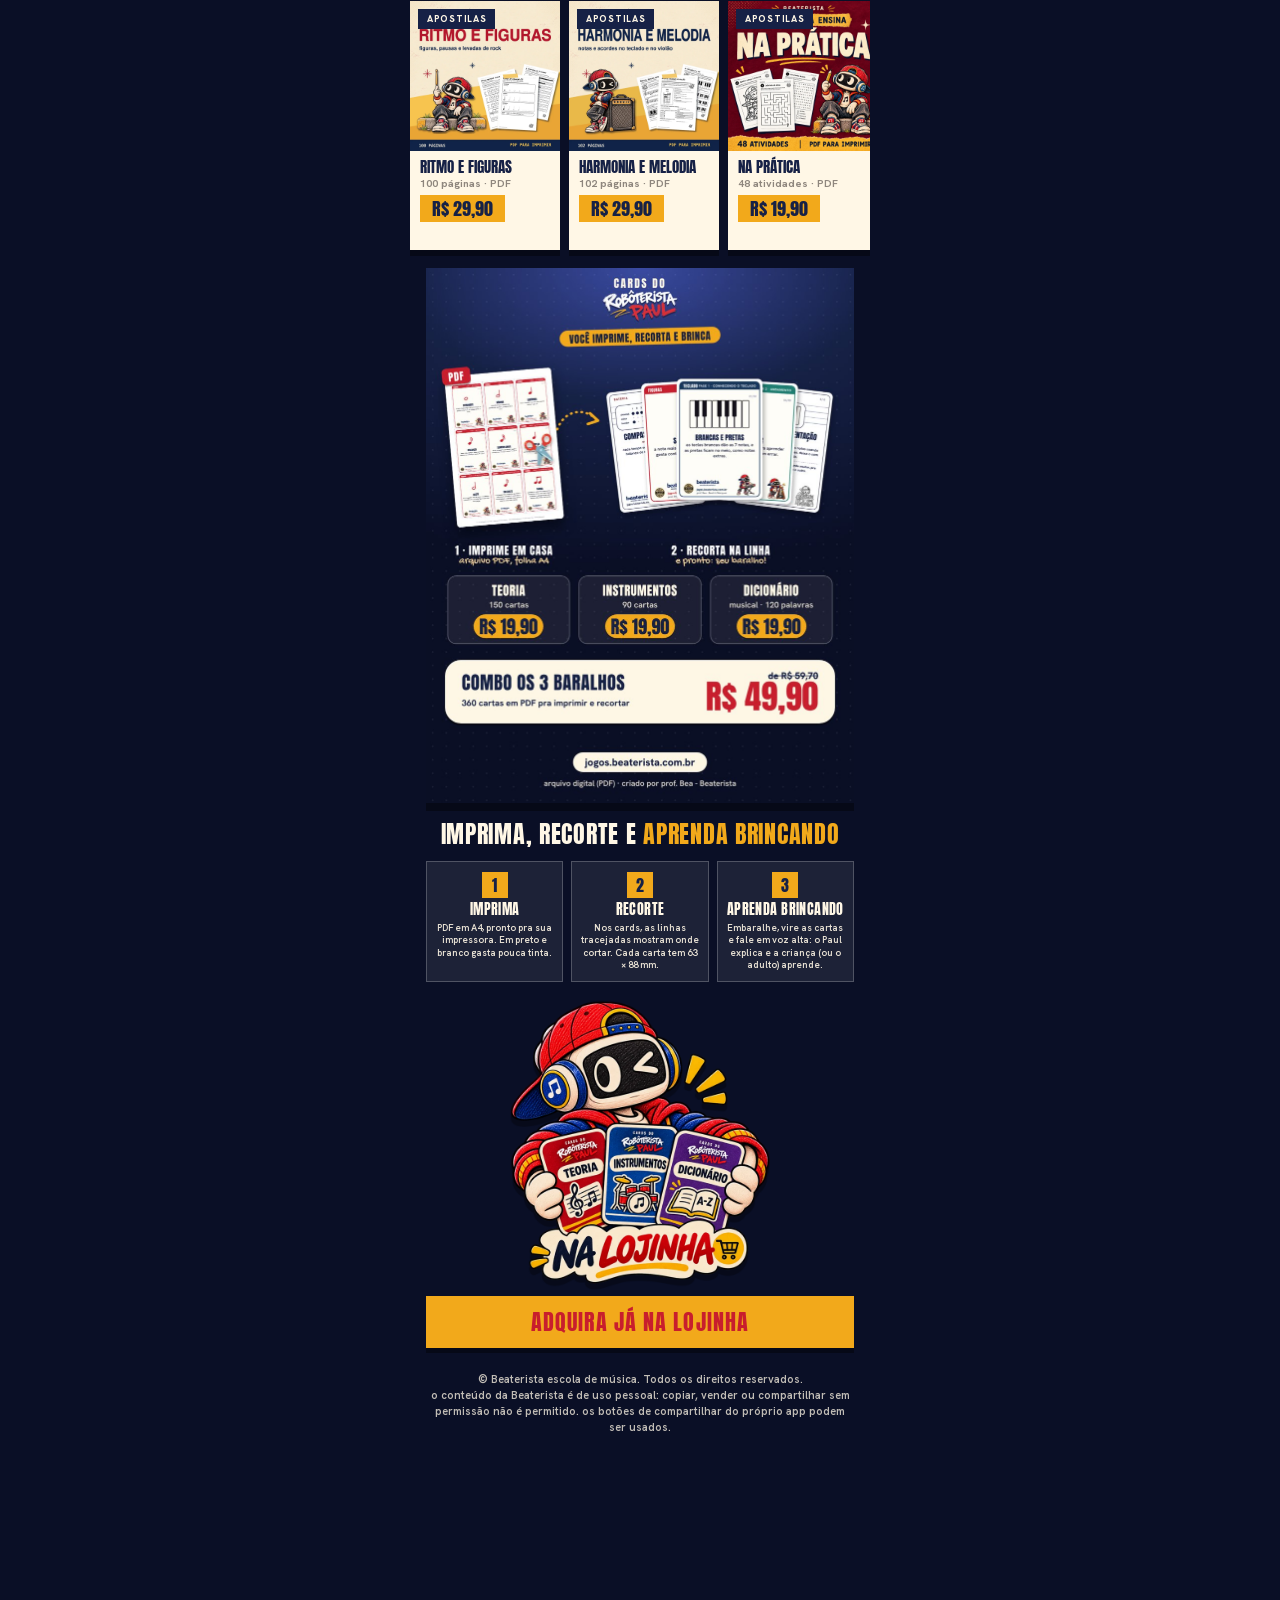
==== commit b2084048: "Junta a main: lojinha nova, premios do passe, roleta maluca, check-in com wallpaper, icones, aulas (" ====
--- a/index.html
+++ b/index.html
@@ -40,6 +40,7 @@
   <link rel="stylesheet" href="css/promo-passe.css">
   <link rel="stylesheet" href="css/presente.css">
   <link rel="stylesheet" href="css/meu-passe.css">
+  <link rel="stylesheet" href="css/lojinha.css">
 </head>
 <body class="aluno">
   <div id="decor" aria-hidden="true"><span class="wash w1"></span><span class="wash w2"></span><span class="wash w3"></span></div>
--- a/css/lote3.css
+++ b/css/lote3.css
@@ -1142,3 +1142,53 @@
 .tf-exclusiva a { color: #c81e2d; }
 .tf-tema .al-aula-adv { top: auto; bottom: 6px; right: 46px; width: 30px; }
 .tf-tema .al-aula-txt b { font-size: 24px; }
+
+/* Lojinha COMPACTA: carrosséis com setas, bolinhas e deslize (menos rolagem pra baixo) */
+.lj-compacta{display:grid;gap:14px}
+.lj-compacta .lj-bf-topo{margin:0;padding:8px}
+.lj-compacta .lj-anual .lj-bf-arte{width:100%;height:auto;max-height:240px;object-fit:contain;background:#0e0e12}
+.lj-compacta .lj-anual .lj-bf-cta{margin-top:6px}.lj-compacta .lj-anual .lj-btn{min-height:42px;padding-block:6px}
+.lj-car{position:relative}
+.lj-car-faixa{display:flex;gap:12px;overflow-x:auto;scroll-snap-type:x mandatory;-webkit-overflow-scrolling:touch;scrollbar-width:none;padding:3px 3px 10px;outline:none}.lj-car-faixa::-webkit-scrollbar{display:none}
+.lj-car-faixa:focus-visible{box-shadow:0 0 0 3px #f6c44f;border-radius:14px}
+.lj-car-seta{position:absolute;top:38%;z-index:3;width:38px;height:38px;display:grid;place-items:center;padding:0 0 3px;border:3px solid rgb(var(--ink-rgb));border-radius:50%;background:#f6c44f;color:rgb(var(--ink-rgb));font:400 26px/1 'Anton',sans-serif;box-shadow:3px 3px 0 rgb(var(--ink-rgb));cursor:pointer;transition:transform .12s}
+.lj-car-seta:active{transform:translate(2px,2px);box-shadow:1px 1px 0 rgb(var(--ink-rgb))}.lj-car-seta[hidden]{display:none}
+.lj-car-seta.ant{left:-6px}.lj-car-seta.prox{right:-6px}
+.lj-car-pontos{display:flex;justify-content:center;gap:7px;margin-top:-2px}
+.lj-car-pontos button{width:9px;height:9px;padding:0;border:2px solid rgb(var(--ink-rgb));border-radius:50%;background:#fff;cursor:pointer;transition:width .2s,background .2s}.lj-car-pontos button.on{width:24px;border-radius:9px;background:#b5162b}
+.lj-combos-t{margin:0 0 6px;font:400 22px/1 'Anton',sans-serif;text-transform:uppercase;display:flex;align-items:baseline;gap:8px;flex-wrap:wrap}.lj-combos-t small{font:700 12px var(--body,sans-serif);text-transform:none;opacity:.7}
+/* preferidos da turma: painel azul compacto */
+.lj-amados{position:relative;padding:12px 12px 8px;border:3px solid rgb(var(--ink-rgb));border-radius:20px;background:radial-gradient(circle at 85% 0%,#2a52b5 0,#17356b 38%,#0e2347 80%);box-shadow:5px 5px 0 rgb(var(--ink-rgb))}
+.lj-amados-top{display:flex;align-items:center;gap:8px;margin:0 0 8px}.lj-amados-top i{font-style:normal;font-size:22px}
+.lj-amados-top h2{margin:0;font:400 22px/1 'Anton',sans-serif;text-transform:uppercase;color:#f6c44f;text-shadow:2px 2px 0 #b5162b}
+.lj-car-mini .lj-car-pontos button{border-color:#fff}
+.lj-mini{flex:0 0 38%;scroll-snap-align:start;display:grid;gap:5px;padding:8px;border:3px solid rgb(var(--ink-rgb));border-radius:14px;background:#fffdf7;text-align:center;align-content:start}
+.lj-mini:first-child{position:relative}.lj-mini:first-child:after{content:"mais amado";position:absolute;top:-3px;right:-3px;padding:2px 7px;background:#b5162b;color:#fff;font:400 10px 'Anton',sans-serif;text-transform:uppercase;border:2px solid rgb(var(--ink-rgb));border-radius:0 10px 0 8px}
+.lj-mini-capa{display:block;width:100%;aspect-ratio:1/1;padding:0;border:0;background:#fff;border-radius:8px;overflow:hidden;cursor:pointer}.lj-mini-capa img{display:block;width:100%;height:100%;object-fit:contain}
+.lj-mini-nome{font:400 14px/1.05 'Anton',sans-serif;text-transform:uppercase;min-height:2.1em;display:grid;place-items:center}
+.lj-mini-preco{font:800 14px var(--body,sans-serif);color:#b5162b}
+.lj-mini .lj-btn{min-height:36px;padding:4px 8px;font-size:15px}
+/* combos: slides com a arte + linha de preço e botão */
+.lj-slide{flex:0 0 66%;scroll-snap-align:center;display:grid;gap:6px;padding:8px;border:3px solid rgb(var(--ink-rgb));border-radius:16px;background:var(--card);box-shadow:4px 4px 0 rgb(var(--ink-rgb))}
+.lj-slide-arte{display:block;width:100%;aspect-ratio:1/1;padding:0;border:0;border-radius:10px;overflow:hidden;background:#fff;cursor:pointer}.lj-slide-arte img{display:block;width:100%;height:100%;object-fit:contain}
+.lj-slide-arte.vazia{position:relative;display:grid;align-content:center;gap:6px;padding:12px;background:linear-gradient(135deg,#b5162b,#7a0f20);color:#fff;cursor:default;text-align:left}
+.lj-slide-arte.vazia h3{margin:0;max-width:64%;font:400 21px/1 'Anton',sans-serif;text-transform:uppercase}.lj-slide-arte.vazia ul{margin:0;padding:0;list-style:none;max-width:64%;font-size:12px;font-weight:700;display:grid;gap:2px}.lj-slide-arte.vazia li:before{content:'✓ ';color:#f6c44f}
+.lj-slide-arte.vazia img{position:absolute;right:-4px;bottom:-4px;height:48%;width:auto;object-fit:contain}.lj-slide-arte.vazia .lj-selo{justify-self:start}
+.lj-slide-cta{display:flex;align-items:center;justify-content:space-between;gap:8px}.lj-slide-cta .lj-preco{font:400 20px/1 'Anton',sans-serif;color:#b5162b}.lj-slide-cta .lj-de{font-size:12px;margin-right:4px}.lj-slide-cta .lj-btn{flex:0 0 auto;min-height:38px;padding:4px 14px}
+/* seções: tiles num carrossel */
+.lj-car-secs .lj-sec{flex:0 0 82%;scroll-snap-align:center;margin:0}
+@media (min-width:700px){.lj-compacta{max-width:760px;margin-inline:auto}.lj-slide{flex-basis:300px}.lj-mini{flex-basis:170px}.lj-car-secs .lj-sec{flex-basis:340px}}
+.lj-compacta{min-width:0;max-width:100%;overflow-x:clip}.lj-compacta>*{min-width:0;max-width:100%}.lj-car{min-width:0;max-width:100%}.lj-car-faixa{min-width:0;max-width:100%}
+.lj-compacta .lj-anual .lj-bf-link{display:block;width:100%}
+.lj-slide-cta .lj-preco{display:inline-block;padding:0;margin:0;background:none;border:0;box-shadow:none;color:#b5162b;font:400 20px/1 'Anton',sans-serif;white-space:nowrap}
+.lj-slide-cta .lj-preco s{color:#777;font:700 12px var(--body,sans-serif)}
+.lj-slide-cta .lj-btn{flex:1 1 auto;min-width:0;padding:4px 8px;font-size:16px}.lj-slide-cta .lj-preco{flex:0 0 auto}
+
+/* janela Pix ou cartão da Lojinha */
+.lj-pay{width:min(420px,calc(100vw - 24px))}
+.lj-pay-op{display:grid;gap:3px;width:calc(100% - 24px);margin:10px 12px 0;padding:14px;text-align:left;border:3px solid rgb(var(--ink-rgb));border-radius:16px;background:#fffdf7;color:rgb(var(--ink-rgb));cursor:pointer;box-shadow:4px 4px 0 rgb(var(--ink-rgb));font:inherit}
+.lj-pay-op.pix{background:#b5162b;color:#fff}.lj-pay-op b{font:400 20px/1 'Anton',sans-serif;text-transform:uppercase}.lj-pay-op strong{font:400 34px/1 'Anton',sans-serif}
+.lj-pay-op.pix strong{color:#f6c44f}.lj-pay-op small{font-weight:800}.lj-pay-op em{font-style:normal;font-size:13px;opacity:.95}
+.lj-pay-op i{justify-self:stretch;margin-top:6px;padding:10px;text-align:center;font:400 17px 'Anton',sans-serif;font-style:normal;text-transform:uppercase;border:3px solid rgb(var(--ink-rgb));border-radius:12px;background:#fffdf7;color:rgb(var(--ink-rgb))}
+.lj-pay-op .lj-selo{justify-self:start}
+.lj-pay-op.pix small,.lj-pay-op.pix em{color:#fff}.lj-pay-op.pix small{color:#f6c44f}
--- a/css/jogos.css
+++ b/css/jogos.css
@@ -2048,3 +2048,156 @@
 .jg-figurix .fx-ouvir{justify-self:center;margin:2px 0 6px}
 .jg-figurix .fx-det .dn-caderno{display:grid;gap:8px}
 .jg-figurix .fx-card .fx-txt{font-size:clamp(9px,3vw,13px);line-height:1.1;overflow-wrap:anywhere;hyphens:auto}
+/* Aulas da bateria de toque (aba Palco > bateria > "aulas"): o Paul acende as peças e o aluno repete. Cores = partitura colorida (bumbo verde, caixa vermelha, chimbal azul, prato dourado). */
+.tk-art [data-p].au-luz{filter:drop-shadow(0 0 7px #fff) drop-shadow(0 0 16px var(--c,#ffd23f)) brightness(1.25);transition:filter .06s}
+.au-painel{display:grid;gap:10px}
+.au-topo{display:flex;align-items:center;justify-content:space-between;gap:8px}.au-topo b{font:20px/1 'Anton',Impact,sans-serif;text-transform:uppercase;letter-spacing:.03em}
+.au-intro{margin:0;font-size:13px;line-height:1.4}
+.au-lista{display:grid;grid-template-columns:repeat(auto-fill,minmax(112px,1fr));gap:8px}
+.au-item{display:grid;gap:2px;justify-items:center;align-content:center;padding:8px 6px;min-height:62px;text-align:center}.au-item span{font-size:12px;line-height:1.15;overflow-wrap:anywhere}.au-item small{font-size:11px;opacity:.75}.au-item .au-est{font-style:normal;font-size:14px;color:#d4a21b;letter-spacing:1px}
+.au-est{font-size:18px;color:#d4a21b;letter-spacing:1px}
+.au-grade{display:grid;grid-template-columns:78px repeat(var(--n),minmax(0,1fr));gap:3px;align-items:center;overflow:hidden}
+.au-pl{font-size:9px;font-weight:700;opacity:.75;line-height:1.1}.au-num{font:normal 10px/1 inherit;text-align:center;opacity:.7}
+.au-cel{display:block;height:26px;border-radius:5px;background:#17365b1a;border:1.5px solid #17365b22}
+.au-cel.on.cr{background:#d4a21b}.au-cel.on.rd{background:#1c8f9a}.au-cel.on.ch{background:#2f6fdc}.au-cel.on.t1{background:#ec8a2b}.au-cel.on.t2{background:#d9701a}.au-cel.on.cx{background:#d8344a}.au-cel.on.su{background:#7a4cc2}.au-cel.on.bu{background:#2f9d57}
+.au-cel.now{outline:3px solid #1b1818;outline-offset:-2px}
+.au-quem{font-size:13px;font-weight:700;text-align:center}.au-quem.paul{color:#a31d30}.au-quem.vez{color:#1f6f78}
+.au-msg{margin:0;text-align:center;font:19px/1.15 'Gochi Hand','Comic Sans MS',cursive;min-height:1.2em;color:#a31d30}
+.au-tempo{justify-self:center}.au-go{justify-self:center}
+.au-res{display:grid;gap:4px;justify-items:center;text-align:center}.au-res p{margin:0}.au-res-n{font:34px/1 'Anton',Impact,sans-serif}.au-res-est{font-size:26px;color:#d4a21b;letter-spacing:2px}
+@media (prefers-reduced-motion:reduce){.tk-art [data-p].au-luz{transition:none}}
+/* o botão "canhota" fica dentro da área da bateria, no cantinho de baixo */
+.tk-palco{position:relative}
+.tk-palco .kd-canhota{position:absolute;right:10px;bottom:10px;z-index:3;min-height:28px;padding:3px 11px;font-size:12px}
+/* aula: a música na partitura do app (normal e colorida), com cursor */
+.au-pautas{display:grid;gap:8px}
+.au-nome{margin:0;font:26px/1.05 'Anton',Impact,sans-serif;text-transform:uppercase;letter-spacing:.02em;text-align:center;text-wrap:balance}
+.au-info{margin:0;text-align:center;font-size:12px;opacity:.75}
+.au-bloco{display:grid;gap:2px}.au-rotulo{font:11px 'Special Elite','Courier New',monospace;text-transform:uppercase;letter-spacing:.06em;opacity:.7}
+.au-pauta{position:relative;margin:0;background:#fffdf8;color:#1b1818;border:2px solid #1b1818;border-radius:10px;padding:4px 0;overflow:hidden}.au-pauta svg{display:block}
+.au-cursor{position:absolute;top:0;bottom:0;width:18px;margin-left:-9px;background:#ffd23f66;border-left:2px solid #a31d30;border-right:2px solid #a31d30;pointer-events:none}
+.au-leg{display:flex;flex-wrap:wrap;gap:4px 10px;justify-content:center;font-size:11px}.au-leg span{display:inline-flex;align-items:center;gap:4px}.au-leg i{width:10px;height:10px;border-radius:50%;display:inline-block}
+.tk-kit.au-jogando .kd-rolar{display:none}
+.au-jogando-ocultar{display:none}
+
+/* Aulas de melodia (teclas e xilofone): teclas acesas pelo Paul, a certa em dica, e a frase na pauta com a nota marcada */
+.pn-kb .au-luz{background:#ffd23f!important;box-shadow:inset 0 0 0 3px #a31d30,0 0 14px #ffd23f}
+.pn-kb .au-certa{background:#bfe6e9!important;box-shadow:inset 0 0 0 4px #1f6f78}
+.ti-bar.au-luz{filter:brightness(1.3) drop-shadow(0 0 9px #fff);outline:4px solid #fff;outline-offset:-2px}
+.ti-bar.au-certa{outline:4px dashed #1f6f78;outline-offset:-4px}
+.am-pautas{display:grid;gap:8px}
+.am-pautas .pn-bg{fill:none}.am-pautas .pn.now .pn-bg{fill:#ffd23f99}.am-pautas .pn.ok .pn-bg{fill:#2f9d5733}.am-pautas .pn.esp .pn-bg{fill:#a31d3014;stroke:#a31d30;stroke-width:2;stroke-dasharray:4 3}.am-pautas .pn.bad .pn-bg{fill:#d1182e55}
+.au-linha{display:flex;flex-wrap:wrap;gap:6px 8px;align-items:center;justify-content:center}.au-lab{font-size:11px;font-weight:700;opacity:.7}
+.am-painel .au-nome{margin:0}
+/* aula aberta: teclado e barras mais baixos e o painel mais enxuto durante o jogo, pra caber a partitura e as teclas juntas no celular */
+.tocar-raiz.au-ativa .pn-kb{height:170px}
+.tocar-raiz.au-ativa .ti-xy{height:170px}
+.am-painel.am-jogando .au-info,.am-painel.am-jogando .au-linha,.am-painel.am-jogando .au-nome{display:none}
+/* Jogos de ouvido (mundos de 12 fases): botões de resposta grandes e legíveis (texto de jogo nunca abaixo de 16px) */
+.vv-opcoes{display:grid;grid-template-columns:repeat(auto-fit,minmax(110px,1fr));gap:10px;margin:6px 0}
+.vv-opcao{min-height:64px;padding:8px 12px;font:400 24px/1.1 var(--vv-tit);text-transform:uppercase;border:2.5px solid var(--vv-ink);background:#fff;color:var(--vv-ink);box-shadow:4px 4px 0 var(--vv-navy);cursor:pointer}
+.vv-opcao:active{transform:translate(3px,3px);box-shadow:1px 1px 0 var(--vv-navy)}
+.vv-opcao:focus-visible{outline:3px solid var(--vv-petro);outline-offset:2px}
+.vv-opcao.ok{background:#d6f0d2;border-color:#1f7a34;box-shadow:4px 4px 0 #1f7a34}
+.vv-opcao.bad{background:#f7d4d4;border-color:var(--vv-vinho);box-shadow:4px 4px 0 var(--vv-vinho)}
+.vv-opcao:disabled{cursor:default}
+.vv-de{justify-self:center;min-height:40px;font-size:16px}
+.vv-mundo .vv-aulabar{display:flex;justify-content:center;margin:4px 0 8px}
+.vv-mundo .vv-aulabar .btn{display:inline-flex;align-items:center;gap:6px}
+.vv-fasetit{font:400 20px var(--vv-tit,inherit);margin-left:8px}
+/* fileira de opções que arrasta pro lado, com setinhas ‹ › */
+.vv-rol{display:grid;gap:2px}.vv-rol-cx{position:relative;min-width:0}
+.vv-rol-fila{display:flex;flex-wrap:nowrap;gap:8px;overflow-x:auto;padding:4px 36px 8px;scrollbar-width:none;-webkit-overflow-scrolling:touch;scroll-snap-type:x proximity}
+.vv-rol-fila::-webkit-scrollbar{display:none}.vv-rol-fila .vv-chip{flex:none;scroll-snap-align:center}
+.vv-rol-b{position:absolute;top:0;bottom:6px;margin:auto 0;width:32px;height:32px;padding:0 0 3px;border:2px solid #1b1818;border-radius:50%;background:#ffd166;color:#1b1818;font:900 22px/1 system-ui;box-shadow:2px 2px 0 #1b1818;cursor:pointer;z-index:2}
+.vv-rol-b.esq{left:0}.vv-rol-b.dir{right:0}.vv-rol-b[hidden]{display:none}
+/* escalas coloridas: cada nota tem a sua cor (--nc) */
+.vv-colorido .vv-n,.vv-nota-aula{background:var(--nc,#fff);color:#fff;text-shadow:0 1px 2px #0007;border-color:#16233d}
+.vv-colorido .vv-n.vez{outline:4px solid var(--vv-ink);outline-offset:2px;transform:translateY(-4px) scale(1.08)}
+.vv-colorido .vv-n.ok{filter:saturate(.6) brightness(.85);background:var(--nc)}
+.vv-colorido .vv-n.bad{background:var(--vv-vinho)}
+.vv-colorido .vv-tecla[data-midi],.vv-aula .vv-tecla[data-midi]{box-shadow:inset 0 -16px 0 var(--nc),3px 3px 0 var(--vv-navy)}
+.vv-colorido .vv-preta.tocavel,.vv-aula .vv-preta.tocavel{background:var(--nc);border:2px solid #16233d}
+.vv-teclado.pretas .vv-preta.tocavel{pointer-events:auto;cursor:pointer;z-index:2;padding:0}
+.vv-teclado.pretas .vv-preta.tocavel.ok{outline:3px solid #1f7a34}.vv-teclado.pretas .vv-preta.tocavel.certa{outline:3px solid var(--vv-most)}.vv-teclado.pretas .vv-preta.tocavel.bad{outline:3px solid var(--vv-vinho)}
+.vv-aula .vv-tecla.apagada,.vv-colorido .vv-tecla.apagada,.vv-colorido .vv-preta.apagada{opacity:.3}
+.vv-nota-aula{display:inline-flex;flex-direction:column;align-items:center;margin:3px;min-width:46px}.vv-nota-aula small{font:700 13px system-ui}
+.vv-aula .vv-teclado{margin:6px 0}
+.vv-aula,.vv-livre{--vv-ink:#16233d;--vv-navy:#17365b;--vv-vinho:#8e1b2c;--vv-petro:#1f6f78;--vv-most:#d99a2b;--vv-papel:#fffaf0;--vv-line:#16233d2e;--vv-mao:'Gochi Hand','Comic Sans MS',cursive;--vv-maq:'Special Elite','Courier New',monospace;--vv-tit:'Anton',Impact,sans-serif;color:var(--vv-ink)}
+.vv-livre{display:grid;gap:10px}.vv-livre>.vv-ops{display:grid;gap:4px;padding:8px;background:var(--vv-papel);border:2px solid var(--vv-ink);box-shadow:4px 4px 0 var(--vv-navy)}
+.vv-aula .vv-teclado{background:var(--vv-papel);padding:6px;border:2px solid var(--vv-ink)}
+.vv-aula svg.au-braco{width:100%;max-width:420px;height:auto;display:block;margin:4px auto}
+/* aulinha de ouvido e escalas: cartão claro que se lê em qualquer tema (inclusive o escuro da Bea) */
+.vv-aula{background:#fffaf0;color:#16233d;border:2.5px solid #16233d;border-radius:14px;padding:12px;box-shadow:4px 4px 0 #17365b}
+.vv-aula .kx-pagetitle{font-size:26px;color:#8e1b2c;text-shadow:none}
+.vv-aula .au-say,.vv-aula .au-box,.vv-aula .au-box p,.vv-aula .au-bubble{color:#16233d}
+.vv-notas-row{display:flex;flex-wrap:wrap;justify-content:center;gap:6px}
+/* Copia Aí difícil (10 notas, 12 teclas): tudo cabe na largura do cartão */
+.vv-teclado.muitas{gap:2px}.vv-teclado.muitas .vv-tecla{min-width:0;font-size:14px;padding:0 0 8px;box-shadow:2px 2px 0 var(--vv-navy)}.vv-teclado.muitas .vv-tecla span{font-size:14px}
+.vv-seq.longa{gap:5px}.vv-seq.longa .vv-n{font-size:19px;padding:6px 8px 4px}
+.vv-teclado{max-width:100%}.vv-kbwrap{max-width:100%;overflow:hidden}
+
+/* Figurix: jogos novos (atenção/memória em 3 formatos, detetive e quiz de instrumentos) */
+.jg-figurix .fx-cont{min-height:38px;text-align:center;font:400 34px/1 "Anton",sans-serif;color:#d3122f}
+.jg-figurix .fx-card.sel{outline:4px solid #EBA332;outline-offset:1px;transform:translateY(-2px)}
+.jg-figurix .fx-card.previa{box-shadow:0 0 0 3px #EBA332}
+.jg-figurix .fx-sumiu{display:grid;grid-template-columns:repeat(auto-fit,minmax(78px,1fr));gap:8px;margin:8px 0}
+.jg-figurix .fx-sumiu.n4{grid-template-columns:repeat(2,minmax(0,1fr))}.jg-figurix .fx-sumiu.n5{grid-template-columns:repeat(3,minmax(0,1fr))}
+.jg-figurix .fx-sc{display:grid;place-items:center;gap:2px;min-height:96px;padding:6px;border:3px solid #142036;border-radius:14px;background:#fffdf7;box-shadow:3px 3px 0 #d3122f;color:#142036}
+.jg-figurix .fx-sc small{font:700 11px "Hanken Grotesk",sans-serif}
+.jg-figurix .fx-sc.vazio{background:#17365B;color:#fff;box-shadow:3px 3px 0 #EBA332}
+.jg-figurix .fx-qm{font:400 40px "Anton",sans-serif;color:#fff}
+.jg-figurix .fx-op small{display:block;font:700 11px "Hanken Grotesk",sans-serif;margin-top:2px}
+.jg-figurix .fx-instr{display:grid;place-items:center;gap:2px}.jg-figurix .fx-instr i{font-style:normal;font-size:30px;line-height:1}.jg-figurix .fx-instr b{font:400 16px "Anton",sans-serif;text-transform:uppercase}
+.jg-figurix .fx-ouvir{justify-self:center;margin:2px 0 6px}
+.jg-figurix .fx-det .dn-caderno{display:grid;gap:8px}
+.jg-figurix .fx-card .fx-txt{font-size:clamp(9px,3vw,13px);line-height:1.1;overflow-wrap:anywhere;hyphens:auto}
+/* quebra-cabeça de encaixe (peças em SVG) e escolha da imagem por instrumento */
+.jg-quebra .jg-pz.tp{width:98px;border:0;border-radius:0;background:none;box-shadow:none}
+.jg-quebra .jg-pz.tp .pzsvg,.jg-quebra .jg-pz.ghost .pzsvg{display:block;width:100%;height:auto;pointer-events:none;overflow:visible}
+.jg-quebra .jg-pz.tp.sel{border:0;box-shadow:none;transform:translateY(-3px)}.jg-quebra .jg-pz.tp.sel .pzsvg{filter:drop-shadow(0 0 3px var(--jg-red)) drop-shadow(0 0 2px var(--jg-red))}
+.jg-quebra .jg-pz.tp.lift{box-shadow:none}.jg-quebra .jg-pz.tp.lift .pzsvg{filter:drop-shadow(0 0 4px var(--jg-red))}
+.jg-quebra .jg-pz.ghost{border:0;border-radius:0;background:none;box-shadow:none}.jg-quebra .jg-pz.ghost .pzsvg,.jg-pz.ghost .pzsvg{display:block;width:100%;height:auto;filter:drop-shadow(0 8px 10px #0007)}
+.jg-pz.ghost{border:0;border-radius:0;background:none;box-shadow:none}
+.jg-quebra .jg-pboard{overflow:hidden}
+.jg-quebra .jg-pboard>.jg-pz{position:relative;overflow:visible}
+.jg-quebra .jg-pboard>.jg-pz.slot{z-index:1;color:#142036;outline:0}.jg-quebra .jg-pboard>.jg-pz.fixed{z-index:2}
+.jg-quebra .jg-pboard>.jg-pz .pzsvg{position:absolute;left:var(--ox);top:var(--oy);width:var(--sw);height:auto;pointer-events:none;overflow:visible}
+.jg-quebra .jg-pz.slot.hint{outline:0;background:none;animation:none}.jg-quebra .jg-pz.slot.hint .pzsvg{color:var(--jg-red);animation:jgpop .5s 2}.jg-quebra .jg-pz.slot.hint .pzsvg path{fill-opacity:.35;stroke-opacity:1}
+.jg-quebra .jg-pz.slot.over{outline:0;background:none}.jg-quebra .jg-pz.slot.over .pzsvg{color:var(--jg-red)}.jg-quebra .jg-pz.slot.over .pzsvg path{fill:#ffd23f;fill-opacity:.55;stroke-opacity:1}
+.jg-estante{background:#162146;color:#fff7e6;border-radius:14px;padding:10px 12px 4px;margin:6px 0;border:2px solid #162146;box-shadow:3px 4px 0 #14203655}
+.jg-estante-t{font:700 11px var(--body,inherit);letter-spacing:.14em;text-transform:uppercase;color:#f2a91b;margin:2px 0 6px}
+.jg-estante-l{display:flex;gap:8px;overflow-x:auto;padding:2px 2px 8px}
+.jg-estante-l button{flex:0 0 auto;position:relative;padding:0;border:2px solid #fff7e6;border-radius:9px;background:none;cursor:pointer;min-height:0}
+.jg-estante-l button img{display:block;width:96px;height:64px;object-fit:cover;border-radius:7px}
+.jg-estante-l button.on{outline:3px solid #f2a91b;outline-offset:1px}
+.jg-estante-l button.locked{opacity:.5}.jg-estante-l button.locked::after{content:"🔒";position:absolute;right:3px;top:2px;font-size:13px}
+
+.cq-premio{display:grid;gap:4px;justify-items:center;text-align:center;margin:6px 0 2px;padding:8px 10px;border:2px dashed #f2a91b;border-radius:12px;background:#f2a91b22}
+.cq-premio[hidden]{display:none}.cq-premio b{font:400 18px/1.1 "Anton","Arial Black",Impact,sans-serif;text-transform:uppercase;color:#f2a91b}.cq-premio span{font-size:13px}
+.cq-bau,.pf-bau{text-decoration:none;display:inline-block;margin-top:4px}
+
+/* modelos de festa de conclusão (A = neon padrão; B diploma; C zine; E carta exclusiva) */
+.cq-premio b{text-shadow:none!important;animation:none!important;font-size:18px!important}
+.pf.cq.cq-m-b{background:radial-gradient(120% 70% at 50% 0,#3a2a0a,#120c02)}
+.cq-m-b .cq-box{background:#fff7e6;color:#162146;border:4px solid #b8862b;border-radius:18px;box-shadow:inset 0 0 0 5px #fff7e6,inset 0 0 0 7px #b8862b,0 10px 0 #0007;padding-top:30px}
+.cq-m-b .cq-box::before{content:"★";position:absolute;top:-24px;left:50%;transform:translateX(-50%);width:50px;height:50px;border-radius:50%;background:radial-gradient(circle,#f9d27a,#c98a1e);border:3px solid #7a5410;display:grid;place-items:center;font:400 26px "Anton";color:#7a5410}
+.cq-m-b .pf-box b.cq-t{color:#162146;text-shadow:none;animation:none}.cq-m-b .cq-selo,.cq-m-b .cq-bens small{color:#7a5410}.cq-m-b .cq-bens{background:#b8862b22;color:#162146}.cq-m-b .cq-dica{color:#162146}.cq-m-b .cq-paul{filter:none}.cq-m-b .cq-premio{border-color:#b8862b;background:#b8862b22}.cq-m-b .cq-premio b{color:#7a5410}
+.pf.cq.cq-m-c{background:#f6d365 url(../assets/zine/textura-fundo-creme.webp) center/cover;background-blend-mode:multiply}
+.cq-m-c .cq-box{background:#fff7e6;color:#162146;border:4px solid #162146;border-radius:14px;box-shadow:6px 8px 0 #162146}
+.cq-m-c .pf-box b.cq-t{background:#162146;color:#fff7e6;text-shadow:none;animation:none;padding:6px 10px;transform:rotate(-2deg)}.cq-m-c .cq-selo,.cq-m-c .cq-bens small{color:#c81e2d}.cq-m-c .cq-bens{background:#f6d36555;color:#162146}.cq-m-c .cq-dica{color:#162146}.cq-m-c .cq-paul{filter:none;transform:rotate(3deg)}.cq-m-c .cq-premio{border:2px solid #162146;border-style:solid;background:#fff}.cq-m-c .cq-premio b{color:#c81e2d}
+.pf.cq.cq-m-e{background:radial-gradient(circle at 50% 30%,#c81e2d,#7a0f1c 75%)}
+.cq-m-e .cq-box{background:transparent;border:0;box-shadow:none;color:#fff}
+.cq-m-e .cq-paul{width:140px;padding:14px;border-radius:12px;border:4px solid #f9d27a;background:linear-gradient(135deg,#f9d27a,#e0a232 40%,#fbe3a3 60%,#c98a1e);transform:rotate(-4deg);box-shadow:0 8px 0 #0005;filter:none}
+.cq-m-e .pf-box b.cq-t{color:#fff;text-shadow:none;animation:none}.cq-m-e .cq-selo{color:#f9d27a}.cq-m-e .cq-bens{background:#ffffff22}.cq-m-e .cq-bens small{color:#f9d27a}.cq-m-e .cq-premio{border-color:#fff;background:#ffffff1a}.cq-m-e .cq-premio b{color:#f9d27a}
+.cq-m-e .cq-paul{margin-bottom:12px}
+
+/* modelo F = a carta, com fundo azul-noite */
+.pf.cq.cq-m-f{background:radial-gradient(circle at 50% 30%,#31408a,#162146 60%,#070b1f)}
+.cq-m-f .cq-box{background:transparent;border:0;box-shadow:none;color:#fff}
+.cq-m-f .cq-paul{width:140px;padding:14px;border-radius:12px;border:4px solid #f9d27a;background:linear-gradient(135deg,#f9d27a,#e0a232 40%,#fbe3a3 60%,#c98a1e);transform:rotate(-4deg);box-shadow:0 8px 0 #0005;filter:none}
+.cq-m-f .pf-box b.cq-t{color:#fff;text-shadow:none;animation:none}.cq-m-f .cq-selo{color:#f9d27a}.cq-m-f .cq-bens{background:#ffffff22}.cq-m-f .cq-bens small{color:#f9d27a}.cq-m-f .cq-premio{border-color:#fff;background:#ffffff1a}.cq-m-f .cq-premio b{color:#f9d27a}
+.cq-m-f .cq-paul{margin-bottom:12px}
+/* botão "abrir o baú" nos modelos E e F: dourado, combina com a carta (antes era azul-roxo) */
+.pf.cq.cq-m-e .cq-premio .kd-btn,.pf.cq.cq-m-f .cq-premio .kd-btn{background:#f9d27a;color:#162146;border:3px solid #fff7e6;box-shadow:0 4px 0 #7a5410;text-shadow:none;font-weight:800}
+.cq-m-f .cq-premio{border-color:#f9d27a}
--- a/css/lojinha.css
+++ b/css/lojinha.css
@@ -0,0 +1,237 @@
+/* Lojinha (vitrine "ljv"): escura, compacta e leve. Imagens sem fundo atrás, sem caixas pesadas. O resto (.lj-btn, .lj-dlg, .lj-selo, .lj-de) vem de figurinhas.css e lote3.css. */
+.ljv { --navy: #0d1530; --ink: #070b19; --red: #e23a4e; --gold: #f6c93b; --glass: rgb(255 255 255 / .07); --line: rgb(255 255 255 / .14); --txt: #f4f6ff; --mut: #aab4d4;
+  display: grid; gap: 14px; max-width: 760px; margin: 0 auto; padding: 12px 12px 16px; border-radius: 22px; color: var(--txt); font-family: var(--body);
+  background: radial-gradient(120% 60% at 85% 0%, #3a1230 0%, transparent 60%), linear-gradient(180deg, var(--navy), var(--ink)); }
+.ljv * { box-sizing: border-box; }
+.ljv > *, .ljv-s > *, .ljv-prods, .ljv-prods > *, .ljv-painel > *, .ljv-combo > * { min-width: 0; }
+.ljv button { font-family: inherit; }
+.ljv :focus-visible { outline: 3px solid var(--gold); outline-offset: 2px; }
+.ljv .lj-btn { margin: 0; }
+
+/* topo */
+.ljv-topo { display: grid; gap: 8px; }
+.ljv-topo-l { display: flex; justify-content: space-between; gap: 10px; }
+.ljv-link { background: none; border: 0; padding: 4px 2px; color: var(--txt); font: 700 13px var(--body); text-decoration: underline; text-underline-offset: 3px; cursor: pointer; min-height: 32px; }
+.ljv-nav { display: flex; gap: 6px; overflow-x: auto; scrollbar-width: none; }
+.ljv-nav::-webkit-scrollbar { display: none; }
+.ljv-nav button { flex: none; border: 1px solid var(--line); background: var(--glass); color: var(--txt); border-radius: 999px; padding: 5px 12px; font: 700 12px var(--body); cursor: pointer; min-height: 32px; }
+.ljv-nav button:active { background: var(--gold); color: var(--ink); }
+
+/* carrossel */
+.ljv-car { position: relative; max-width: 100%; }
+.ljv-trilho { display: flex; gap: 10px; overflow-x: auto; scroll-snap-type: x mandatory; scrollbar-width: none; -webkit-overflow-scrolling: touch; overscroll-behavior-x: contain; padding: 2px; }
+.ljv-trilho::-webkit-scrollbar { display: none; }
+.ljv-trilho > * { flex: none; scroll-snap-align: start; }
+.ljv-seta { position: absolute; top: 50%; transform: translateY(-50%); width: 32px; height: 32px; border-radius: 50%; border: 1px solid var(--line); background: rgb(7 11 25 / .78); color: var(--txt); font: 900 20px/1 var(--body); display: grid; place-items: center; padding: 0 0 2px; cursor: pointer; z-index: 2; backdrop-filter: blur(4px); }
+.ljv-seta.ant { left: 2px; } .ljv-seta.prox { right: 2px; }
+.ljv-seta:disabled { opacity: .3; cursor: default; } .ljv-seta[hidden] { display: none; }
+.ljv-pts { display: flex; justify-content: center; gap: 5px; padding-top: 6px; }
+.ljv-pts i { width: 6px; height: 6px; border-radius: 50%; background: rgb(255 255 255 / .3); transition: width .2s, background .2s; }
+.ljv-pts i.on { width: 16px; border-radius: 4px; background: var(--gold); }
+
+/* banners: tamanho de banner (3:1). A arte oficial inteira, ou uma faixa fina com a capa oficial */
+.ljv-banners .ljv-trilho > * { scroll-snap-align: center; }
+.ljv-banner { flex: 0 0 100%; aspect-ratio: 3 / 1; padding: 0; border: 0; background: none; border-radius: 14px; overflow: hidden; cursor: pointer; display: block; -webkit-tap-highlight-color: transparent; }
+.ljv-banner.arte img { display: block; width: 100%; height: 100%; object-fit: contain; }
+.ljv-banner.faixa { display: flex; align-items: center; gap: 12px; padding: 0 14px 0 10px; text-align: left; color: #fff; background: linear-gradient(100deg, #7d1428, #c32443 60%, #e23a4e); }
+.ljv-banner.faixa.f-cards-combo { background: linear-gradient(100deg, #1b2a6b, #3b3fb0 60%, #6a4fd8); }
+.ljv-banner.faixa img { height: 82%; width: auto; aspect-ratio: 1; object-fit: contain; border-radius: 8px; flex: none; }
+.ljv-faixa-t { display: grid; gap: 1px; min-width: 0; flex: 1; }
+.ljv-faixa-t small { font: 800 10px var(--body); letter-spacing: .12em; text-transform: uppercase; opacity: .8; }
+.ljv-faixa-t b { font: 400 clamp(17px, 5vw, 22px)/1.05 'Anton', var(--body); text-transform: uppercase; }
+.ljv-faixa-t em { font: 900 15px var(--body); font-style: normal; color: var(--gold); }
+.ljv-banner.faixa > i { font: 900 26px var(--body); font-style: normal; opacity: .9; }
+.ljv-banners .ljv-seta { width: 28px; height: 28px; font-size: 18px; }
+
+/* seções: sem caixa, só um título e o conteúdo */
+.ljv-s { display: grid; gap: 8px; padding-top: 4px; scroll-margin-top: 8px; }
+.ljv-s-top { display: flex; align-items: center; justify-content: space-between; gap: 8px; }
+.ljv-s-top h2 { margin: 0; font: 400 clamp(20px, 6vw, 25px)/1.05 'Anton', var(--body); text-transform: uppercase; letter-spacing: .03em; }
+.ljv-s-top p { margin: 3px 0 0; font: 600 12.5px/1.3 var(--body); color: var(--mut); max-width: 44ch; }
+.ljv-host { flex: none; width: 56px; height: 56px; object-fit: contain; background: none; animation: ljv-bob 3.2s ease-in-out infinite; transform-origin: 50% 90%; }
+@keyframes ljv-bob { 0%, 100% { transform: translateY(0) rotate(-3deg); } 50% { transform: translateY(-4px) rotate(3deg); } }
+.ljv-preco { font: 900 17px var(--body); color: var(--txt); } .ljv-preco.grande { font-size: 26px; line-height: 1; color: var(--gold); }
+.ljv .lj-de { color: var(--mut); }
+.ljv-selo { display: inline-block; padding: 2px 8px; border-radius: 6px; background: var(--red); color: #fff; font: 800 10px/1.3 var(--body); letter-spacing: .04em; }
+.ljv .lj-selo { background: rgb(255 255 255 / .14); color: var(--txt); }
+
+/* passe */
+.ljv-tela { margin: 0; flex: 0 0 92px; display: grid; gap: 4px; }
+.ljv-tela img { display: block; width: 100%; height: auto; border-radius: 12px; border: 2px solid rgb(255 255 255 / .85); background: none; }
+.ljv-tela figcaption { font: 700 10.5px/1.15 var(--body); text-align: center; color: var(--mut); }
+.ljv-chips { display: flex; flex-wrap: wrap; gap: 6px; }
+.ljv-chip { padding: 3px 10px; border-radius: 999px; font: 800 11px var(--body); letter-spacing: .03em; color: var(--ink); background: var(--gold); }
+.ljv-chip.k-instrumento { background: #8fd3ff; } .ljv-chip.k-desafio { background: #ff9d90; } .ljv-chip.k-figurinha { background: #b6ec9f; }
+.ljv-passe { display: grid; grid-template-columns: 1fr; gap: 6px; padding: 12px; border-radius: 16px; background: var(--glass); border: 1px solid var(--line); }
+.ljv-doze { display: flex; align-items: baseline; gap: 6px; font: 800 14px var(--body); white-space: nowrap; }
+.ljv-doze span { font: 400 38px/0.9 'Anton', var(--body); color: var(--gold); }
+.ljv-passe-info p { margin: 1px 0 0; font: 600 12px var(--body); color: var(--mut); }
+.ljv-passe-preco { display: flex; align-items: baseline; gap: 4px 10px; flex-wrap: wrap; }
+.ljv-passe .lj-btn { padding: 11px; }
+
+/* produtos: capas pequenas lado a lado + painel enxuto */
+.ljv-prods { display: grid; gap: 8px; }
+.ljv-capas .ljv-trilho { gap: 10px; padding: 8px 2px 6px; }
+.ljv-cap { flex: 0 0 clamp(92px, 27vw, 126px); padding: 0; border: 0; background: none; cursor: pointer; transition: transform .25s cubic-bezier(.3, 1.5, .5, 1), opacity .2s; opacity: .72; -webkit-tap-highlight-color: transparent; }
+.ljv-cap img { display: block; width: 100%; height: auto; border-radius: 8px; box-shadow: 0 6px 14px rgb(0 0 0 / .45); transition: box-shadow .2s; }
+.ljv-cap.on { transform: translateY(-5px) scale(1.05); opacity: 1; }
+.ljv-cap.on img { box-shadow: 0 10px 18px rgb(0 0 0 / .55), 0 0 0 2px var(--gold); }
+.ljv-cap.toque { animation: ljv-toque .4s ease; }
+@keyframes ljv-toque { 0% { transform: scale(1); } 40% { transform: translateY(-9px) scale(1.1) rotate(2deg); } 100% { transform: translateY(-5px) scale(1.05); } }
+.ljv-painel { display: grid; gap: 8px; padding: 10px 12px; border-radius: 14px; background: var(--glass); border: 1px solid var(--line); }
+.ljv-painel.pop { animation: ljv-sobe .28s ease-out; }
+@keyframes ljv-sobe { from { opacity: 0; transform: translateY(8px); } to { opacity: 1; transform: none; } }
+.ljv-p-top { display: flex; align-items: center; justify-content: space-between; gap: 8px; }
+.ljv-p-top h3 { margin: 0; font: 400 17px/1.1 'Anton', var(--body); text-transform: uppercase; letter-spacing: .02em; }
+.ljv-paginas .ljv-trilho { gap: 8px; padding: 2px; }
+.ljv-pag { position: relative; flex: 0 0 74px; padding: 0; border: 1px solid var(--line); border-radius: 6px; overflow: hidden; background: #fff; cursor: zoom-in; -webkit-touch-callout: none; user-select: none; }
+.ljv-pag img { display: block; width: 100%; height: auto; pointer-events: none; }
+.ljv-pag.marca::after { content: "prévia"; position: absolute; inset: 0; display: grid; place-items: center; font: 800 11px var(--body); color: rgb(0 0 0 / .22); transform: rotate(-28deg); pointer-events: none; }
+.ljv-paginas .ljv-seta { display: none; }
+.ljv-compra { display: flex; align-items: center; justify-content: space-between; gap: 10px; }
+.ljv-compra .lj-btn { width: auto; flex: 1; min-width: 130px; padding: 10px 12px; font-size: 15px; }
+
+/* banca do Paul: prateleirinha */
+.ljv-cats { display: flex; gap: 6px; flex-wrap: wrap; }
+.ljv-cat { border: 1px solid var(--line); background: var(--glass); color: var(--txt); border-radius: 999px; padding: 5px 12px; font: 700 12px var(--body); cursor: pointer; min-height: 32px; }
+.ljv-cat.on { background: var(--gold); color: var(--ink); border-color: var(--gold); }
+.ljv-banca-prods .ljv-capas { padding-bottom: 8px; }
+.ljv-banca-prods .ljv-capas::after { content: ""; position: absolute; left: 0; right: 0; bottom: 0; height: 8px; border-radius: 4px; background: linear-gradient(180deg, #a06a30, #6c431b); box-shadow: 0 3px 8px rgb(0 0 0 / .5); pointer-events: none; }
+.ljv-banca-prods .ljv-cap:nth-child(odd):not(.on) { transform: rotate(-2deg); } .ljv-banca-prods .ljv-cap:nth-child(even):not(.on) { transform: rotate(1.5deg); }
+.ljv-banca-prods .ljv-capas .ljv-seta { top: 45%; }
+
+/* combos: uma linha por combo */
+.ljv-combo { display: grid; grid-template-columns: auto 1fr; align-items: center; gap: 8px 12px; padding: 10px 12px; border-radius: 14px; background: var(--glass); border: 1px solid var(--line); }
+.ljv-combo-itens { display: flex; }
+.ljv-mini { width: 46px; margin-left: -14px; padding: 0; border: 0; background: none; cursor: pointer; transition: transform .2s; }
+.ljv-mini:first-child { margin-left: 0; }
+.ljv-mini img { width: 100%; height: auto; display: block; border-radius: 6px; box-shadow: 0 3px 8px rgb(0 0 0 / .5); }
+.ljv-mini:hover, .ljv-mini:active { transform: translateY(-4px) rotate(-3deg); z-index: 2; }
+.ljv-combo-fim { display: grid; gap: 3px; min-width: 0; }
+.ljv-combo-nome { display: grid; }
+.ljv-combo-nome b { font: 400 16px/1.1 'Anton', var(--body); text-transform: uppercase; }
+.ljv-combo-nome small { font: 600 11.5px var(--body); color: var(--mut); }
+.ljv-combo-preco { display: flex; align-items: center; gap: 8px; flex-wrap: wrap; }
+.ljv-eco { background: var(--gold); color: var(--ink); border-radius: 6px; padding: 2px 8px; font: 900 11.5px var(--body); }
+.ljv-combo .lj-btn { grid-column: 1 / -1; padding: 10px; font-size: 15px; }
+
+/* músicos: dourado discreto */
+.ljv-s-musicos .ljv-cap.on img { box-shadow: 0 10px 18px rgb(0 0 0 / .55), 0 0 0 2px #c9a24a; }
+.ljv-s-musicos .lj-btn.amarelo { background: #c9a24a; color: #0b0f1c; box-shadow: none; }
+
+/* grátis */
+.ljv-gratis-grade { display: grid; grid-template-columns: 1fr 1fr; gap: 8px; }
+.ljv-gratis { display: flex; align-items: center; gap: 8px; padding: 6px 8px; border-radius: 12px; background: var(--glass); border: 1px solid var(--line); color: var(--txt); text-decoration: none; min-width: 0; }
+.ljv-gratis img { flex: none; width: 36px; height: 48px; object-fit: cover; object-position: top; border-radius: 6px; }
+.ljv-gratis span { display: grid; min-width: 0; } .ljv-gratis b { font: 800 12.5px/1.15 var(--body); } .ljv-gratis small { font: 600 10.5px/1.2 var(--body); color: var(--mut); }
+.ljv-gratis:active { background: rgb(255 255 255 / .14); }
+
+/* responsáveis: recolhido */
+.ljv-resp { border: 1px dashed var(--line); border-radius: 12px; padding: 8px 12px; font: 600 13px/1.4 var(--body); color: var(--mut); }
+.ljv-resp summary { cursor: pointer; font: 700 13px var(--body); color: var(--txt); list-style: none; } .ljv-resp summary::-webkit-details-marker { display: none; } .ljv-resp summary::after { content: " ▾"; }
+.ljv-resp ul { margin: 8px 0; padding-left: 18px; display: grid; gap: 4px; }
+.ljv-resp .ljv-link { color: var(--gold); }
+
+/* janela "adulto" e janela de fotos (as classes .lj-dlg vêm do tema antigo) */
+.ljv-adulto { width: min(92vw, 360px); }
+.ljv-adulto-i { display: grid; gap: 8px; justify-items: center; text-align: center; padding: 16px; }
+.ljv-adulto-i img { width: 72px; height: 72px; object-fit: contain; }
+.ljv-adulto-i h3 { margin: 0; font: 400 22px 'Anton', var(--body); text-transform: uppercase; }
+.ljv-adulto-i p { margin: 0; font: 600 13.5px/1.4 var(--body); }
+.ljv-sec { background: none; border: 0; padding: 6px; font: 800 13px var(--body); color: inherit; text-decoration: underline; cursor: pointer; }
+.lj-dlg .ljv-dentro { margin: 0; padding: 4px 14px 0 30px; display: grid; gap: 2px; font: 600 13px/1.35 var(--body); }
+
+@media (min-width: 700px) {
+  .ljv-cap { flex-basis: 128px; } .ljv-tela { flex-basis: 108px; } .ljv-pag { flex-basis: 86px; }
+  .ljv-gratis-grade { grid-template-columns: repeat(4, 1fr); }
+  .ljv-passe { grid-template-columns: 1fr auto auto; align-items: center; gap: 6px 16px; } .ljv-passe .lj-btn { width: auto; }
+  .ljv-combo { grid-template-columns: auto 1fr auto; } .ljv-combo .lj-btn { grid-column: auto; width: auto; }
+}
+@media (prefers-reduced-motion: reduce) { .ljv-host, .ljv-cap.toque, .ljv-painel.pop { animation: none; } .ljv-cap { transition: none; } }
+
+/* página escura: o fundo bege do tema some só nesta tela, e os cartões de código acompanham */
+#view.lj-escura { background: #070b19; color: #f4f6ff; }
+#view.lj-escura .card { background: rgb(255 255 255 / .07); color: #f4f6ff; border: 1px solid rgb(255 255 255 / .14); box-shadow: none; border-radius: 14px; }
+#view.lj-escura .card .muted, #view.lj-escura .card .al-lock-t { color: #aab4d4; }
+#view.lj-escura .banner-sub { color: #f4f6ff; }
+body:has(#view.lj-escura) { background: #070b19; }
+
+/* prêmios do passe */
+.pm-t { margin: 4px 0 0; font: 800 12px var(--body); letter-spacing: .06em; text-transform: uppercase; color: var(--mut); }
+.pm-wp { display: flex; gap: 8px; overflow-x: auto; scroll-snap-type: x mandatory; scrollbar-width: none; padding: 2px; }
+.pm-wp::-webkit-scrollbar { display: none; }
+.pm-w { flex: 0 0 82px; scroll-snap-align: start; border-radius: 10px; overflow: hidden; border: 2px solid rgb(255 255 255 / .8); line-height: 0; }
+.pm-w img { width: 100%; height: auto; display: block; }
+.pm-dois { display: grid; grid-template-columns: 1fr 1fr; gap: 8px; }
+.pm-item { display: flex; align-items: center; gap: 8px; padding: 6px 8px; border-radius: 12px; background: var(--glass); border: 1px solid var(--line); color: var(--txt); text-decoration: none; min-width: 0; }
+.pm-item img { flex: none; width: 56px; height: 40px; object-fit: cover; border-radius: 6px; }
+.pm-item span { display: grid; font: 800 12.5px/1.15 var(--body); min-width: 0; } .pm-item small { font: 600 10.5px var(--body); color: var(--mut); }
+.pm-figs { display: flex; gap: 8px; } .pm-figs img { width: 30%; max-width: 110px; height: auto; border-radius: 8px; box-shadow: 0 5px 12px rgb(0 0 0 / .5); }
+.pm-fig-st { margin: 0; font: 700 12.5px var(--body); color: var(--gold); }
+.pm-faixa { display: flex; gap: 8px; overflow-x: auto; scroll-snap-type: x mandatory; scrollbar-width: none; padding: 2px; } .pm-faixa::-webkit-scrollbar { display: none; }
+.pm-b { flex: 0 0 150px; scroll-snap-align: start; padding: 6px; border-radius: 12px; background: repeating-conic-gradient(rgb(255 255 255 / .1) 0 25%, rgb(255 255 255 / .04) 0 50%) 0 0 / 14px 14px; border: 1px solid var(--line); line-height: 0; }
+.pm-b img { width: 100%; height: auto; display: block; }
+.pm-p { flex-basis: 96px; }
+.pm-dois { grid-template-columns: 1fr; }
+
+/* prêmios das semanas (dentro do Álbum › check-in) */
+.pm-sem { margin-top: 8px; border: 1px solid rgb(var(--ink-rgb) / .2); border-radius: 12px; padding: 6px 10px; } .pm-sem summary { cursor: pointer; font: 800 13px var(--body); }
+.pm-sem-linha { display: grid; gap: 4px; padding: 6px 0; border-top: 1px solid rgb(var(--ink-rgb) / .12); } .pm-sem-linha b { font: 800 12px var(--body); } .pm-sem-linha b small { font-weight: 600; opacity: .75; }
+.pm-sem-itens { display: flex; gap: 8px; align-items: flex-start; }
+.pm-sem .pm-w { flex: none; width: 52px; border-color: rgb(var(--ink-rgb) / .35); } .pm-sem .pm-sem-cl { width: 56px; background: #fff; }
+.pm-sem-vazio { margin: 6px 0 0; }
+
+/* Stars › resgatar: visual compacto e escuro (desafio, post por jogo e missões em linhas curtas) */
+.fig-pack-card.rs { display: grid; gap: 8px; padding: 0; background: none; border: 0; box-shadow: none; }
+.rs-card { display: grid; gap: 6px; padding: 10px 12px; border-radius: 14px; background: rgb(255 255 255 / .07); border: 1px solid rgb(255 255 255 / .16); color: #f4f6ff; text-align: left; }
+.rs-desafio { background: linear-gradient(100deg, rgb(226 58 78 / .35), rgb(255 255 255 / .06)); }
+.rs-t, .rs-m-t { display: flex; align-items: center; justify-content: space-between; gap: 8px; }
+.rs-t b { font: 400 17px/1.1 'Anton', var(--body); text-transform: uppercase; letter-spacing: .02em; } .rs-m-t b { font: 700 13px/1.2 var(--body); }
+.rs-card em { font: 800 11px var(--body); font-style: normal; padding: 2px 8px; border-radius: 999px; background: #f6c93b; color: #070b19; white-space: nowrap; } .rs-card em.ok { background: #55c985; }
+.rs-card p { margin: 0; font: 600 12.5px/1.35 var(--body); } .rs-card small, .rs-nota { font: 600 11px/1.3 var(--body); color: #aab4d4; }
+.rs-linha { display: flex; gap: 6px; flex-wrap: wrap; align-items: center; } .rs-linha select { flex: 1; min-width: 120px; min-height: 36px; border-radius: 10px; font: 700 13px var(--body); }
+.rs-btn { display: inline-flex; align-items: center; justify-content: center; min-height: 36px; padding: 6px 14px; border: 0; border-radius: 10px; background: #f6c93b; color: #070b19; font: 800 13px var(--body); text-decoration: none; cursor: pointer; width: auto; }
+.rs-btn.ghost { background: transparent; color: #f4f6ff; border: 1px solid rgb(255 255 255 / .35); } .rs-btn:disabled { opacity: .45; }
+.rs-missao { display: grid; gap: 5px; padding-top: 6px; border-top: 1px solid rgb(255 255 255 / .12); } .rs-missao:first-of-type { border-top: 0; }
+.rs-st { background: transparent !important; color: #f6c93b !important; padding: 0 !important; }
+.rs-card .rs-btn { justify-self: start; }
+
+/* roleta maluca + tabela de missões */
+.rs-maluca { background: linear-gradient(110deg, rgb(246 201 59 / .28), rgb(226 58 78 / .3) 60%, rgb(255 255 255 / .06)); }
+.rs-tab { width: 100%; border-collapse: collapse; font: 600 12.5px/1.25 var(--body); color: #f4f6ff; }
+.rs-tab th { text-align: left; font: 800 10.5px var(--body); letter-spacing: .08em; text-transform: uppercase; color: #aab4d4; padding: 0 4px 4px; }
+.rs-tab td { padding: 5px 4px; border-top: 1px solid rgb(255 255 255 / .12); vertical-align: middle; }
+.rs-tab .rs-v { white-space: nowrap; color: #f6c93b; font-weight: 800; } .rs-tab .rs-v small { color: #aab4d4; font-weight: 600; }
+.rs-tab .rs-a { text-align: right; white-space: nowrap; } .rs-tab select { margin-left: 2px; max-width: 120px; min-height: 28px; border-radius: 8px; font: 700 12px var(--body); }
+.rs-ic { display: inline-grid; place-items: center; width: 32px; height: 32px; margin-left: 4px; padding: 0; border-radius: 50%; border: 1px solid rgb(255 255 255 / .35); background: rgb(255 255 255 / .08); color: #f4f6ff; font-size: 14px; text-decoration: none; cursor: pointer; }
+.rs-ic:active { background: #f6c93b; color: #070b19; }
+.rs-surp { display: flex; gap: 6px; overflow-x: auto; } .rs-surp .pm-w { flex: 0 0 48px; }
+/* a roda */
+.rm-box { display: grid; justify-items: center; gap: 10px; padding: 8px 0 4px; text-align: center; }
+.rm-seta { font-size: 22px; line-height: 1; color: #e23a4e; margin-bottom: -14px; z-index: 2; }
+.rm-roda { position: relative; width: 210px; height: 210px; border-radius: 50%; border: 4px solid #14111a; background: conic-gradient(#f6c93b 0 72deg, #e23a4e 72deg 144deg, #3b3fb0 144deg 216deg, #55c985 216deg 288deg, #ff8a3d 288deg 360deg); transition: transform 3.4s cubic-bezier(.12, .7, .1, 1); box-shadow: 0 6px 18px rgb(0 0 0 / .35); }
+.rm-seg { position: absolute; left: 50%; top: 50%; width: 36px; height: 36px; margin: -18px 0 0 -18px; display: grid; place-items: center; font-size: 26px; }
+.rm-msg { margin: 0; font: 800 15px var(--body); } .rm-res { display: grid; gap: 6px; justify-items: center; font: 600 13px var(--body); } .rm-res p { margin: 0; } .rm-bt { display: flex; gap: 8px; }
+.rm-box .rs-btn, .rm-res .rs-btn { background: #f6c93b; color: #070b19; } .rm-box .rs-btn.ghost { background: transparent; color: inherit; border: 1px solid currentColor; }
+@media (prefers-reduced-motion: reduce) { .rm-roda { transition: none; } }
+.rm-roda { width: 168px !important; height: 168px !important; border-radius: 50% !important; overflow: hidden; flex: none; }
+.rm-seg { transform-origin: center; }
+.rm-box { padding-top: 14px; } .rm-seta { margin-bottom: -8px; }
+.rm-msg, .rm-res { color: #14111a; position: relative; z-index: 1; }
+
+/* ícones da Bea (assets/icones-loja) */
+.ic-loja { display: inline-block; object-fit: contain; vertical-align: middle; background: none; }
+.rs-n { display: inline-flex; align-items: center; gap: 6px; flex-wrap: wrap; } .rs-t b .ic-loja { margin-right: 2px; }
+.rm-seg .ic-loja { width: 34px; height: 34px; } .rm-res .ic-loja { margin-bottom: 2px; }
+.rs-ic .ic-loja { width: 24px; height: 24px; } .rs-ic { width: 36px; height: 36px; }
+
+/* emojis trocados pelos ícones da Bea (js/icones-emoji.js): do tamanho do texto */
+.ic-emoji { display: inline-block; width: 1.25em; height: 1.25em; vertical-align: -0.28em; object-fit: contain; background: none; pointer-events: none; user-select: none; }
+/* botões de ícone (câmera, link, abrir): fundo claro pra o ícone da Bea aparecer */
+.rs-ic { background: #fbf3e0 !important; border: 2px solid #f6c93b !important; }
+.rs-ic:active { background: #f6c93b !important; }
+.rs-ic { border-radius: 50% !important; width: 38px !important; height: 38px !important; padding: 0 !important; overflow: hidden; }
+.rs-ic .ic-loja { width: 24px !important; height: 24px !important; }
+.rs-ic { width: 30px !important; height: 30px !important; background: #f6c93b !important; border: 2px solid #fbf3e0 !important; margin-left: 5px; }
+.rs-ic .ic-loja { width: 19px !important; height: 19px !important; }
+.rs-ic:active { background: #fbf3e0 !important; }
